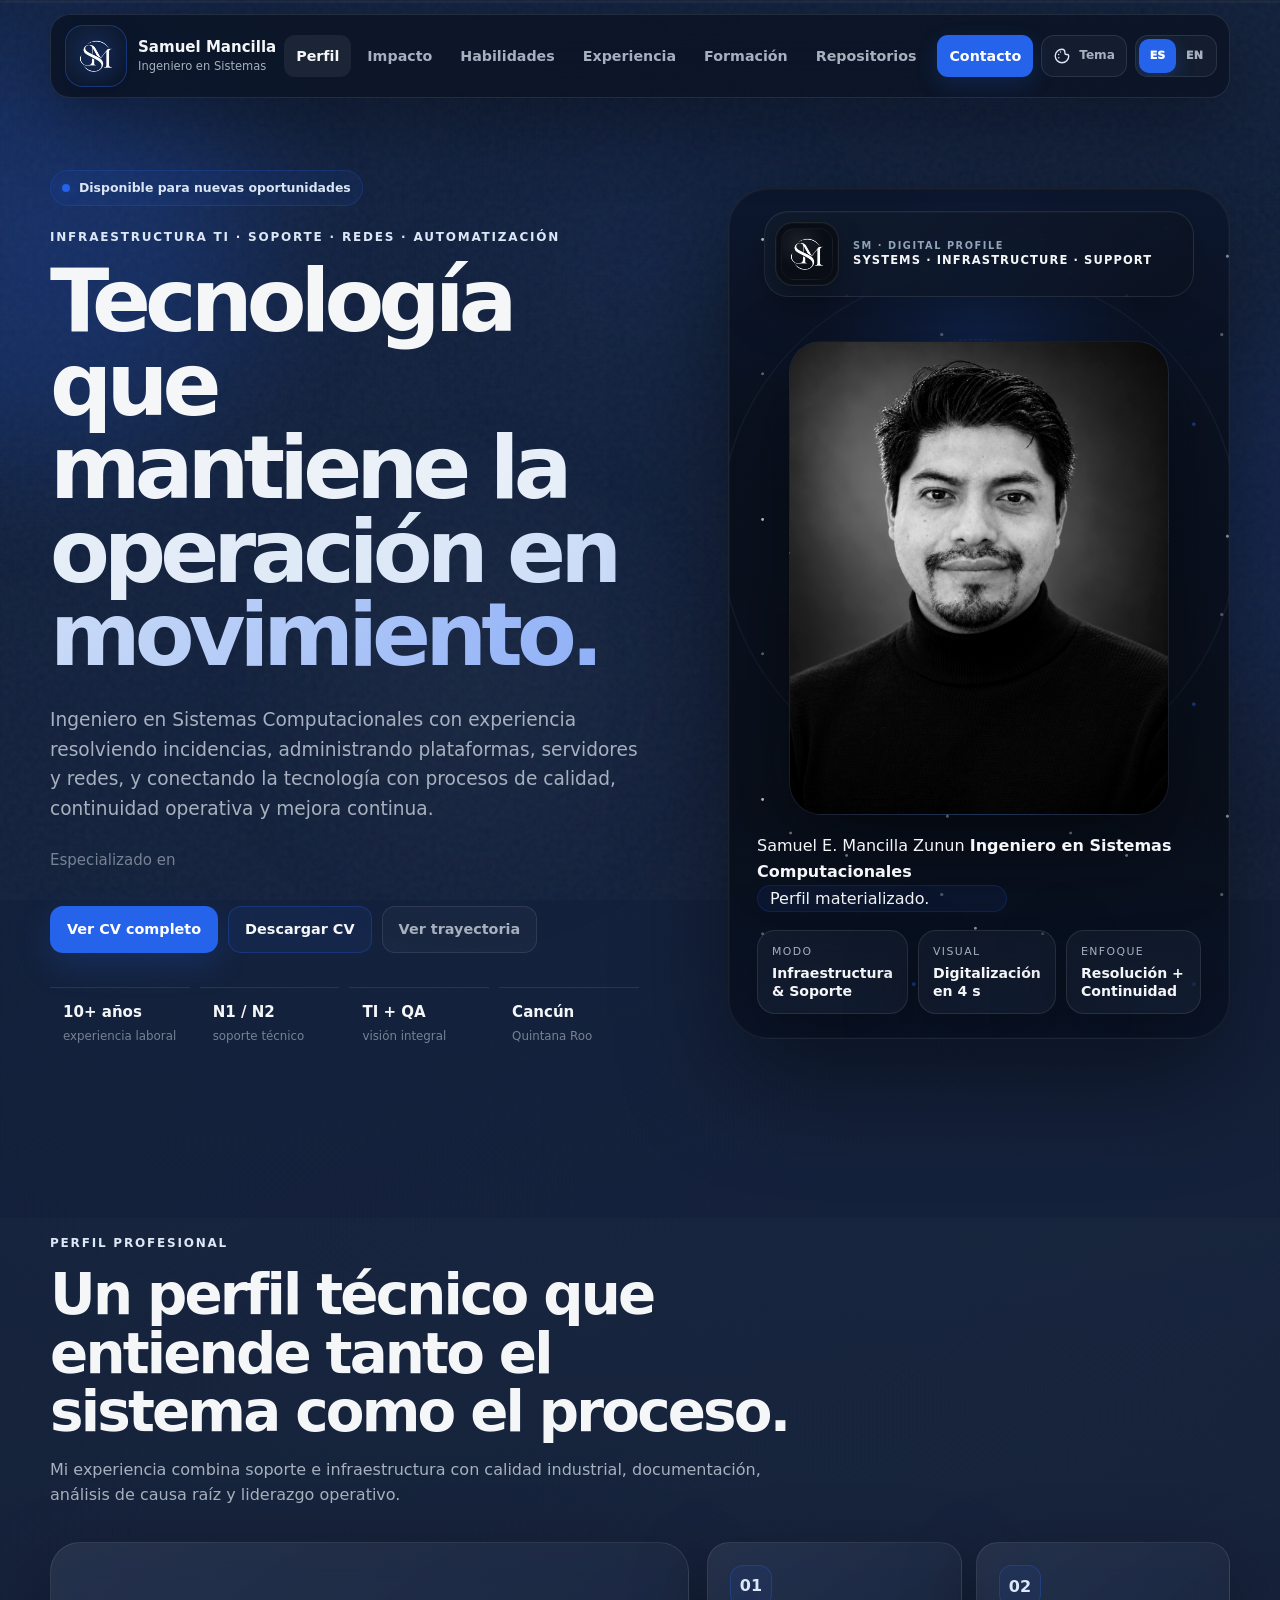
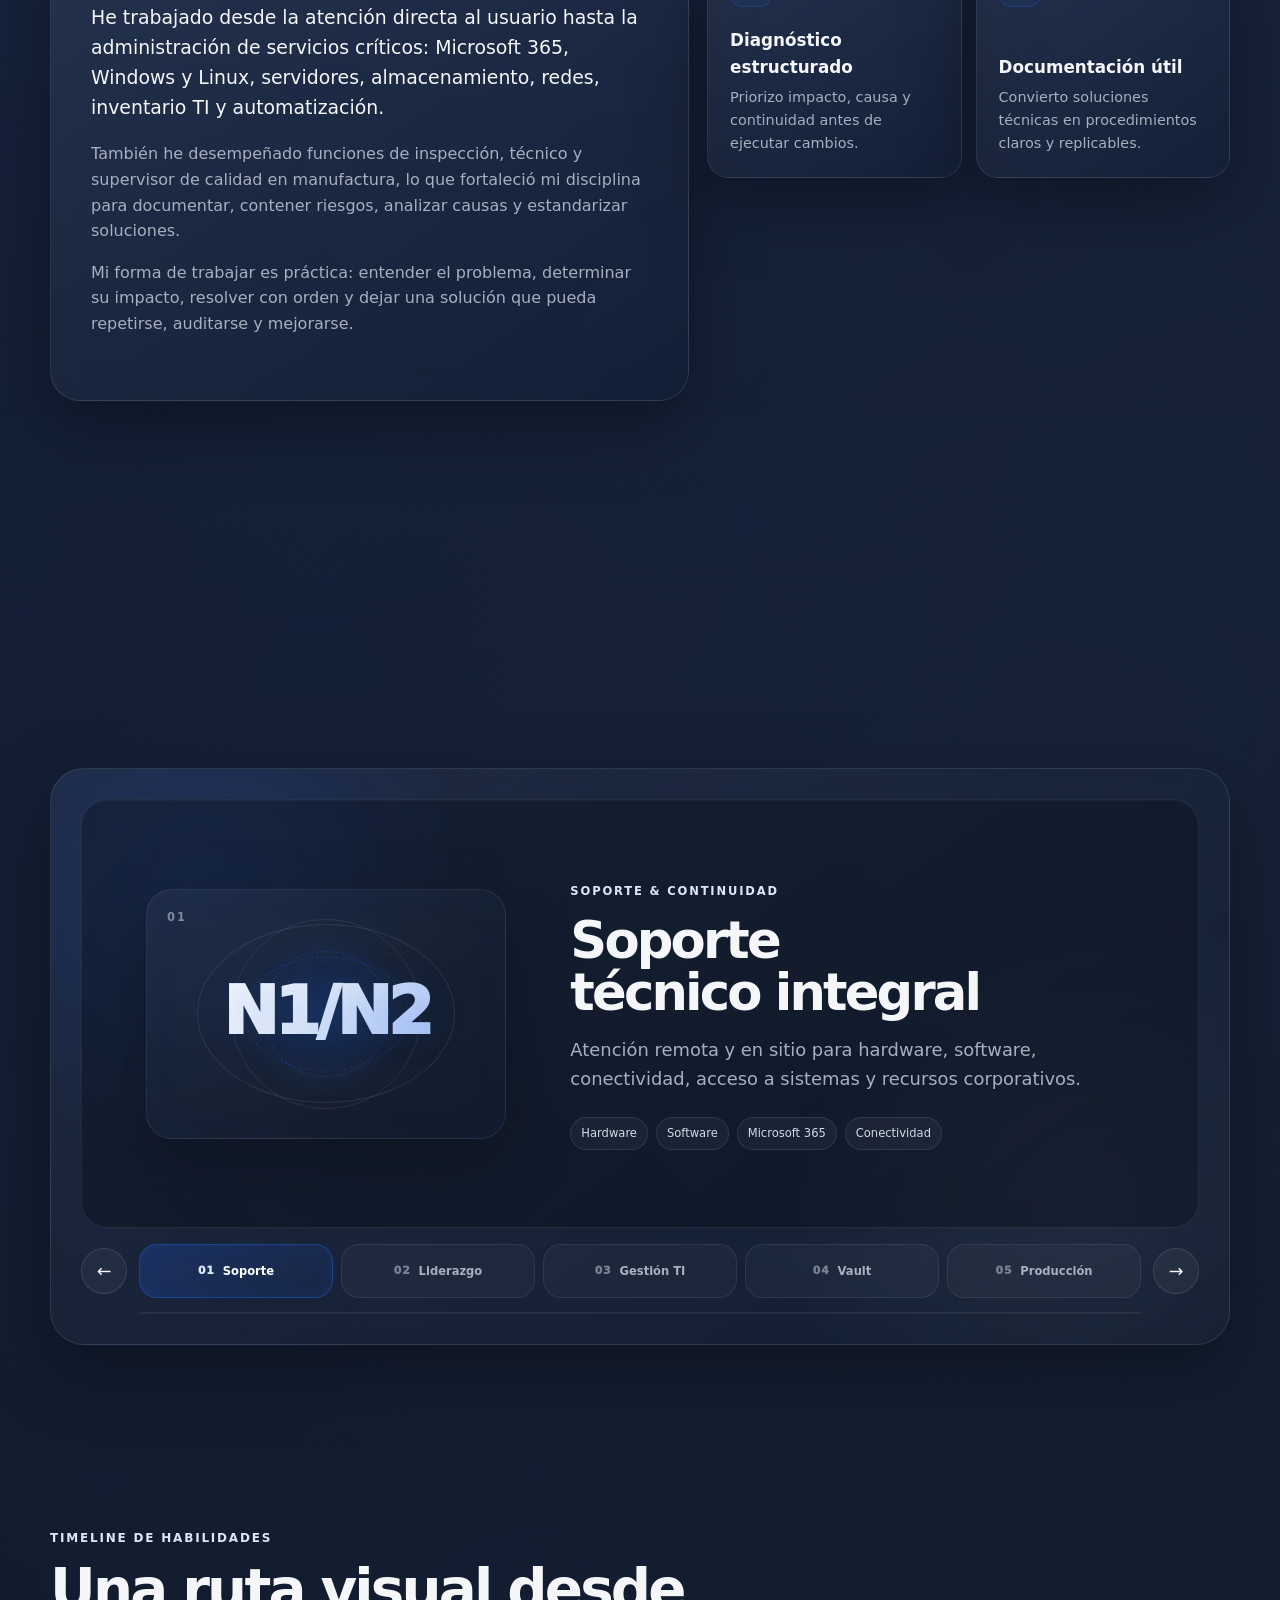
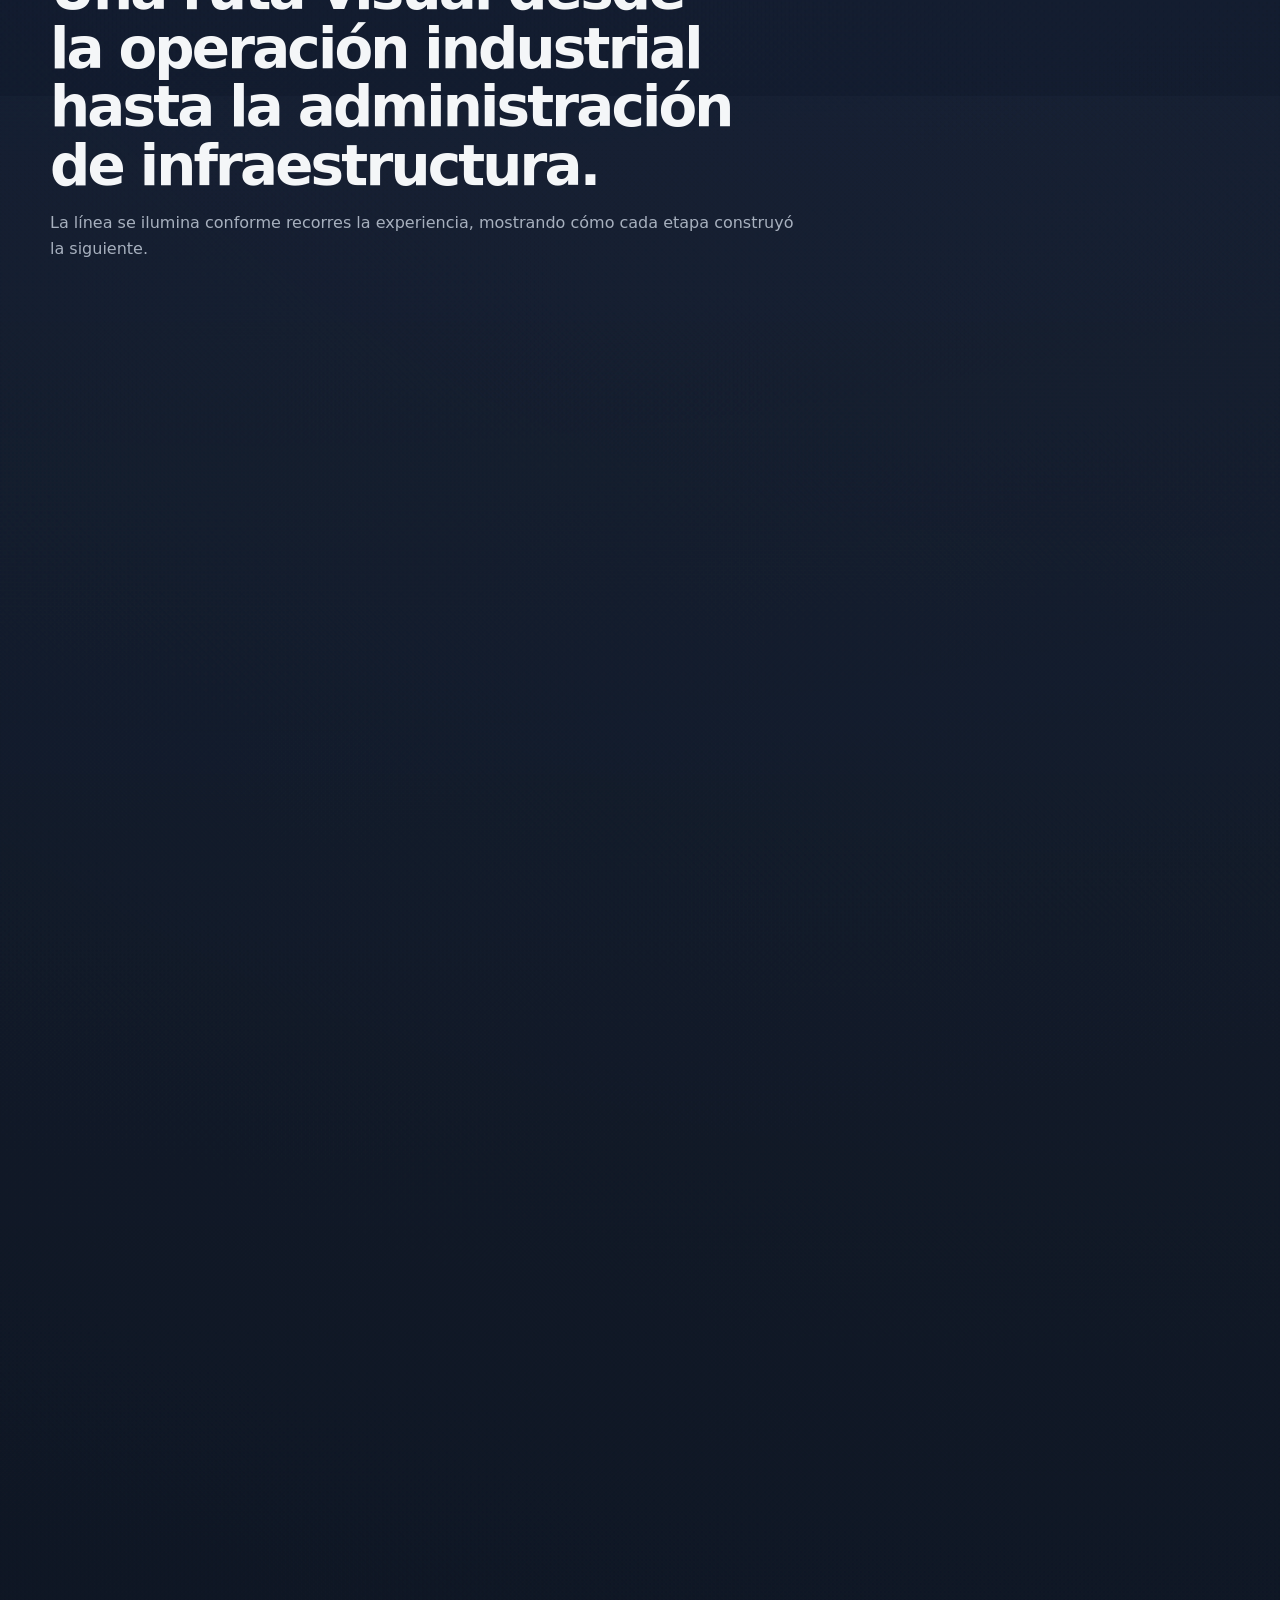
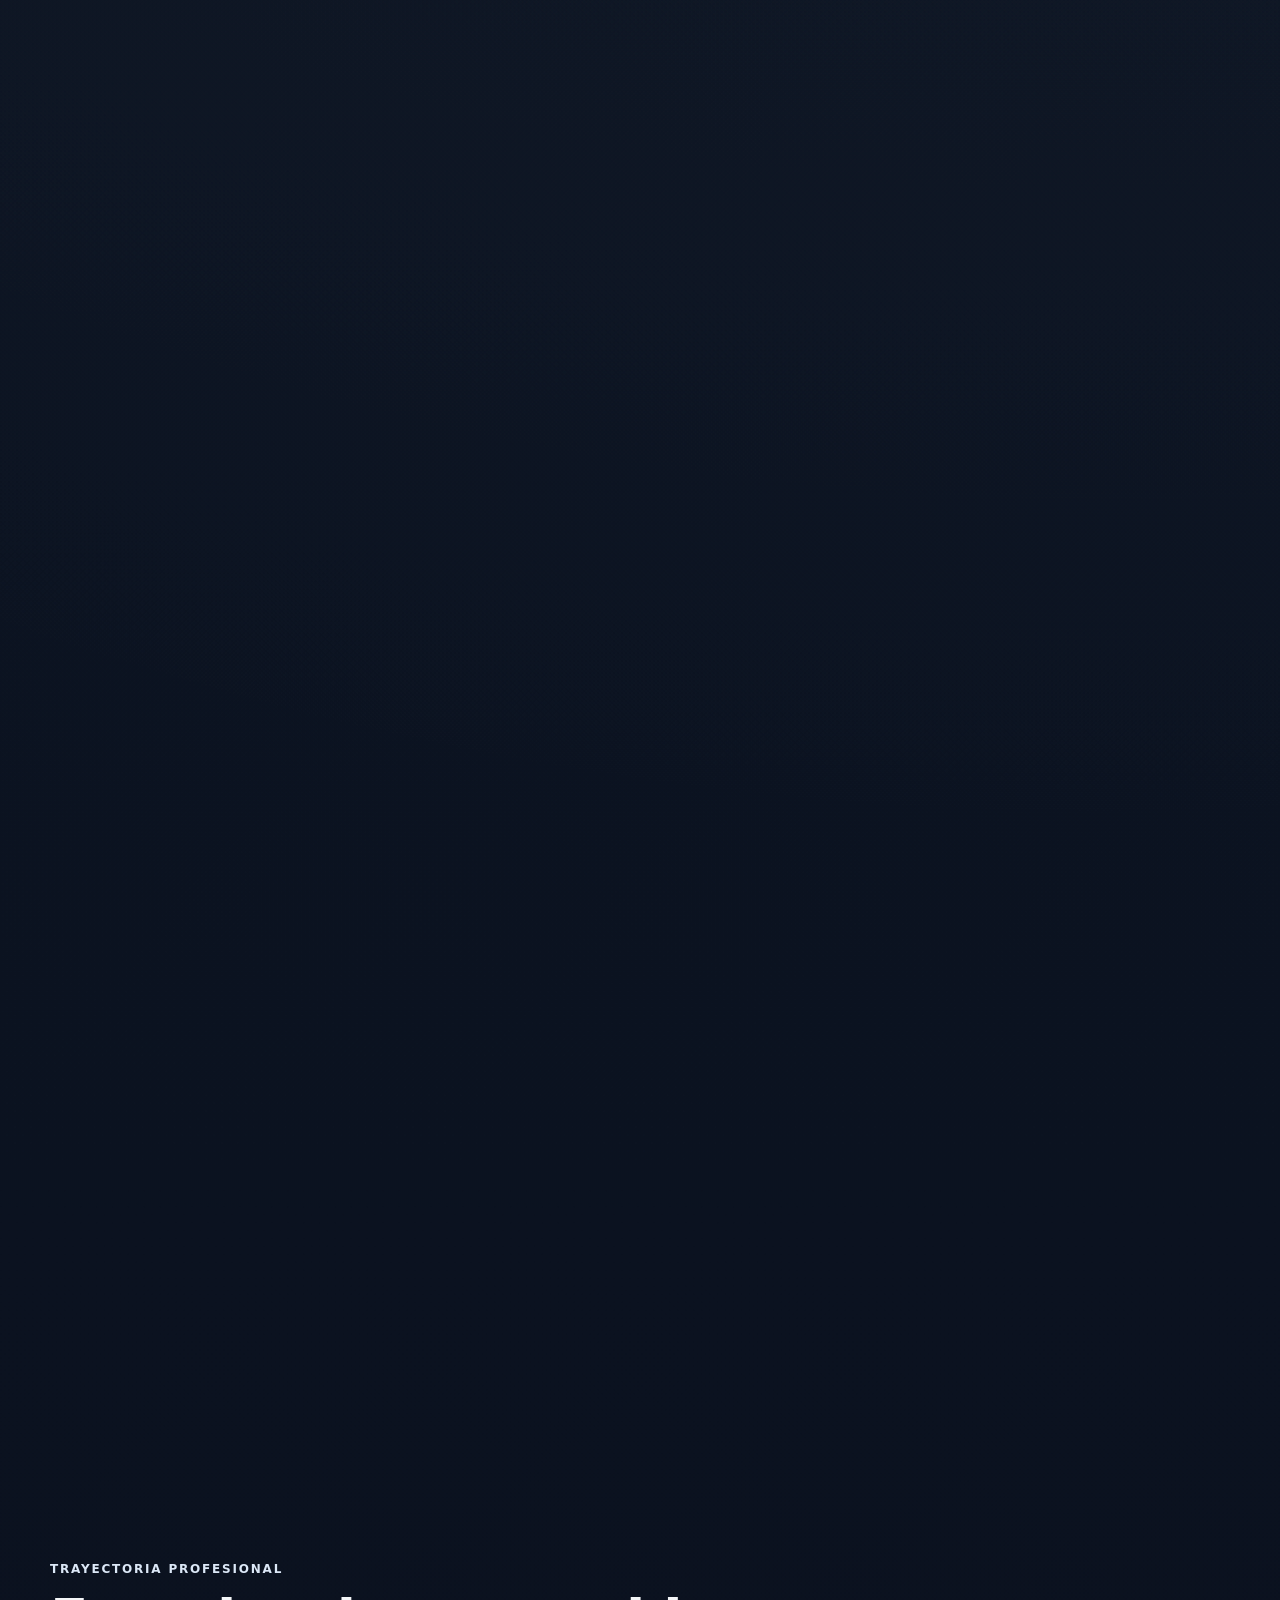
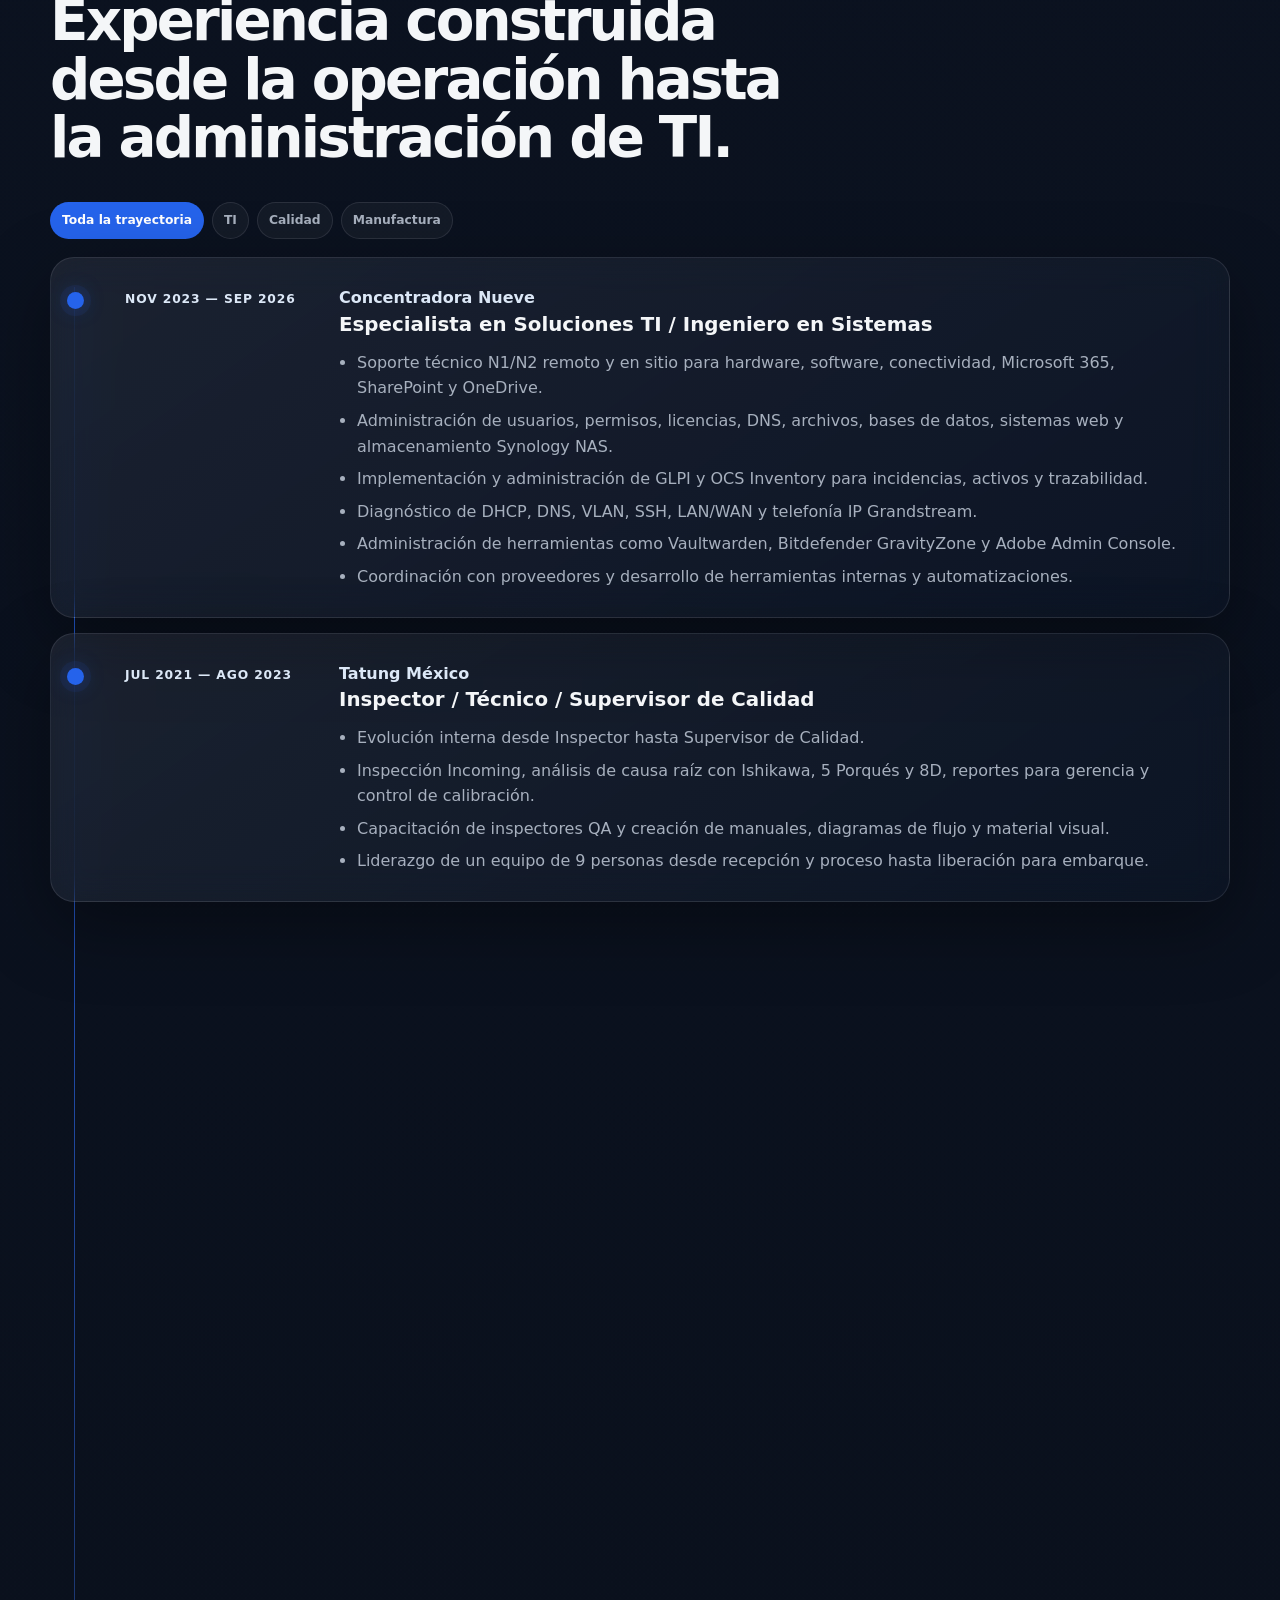
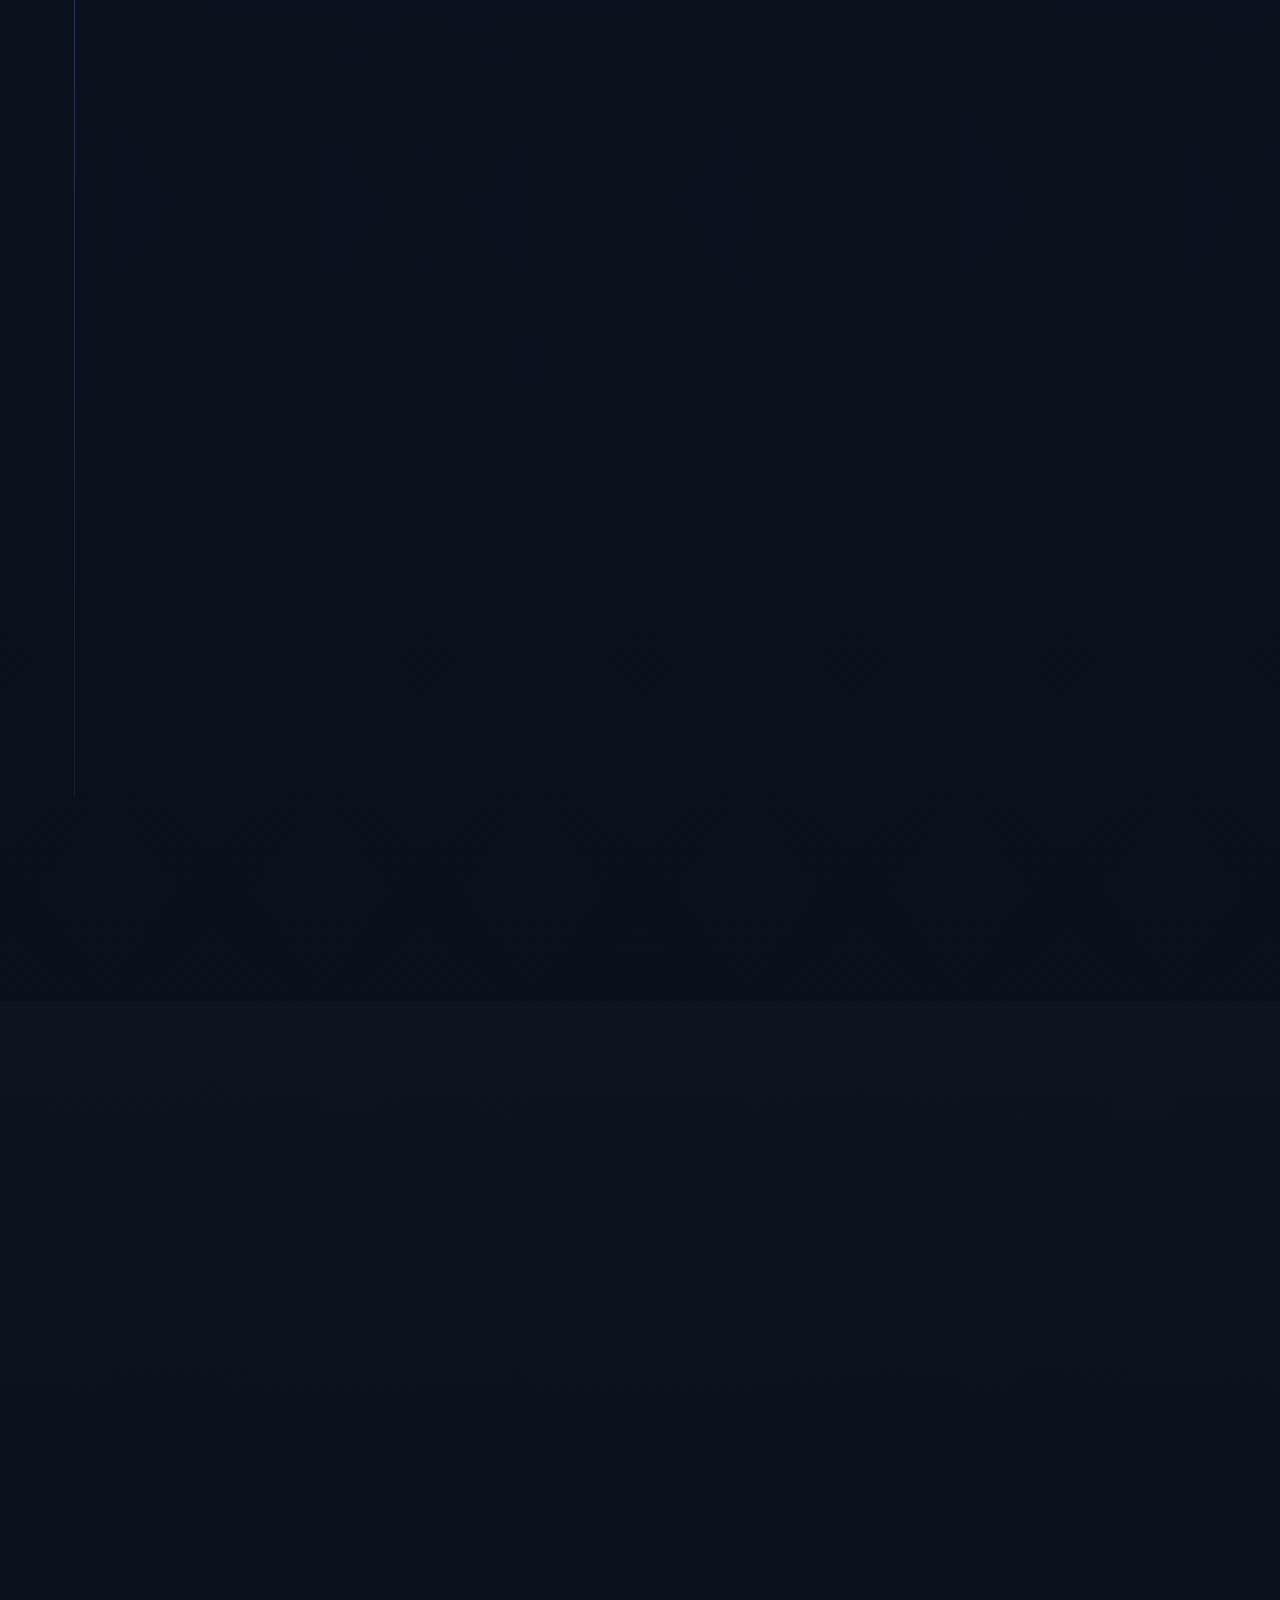
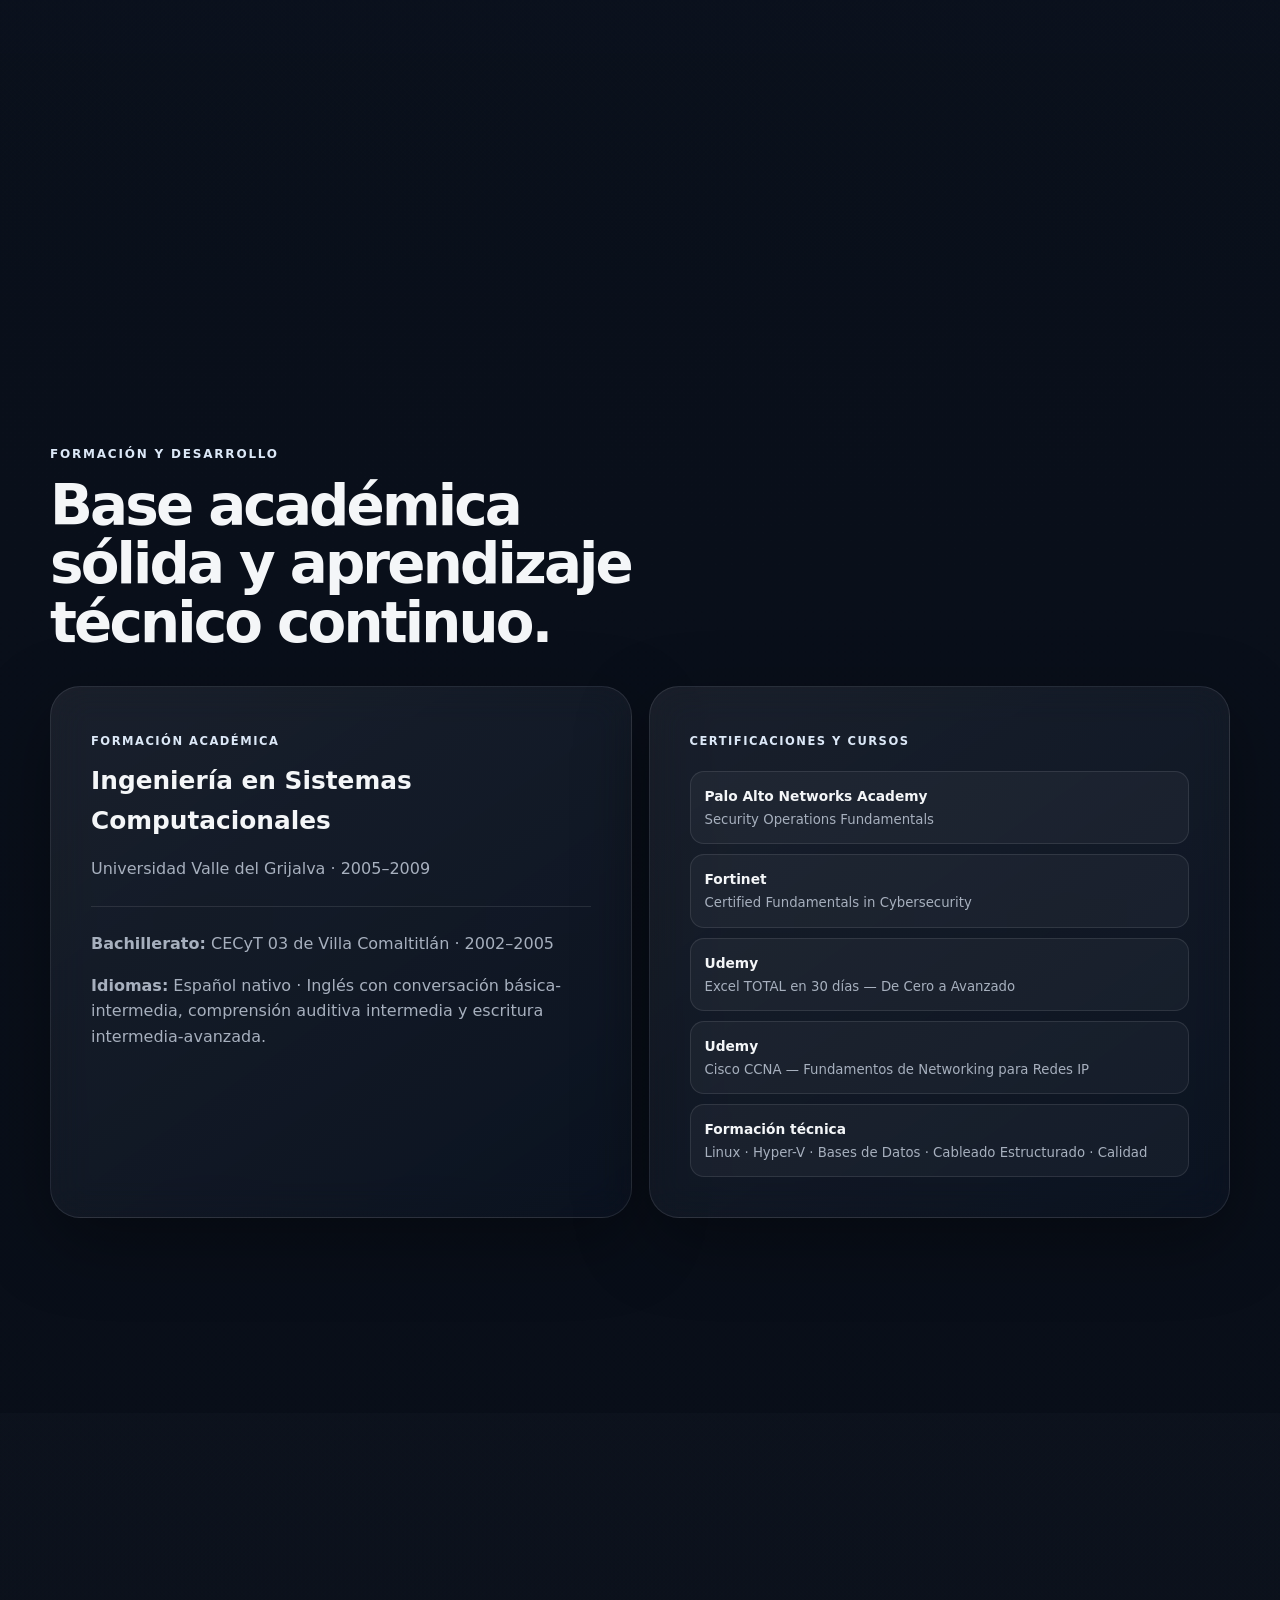
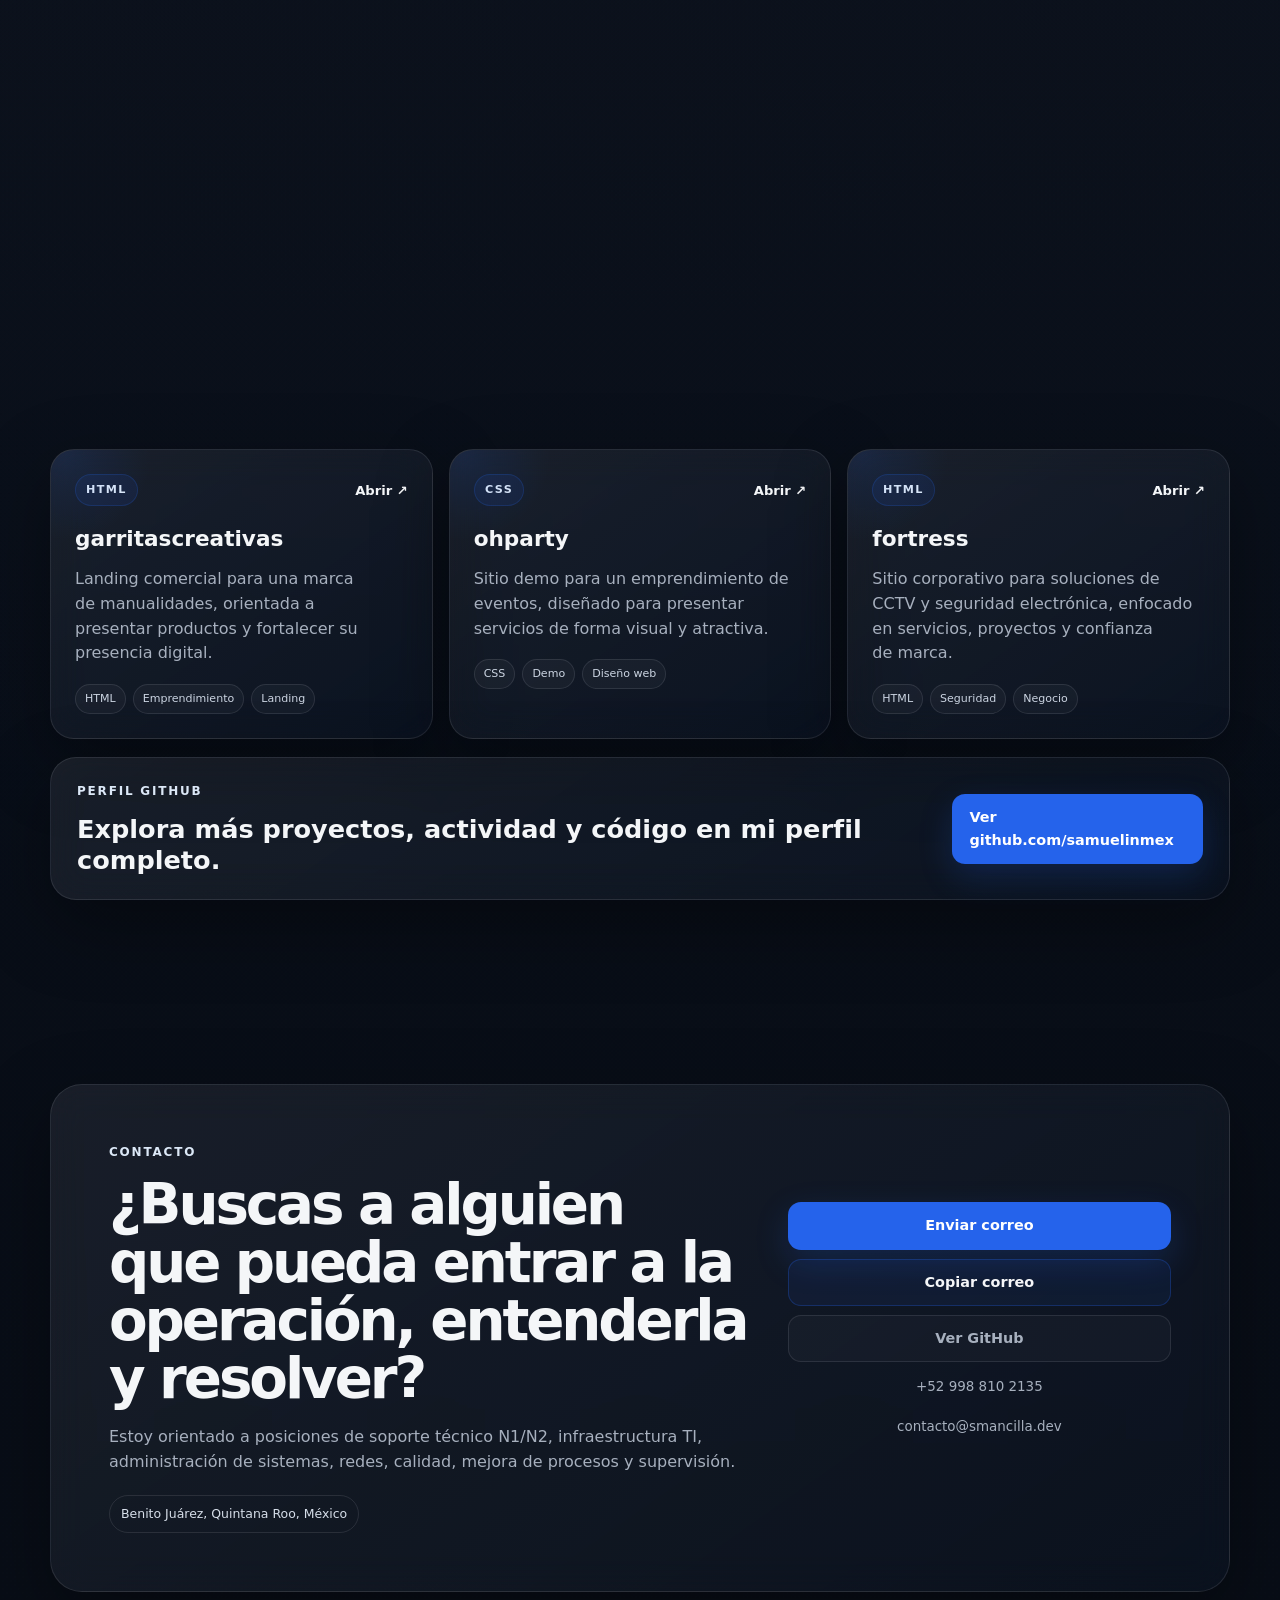
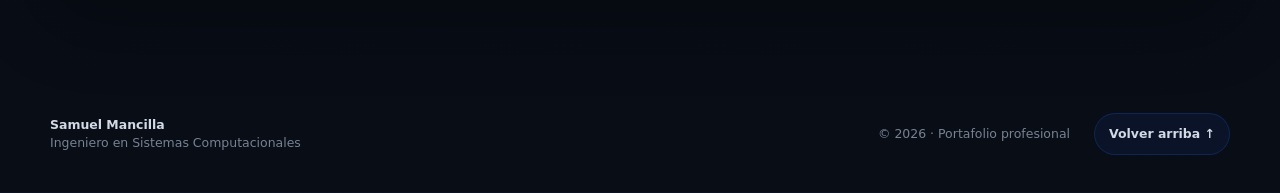
==== index.html @ 4b88c9e1 "Initial professional portfolio" ====
<!doctype html>
<html lang="es">
<head>
  <meta charset="utf-8">
  <meta name="viewport" content="width=device-width, initial-scale=1">
  <meta name="description" content="Portafolio profesional de Samuel Eustorgio Mancilla Zunun, Ingeniero en Sistemas Computacionales con experiencia en infraestructura TI, soporte N1/N2, Microsoft 365, Linux, redes, automatización, calidad y operaciones.">
  <meta name="theme-color" content="#0B1220">
  <meta name="color-scheme" content="dark">
  <meta property="og:title" content="Samuel Mancilla | Ingeniero en Sistemas Computacionales">
  <meta property="og:description" content="Infraestructura TI, soporte N1/N2, Microsoft 365, Linux, redes, automatización y mejora continua.">
  <meta property="og:type" content="website">
  <meta name="twitter:card" content="summary">
  <title>Samuel Mancilla | Ingeniero en Sistemas Computacionales</title>
  <link rel="icon" href="assets/favicon-64.png" type="image/png" sizes="64x64">
  <link rel="apple-touch-icon" href="assets/apple-touch-icon.png" sizes="180x180">
  <link rel="manifest" href="site.webmanifest">
  <link rel="preload" as="image" href="assets/samuel-mancilla-portrait.webp" type="image/webp">
  <link rel="stylesheet" href="styles.css">
  <script type="application/ld+json">
  {
    "@context": "https://schema.org",
    "@type": "Person",
    "name": "Samuel Eustorgio Mancilla Zunun",
    "jobTitle": "Ingeniero en Sistemas Computacionales",
    "email": "mailto:contacto@smancilla.dev",
    "telephone": "+52 998 810 2135",
    "address": {
      "@type": "PostalAddress",
      "addressLocality": "Benito Juárez",
      "addressRegion": "Quintana Roo",
      "addressCountry": "MX"
    },
    "sameAs": ["https://github.com/samuelinmex"]
  }
  </script>
</head>
<body>
  <a class="skip-link" href="#contenido">Saltar al contenido</a>
  <div class="scroll-progress" aria-hidden="true"><span id="scrollProgress"></span></div>
  <div class="ambient ambient-a" aria-hidden="true"></div>
  <div class="ambient ambient-b" aria-hidden="true"></div>
  <div class="ambient ambient-c" aria-hidden="true"></div>
  <div class="pointer-glow" aria-hidden="true"></div>
  <div class="noise" aria-hidden="true"></div>
  <div class="theme-transition-overlay" id="themeTransitionOverlay" aria-hidden="true"></div>

  <header class="site-header" id="inicio">
    <nav class="nav shell glass" aria-label="Navegación principal">
      <a class="brand" href="#inicio" aria-label="Ir al inicio">
        <span class="brand-mark brand-mark-logo">
          <img src="assets/samuel-mancilla-logo-white.png" alt="Logotipo SM Samuel Mancilla" width="84" height="84">
        </span>
        <span class="brand-copy">
          <strong>Samuel Mancilla</strong>
          <small>Ingeniero en Sistemas</small>
        </span>
      </a>

      <div class="nav-utilities" aria-label="Preferencias del sitio">
        <div class="theme-switcher" id="themeSwitcher">
          <button class="utility-button theme-trigger" type="button" id="themeTrigger" aria-expanded="false" aria-controls="themeMenu" aria-label="Elegir tema">
            <span class="theme-icon" aria-hidden="true">
              <svg viewBox="0 0 24 24" fill="none" stroke="currentColor" stroke-width="1.8"><path d="M12 3a9 9 0 1 0 9 9c0-1.1-.9-2-2-2h-1.2a2 2 0 0 1-2-2V6.8c0-2.1-1.7-3.8-3.8-3.8Z"/><circle cx="7.5" cy="10" r="1" fill="currentColor" stroke="none"/><circle cx="10" cy="6.8" r="1" fill="currentColor" stroke="none"/><circle cx="7.7" cy="14.3" r="1" fill="currentColor" stroke="none"/></svg>
            </span>
            <span class="utility-label" id="themeTriggerLabel">Tema</span>
          </button>
          <div class="theme-menu glass" id="themeMenu" role="menu" aria-hidden="true">
            <div class="theme-menu-head">
              <span>APARIENCIA</span>
              <strong>Selecciona un tema</strong>
            </div>
            <button class="theme-option is-active" type="button" role="menuitemradio" aria-checked="true" data-theme-option="cobalt">
              <span class="theme-preview theme-preview-cobalt"><i></i><i></i><i></i></span>
              <span><strong>Cobalto</strong><small>Oscuro corporativo</small></span>
              <b aria-hidden="true">✓</b>
            </button>
            <button class="theme-option" type="button" role="menuitemradio" aria-checked="false" data-theme-option="graphite">
              <span class="theme-preview theme-preview-graphite"><i></i><i></i><i></i></span>
              <span><strong>Grafito</strong><small>Neutral tecnológico</small></span>
              <b aria-hidden="true">✓</b>
            </button>
            <button class="theme-option" type="button" role="menuitemradio" aria-checked="false" data-theme-option="paper">
              <span class="theme-preview theme-preview-paper"><i></i><i></i><i></i></span>
              <span><strong>Papel</strong><small>Claro profesional</small></span>
              <b aria-hidden="true">✓</b>
            </button>
          </div>
        </div>

        <div class="language-switcher" id="languageSwitcher" role="group" aria-label="Idioma">
          <span class="language-slider" aria-hidden="true"></span>
          <button class="language-option is-active" type="button" data-lang="es" aria-pressed="true">ES</button>
          <button class="language-option" type="button" data-lang="en" aria-pressed="false">EN</button>
        </div>
      </div>

      <button class="nav-toggle" type="button" aria-expanded="false" aria-controls="navMenu" aria-label="Abrir menú">
        <span></span><span></span><span></span>
      </button>

      <div class="nav-menu" id="navMenu">
        <a href="#perfil">Perfil</a>
        <a href="#impacto">Impacto</a>
        <a href="#habilidades">Habilidades</a>
        <a href="#experiencia">Experiencia</a>
        <a href="#formacion">Formación</a>
        <a href="#repositorios">Repositorios</a>
        <a class="nav-cta" href="#contacto">Contacto</a>
      </div>
    </nav>
  </header>

  <main id="contenido">
    <section class="hero shell" aria-labelledby="heroTitle">
      <div class="hero-copy reveal">
        <div class="availability-pill"><span></span> Disponible para nuevas oportunidades</div>
        <p class="eyebrow">INFRAESTRUCTURA TI · SOPORTE · REDES · AUTOMATIZACIÓN</p>
        <h1 id="heroTitle">Tecnología que <span class="gradient-text">mantiene la operación en movimiento.</span></h1>
        <p class="hero-lead">Ingeniero en Sistemas Computacionales con experiencia resolviendo incidencias, administrando plataformas, servidores y redes, y conectando la tecnología con procesos de calidad, continuidad operativa y mejora continua.</p>

        <div class="role-line" aria-label="Áreas de experiencia">
          <span class="role-prefix">Especializado en</span>
          <span class="role-rotator" id="roleRotator">Infraestructura TI</span>
        </div>

        <div class="hero-actions">
          <a class="button primary" href="assets/Samuel_Mancilla_CV.pdf" target="_blank" rel="noopener">Ver CV completo</a>
          <a class="button secondary" href="assets/Samuel_Mancilla_CV.pdf" download>Descargar CV</a>
          <a class="button ghost" href="#experiencia">Ver trayectoria</a>
        </div>

        <div class="quick-facts" aria-label="Resumen profesional">
          <div><strong>10+ años</strong><span>experiencia laboral</span></div>
          <div><strong>N1 / N2</strong><span>soporte técnico</span></div>
          <div><strong>TI + QA</strong><span>visión integral</span></div>
          <div><strong>Cancún</strong><span>Quintana Roo</span></div>
        </div>
      </div>

      <div class="hero-visual reveal">
        <div class="universe-stage glass">
          <div class="cosmos-layer stars-a" aria-hidden="true"></div>
          <div class="cosmos-layer stars-b" aria-hidden="true"></div>
          <div class="orbit orbit-a" aria-hidden="true"></div>
          <div class="orbit orbit-b" aria-hidden="true"></div>
          <div class="hero-stage-brand glass" aria-hidden="true">
            <div class="hero-logo-badge">
              <img src="assets/samuel-mancilla-logo-white.png" alt="" width="320" height="277">
            </div>
            <div class="hero-stage-brand-copy">
              <span>SM · DIGITAL PROFILE</span>
              <strong>SYSTEMS · INFRASTRUCTURE · SUPPORT</strong>
            </div>
          </div>
          <div class="hero-chip hero-chip-a glass" aria-hidden="true"><span>Service Desk</span><strong>N1 / N2</strong></div>
          <div class="hero-chip hero-chip-b glass" aria-hidden="true"><span>Gestión TI</span><strong>M365 · Linux · AD</strong></div>
          <div class="hero-chip hero-chip-c glass" aria-hidden="true"><span>Operación</span><strong>Continuidad + Calidad</strong></div>

          <div class="portrait-lab" id="portraitLab">
            <div class="portrait-core-glow" aria-hidden="true"></div>
            <img
              class="portrait-final-image"
              id="portraitFinalImage"
              src="assets/samuel-mancilla-portrait.png"
              alt="Retrato profesional en blanco y negro de Samuel Mancilla"
              width="1229"
              height="1536"
              fetchpriority="high"
              decoding="async"
            >
            <canvas id="portraitCanvas" class="portrait-canvas" aria-hidden="true"></canvas>
            <div class="portrait-scanlines" aria-hidden="true"></div>
          </div>

          <div class="portrait-caption epic-caption">
            <div>
              <span>Samuel E. Mancilla Zunun</span>
              <strong>Ingeniero en Sistemas Computacionales</strong>
            </div>
            <div class="status-chip hero-status-chip"><i></i><span id="heroDecodeStatus">Inicializando render estelar...</span></div>
          </div>

          <div class="hero-meta-grid" aria-hidden="true">
            <div class="hero-meta-card glass"><span>Modo</span><strong>Infraestructura & Soporte</strong></div>
            <div class="hero-meta-card glass"><span>Visual</span><strong>Digitalización en 4 s</strong></div>
            <div class="hero-meta-card glass"><span>Enfoque</span><strong>Resolución + Continuidad</strong></div>
          </div>
        </div>
      </div>
    </section>

    <section class="section shell" id="perfil">
      <div class="section-heading reveal">
        <p class="eyebrow">PERFIL PROFESIONAL</p>
        <h2>Un perfil técnico que entiende tanto el sistema como el proceso.</h2>
        <p>Mi experiencia combina soporte e infraestructura con calidad industrial, documentación, análisis de causa raíz y liderazgo operativo.</p>
      </div>

      <div class="about-grid">
        <article class="glass panel narrative reveal">
          <p class="lead">He trabajado desde la atención directa al usuario hasta la administración de servicios críticos: Microsoft 365, Windows y Linux, servidores, almacenamiento, redes, inventario TI y automatización.</p>
          <p>También he desempeñado funciones de inspección, técnico y supervisor de calidad en manufactura, lo que fortaleció mi disciplina para documentar, contener riesgos, analizar causas y estandarizar soluciones.</p>
          <p>Mi forma de trabajar es práctica: entender el problema, determinar su impacto, resolver con orden y dejar una solución que pueda repetirse, auditarse y mejorarse.</p>
        </article>

        <div class="value-grid">
          <article class="glass value-card reveal">
            <span class="value-number">01</span>
            <div><h3>Diagnóstico estructurado</h3><p>Priorizo impacto, causa y continuidad antes de ejecutar cambios.</p></div>
          </article>
          <article class="glass value-card reveal">
            <span class="value-number">02</span>
            <div><h3>Documentación útil</h3><p>Convierto soluciones técnicas en procedimientos claros y replicables.</p></div>
          </article>
          <article class="glass value-card reveal">
            <span class="value-number">03</span>
            <div><h3>Enfoque operativo</h3><p>La tecnología debe ayudar a que usuarios y procesos sigan funcionando.</p></div>
          </article>
          <article class="glass value-card reveal">
            <span class="value-number">04</span>
            <div><h3>Mejora continua</h3><p>Busco simplificar tareas, reducir fricción y prevenir recurrencias.</p></div>
          </article>
        </div>
      </div>
    </section>

    <section class="section shell" id="impacto">
      <div class="section-heading reveal">
        <p class="eyebrow">IMPACTO PROFESIONAL</p>
        <h2>Hechos concretos que resumen cómo aporto valor.</h2>
      </div>

      <div class="impact-carousel glass reveal" id="impactCarousel" aria-roledescription="carrusel" aria-label="Impacto profesional">
        <div class="impact-stage" aria-live="polite">
          <article class="impact-slide is-active" data-impact-slide="0" aria-hidden="false">
            <div class="impact-visual" aria-hidden="true">
              <span class="impact-index">01</span>
              <strong class="impact-metric impact-metric-support">N1/N2</strong>
              <div class="impact-orbit impact-orbit-a"></div>
              <div class="impact-orbit impact-orbit-b"></div>
            </div>
            <div class="impact-copy">
              <span class="impact-kicker">SOPORTE & CONTINUIDAD</span>
              <h3>Soporte técnico integral</h3>
              <p>Atención remota y en sitio para hardware, software, conectividad, acceso a sistemas y recursos corporativos.</p>
              <div class="impact-tags"><span>Hardware</span><span>Software</span><span>Microsoft 365</span><span>Conectividad</span></div>
            </div>
          </article>

          <article class="impact-slide" data-impact-slide="1" aria-hidden="true">
            <div class="impact-visual" aria-hidden="true">
              <span class="impact-index">02</span>
              <strong class="impact-metric">9</strong>
              <div class="impact-orbit impact-orbit-a"></div>
              <div class="impact-orbit impact-orbit-b"></div>
            </div>
            <div class="impact-copy">
              <span class="impact-kicker">LIDERAZGO QA</span>
              <h3>Personas lideradas</h3>
              <p>Supervisión de un equipo de calidad controlando Incoming, proceso y liberación para embarque.</p>
              <div class="impact-tags"><span>Supervisión</span><span>Incoming</span><span>QA</span><span>Embarques</span></div>
            </div>
          </article>

          <article class="impact-slide" data-impact-slide="2" aria-hidden="true">
            <div class="impact-visual" aria-hidden="true">
              <span class="impact-index">03</span>
              <strong class="impact-metric impact-metric-wide">GLPI<br>+ OCS</strong>
              <div class="impact-orbit impact-orbit-a"></div>
              <div class="impact-orbit impact-orbit-b"></div>
            </div>
            <div class="impact-copy">
              <span class="impact-kicker">GESTIÓN CENTRALIZADA</span>
              <h3>Incidencias, activos e inventario</h3>
              <p>Implementación para centralizar incidencias, activos TI, inventario y trazabilidad de equipos.</p>
              <div class="impact-tags"><span>GLPI</span><span>OCS Inventory</span><span>Activos TI</span><span>Trazabilidad</span></div>
            </div>
          </article>

          <article class="impact-slide" data-impact-slide="3" aria-hidden="true">
            <div class="impact-visual" aria-hidden="true">
              <span class="impact-index">04</span>
              <strong class="impact-metric impact-metric-vault">Vault</strong>
              <div class="impact-orbit impact-orbit-a"></div>
              <div class="impact-orbit impact-orbit-b"></div>
            </div>
            <div class="impact-copy">
              <span class="impact-kicker">SEGURIDAD OPERATIVA</span>
              <h3>Baúl de contraseñas empresarial</h3>
              <p>Implementación de Vaultwarden para centralizar credenciales corporativas, mejorar el acceso seguro y fortalecer la administración de contraseñas del equipo.</p>
              <div class="impact-tags"><span>Vaultwarden</span><span>Credenciales</span><span>Acceso seguro</span><span>Administración</span></div>
            </div>
          </article>

          <article class="impact-slide" data-impact-slide="4" aria-hidden="true">
            <div class="impact-visual" aria-hidden="true">
              <span class="impact-index">05</span>
              <strong class="impact-metric impact-metric-duration"><span class="impact-duration-number">6</span><span class="impact-duration-label">MESES</span></strong>
              <div class="impact-orbit impact-orbit-a"></div>
              <div class="impact-orbit impact-orbit-b"></div>
            </div>
            <div class="impact-copy">
              <span class="impact-kicker">MEJORA OPERATIVA</span>
              <h3>Primer lugar de producción</h3>
              <p>Participación en una estación cuello de botella cuyo turno mantuvo el primer lugar en objetivos diarios durante seis meses.</p>
              <div class="impact-tags"><span>Producción</span><span>Continuidad</span><span>Objetivos</span><span>Eficiencia</span></div>
            </div>
          </article>
        </div>

        <div class="impact-controls">
          <button class="impact-arrow" type="button" data-impact-prev aria-label="Impacto anterior">←</button>
          <div class="impact-pagination" role="tablist" aria-label="Seleccionar impacto">
            <button class="impact-dot is-active" type="button" data-impact-go="0" role="tab" aria-selected="true"><span>01</span><small>Soporte</small></button>
            <button class="impact-dot" type="button" data-impact-go="1" role="tab" aria-selected="false"><span>02</span><small>Liderazgo</small></button>
            <button class="impact-dot" type="button" data-impact-go="2" role="tab" aria-selected="false"><span>03</span><small>Gestión TI</small></button>
            <button class="impact-dot" type="button" data-impact-go="3" role="tab" aria-selected="false"><span>04</span><small>Vault</small></button>
            <button class="impact-dot" type="button" data-impact-go="4" role="tab" aria-selected="false"><span>05</span><small>Producción</small></button>
          </div>
          <button class="impact-arrow" type="button" data-impact-next aria-label="Siguiente impacto">→</button>
        </div>

        <div class="impact-progress" aria-hidden="true"><span id="impactProgress"></span></div>
      </div>
    </section>

    <section class="section shell" id="habilidades">
      <div class="section-heading reveal">
        <p class="eyebrow">TIMELINE DE HABILIDADES</p>
        <h2>Una ruta visual desde la operación industrial hasta la administración de infraestructura.</h2>
        <p>La línea se ilumina conforme recorres la experiencia, mostrando cómo cada etapa construyó la siguiente.</p>
      </div>

      <div class="skills-roadmap glass reveal" id="skillsRoadmap">
        <div class="timeline-console glass" id="timelineConsole">
          <div class="timeline-console-copy" aria-live="polite">
            <span class="timeline-console-kicker" id="timelineStageLabel">ETAPA ACTIVA</span>
            <strong id="timelineActiveTitle">Manufactura &amp; Producción</strong>
            <small id="timelineActiveMeta">01 · Base operativa</small>
          </div>
          <div class="timeline-console-controls">
            <button class="timeline-arrow" type="button" data-timeline-prev aria-label="Etapa anterior">←</button>
            <div class="timeline-index" role="tablist" aria-label="Navegar por etapas">
              <button class="timeline-index-btn is-active" type="button" role="tab" aria-selected="true" data-timeline-go="0">01</button>
              <button class="timeline-index-btn" type="button" role="tab" aria-selected="false" data-timeline-go="1">02</button>
              <button class="timeline-index-btn" type="button" role="tab" aria-selected="false" data-timeline-go="2">03</button>
              <button class="timeline-index-btn" type="button" role="tab" aria-selected="false" data-timeline-go="3">04</button>
              <button class="timeline-index-btn" type="button" role="tab" aria-selected="false" data-timeline-go="4">05</button>
              <button class="timeline-index-btn" type="button" role="tab" aria-selected="false" data-timeline-go="5">06</button>
              <button class="timeline-index-btn" type="button" role="tab" aria-selected="false" data-timeline-go="6">07</button>
              <button class="timeline-index-btn" type="button" role="tab" aria-selected="false" data-timeline-go="7">08</button>
            </div>
            <button class="timeline-arrow" type="button" data-timeline-next aria-label="Etapa siguiente">→</button>
          </div>
          <div class="timeline-console-progress" aria-hidden="true"><span id="timelineConsoleProgress"></span></div>
        </div>

        <div class="road-track" aria-hidden="true"><span id="roadProgress"></span></div>

        <article class="skill-node left" data-timeline-index="0" tabindex="0">
          <div class="node-dot">01</div>
          <div class="node-card">
            <span class="node-kicker">Base operativa</span>
            <h3>Manufactura & Producción</h3>
            <p>SMT, ensamble, soldadura, fibra óptica, arneses automotrices, control de materiales, embarques y continuidad de línea.</p>
            <div class="chips"><span>SMT</span><span>Fibra óptica</span><span>Producción</span><span>Materiales</span></div>
          </div>
        </article>

        <article class="skill-node right" data-timeline-index="1" tabindex="0">
          <div class="node-dot">02</div>
          <div class="node-card">
            <span class="node-kicker">Control & precisión</span>
            <h3>Calidad & Metrología</h3>
            <p>Incoming, inspección de proceso/final, Ishikawa, 5 Porqués, 8D, segregación de material y verificación de calibración.</p>
            <div class="chips"><span>8D</span><span>Ishikawa</span><span>5 Porqués</span><span>QA</span></div>
          </div>
        </article>

        <article class="skill-node left" data-timeline-index="2" tabindex="0">
          <div class="node-dot">03</div>
          <div class="node-card">
            <span class="node-kicker">Atención & resolución</span>
            <h3>Soporte & Service Desk</h3>
            <p>Soporte N1/N2, helpdesk, diagnóstico de hardware/software, mantenimiento preventivo/correctivo y atención remota/en sitio.</p>
            <div class="chips"><span>N1/N2</span><span>GLPI</span><span>Helpdesk</span><span>Usuarios</span></div>
          </div>
        </article>

        <article class="skill-node right" data-timeline-index="3" tabindex="0">
          <div class="node-dot">04</div>
          <div class="node-card">
            <span class="node-kicker">Conectividad</span>
            <h3>Redes & Comunicaciones</h3>
            <p>DHCP, DNS, VLAN, SSH, firewall, switching, LAN/WAN, cableado estructurado y telefonía IP.</p>
            <div class="chips"><span>VLAN</span><span>DNS</span><span>LAN/WAN</span><span>VoIP</span></div>
          </div>
        </article>

        <article class="skill-node left" data-timeline-index="4" tabindex="0">
          <div class="node-dot">05</div>
          <div class="node-card">
            <span class="node-kicker">Administración</span>
            <h3>Sistemas & Plataformas</h3>
            <p>Windows, Linux, Microsoft 365, Active Directory, Exchange Online, SharePoint, OneDrive, Hyper-V y Adobe Admin Console.</p>
            <div class="chips"><span>Microsoft 365</span><span>Linux</span><span>AD</span><span>Hyper-V</span></div>
          </div>
        </article>

        <article class="skill-node right" data-timeline-index="5" tabindex="0">
          <div class="node-dot">06</div>
          <div class="node-card">
            <span class="node-kicker">Infraestructura</span>
            <h3>Servidores & Almacenamiento</h3>
            <p>Windows Server, servidores Linux, Synology NAS, archivos, bases de datos, servicios web, Docker y recursos on-premise.</p>
            <div class="chips"><span>Synology</span><span>Docker</span><span>SQL</span><span>On-Premise</span></div>
          </div>
        </article>

        <article class="skill-node left" data-timeline-index="6" tabindex="0">
          <div class="node-dot">07</div>
          <div class="node-card">
            <span class="node-kicker">Datos & eficiencia</span>
            <h3>Automatización & Datos</h3>
            <p>Power BI, Excel avanzado, SQL, MySQL/MariaDB, Visual Basic .NET, Java, macros y automatización de tareas operativas.</p>
            <div class="chips"><span>Power BI</span><span>Excel</span><span>SQL</span><span>VB.NET</span></div>
          </div>
        </article>

        <article class="skill-node right" data-timeline-index="7" tabindex="0">
          <div class="node-dot">08</div>
          <div class="node-card">
            <span class="node-kicker">Gestión & seguridad</span>
            <h3>Operación TI & Seguridad</h3>
            <p>OCS Inventory, proveedores, documentación técnica, Bitdefender GravityZone, Vaultwarden, gestión de incidentes y capacitación.</p>
            <div class="chips"><span>OCS</span><span>Bitdefender</span><span>Vaultwarden</span><span>Proveedores</span></div>
          </div>
        </article>
      </div>

      <div class="stack-card glass reveal">
        <div class="stack-header">
          <div>
            <p class="eyebrow">STACK TÉCNICO</p>
            <h3>Tecnologías y metodologías con las que he trabajado o me he formado.</h3>
          </div>
          <div class="filter-buttons" role="group" aria-label="Filtrar tecnologías">
            <button class="filter-btn active" type="button" data-stack-filter="all">Todo</button>
            <button class="filter-btn" type="button" data-stack-filter="systems">Sistemas</button>
            <button class="filter-btn" type="button" data-stack-filter="network">Redes</button>
            <button class="filter-btn" type="button" data-stack-filter="data">Datos</button>
            <button class="filter-btn" type="button" data-stack-filter="quality">Calidad</button>
          </div>
        </div>

        <div class="stack-grid" id="stackGrid">
          <span data-stack="systems">Microsoft 365</span>
          <span data-stack="systems">Windows Server</span>
          <span data-stack="systems">Linux</span>
          <span data-stack="systems">Active Directory</span>
          <span data-stack="systems">Exchange Online</span>
          <span data-stack="systems">SharePoint</span>
          <span data-stack="systems">OneDrive</span>
          <span data-stack="systems">Hyper-V</span>
          <span data-stack="systems">Docker</span>
          <span data-stack="systems">Synology NAS</span>
          <span data-stack="systems">GLPI</span>
          <span data-stack="systems">OCS Inventory</span>
          <span data-stack="systems">Vaultwarden</span>
          <span data-stack="systems">Bitdefender</span>
          <span data-stack="network">DHCP</span>
          <span data-stack="network">DNS</span>
          <span data-stack="network">VLAN</span>
          <span data-stack="network">SSH</span>
          <span data-stack="network">LAN/WAN</span>
          <span data-stack="network">Switching</span>
          <span data-stack="network">Firewall</span>
          <span data-stack="network">Telefonía IP</span>
          <span data-stack="data">SQL</span>
          <span data-stack="data">MySQL / MariaDB</span>
          <span data-stack="data">Power BI</span>
          <span data-stack="data">Excel avanzado</span>
          <span data-stack="data">VB.NET</span>
          <span data-stack="data">Java</span>
          <span data-stack="quality">8D</span>
          <span data-stack="quality">Ishikawa</span>
          <span data-stack="quality">5 Porqués</span>
          <span data-stack="quality">Metrología</span>
          <span data-stack="quality">Incoming</span>
          <span data-stack="quality">Capacitación QA</span>
        </div>
      </div>
    </section>

    <section class="section shell" id="experiencia">
      <div class="section-heading reveal">
        <p class="eyebrow">TRAYECTORIA PROFESIONAL</p>
        <h2>Experiencia construida desde la operación hasta la administración de TI.</h2>
      </div>

      <div class="career-toolbar reveal" role="group" aria-label="Filtrar experiencia">
        <button type="button" class="career-filter active" data-career-filter="all">Toda la trayectoria</button>
        <button type="button" class="career-filter" data-career-filter="it">TI</button>
        <button type="button" class="career-filter" data-career-filter="quality">Calidad</button>
        <button type="button" class="career-filter" data-career-filter="manufacturing">Manufactura</button>
      </div>

      <div class="career-timeline" id="careerTimeline">
        <article class="career-item glass reveal" data-career="it">
          <div class="career-marker"></div>
          <div class="career-date">NOV 2023 — SEP 2026</div>
          <div class="career-content">
            <p class="company">Concentradora Nueve</p>
            <h3>Especialista en Soluciones TI / Ingeniero en Sistemas</h3>
            <ul>
              <li>Soporte técnico N1/N2 remoto y en sitio para hardware, software, conectividad, Microsoft 365, SharePoint y OneDrive.</li>
              <li>Administración de usuarios, permisos, licencias, DNS, archivos, bases de datos, sistemas web y almacenamiento Synology NAS.</li>
              <li>Implementación y administración de GLPI y OCS Inventory para incidencias, activos y trazabilidad.</li>
              <li>Diagnóstico de DHCP, DNS, VLAN, SSH, LAN/WAN y telefonía IP Grandstream.</li>
              <li>Administración de herramientas como Vaultwarden, Bitdefender GravityZone y Adobe Admin Console.</li>
              <li>Coordinación con proveedores y desarrollo de herramientas internas y automatizaciones.</li>
            </ul>
          </div>
        </article>

        <article class="career-item glass reveal" data-career="quality">
          <div class="career-marker"></div>
          <div class="career-date">JUL 2021 — AGO 2023</div>
          <div class="career-content">
            <p class="company">Tatung México</p>
            <h3>Inspector / Técnico / Supervisor de Calidad</h3>
            <ul>
              <li>Evolución interna desde Inspector hasta Supervisor de Calidad.</li>
              <li>Inspección Incoming, análisis de causa raíz con Ishikawa, 5 Porqués y 8D, reportes para gerencia y control de calibración.</li>
              <li>Capacitación de inspectores QA y creación de manuales, diagramas de flujo y material visual.</li>
              <li>Liderazgo de un equipo de 9 personas desde recepción y proceso hasta liberación para embarque.</li>
            </ul>
          </div>
        </article>

        <article class="career-item glass reveal" data-career="manufacturing">
          <div class="career-marker"></div>
          <div class="career-date">JUL — SEP 2022</div>
          <div class="career-content">
            <p class="company">Scientific Atlanta de México (Foxconn)</p>
            <h3>Operador de Ensamble / Operador SMT</h3>
            <ul>
              <li>Operación de maquinaria automática de colocación y soldadura de componentes electrónicos.</li>
              <li>Inspección visual, control de materiales, limpieza y mantenimiento básico de equipos SMT.</li>
              <li>Seguimiento a consumo y disponibilidad de material para prevenir paros de línea.</li>
            </ul>
          </div>
        </article>

        <article class="career-item glass reveal" data-career="manufacturing quality">
          <div class="career-marker"></div>
          <div class="career-date">JUN — JUL 2022</div>
          <div class="career-content">
            <p class="company">ADC de Juárez (CommScope)</p>
            <h3>Operador de Inspección / Ensamble / Empaque · Auxiliar de Supervisor</h3>
            <ul>
              <li>Inspección y certificación de productos de fibra óptica monomodo y multimodo.</li>
              <li>Apoyo a supervisión mediante solicitudes de material, tickets de empaque, abastecimiento y devolución de producto defectuoso.</li>
              <li>Seguimiento operativo para evitar paros por falta de suministro.</li>
            </ul>
          </div>
        </article>

        <article class="career-item glass reveal" data-career="quality manufacturing">
          <div class="career-marker"></div>
          <div class="career-date">AGO 2020 — JUL 2021</div>
          <div class="career-content">
            <p class="company">International Manufacturing Solutions Operaciones (Firstronic)</p>
            <h3>Inspector / Técnico de Control de Calidad</h3>
            <ul>
              <li>Promoción de Inspector a Técnico de Control de Calidad en industria automotriz.</li>
              <li>Liberación de líneas, seguimiento a defectos, segregación y alertas de calidad.</li>
              <li>Análisis de causa raíz, reportes para gerencia, documentación de inspección y capacitación de personal QA.</li>
              <li>Capacitación a operadores en autoensamble, soldadura, reparación y manejo correcto de materiales.</li>
            </ul>
          </div>
        </article>

        <article class="career-item glass reveal" data-career="manufacturing">
          <div class="career-marker"></div>
          <div class="career-date">JUN 2019 — AGO 2020</div>
          <div class="career-content">
            <p class="company">TED de México</p>
            <h3>Operador de Ensamble y Soldadura</h3>
            <ul>
              <li>Ensamble, soldadura y reparación de componentes automotrices.</li>
              <li>Participación en una estación cuello de botella cuyo turno mantuvo durante seis meses el primer lugar en cumplimiento diario.</li>
              <li>Aporte de ideas de automatización y mejoras prácticas junto con personal de ingeniería.</li>
              <li>Capacitación de nuevo ingreso y apoyo al control de material para reducir acumulación y desperdicio.</li>
            </ul>
          </div>
        </article>

        <article class="career-item glass reveal" data-career="manufacturing quality">
          <div class="career-marker"></div>
          <div class="career-date">FEB — MAY 2019</div>
          <div class="career-content">
            <p class="company">Electro Componentes de México (ECI)</p>
            <h3>Operador de Ensamble / Auxiliar de Supervisor</h3>
            <ul>
              <li>Ensamble de arneses automotrices con apego a instrucciones y control de materiales.</li>
              <li>Apoyo como auxiliar de supervisor gracias a facilidad con sistemas y captura de información.</li>
              <li>Responsabilidad sobre inspección de calidad para producto destinado a embarque.</li>
            </ul>
          </div>
        </article>

        <article class="career-item glass reveal" data-career="it">
          <div class="career-marker"></div>
          <div class="career-date">MAR 2015 — ENE 2019</div>
          <div class="career-content">
            <p class="company">Instituto Nacional Electoral (INE)</p>
            <h3>Capturista de Datos / Atención Ciudadana / Soporte TI</h3>
            <ul>
              <li>Captura, clasificación y control de documentación para trámites ciudadanos.</li>
              <li>Automatización parcial de registros mediante una macro para organizar información.</li>
              <li>Soporte a equipos del módulo: aplicaciones, mantenimiento preventivo, impresoras, escáneres y pads de firma.</li>
            </ul>
          </div>
        </article>
      </div>
    </section>

    <section class="section shell" id="casos">
      <div class="section-heading reveal">
        <p class="eyebrow">CASOS DE APORTE</p>
        <h2>No sólo herramientas: problemas reales, acciones concretas.</h2>
      </div>

      <div class="cases-grid">
        <article class="case-card glass reveal">
          <span class="case-index">01</span>
          <p class="case-kicker">GESTIÓN TI</p>
          <h3>Centralización de incidencias y activos</h3>
          <p>Implementé y administré GLPI y OCS Inventory para concentrar el registro de incidencias, activos TI y trazabilidad de equipos.</p>
          <div class="case-tags"><span>GLPI</span><span>OCS Inventory</span><span>Activos</span></div>
        </article>

        <article class="case-card glass reveal">
          <span class="case-index">02</span>
          <p class="case-kicker">AUTOMATIZACIÓN</p>
          <h3>Menos captura manual, más consistencia</h3>
          <p>En el INE automaticé parcialmente el registro de movimientos extraordinarios y documentos testimoniales mediante una macro de organización de información.</p>
          <div class="case-tags"><span>Macros</span><span>Datos</span><span>Productividad</span></div>
        </article>

        <article class="case-card glass reveal">
          <span class="case-index">03</span>
          <p class="case-kicker">LIDERAZGO QA</p>
          <h3>Control de calidad de extremo a extremo</h3>
          <p>Como Supervisor de Calidad lideré un equipo de 9 personas, dando seguimiento desde Incoming y proceso hasta la liberación para embarque.</p>
          <div class="case-tags"><span>9 personas</span><span>Incoming</span><span>QA</span></div>
        </article>

        <article class="case-card glass reveal">
          <span class="case-index">04</span>
          <p class="case-kicker">MEJORA OPERATIVA</p>
          <h3>Rendimiento sostenido en un cuello de botella</h3>
          <p>Trabajé en una estación crítica de producción cuyo turno se mantuvo durante seis meses en primer lugar de cumplimiento de objetivos diarios.</p>
          <div class="case-tags"><span>Producción</span><span>Continuidad</span><span>Mejora</span></div>
        </article>
      </div>
    </section>

    <section class="section shell" id="formacion">
      <div class="section-heading reveal">
        <p class="eyebrow">FORMACIÓN Y DESARROLLO</p>
        <h2>Base académica sólida y aprendizaje técnico continuo.</h2>
      </div>

      <div class="education-grid">
        <article class="glass panel reveal">
          <span class="card-kicker">FORMACIÓN ACADÉMICA</span>
          <h3>Ingeniería en Sistemas Computacionales</h3>
          <p>Universidad Valle del Grijalva · 2005–2009</p>
          <hr>
          <p class="muted"><strong>Bachillerato:</strong> CECyT 03 de Villa Comaltitlán · 2002–2005</p>
          <p class="muted"><strong>Idiomas:</strong> Español nativo · Inglés con conversación básica-intermedia, comprensión auditiva intermedia y escritura intermedia-avanzada.</p>
        </article>

        <article class="glass panel reveal">
          <span class="card-kicker">CERTIFICACIONES Y CURSOS</span>
          <div class="cert-list">
            <div><strong>Palo Alto Networks Academy</strong><span>Security Operations Fundamentals</span></div>
            <div><strong>Fortinet</strong><span>Certified Fundamentals in Cybersecurity</span></div>
            <div><strong>Udemy</strong><span>Excel TOTAL en 30 días — De Cero a Avanzado</span></div>
            <div><strong>Udemy</strong><span>Cisco CCNA — Fundamentos de Networking para Redes IP</span></div>
            <div><strong>Formación técnica</strong><span>Linux · Hyper-V · Bases de Datos · Cableado Estructurado · Calidad</span></div>
          </div>
        </article>
      </div>
    </section>

    <section class="section shell" id="repositorios">
      <div class="section-heading reveal">
        <p class="eyebrow">GITHUB & PROYECTOS</p>
        <h2>Repositorios que demuestran trabajo real, práctica constante y presencia técnica en línea.</h2>
        <p>Una selección de repositorios públicos de mi perfil de GitHub, orientados a sitios web, presencia digital y proyectos propios.</p>
      </div>

      <div class="repo-showcase">
        <article class="repo-card glass reveal">
          <div class="repo-top">
            <span class="repo-type">TypeScript</span>
            <a class="repo-link" href="https://github.com/samuelinmex/fast-track-english" target="_blank" rel="noopener">Abrir ↗</a>
          </div>
          <h3>fast-track-english</h3>
          <p>Proyecto web educativo para reforzar el aprendizaje de inglés mediante una experiencia digital clara y accesible.</p>
          <div class="repo-tags"><span>TypeScript</span><span>Web</span><span>Frontend</span></div>
        </article>

        <article class="repo-card glass reveal">
          <div class="repo-top">
            <span class="repo-type">Astro</span>
            <a class="repo-link" href="https://github.com/samuelinmex/caribemid-web" target="_blank" rel="noopener">Abrir ↗</a>
          </div>
          <h3>caribemid-web</h3>
          <p>Sitio web construido con Astro, enfocado en rendimiento y una arquitectura web ligera.</p>
          <div class="repo-tags"><span>Astro</span><span>Web</span><span>Static Site</span></div>
        </article>

        <article class="repo-card glass reveal">
          <div class="repo-top">
            <span class="repo-type">Astro</span>
            <a class="repo-link" href="https://github.com/samuelinmex/conexionmetropoli" target="_blank" rel="noopener">Abrir ↗</a>
          </div>
          <h3>conexionmetropoli</h3>
          <p>Sitio corporativo para servicios de presencia digital, desarrollo web y marketing para negocios.</p>
          <div class="repo-tags"><span>Astro</span><span>Branding</span><span>Marketing</span></div>
        </article>

        <article class="repo-card glass reveal">
          <div class="repo-top">
            <span class="repo-type">HTML</span>
            <a class="repo-link" href="https://github.com/samuelinmex/garritascreativas" target="_blank" rel="noopener">Abrir ↗</a>
          </div>
          <h3>garritascreativas</h3>
          <p>Landing comercial para una marca de manualidades, orientada a presentar productos y fortalecer su presencia digital.</p>
          <div class="repo-tags"><span>HTML</span><span>Emprendimiento</span><span>Landing</span></div>
        </article>

        <article class="repo-card glass reveal">
          <div class="repo-top">
            <span class="repo-type">CSS</span>
            <a class="repo-link" href="https://github.com/samuelinmex/ohparty" target="_blank" rel="noopener">Abrir ↗</a>
          </div>
          <h3>ohparty</h3>
          <p>Sitio demo para un emprendimiento de eventos, diseñado para presentar servicios de forma visual y atractiva.</p>
          <div class="repo-tags"><span>CSS</span><span>Demo</span><span>Diseño web</span></div>
        </article>

        <article class="repo-card glass reveal">
          <div class="repo-top">
            <span class="repo-type">HTML</span>
            <a class="repo-link" href="https://github.com/samuelinmex/fortress" target="_blank" rel="noopener">Abrir ↗</a>
          </div>
          <h3>fortress</h3>
          <p>Sitio corporativo para soluciones de CCTV y seguridad electrónica, enfocado en servicios, proyectos y confianza de marca.</p>
          <div class="repo-tags"><span>HTML</span><span>Seguridad</span><span>Negocio</span></div>
        </article>
      </div>

      <div class="repo-cta glass reveal">
        <div>
          <p class="eyebrow">PERFIL GITHUB</p>
          <h3>Explora más proyectos, actividad y código en mi perfil completo.</h3>
        </div>
        <a class="button primary" href="https://github.com/samuelinmex" target="_blank" rel="noopener">Ver github.com/samuelinmex</a>
      </div>
    </section>

    <section class="section shell" id="contacto">
      <div class="contact-card glass reveal">
        <div class="contact-copy">
          <p class="eyebrow">CONTACTO</p>
          <h2>¿Buscas a alguien que pueda entrar a la operación, entenderla y resolver?</h2>
          <p>Estoy orientado a posiciones de soporte técnico N1/N2, infraestructura TI, administración de sistemas, redes, calidad, mejora de procesos y supervisión.</p>
          <div class="contact-location">Benito Juárez, Quintana Roo, México</div>
        </div>

        <div class="contact-actions">
          <a class="button primary wide" href="mailto:contacto@smancilla.dev">Enviar correo</a>
          <button class="button secondary wide" type="button" id="copyEmail" data-email="contacto@smancilla.dev">Copiar correo</button>
          <a class="button ghost wide" href="https://github.com/samuelinmex" target="_blank" rel="noopener">Ver GitHub</a>
          <a class="contact-link" href="tel:+529988102135">+52 998 810 2135</a>
          <a class="contact-link" href="mailto:contacto@smancilla.dev">contacto@smancilla.dev</a>
          <p class="copy-status" id="copyStatus" role="status" aria-live="polite"></p>
        </div>
      </div>
    </section>
  </main>

  <footer class="footer shell">
    <div>
      <strong>Samuel Mancilla</strong>
      <span>Ingeniero en Sistemas Computacionales</span>
    </div>
    <p>© <span id="year"></span> · Portafolio profesional</p>
    <button class="footer-top" type="button" id="scrollToTop">Volver arriba ↑</button>
  </footer>

  <script src="script.js"></script>
</body>
</html>
---- styles.css ----
:root {
  /* Corporate palette: one chromatic accent, restrained neutrals */
  --bg: #0B1220;
  --bg-deep: #080D16;
  --navy: #111C2E;
  --slate: #1E293B;
  --surface: rgba(17, 28, 46, 0.62);
  --surface-strong: rgba(17, 28, 46, 0.86);
  --surface-soft: rgba(244, 246, 248, 0.045);
  --border: rgba(244, 246, 248, 0.10);
  --border-strong: rgba(37, 99, 235, 0.34);
  --text: #F4F6F8;
  --muted: #A7B0BE;
  --muted-2: #778293;
  --accent: #2563EB;
  --accent-strong: #1D4ED8;
  --accent-soft: #DCE8F7;
  --shadow: 0 24px 72px rgba(0, 0, 0, 0.34);
  --radius-xl: 30px;
  --radius-lg: 22px;
  --radius-md: 16px;
  --shell: 1180px;
  --header-h: 86px;
}

* { box-sizing: border-box; }
html { scroll-behavior: smooth; }
body {
  margin: 0;
  min-width: 320px;
  color: var(--text);
  background:
    radial-gradient(circle at 20% 0%, rgba(37, 99, 235, .12), transparent 34%),
    radial-gradient(circle at 86% 18%, rgba(220, 232, 247, .045), transparent 32%),
    linear-gradient(180deg, #0D1626 0%, var(--bg) 46%, var(--bg-deep) 100%);
  font-family: Inter, ui-sans-serif, system-ui, -apple-system, BlinkMacSystemFont, "Segoe UI", sans-serif;
  line-height: 1.6;
  overflow-x: hidden;
}

body.menu-open { overflow: hidden; }
img { max-width: 100%; display: block; }
a { color: inherit; text-decoration: none; }
button, input, textarea, select { font: inherit; }
button { color: inherit; }
::selection { background: rgba(37, 99, 235, .30); color: #fff; }

.skip-link {
  position: fixed;
  left: 14px;
  top: 14px;
  z-index: 9999;
  transform: translateY(-160%);
  padding: 10px 14px;
  border-radius: 10px;
  background: #fff;
  color: var(--bg);
  font-weight: 800;
}
.skip-link:focus { transform: none; }

.shell { width: min(var(--shell), calc(100% - 40px)); margin-inline: auto; }
.glass {
  background: linear-gradient(145deg, rgba(244,246,248,.075), rgba(17,28,46,.30));
  border: 1px solid var(--border);
  box-shadow: var(--shadow);
  backdrop-filter: blur(18px) saturate(115%);
  -webkit-backdrop-filter: blur(18px) saturate(115%);
}

.noise {
  position: fixed;
  inset: 0;
  pointer-events: none;
  z-index: -1;
  opacity: .05;
  background-image: url("data:image/svg+xml,%3Csvg viewBox='0 0 160 160' xmlns='http://www.w3.org/2000/svg'%3E%3Cfilter id='n'%3E%3CfeTurbulence type='fractalNoise' baseFrequency='.95' numOctaves='2' stitchTiles='stitch'/%3E%3C/filter%3E%3Crect width='100%25' height='100%25' filter='url(%23n)' opacity='.9'/%3E%3C/svg%3E");
}

.ambient {
  position: fixed;
  border-radius: 50%;
  filter: blur(70px);
  pointer-events: none;
  z-index: -2;
  opacity: .22;
}
.ambient-a { width: 420px; height: 420px; background: #2563EB; top: 4vh; left: -170px; animation: driftA 16s ease-in-out infinite alternate; }
.ambient-b { width: 400px; height: 400px; background: #1E3A8A; top: 35vh; right: -190px; animation: driftB 18s ease-in-out infinite alternate; }
.ambient-c { width: 300px; height: 300px; background: #334155; bottom: 8vh; left: 25vw; opacity: .18; animation: driftC 20s ease-in-out infinite alternate; }
@keyframes driftA { to { transform: translate(80px, 70px) scale(1.08); } }
@keyframes driftB { to { transform: translate(-90px, 80px) scale(.92); } }
@keyframes driftC { to { transform: translate(120px, -70px) scale(1.15); } }

.pointer-glow {
  position: fixed;
  width: 520px;
  height: 520px;
  border-radius: 50%;
  pointer-events: none;
  z-index: -1;
  opacity: .11;
  transform: translate(-50%, -50%);
  left: var(--pointer-x, 50vw);
  top: var(--pointer-y, 30vh);
  background: radial-gradient(circle, rgba(37, 99, 235, .42) 0, rgba(37, 99, 235, .10) 32%, transparent 70%);
  transition: opacity .25s ease;
}

.scroll-progress {
  position: fixed;
  z-index: 1000;
  left: 0;
  right: 0;
  top: 0;
  height: 3px;
  background: rgba(244,246,248,.04);
}
.scroll-progress span { display: block; width: 0; height: 100%; background: linear-gradient(90deg, var(--accent), #7AA2F7); box-shadow: 0 0 18px rgba(37,99,235,.42); }

.site-header { position: sticky; top: 0; z-index: 100; padding-top: 14px; }
.nav {
  min-height: 66px;
  border-radius: 20px;
  display: flex;
  align-items: center;
  justify-content: space-between;
  padding: 10px 12px 10px 14px;
  background: rgba(11, 18, 32, .78);
}
.brand { display: flex; gap: 11px; align-items: center; min-width: max-content; }
.brand-mark {
  width: 62px;
  height: 62px;
  border-radius: 18px;
  display: grid;
  place-items: center;
  font-weight: 950;
  letter-spacing: -.05em;
  color: var(--text);
  background: var(--navy);
  border: 1px solid rgba(37,99,235,.42);
  box-shadow: 0 8px 24px rgba(0,0,0,.22);
  overflow: hidden;
}
.brand-mark-logo {
  position: relative;
  padding: 0;
  background: linear-gradient(145deg, rgba(17,28,46,.92), rgba(11,18,32,.88));
}
.brand-mark-logo::after {
  content: "";
  position: absolute;
  inset: -35%;
  background: radial-gradient(circle, rgba(37,99,235,.26), transparent 55%);
  animation: pulseGlow 4.6s ease-in-out infinite;
}
.brand-mark-logo img {
  position: relative;
  z-index: 1;
  width: 100%;
  height: 100%;
  object-fit: contain;
  padding: 8px;
  filter: brightness(1.18) contrast(1.02);
}
.brand-copy { display: grid; line-height: 1.15; }
.brand-copy strong { font-size: .94rem; }
.brand-copy small { color: var(--muted); margin-top: 4px; font-size: .72rem; }
.nav-menu { display: flex; align-items: center; gap: 4px; }
.nav-menu a {
  color: var(--muted);
  font-size: .89rem;
  font-weight: 700;
  padding: 10px 12px;
  border-radius: 11px;
  transition: color .2s ease, background .2s ease, transform .2s ease;
}
.nav-menu a:hover, .nav-menu a.active { color: var(--text); background: rgba(244,246,248,.065); }
.nav-menu .nav-cta { color: #FFFFFF; background: var(--accent); margin-left: 5px; box-shadow: 0 8px 22px rgba(37,99,235,.18); }
.nav-menu .nav-cta:hover { color: #FFFFFF; transform: translateY(-1px); background: var(--accent-strong); }
.nav-toggle { display: none; width: 44px; height: 44px; border: 0; border-radius: 13px; background: rgba(244,246,248,.06); cursor: pointer; }
.nav-toggle span { display: block; width: 20px; height: 2px; margin: 4px auto; background: #fff; border-radius: 10px; transition: transform .25s ease, opacity .25s ease; }
.nav-toggle[aria-expanded="true"] span:nth-child(1) { transform: translateY(6px) rotate(45deg); }
.nav-toggle[aria-expanded="true"] span:nth-child(2) { opacity: 0; }
.nav-toggle[aria-expanded="true"] span:nth-child(3) { transform: translateY(-6px) rotate(-45deg); }

.hero {
  min-height: calc(100vh - var(--header-h));
  display: grid;
  grid-template-columns: 1.08fr .92fr;
  align-items: center;
  gap: clamp(42px, 7vw, 90px);
  padding-block: 72px 84px;
}
.availability-pill {
  display: inline-flex;
  align-items: center;
  gap: 9px;
  width: fit-content;
  margin-bottom: 22px;
  padding: 7px 11px;
  border: 1px solid rgba(37,99,235,.24);
  border-radius: 999px;
  background: rgba(37,99,235,.08);
  color: var(--accent-soft);
  font-size: .78rem;
  font-weight: 750;
}
.availability-pill span { width: 8px; height: 8px; border-radius: 50%; background: var(--accent); box-shadow: 0 0 14px rgba(37,99,235,.48); }
.eyebrow { margin: 0 0 13px; color: var(--accent-soft); font-size: .75rem; font-weight: 900; letter-spacing: .15em; text-transform: uppercase; }
.hero h1 {
  max-width: 850px;
  margin: 0;
  font-size: clamp(3.25rem, 6.8vw, 6.5rem);
  line-height: .96;
  letter-spacing: -.068em;
  text-wrap: balance;
}
.gradient-text {
  display: inline;
  color: transparent;
  background: linear-gradient(115deg, #F4F6F8 0%, #DCE8F7 55%, #8FB0F7 100%);
  -webkit-background-clip: text;
  background-clip: text;
}
.hero-lead { max-width: 760px; margin: 27px 0 0; color: var(--muted); font-size: clamp(1.02rem, 1.6vw, 1.16rem); }
.role-line { display: flex; gap: 9px; align-items: center; margin-top: 20px; min-height: 32px; font-size: .94rem; }
.role-prefix { color: var(--muted-2); }
.role-rotator { color: var(--text); font-weight: 850; transition: opacity .22s ease, transform .22s ease; }
.role-rotator.is-changing { opacity: 0; transform: translateY(7px); }
.hero-actions { display: flex; flex-wrap: wrap; gap: 10px; margin-top: 30px; }
.button {
  display: inline-flex;
  align-items: center;
  justify-content: center;
  min-height: 46px;
  padding: 11px 16px;
  border: 1px solid transparent;
  border-radius: 13px;
  font-size: .9rem;
  font-weight: 800;
  cursor: pointer;
  transition: transform .2s ease, border-color .2s ease, background .2s ease, box-shadow .2s ease;
}
.button:hover { transform: translateY(-2px); }
.button.primary { color: #FFFFFF; background: var(--accent); box-shadow: 0 12px 34px rgba(37,99,235,.20); }
.button.secondary { color: var(--text); border-color: rgba(37,99,235,.28); background: rgba(37,99,235,.08); }
.button.ghost { color: var(--muted); border-color: var(--border); background: rgba(244,246,248,.028); }
.button.ghost:hover, .button.secondary:hover { color: #fff; border-color: rgba(37,99,235,.50); }
.button.wide { width: 100%; }
.quick-facts { display: grid; grid-template-columns: repeat(4, minmax(0, 1fr)); gap: 10px; margin-top: 34px; }
.quick-facts div { padding: 12px 13px; border-top: 1px solid var(--border); }
.quick-facts strong { display: block; font-size: .94rem; }
.quick-facts span { display: block; margin-top: 3px; color: var(--muted-2); font-size: .74rem; }

.hero-visual {
  position: relative;
  min-height: 760px;
  display: grid;
  place-items: center;
}

.universe-stage {
  position: relative;
  width: min(620px, 100%);
  min-height: 760px;
  border-radius: 40px;
  padding: 28px 28px 24px;
  overflow: hidden;
  background:
    radial-gradient(circle at 50% 18%, rgba(37,99,235,.18), transparent 22%),
    linear-gradient(180deg, rgba(11,18,32,.92), rgba(8,13,22,.95));
  border: 1px solid rgba(255,255,255,.08);
  box-shadow: 0 42px 110px rgba(0,0,0,.44), 0 0 0 1px rgba(255,255,255,.025) inset;
  isolation: isolate;
}
.universe-stage::before {
  content: "";
  position: absolute;
  inset: 0;
  background:
    linear-gradient(rgba(255,255,255,.03) 1px, transparent 1px),
    linear-gradient(90deg, rgba(255,255,255,.03) 1px, transparent 1px);
  background-size: 42px 42px;
  mask-image: radial-gradient(circle at 50% 35%, rgba(0,0,0,.95), transparent 88%);
  opacity: .28;
  pointer-events: none;
}
.universe-stage::after {
  content: "";
  position: absolute;
  inset: 0;
  background: linear-gradient(180deg, rgba(37,99,235,.06), transparent 28%, transparent 72%, rgba(37,99,235,.08));
  pointer-events: none;
}
.cosmos-layer {
  position: absolute;
  inset: 0;
  pointer-events: none;
  opacity: .8;
}
.stars-a,
.stars-b {
  background-repeat: repeat;
  background-size: 280px 280px;
}
.stars-a {
  background-image:
    radial-gradient(circle at 12% 18%, rgba(255,255,255,.95) 0 1px, transparent 1.8px),
    radial-gradient(circle at 78% 24%, rgba(220,232,247,.7) 0 1px, transparent 2px),
    radial-gradient(circle at 28% 72%, rgba(255,255,255,.6) 0 1.2px, transparent 2px),
    radial-gradient(circle at 66% 84%, rgba(37,99,235,.65) 0 1.2px, transparent 2.4px),
    radial-gradient(circle at 42% 38%, rgba(255,255,255,.6) 0 1px, transparent 1.8px),
    radial-gradient(circle at 88% 64%, rgba(255,255,255,.72) 0 1px, transparent 1.8px);
  animation: starDriftA 26s linear infinite;
}
.stars-b {
  background-image:
    radial-gradient(circle at 22% 30%, rgba(255,255,255,.8) 0 1px, transparent 1.8px),
    radial-gradient(circle at 56% 14%, rgba(220,232,247,.65) 0 1px, transparent 2px),
    radial-gradient(circle at 76% 52%, rgba(255,255,255,.55) 0 1.2px, transparent 2px),
    radial-gradient(circle at 32% 88%, rgba(255,255,255,.65) 0 1px, transparent 1.8px),
    radial-gradient(circle at 92% 34%, rgba(37,99,235,.5) 0 1.2px, transparent 2.4px),
    radial-gradient(circle at 12% 66%, rgba(255,255,255,.65) 0 1px, transparent 1.8px);
  opacity: .55;
  animation: starDriftB 34s linear infinite reverse;
}
.orbit {
  position: absolute;
  border-radius: 50%;
  border: 1px solid rgba(255,255,255,.06);
  pointer-events: none;
}
.orbit-a {
  width: 520px;
  height: 520px;
  top: 80px;
  left: 50%;
  transform: translateX(-50%);
  box-shadow: 0 0 0 1px rgba(37,99,235,.05) inset;
  animation: orbitSpin 26s linear infinite;
}
.orbit-b {
  width: 380px;
  height: 380px;
  top: 150px;
  left: 50%;
  transform: translateX(-50%);
  border-style: dashed;
  border-color: rgba(220,232,247,.08);
  animation: orbitSpin 18s linear infinite reverse;
}
.hero-logo-watermark {
  pointer-events: none;
  position: absolute;
  z-index: 1;
  inset: 96px 64px 110px 64px;
  display: grid;
  place-items: center;
  opacity: .085;
  filter: drop-shadow(0 0 34px rgba(37,99,235,.16));
}
.hero-logo-watermark img {
  width: min(100%, 420px);
  height: auto;
  object-fit: contain;
}
.hero-logo-badge {
  pointer-events: none;
  position: absolute;
  z-index: 3;
  top: 24px;
  right: 24px;
  width: 162px;
  height: 162px;
  border-radius: 34px;
  padding: 16px;
  background: linear-gradient(145deg, rgba(17,28,46,.86), rgba(11,18,32,.84));
  border: 1px solid rgba(255,255,255,.08);
  box-shadow: 0 22px 55px rgba(0,0,0,.30), 0 0 46px rgba(37,99,235,.10);
  animation: heroBadgeFloat 6s ease-in-out infinite;
}
.hero-logo-badge::before {
  content: "";
  position: absolute;
  inset: 10px;
  border-radius: 26px;
  background: radial-gradient(circle at 35% 30%, rgba(220,232,247,.07), transparent 52%);
  border: 1px solid rgba(255,255,255,.04);
}
.hero-logo-badge img {
  position: relative;
  z-index: 1;
  width: 100%;
  height: 100%;
  object-fit: contain;
  padding: 6px;
  filter: brightness(1.22) contrast(1.02);
}

.portrait-lab {
  position: relative;
  width: min(430px, calc(100% - 64px));
  aspect-ratio: 4 / 5;
  margin: 82px auto 0;
  border-radius: 32px;
  overflow: hidden;
  background:
    radial-gradient(circle at 50% 0%, rgba(37,99,235,.22), rgba(17,28,46,.22) 30%, rgba(3,8,18,.92) 100%);
  border: 1px solid rgba(255,255,255,.08);
  box-shadow: 0 32px 85px rgba(0,0,0,.46), inset 0 0 0 1px rgba(255,255,255,.04);
  isolation: isolate;
}
.portrait-lab::before {
  content: "";
  position: absolute;
  inset: 0;
  background: linear-gradient(180deg, rgba(255,255,255,.03), transparent 18%, transparent 82%, rgba(255,255,255,.03));
  pointer-events: none;
}
.portrait-lab::after {
  content: "";
  position: absolute;
  inset: -25%;
  background: radial-gradient(circle at var(--flare-x, 50%) var(--flare-y, 38%), rgba(255,255,255,.26), rgba(137,180,255,.16) 12%, rgba(37,99,235,.06) 26%, transparent 46%);
  mix-blend-mode: screen;
  opacity: .7;
  pointer-events: none;
  animation: cinematicFlare 6.8s ease-in-out infinite;
}
.portrait-core-glow {
  position: absolute;
  width: 200px;
  height: 200px;
  left: 50%;
  top: 50%;
  transform: translate(-50%, -50%);
  border-radius: 50%;
  background: radial-gradient(circle, rgba(37,99,235,.38) 0, rgba(37,99,235,.12) 42%, transparent 72%);
  filter: blur(18px);
  z-index: 0;
  animation: pulseGlow 4.4s ease-in-out infinite;
}
.portrait-final-image,
.portrait-canvas {
  position: absolute;
  inset: 0;
  width: 100%;
  height: 100%;
  display: block;
}
.portrait-final-image {
  object-fit: cover;
  object-position: center 38%;
  filter: grayscale(1) contrast(1.04) brightness(.88);
  opacity: 0;
  transform: scale(1.055);
  clip-path: inset(0 100% 0 0);
  animation: portraitAutoReveal 4s cubic-bezier(.2,.78,.2,1) .08s forwards;
  transition: opacity .55s ease, transform 1s ease, filter .8s ease, clip-path 1s ease;
  pointer-events: none;
}
.portrait-lab.is-materialized .portrait-final-image {
  opacity: 1;
  transform: scale(1);
  clip-path: inset(0 0 0 0);
  filter: grayscale(1) contrast(1.045) brightness(.98);
}
.portrait-canvas {
  z-index: 2;
  pointer-events: none;
  transition: opacity .65s ease;
}
.portrait-lab.is-materialized .portrait-canvas {
  opacity: 0;
}
.portrait-scanlines {
  position: absolute;
  inset: 0;
  z-index: 3;
  opacity: .34;
  mix-blend-mode: screen;
  background:
    repeating-linear-gradient(180deg, rgba(255,255,255,.04) 0 2px, transparent 2px 5px),
    linear-gradient(180deg, transparent, rgba(37,99,235,.18), transparent),
    linear-gradient(90deg, transparent, rgba(255,255,255,.08), transparent);
  background-size: 100% 100%, 100% 180%, 180% 100%;
  animation: scanSweep 4.6s linear infinite, sweepAcross 3.6s ease-in-out infinite;
  pointer-events: none;
}
.portrait-signature {
  position: absolute;
  z-index: 4;
  left: 18px;
  right: 18px;
  bottom: 16px;
  display: flex;
  align-items: end;
  justify-content: space-between;
  gap: 16px;
  color: rgba(255,255,255,.82);
  text-shadow: 0 2px 14px rgba(0,0,0,.55);
}
.portrait-signature span { font-size: .86rem; font-weight: 950; letter-spacing: .18em; }
.portrait-signature small { max-width: 220px; text-align: right; font-size: .53rem; font-weight: 800; letter-spacing: .13em; line-height: 1.45; color: rgba(255,255,255,.58); }
.epic-caption {
  margin-top: 18px;
  align-items: flex-end;
  position: relative;
  z-index: 3;
}
.epic-caption strong { font-size: 1rem; }
.hero-status-chip {
  max-width: 250px;
  padding-inline: 12px;
  background: rgba(37,99,235,.08);
  border: 1px solid rgba(37,99,235,.18);
  border-radius: 999px;
}
.hero-status-chip span:last-child {
  white-space: nowrap;
  overflow: hidden;
  text-overflow: ellipsis;
}
.hero-meta-grid {
  position: relative;
  z-index: 3;
  margin-top: 18px;
  display: grid;
  grid-template-columns: repeat(3, 1fr);
  gap: 10px;
}
.hero-meta-card {
  min-height: 78px;
  padding: 12px 14px;
  border-radius: 18px;
  background: rgba(255,255,255,.035);
}
.hero-meta-card span {
  display: block;
  margin-bottom: 5px;
  color: var(--muted);
  font-size: .68rem;
  letter-spacing: .13em;
  text-transform: uppercase;
}
.hero-meta-card strong {
  display: block;
  font-size: .88rem;
  line-height: 1.25;
}
.hero-chip {
  pointer-events: none;
  position: absolute;
  z-index: 3;
  padding: 12px 14px;
  border-radius: 18px;
  min-width: 146px;
  display: grid;
  gap: 2px;
  background: rgba(17,28,46,.55);
  animation: float 6s ease-in-out infinite;
}
.hero-chip span { color: var(--muted); font-size: .69rem; }
.hero-chip strong { font-size: .85rem; }
.hero-chip-a { top: 48px; left: 18px; }
.hero-chip-b { top: 205px; right: 8px; animation-delay: -1.8s; }
.hero-chip-c { bottom: 238px; left: 12px; animation-delay: -3.1s; }

@keyframes float { 50% { transform: translateY(-10px); } }
@keyframes starDriftA { to { transform: translate3d(-24px, 28px, 0); } }
@keyframes starDriftB { to { transform: translate3d(30px, -18px, 0); } }
@keyframes orbitSpin { to { transform: translateX(-50%) rotate(360deg); } }
@keyframes scanSweep {
  0% { background-position: 0 0, 0 -170%; }
  100% { background-position: 0 0, 0 170%; }
}
@keyframes pulseGlow {
  50% { transform: translate(-50%, -50%) scale(1.14); opacity: .82; }
}
@keyframes heroBadgeFloat {
  50% { transform: translateY(-10px) rotate(2deg); box-shadow: 0 24px 54px rgba(0,0,0,.28), 0 0 44px rgba(37,99,235,.18); }
}
@keyframes portraitAutoReveal {
  0%, 13% {
    opacity: 0;
    clip-path: inset(0 100% 0 0);
    transform: scale(1.055);
    filter: grayscale(1) contrast(1.08) brightness(.72);
  }
  36% {
    opacity: .28;
    clip-path: inset(0 72% 0 0);
    filter: grayscale(1) contrast(1.1) brightness(1.06);
  }
  68% {
    opacity: .76;
    clip-path: inset(0 24% 0 0);
    transform: scale(1.025);
    filter: grayscale(1) contrast(1.08) brightness(1.18);
  }
  86% {
    opacity: .96;
    clip-path: inset(0 5% 0 0);
    filter: grayscale(1) contrast(1.06) brightness(1.04);
  }
  100% {
    opacity: 1;
    clip-path: inset(0 0 0 0);
    transform: scale(1);
    filter: grayscale(1) contrast(1.045) brightness(.98);
  }
}
@keyframes cinematicFlare {
  0%, 100% { opacity: .32; transform: translate3d(-2%, -1%, 0) scale(.98); }
  45% { opacity: .78; transform: translate3d(3%, 2%, 0) scale(1.06); }
  60% { opacity: .58; transform: translate3d(1%, 1%, 0) scale(1.02); }
}
@keyframes sweepAcross {
  0% { background-position: 0 0, 0 -170%, -140% 0; }
  100% { background-position: 0 0, 0 170%, 140% 0; }
}
.section { padding-block: 92px; scroll-margin-top: 96px; }
.section-heading { max-width: 850px; margin-bottom: 34px; }
.section-heading h2 { margin: 0; font-size: clamp(2.25rem, 4.4vw, 4.15rem); line-height: 1.04; letter-spacing: -.05em; text-wrap: balance; }
.section-heading > p:last-child { max-width: 760px; margin: 15px 0 0; color: var(--muted); }

.about-grid { display: grid; grid-template-columns: 1.1fr .9fr; gap: 18px; }
.panel { border-radius: var(--radius-xl); padding: clamp(24px, 4vw, 40px); }
.narrative p { color: var(--muted); }
.narrative .lead { color: var(--text); font-size: 1.18rem; }
.value-grid { display: grid; grid-template-columns: 1fr 1fr; gap: 14px; }
.value-card { border-radius: var(--radius-lg); padding: 22px; min-height: 195px; display: flex; flex-direction: column; justify-content: space-between; transition: transform .2s ease, border-color .2s ease; }
.value-card:hover { transform: translateY(-4px); border-color: var(--border-strong); }
.value-number { width: 42px; height: 42px; display: grid; place-items: center; border-radius: 13px; color: var(--accent-soft); border: 1px solid rgba(37,99,235,.28); background: rgba(37,99,235,.08); font-weight: 900; }
.value-card h3 { margin: 20px 0 5px; font-size: 1.05rem; }
.value-card p { margin: 0; color: var(--muted); font-size: .9rem; }

.impact-carousel {
  position: relative;
  border-radius: 34px;
  padding: clamp(18px, 2.6vw, 30px);
  overflow: hidden;
  isolation: isolate;
  background:
    radial-gradient(circle at 12% 20%, rgba(37,99,235,.16), transparent 24%),
    radial-gradient(circle at 88% 76%, rgba(220,232,247,.055), transparent 28%),
    linear-gradient(145deg, rgba(244,246,248,.055), rgba(17,28,46,.48));
}
.impact-carousel::before {
  content: "";
  position: absolute;
  inset: 0;
  pointer-events: none;
  opacity: .34;
  background-image:
    linear-gradient(rgba(255,255,255,.025) 1px, transparent 1px),
    linear-gradient(90deg, rgba(255,255,255,.025) 1px, transparent 1px);
  background-size: 46px 46px;
  mask-image: linear-gradient(90deg, #000, transparent 92%);
}
.impact-stage {
  position: relative;
  min-height: 390px;
  border: 1px solid rgba(244,246,248,.075);
  border-radius: 26px;
  overflow: hidden;
  background: rgba(7,12,22,.34);
  box-shadow: inset 0 1px 0 rgba(255,255,255,.03);
  transition: height .58s cubic-bezier(.16,1,.3,1), background .32s ease, border-color .32s ease, box-shadow .32s ease;
}
.impact-stage::after {
  content: "";
  position: absolute;
  inset: 0;
  pointer-events: none;
  background: linear-gradient(115deg, transparent 0 42%, rgba(255,255,255,.028) 50%, transparent 58%);
  transform: translateX(-120%);
  animation: impactSheen 8.5s ease-in-out infinite;
}
.impact-slide {
  position: absolute;
  top: 0;
  left: 0;
  width: 100%;
  min-height: 100%;
  display: grid;
  grid-template-columns: minmax(280px, .78fr) minmax(0, 1.22fr);
  gap: clamp(30px, 5vw, 76px);
  align-items: center;
  padding: clamp(28px, 5vw, 64px);
  opacity: 0;
  visibility: hidden;
  pointer-events: none;
  transform: scale(.94) translateY(16px);
  filter: blur(8px);
  transition:
    opacity .7s cubic-bezier(.2,.8,.2,1),
    transform .82s cubic-bezier(.16,1,.3,1),
    filter .72s ease,
    visibility .72s step-end;
}
.impact-slide.is-active {
  opacity: 1;
  visibility: visible;
  pointer-events: auto;
  transform: scale(1) translateY(0);
  filter: blur(0);
  transition:
    opacity .72s cubic-bezier(.2,.8,.2,1),
    transform .88s cubic-bezier(.16,1,.3,1),
    filter .72s ease,
    visibility 0s step-start;
}
.impact-visual {
  position: relative;
  min-height: 250px;
  display: grid;
  place-items: center;
  border-radius: 26px;
  overflow: hidden;
  background:
    radial-gradient(circle at 50% 50%, rgba(37,99,235,.19), transparent 38%),
    linear-gradient(145deg, rgba(255,255,255,.045), rgba(17,28,46,.24));
  border: 1px solid rgba(255,255,255,.08);
  box-shadow: 0 24px 70px rgba(0,0,0,.26), inset 0 0 45px rgba(37,99,235,.035);
}
.impact-visual::before,
.impact-visual::after {
  content: "";
  position: absolute;
  inset: 14%;
  border-radius: 50%;
  border: 1px solid rgba(220,232,247,.10);
}
.impact-visual::after {
  inset: 27%;
  border-style: dashed;
  border-color: rgba(37,99,235,.24);
  animation: impactSpin 14s linear infinite reverse;
}
.impact-index {
  position: absolute;
  top: 18px;
  left: 20px;
  color: rgba(220,232,247,.5);
  font-size: .72rem;
  font-weight: 900;
  letter-spacing: .18em;
}
.impact-metric {
  position: relative;
  z-index: 2;
  font-size: clamp(4rem, 8vw, 7.4rem);
  line-height: .88;
  font-weight: 950;
  letter-spacing: -.075em;
  color: transparent;
  background: linear-gradient(135deg, #FFFFFF 0%, #DCE8F7 48%, #8FB0F7 100%);
  -webkit-background-clip: text;
  background-clip: text;
  text-shadow: 0 0 42px rgba(37,99,235,.12);
  transform: scale(.9);
  opacity: 0;
  transition: transform .75s .12s cubic-bezier(.16,1,.3,1), opacity .62s .10s ease;
}
.impact-slide.is-active .impact-metric {
  transform: scale(1);
  opacity: 1;
}
.impact-metric-wide {
  font-size: clamp(3.1rem, 6vw, 5.4rem);
  text-align: center;
}
.impact-metric small {
  font-size: .32em;
  letter-spacing: .02em;
}
.impact-orbit {
  position: absolute;
  border-radius: 50%;
  border: 1px solid rgba(255,255,255,.08);
}
.impact-orbit-a {
  width: 190px;
  height: 190px;
  animation: impactSpin 11s linear infinite;
}
.impact-orbit-b {
  width: 126px;
  height: 126px;
  border-style: dashed;
  border-color: rgba(37,99,235,.28);
  animation: impactSpin 8s linear infinite reverse;
}
.impact-copy {
  position: relative;
  z-index: 2;
  max-width: 650px;
}
.impact-kicker {
  display: inline-flex;
  margin-bottom: 13px;
  color: var(--accent-soft);
  font-size: .72rem;
  font-weight: 900;
  letter-spacing: .16em;
  text-transform: uppercase;
}
.impact-copy h3 {
  margin: 0;
  max-width: 620px;
  font-size: clamp(2.1rem, 4vw, 4.25rem);
  line-height: 1.02;
  letter-spacing: -.055em;
  text-wrap: balance;
}
.impact-copy p {
  max-width: 610px;
  margin: 18px 0 0;
  color: var(--muted);
  font-size: clamp(.98rem, 1.5vw, 1.12rem);
}
.impact-tags {
  display: flex;
  flex-wrap: wrap;
  gap: 8px;
  margin-top: 24px;
}
.impact-tags span {
  padding: 6px 10px;
  border-radius: 999px;
  border: 1px solid rgba(244,246,248,.10);
  background: rgba(244,246,248,.04);
  color: #D2DBE8;
  font-size: .72rem;
}
.impact-controls {
  position: relative;
  z-index: 3;
  display: grid;
  grid-template-columns: auto 1fr auto;
  align-items: center;
  gap: 12px;
  margin-top: 16px;
}
.impact-arrow {
  width: 46px;
  height: 46px;
  border-radius: 50%;
  border: 1px solid rgba(244,246,248,.11);
  background: rgba(244,246,248,.045);
  color: var(--text);
  cursor: pointer;
  font-size: 1.1rem;
  transition: transform .2s ease, background .2s ease, border-color .2s ease, box-shadow .2s ease;
}
.impact-arrow:hover {
  transform: scale(1.07);
  background: rgba(37,99,235,.14);
  border-color: rgba(37,99,235,.42);
  box-shadow: 0 0 24px rgba(37,99,235,.12);
}
.impact-pagination {
  display: grid;
  grid-template-columns: repeat(5, minmax(0, 1fr));
  gap: 8px;
}
.impact-dot {
  min-height: 54px;
  display: flex;
  align-items: center;
  justify-content: center;
  gap: 8px;
  border: 1px solid rgba(244,246,248,.08);
  border-radius: 18px;
  background: rgba(244,246,248,.03);
  color: var(--muted);
  cursor: pointer;
  transition: transform .2s ease, background .25s ease, color .25s ease, border-color .25s ease;
}
.impact-dot span {
  font-size: .68rem;
  font-weight: 950;
  letter-spacing: .08em;
  color: var(--muted-2);
}
.impact-dot small {
  font-size: .72rem;
  font-weight: 800;
}
.impact-dot:hover {
  color: var(--text);
  transform: translateY(-2px);
  border-color: rgba(37,99,235,.24);
}
.impact-dot.is-active {
  color: #fff;
  border-color: rgba(37,99,235,.42);
  background: linear-gradient(135deg, rgba(37,99,235,.22), rgba(37,99,235,.08));
  box-shadow: inset 0 0 22px rgba(37,99,235,.06);
}
.impact-dot.is-active span { color: var(--accent-soft); }
.impact-progress {
  position: relative;
  z-index: 3;
  height: 2px;
  margin: 14px 58px 0;
  overflow: hidden;
  border-radius: 999px;
  background: rgba(244,246,248,.06);
}
.impact-progress span {
  display: block;
  height: 100%;
  width: 0%;
  border-radius: inherit;
  background: linear-gradient(90deg, var(--accent), #8FB0F7);
  box-shadow: 0 0 16px rgba(37,99,235,.36);
}
.impact-carousel.is-running .impact-progress span {
  animation: impactProgress 7s linear forwards;
}
@keyframes impactSpin { to { transform: rotate(360deg); } }
@keyframes impactSheen {
  0%, 62% { transform: translateX(-125%); }
  82%, 100% { transform: translateX(125%); }
}
@keyframes impactProgress { from { width: 0%; } to { width: 100%; } }

.skills-roadmap { position: relative; border-radius: 32px; padding: 54px 28px; overflow: hidden; }
.road-track { position: absolute; top: 66px; bottom: 66px; left: 50%; width: 2px; transform: translateX(-50%); background: rgba(244,246,248,.065); border-radius: 999px; }
.road-track span { display: block; width: 100%; height: var(--road-progress, 0%); background: linear-gradient(180deg, var(--accent), #5F86E8); box-shadow: 0 0 22px rgba(37,99,235,.34); border-radius: inherit; transition: height .08s linear; }
.skill-node { position: relative; display: grid; grid-template-columns: 1fr 82px 1fr; align-items: center; margin-bottom: 30px; }
.skill-node:last-child { margin-bottom: 0; }
.skill-node.left .node-card { grid-column: 1; }
.skill-node.left .node-dot, .skill-node.right .node-dot { grid-column: 2; grid-row: 1; }
.skill-node.right .node-card { grid-column: 3; }
.node-dot { z-index: 3; width: 58px; height: 58px; margin: auto; border-radius: 50%; display: grid; place-items: center; color: var(--muted); font-weight: 950; background: #162235; border: 1px solid rgba(244,246,248,.12); box-shadow: 0 0 0 8px rgba(244,246,248,.025); transition: color .25s ease, background .25s ease, border-color .25s ease, box-shadow .25s ease, transform .25s ease; }
.skill-node.is-active .node-dot { color: #FFFFFF; background: var(--accent); border-color: var(--accent); box-shadow: 0 0 0 8px rgba(37,99,235,.10), 0 0 28px rgba(37,99,235,.34); transform: scale(1.04); }
.skill-node.is-active .node-card { border-color: rgba(37,99,235,.34); }
.node-card { padding: 23px; border: 1px solid var(--border); border-radius: 20px; background: rgba(17, 28, 46, .44); transition: transform .2s ease, border-color .2s ease, background .2s ease; }
.node-card:hover { transform: translateY(-4px); border-color: rgba(37,99,235,.34); background: rgba(17, 28, 46, .72); }
.node-kicker { color: var(--accent-soft); font-size: .7rem; font-weight: 900; text-transform: uppercase; letter-spacing: .13em; }
.node-card h3 { margin: 7px 0 8px; }
.node-card p { margin: 0; color: var(--muted); }
.chips { display: flex; flex-wrap: wrap; gap: 7px; margin-top: 15px; }
.chips span, .case-tags span { padding: 5px 8px; border-radius: 999px; border: 1px solid var(--border); background: rgba(244,246,248,.035); color: #CCD5E2; font-size: .69rem; }

.stack-card { margin-top: 18px; border-radius: 28px; padding: 26px; }
.stack-header { display: flex; justify-content: space-between; align-items: flex-end; gap: 24px; margin-bottom: 24px; }
.stack-header h3 { max-width: 640px; margin: 2px 0 0; font-size: clamp(1.35rem, 2.4vw, 2rem); line-height: 1.2; }
.filter-buttons, .career-toolbar { display: flex; flex-wrap: wrap; gap: 8px; }
.filter-btn, .career-filter { border: 1px solid var(--border); background: rgba(244,246,248,.04); color: var(--muted); border-radius: 999px; padding: 8px 11px; cursor: pointer; font-size: .77rem; font-weight: 800; transition: .2s ease; }
.filter-btn:hover, .filter-btn.active, .career-filter:hover, .career-filter.active { color: #FFFFFF; border-color: transparent; background: var(--accent); }
.stack-grid { display: flex; flex-wrap: wrap; gap: 8px; }
.stack-grid span { padding: 9px 11px; border: 1px solid var(--border); border-radius: 11px; background: rgba(244,246,248,.04); color: #D5DCE6; font-size: .8rem; transition: opacity .22s ease, transform .22s ease, border-color .22s ease; }
.stack-grid span:hover { transform: translateY(-2px); border-color: rgba(37,99,235,.38); }
.stack-grid span.is-hidden { display: none; }

.career-toolbar { margin-bottom: 18px; }
.career-timeline { position: relative; display: grid; gap: 15px; }
.career-timeline::before { content: ""; position: absolute; left: 24px; top: 30px; bottom: 30px; width: 1px; background: linear-gradient(var(--accent), rgba(244,246,248,.06)); }
.career-item { position: relative; display: grid; grid-template-columns: 190px 1fr; gap: 24px; padding: 27px 30px 27px 74px; border-radius: 24px; transition: opacity .25s ease, transform .25s ease, border-color .25s ease; }
.career-item:hover { border-color: rgba(37,99,235,.30); }
.career-item.is-hidden { display: none; }
.career-marker { position: absolute; left: 16px; top: 34px; width: 17px; height: 17px; border-radius: 50%; background: var(--accent); box-shadow: 0 0 0 7px rgba(37,99,235,.08), 0 0 22px rgba(37,99,235,.30); }
.career-date { padding-top: 5px; color: var(--accent-soft); font-size: .77rem; font-weight: 900; letter-spacing: .07em; }
.company { margin: 0; color: #DCE8F7; font-weight: 850; }
.career-content h3 { margin: 2px 0 12px; font-size: 1.24rem; line-height: 1.25; }
.career-content ul { margin: 0; padding-left: 18px; color: var(--muted); }
.career-content li + li { margin-top: 7px; }

.cases-grid { display: grid; grid-template-columns: 1fr 1fr; gap: 16px; }
.case-card { position: relative; min-height: 285px; padding: 28px; border-radius: 24px; overflow: hidden; transition: transform .2s ease, border-color .2s ease; }
.case-card:hover { transform: translateY(-4px); border-color: rgba(37,99,235,.31); }
.case-index { position: absolute; right: 22px; top: 13px; font-size: 4.7rem; line-height: 1; font-weight: 950; letter-spacing: -.08em; color: rgba(255,255,255,.035); }
.case-kicker { margin: 0 0 22px; color: var(--accent-soft); font-size: .72rem; font-weight: 900; letter-spacing: .14em; }
.case-card h3 { max-width: 500px; margin: 0 0 10px; font-size: 1.5rem; line-height: 1.15; }
.case-card > p:not(.case-kicker) { max-width: 600px; color: var(--muted); }
.case-tags { display: flex; flex-wrap: wrap; gap: 7px; margin-top: 20px; }

.education-grid { display: grid; grid-template-columns: 1fr 1fr; gap: 17px; }
.card-kicker { color: var(--accent-soft); font-size: .72rem; font-weight: 900; letter-spacing: .13em; }
.panel h3 { margin: 8px 0 4px; font-size: 1.55rem; }
.panel > p { color: var(--muted); }
.panel hr { border: 0; border-top: 1px solid var(--border); margin: 24px 0; }
.muted { color: var(--muted) !important; }
.cert-list { display: grid; gap: 10px; margin-top: 18px; }
.cert-list div { padding: 13px 14px; border-radius: 14px; border: 1px solid var(--border); background: rgba(244,246,248,.04); display: grid; gap: 2px; }
.cert-list strong { font-size: .86rem; }
.cert-list span { color: var(--muted); font-size: .83rem; }

.repo-showcase {
  display: grid;
  grid-template-columns: repeat(3, 1fr);
  gap: 16px;
}
.repo-card {
  position: relative;
  padding: 24px;
  border-radius: 24px;
  overflow: hidden;
  transition: transform .26s ease, border-color .26s ease, box-shadow .26s ease;
}
.repo-card::before {
  content: "";
  position: absolute;
  inset: -30% auto auto -20%;
  width: 180px;
  height: 180px;
  border-radius: 50%;
  background: radial-gradient(circle, rgba(37,99,235,.16), transparent 68%);
  opacity: .75;
  pointer-events: none;
}
.repo-card:hover {
  transform: translateY(-7px) scale(1.01);
  border-color: rgba(37,99,235,.38);
  box-shadow: 0 30px 80px rgba(0,0,0,.38), 0 0 40px rgba(37,99,235,.09);
}
.repo-top {
  display: flex;
  align-items: center;
  justify-content: space-between;
  gap: 12px;
  margin-bottom: 16px;
}
.repo-type {
  padding: 6px 10px;
  border-radius: 999px;
  background: rgba(37,99,235,.09);
  border: 1px solid rgba(37,99,235,.20);
  color: var(--accent-soft);
  font-size: .7rem;
  font-weight: 900;
  letter-spacing: .12em;
  text-transform: uppercase;
}
.repo-link {
  color: var(--text);
  font-size: .82rem;
  font-weight: 800;
}
.repo-card h3 { margin: 0 0 10px; font-size: 1.35rem; }
.repo-card p { margin: 0; color: var(--muted); min-height: 74px; }
.repo-tags { display: flex; flex-wrap: wrap; gap: 7px; margin-top: 18px; }
.repo-tags span { padding: 5px 9px; border-radius: 999px; border: 1px solid var(--border); background: rgba(244,246,248,.035); color: #CCD5E2; font-size: .69rem; }
.repo-cta {
  margin-top: 18px;
  padding: 24px 26px;
  border-radius: 26px;
  display: flex;
  justify-content: space-between;
  align-items: center;
  gap: 18px;
}
.repo-cta h3 { margin: 0; font-size: clamp(1.2rem, 2vw, 1.8rem); line-height: 1.2; }
.contact-card { display: grid; grid-template-columns: 1.25fr .75fr; gap: 40px; align-items: center; padding: clamp(30px, 5vw, 58px); border-radius: 32px; }
.contact-copy h2 { margin: 0; font-size: clamp(2.3rem, 4.4vw, 4.3rem); line-height: 1.03; letter-spacing: -.055em; text-wrap: balance; }
.contact-copy > p:not(.eyebrow) { max-width: 730px; color: var(--muted); }
.contact-location { width: fit-content; margin-top: 20px; padding: 8px 11px; border: 1px solid var(--border); border-radius: 999px; color: #D6DEE9; font-size: .78rem; }
.contact-actions { display: grid; gap: 9px; }
.contact-link { color: var(--muted); text-align: center; padding: 5px; font-size: .84rem; }
.contact-link:hover { color: #fff; }
.copy-status { min-height: 22px; margin: 0; color: var(--accent-soft); text-align: center; font-size: .78rem; }

.footer { display: grid; grid-template-columns: 1fr auto auto; gap: 24px; align-items: center; padding: 28px 0 36px; color: var(--muted-2); font-size: .78rem; }
.footer > div { display: grid; line-height: 1.2; }
.footer strong { color: #D2DAE6; }
.footer span { margin-top: 3px; }
.footer a { color: #D2DAE6; }
.footer-top {
  justify-self: end;
  border: 1px solid rgba(37,99,235,.24);
  background: rgba(37,99,235,.08);
  color: #D2DAE6;
  border-radius: 999px;
  padding: 10px 14px;
  cursor: pointer;
  font-weight: 800;
  transition: transform .2s ease, background .2s ease, border-color .2s ease;
}
.footer-top:hover {
  transform: translateY(-2px);
  background: rgba(37,99,235,.14);
  border-color: rgba(37,99,235,.42);
}

.reveal { opacity: 0; transform: translateY(24px) scale(.985); transition: opacity .78s ease, transform .82s cubic-bezier(.2,.8,.2,1); }
.reveal.visible { opacity: 1; transform: none; }

/* Corporate focus states and subtle section rhythm */
:focus-visible { outline: 2px solid var(--accent); outline-offset: 3px; }
.section:nth-of-type(even) { position: relative; }
.section:nth-of-type(even)::before {
  content: "";
  position: absolute;
  inset: 8% -8vw;
  z-index: -1;
  border-radius: 48px;
  background: linear-gradient(180deg, rgba(220,232,247,.018), rgba(17,28,46,.045));
  pointer-events: none;
}

@media (max-width: 1040px) {
  .hero { grid-template-columns: 1fr; min-height: auto; padding-top: 62px; }
  .hero-copy { max-width: 900px; }
  .hero-visual { min-height: 760px; }
  .universe-stage { width: min(680px, 100%); min-height: 760px; }
  .portrait-lab { width: min(430px, calc(100% - 96px)); }
  .hero-meta-grid { max-width: 560px; margin-inline: auto; }
  .about-grid, .contact-card { grid-template-columns: 1fr; }
  .stack-header { align-items: flex-start; flex-direction: column; }
  .impact-stage { min-height: 430px; }
  .impact-slide { grid-template-columns: .82fr 1.18fr; gap: 34px; padding: 34px; }
  .repo-showcase { grid-template-columns: repeat(2, 1fr); }
  .repo-cta { flex-direction: column; align-items: flex-start; }
}

@media (max-width: 820px) {
  :root { --header-h: 74px; }
  .site-header { padding-top: 9px; }
  .nav { min-height: 60px; }
  .brand-copy small { display: none; }
  .nav-toggle { display: block; }
  .nav-menu {
    position: fixed;
    top: 78px;
    left: 20px;
    right: 20px;
    display: grid;
    gap: 6px;
    padding: 12px;
    border-radius: 20px;
    background: rgba(11, 18, 32, .97);
    border: 1px solid var(--border);
    box-shadow: var(--shadow);
    backdrop-filter: blur(20px);
    opacity: 0;
    transform: translateY(-10px) scale(.98);
    pointer-events: none;
    transition: .22s ease;
  }
  .nav-menu.open { opacity: 1; transform: none; pointer-events: auto; }
  .nav-menu a { text-align: center; padding: 12px; }
  .nav-menu .nav-cta { margin-left: 0; }
  .quick-facts { grid-template-columns: repeat(2, 1fr); }
  .value-grid { grid-template-columns: 1fr; }
  .cases-grid, .education-grid { grid-template-columns: 1fr; }
  .repo-showcase { grid-template-columns: 1fr; }
  .career-item { grid-template-columns: 1fr; gap: 5px; }
  .impact-stage { min-height: 520px; }
  .impact-slide { grid-template-columns: 1fr; align-content: start; gap: 24px; padding: 26px; }
  .impact-visual { min-height: 210px; }
  .impact-copy { max-width: none; }
  .impact-copy h3 { max-width: none; }
  .impact-copy p { max-width: none; line-height: 1.68; }
  .impact-pagination {
    display: flex;
    overflow-x: auto;
    overscroll-behavior-inline: contain;
    scrollbar-width: none;
    scroll-snap-type: x proximity;
    padding: 2px 1px 5px;
  }
  .impact-pagination::-webkit-scrollbar { display: none; }
  .impact-dot { flex: 0 0 min(168px, 42vw); min-height: 48px; scroll-snap-align: center; }
  .impact-dot small { display: inline; white-space: nowrap; }
  .hero-meta-grid { grid-template-columns: repeat(3, 1fr); }
  .epic-caption { align-items: flex-start; }
}

@media (max-width: 680px) {
  .shell { width: min(var(--shell), calc(100% - 24px)); }
  .hero { padding-block: 46px 66px; gap: 18px; }
  .hero h1 { font-size: clamp(3rem, 16vw, 4.6rem); }
  .hero-lead { font-size: .98rem; }
  .hero-actions { display: grid; grid-template-columns: 1fr; }
  .button { width: 100%; }
  .quick-facts { margin-top: 26px; }
  .hero-visual { min-height: 680px; }
  .universe-stage { min-height: 680px; padding: 22px 18px 18px; }
  .portrait-lab { width: min(380px, calc(100% - 42px)); margin-top: 90px; }
  .hero-chip { min-width: 128px; padding: 10px 12px; }
  .hero-chip-a { left: 6px; top: 20px; }
  .hero-chip-b { right: 2px; top: 170px; }
  .hero-chip-c { left: 0; bottom: 210px; }
  .hero-meta-grid { grid-template-columns: 1fr; }
  .section { padding-block: 68px; }
  .section-heading h2 { font-size: clamp(2.15rem, 11vw, 3.2rem); }
  .skills-roadmap { padding: 34px 14px; }
  .road-track { left: 27px; top: 48px; bottom: 48px; }
  .skill-node { grid-template-columns: 54px 1fr; gap: 10px; margin-bottom: 18px; }
  .skill-node.left .node-dot, .skill-node.right .node-dot { grid-column: 1; grid-row: 1; }
  .skill-node.left .node-card, .skill-node.right .node-card { grid-column: 2; grid-row: 1; }
  .node-dot { width: 46px; height: 46px; font-size: .78rem; }
  .node-card { padding: 18px; }
  .stack-card { padding: 18px; }
  .career-item { padding: 24px 20px 24px 58px; }
  .career-timeline::before { left: 20px; }
  .career-marker { left: 12px; }
  .case-card { min-height: auto; }
  .contact-card { padding: 26px 20px; }
  .impact-carousel { padding: 12px; border-radius: 26px; }
  .impact-stage { min-height: 560px; }
  .impact-slide { padding: 20px; }
  .impact-visual { min-height: 190px; }
  .impact-copy h3 { font-size: clamp(2rem, 10vw, 3rem); }
  .impact-controls { gap: 7px; }
  .impact-arrow { width: 42px; height: 42px; }
  .impact-dot { min-height: 46px; border-radius: 12px; flex-basis: min(150px, 52vw); }
  .impact-dot small { font-size: .68rem; }
  .impact-progress { margin-inline: 50px; }
  .hero-logo-badge { width: 116px; height: 116px; top: 14px; right: 14px; padding: 12px; }
  .hero-logo-watermark { inset: 102px 20px 128px 20px; opacity: .07; }
  .repo-card p { min-height: auto; }
  .footer { grid-template-columns: 1fr; gap: 10px; }
  .footer-top { justify-self: start; }
}

@media (max-width: 450px) {
  .brand-copy { display: none; }
  .hero-visual { min-height: 620px; }
  .universe-stage { min-height: 620px; border-radius: 30px; }
  .epic-caption { flex-direction: column; align-items: flex-start; }
  .hero-status-chip { max-width: 100%; }
  .hero-chip-a { top: 16px; left: 8px; }
  .hero-chip-b { top: 150px; right: 2px; }
  .hero-chip-c { left: 6px; bottom: 210px; }
  .hero-meta-grid { margin-top: 14px; }
  .quick-facts { grid-template-columns: 1fr 1fr; }
  .quick-facts div { padding-inline: 6px; }
}

@media (max-width: 520px) {
  .portrait-signature small { max-width: 170px; font-size: .48rem; letter-spacing: .1em; }
  .portrait-lab { width: min(340px, calc(100% - 24px)); margin-top: 102px; }
  .hero-chip { display: none; }
  .hero-meta-card strong { font-size: .82rem; }
}

@media (hover: none) {
  .pointer-glow { display: none; }
}


@media (max-width: 980px) {
  .brand-mark { width: 56px; height: 56px; }
  .hero-logo-badge { width: 136px; height: 136px; top: 18px; right: 18px; }
  .hero-logo-watermark img { width: min(100%, 340px); }
}

@media (max-width: 640px) {
  .brand-copy strong { font-size: .9rem; }
  .brand-copy small { font-size: .68rem; }
  .hero-logo-badge { width: 104px; height: 104px; padding: 10px; }
  .hero-logo-watermark img { width: min(100%, 280px); }
}
@media (prefers-reduced-motion: reduce) {
  html { scroll-behavior: auto; }
  *, *::before, *::after { animation: none !important; transition-duration: .01ms !important; transition-delay: 0ms !important; }
  .reveal { opacity: 1; transform: none; }
  .portrait-final-image { opacity: 1; transform: none; clip-path: inset(0); filter: grayscale(1) contrast(1.045) brightness(.98); }
  .portrait-canvas, .portrait-scanlines { display: none; }
  .impact-slide { transition: none !important; filter: none; }
  .impact-carousel.is-running .impact-progress span { animation: none !important; width: 100%; }
  .impact-orbit, .impact-stage::after { animation: none !important; }
  html.theme-changing main, html.theme-changing footer, html.theme-changing .site-header { animation: none !important; }
  .theme-transition-overlay { display: none !important; }
}

/* =========================================================
   V11 · Theme picker, language controls & interactive timeline
   ========================================================= */

html,
body,
.glass,
.nav,
.node-card,
.stack-grid span,
.career-item,
.case-card,
.repo-card,
.button,
.theme-menu {
  transition:
    background-color .45s ease,
    background .45s ease,
    color .35s ease,
    border-color .35s ease,
    box-shadow .45s ease;
}

html[data-theme="graphite"] {
  color-scheme: dark;
  --bg: #101216;
  --bg-deep: #090A0D;
  --navy: #171A20;
  --slate: #252A33;
  --surface: rgba(27, 31, 38, .72);
  --surface-strong: rgba(20, 23, 29, .91);
  --surface-soft: rgba(255, 255, 255, .045);
  --border: rgba(229, 233, 240, .11);
  --border-strong: rgba(148, 163, 184, .40);
  --text: #F5F7FA;
  --muted: #B0B7C3;
  --muted-2: #7D8795;
  --accent: #94A3B8;
  --accent-strong: #CBD5E1;
  --accent-soft: #E2E8F0;
  --shadow: 0 24px 72px rgba(0,0,0,.46);
}
html[data-theme="graphite"] body {
  background:
    radial-gradient(circle at 16% 4%, rgba(148,163,184,.11), transparent 32%),
    radial-gradient(circle at 88% 24%, rgba(255,255,255,.035), transparent 29%),
    linear-gradient(180deg, #15181E 0%, #101216 48%, #090A0D 100%);
}
html[data-theme="graphite"] .ambient-a { background: #64748B; }
html[data-theme="graphite"] .ambient-b { background: #334155; }
html[data-theme="graphite"] .ambient-c { background: #475569; }
html[data-theme="graphite"] .pointer-glow {
  background: radial-gradient(circle, rgba(148,163,184,.30) 0, rgba(148,163,184,.08) 34%, transparent 70%);
}

html[data-theme="paper"] {
  color-scheme: light;
  --bg: #F2F4F7;
  --bg-deep: #E8ECF1;
  --navy: #FFFFFF;
  --slate: #E3E8EF;
  --surface: rgba(255,255,255,.74);
  --surface-strong: rgba(255,255,255,.94);
  --surface-soft: rgba(15,23,42,.045);
  --border: rgba(15,23,42,.11);
  --border-strong: rgba(37,99,235,.32);
  --text: #101828;
  --muted: #566173;
  --muted-2: #768196;
  --accent: #2459D3;
  --accent-strong: #1744B3;
  --accent-soft: #244E9D;
  --shadow: 0 24px 62px rgba(15,23,42,.12);
}
html[data-theme="paper"] body {
  background:
    radial-gradient(circle at 16% 0%, rgba(37,99,235,.10), transparent 31%),
    radial-gradient(circle at 88% 18%, rgba(71,85,105,.05), transparent 29%),
    linear-gradient(180deg, #F8F9FB 0%, #F2F4F7 50%, #E9EDF2 100%);
}
html[data-theme="paper"] .glass {
  background: linear-gradient(145deg, rgba(255,255,255,.86), rgba(247,249,252,.64));
  border-color: rgba(15,23,42,.10);
}
html[data-theme="paper"] .nav {
  background: rgba(247,249,252,.88);
  border-color: rgba(15,23,42,.10);
}
html[data-theme="paper"] .nav-menu a,
html[data-theme="paper"] .brand-copy small,
html[data-theme="paper"] .role-prefix,
html[data-theme="paper"] .quick-facts span,
html[data-theme="paper"] .node-card p,
html[data-theme="paper"] .career-content ul,
html[data-theme="paper"] .case-card > p:not(.case-kicker),
html[data-theme="paper"] .repo-card p,
html[data-theme="paper"] .contact-copy > p:not(.eyebrow),
html[data-theme="paper"] .contact-link,
html[data-theme="paper"] .footer {
  color: var(--muted);
}
html[data-theme="paper"] .nav-menu a:hover,
html[data-theme="paper"] .nav-menu a.active,
html[data-theme="paper"] .footer strong,
html[data-theme="paper"] .footer a,
html[data-theme="paper"] .company,
html[data-theme="paper"] .node-card h3,
html[data-theme="paper"] .repo-card h3,
html[data-theme="paper"] .career-content h3,
html[data-theme="paper"] .case-card h3 {
  color: var(--text);
}
html[data-theme="paper"] .node-card,
html[data-theme="paper"] .stack-grid span,
html[data-theme="paper"] .cert-list div,
html[data-theme="paper"] .impact-stage,
html[data-theme="paper"] .impact-visual,
html[data-theme="paper"] .hero-meta-card {
  background: rgba(255,255,255,.62);
  border-color: rgba(15,23,42,.09);
}
html[data-theme="paper"] .node-dot {
  color: #536174;
  background: #E8EDF4;
  border-color: rgba(15,23,42,.10);
}
html[data-theme="paper"] .skill-node.is-active .node-dot,
html[data-theme="paper"] .skill-node.is-selected .node-dot {
  color: #fff;
  background: var(--accent);
}
html[data-theme="paper"] .chips span,
html[data-theme="paper"] .case-tags span,
html[data-theme="paper"] .repo-tags span,
html[data-theme="paper"] .stack-grid span {
  color: #374151;
  background: rgba(255,255,255,.68);
}
html[data-theme="paper"] .button.secondary,
html[data-theme="paper"] .button.ghost,
html[data-theme="paper"] .footer-top {
  color: #1F2937;
  background: rgba(255,255,255,.55);
}
html[data-theme="paper"] .gradient-text {
  background: linear-gradient(115deg, #0F172A 0%, #244E9D 58%, #2459D3 100%);
  -webkit-background-clip: text;
  background-clip: text;
}
html[data-theme="paper"] .noise { opacity: .018; }
html[data-theme="paper"] .ambient { opacity: .10; }
html[data-theme="paper"] .pointer-glow {
  opacity: .07;
  background: radial-gradient(circle, rgba(37,99,235,.28) 0, rgba(37,99,235,.06) 34%, transparent 70%);
}
html[data-theme="paper"] .theme-menu,
html[data-theme="paper"] .nav-menu {
  background: rgba(249,250,252,.97);
}

/* Keep the primary Contact CTA readable in the light Paper theme. */
html[data-theme="paper"] .nav-menu .nav-cta,
html[data-theme="paper"] .nav-menu .nav-cta:hover,
html[data-theme="paper"] .nav-menu .nav-cta.active {
  color: #FFFFFF;
  background: var(--accent);
}

html[data-theme="paper"] .nav-menu .nav-cta:hover {
  background: var(--accent-strong);
}

/* Improve location chip contrast in the light Paper theme. */
html[data-theme="paper"] .contact-location {
  color: #334155;
  background: rgba(255,255,255,.76);
  border-color: rgba(15,23,42,.16);
  box-shadow: 0 8px 24px rgba(15,23,42,.06);
}

/* Nav utilities */
.brand { order: 1; }
.nav-menu { order: 2; margin-left: auto; }
.nav-utilities {
  order: 3;
  display: flex;
  align-items: center;
  gap: 8px;
  margin-left: 8px;
  position: relative;
  z-index: 106;
}
.nav-toggle { order: 4; }
.theme-switcher { position: relative; }
.utility-button {
  position: relative;
  min-height: 42px;
  display: inline-flex;
  align-items: center;
  gap: 8px;
  padding: 8px 11px;
  border-radius: 13px;
  border: 1px solid var(--border);
  background: rgba(255,255,255,.035);
  color: var(--muted);
  font-size: .76rem;
  font-weight: 850;
  cursor: pointer;
  overflow: hidden;
  isolation: isolate;
  transition: transform .28s cubic-bezier(.16,1,.3,1), color .25s ease, border-color .25s ease, box-shadow .35s ease;
}
.utility-button::before {
  content: "";
  position: absolute;
  z-index: -1;
  inset: -80% 45% -80% -35%;
  background: linear-gradient(115deg, transparent, rgba(255,255,255,.15), transparent);
  transform: translateX(-120%) rotate(12deg);
  transition: transform .55s cubic-bezier(.16,1,.3,1);
}
.utility-button:hover {
  color: var(--text);
  transform: translateY(-2px) scale(1.025);
  border-color: var(--border-strong);
  box-shadow: 0 12px 30px rgba(0,0,0,.14), 0 0 26px color-mix(in srgb, var(--accent) 12%, transparent);
}
.utility-button:hover::before { transform: translateX(250%) rotate(12deg); }
.utility-button:hover .theme-icon { transform: rotate(18deg) scale(1.12); }
.utility-button.is-clicked { animation: utilityClick .48s cubic-bezier(.16,1,.3,1); }
.theme-icon {
  width: 18px;
  height: 18px;
  display: grid;
  place-items: center;
  color: var(--accent-soft);
  transition: transform .35s cubic-bezier(.16,1,.3,1);
}
.theme-icon svg { width: 100%; height: 100%; }
.theme-trigger[aria-expanded="true"] {
  color: var(--text);
  border-color: var(--border-strong);
  background: color-mix(in srgb, var(--accent) 10%, transparent);
}

.theme-menu {
  position: absolute;
  top: calc(100% + 12px);
  right: 0;
  width: 292px;
  padding: 12px;
  border-radius: 20px;
  background: rgba(10,16,28,.96);
  opacity: 0;
  visibility: hidden;
  pointer-events: none;
  transform: translateY(-10px) scale(.965);
  transform-origin: top right;
  transition: opacity .24s ease, transform .28s cubic-bezier(.16,1,.3,1), visibility .24s step-end;
}
.theme-menu.is-open {
  opacity: 1;
  visibility: visible;
  pointer-events: auto;
  transform: translateY(0) scale(1);
  transition: opacity .24s ease, transform .32s cubic-bezier(.16,1,.3,1), visibility 0s step-start;
}
.theme-menu-head { padding: 5px 6px 10px; display: grid; gap: 2px; }
.theme-menu-head span {
  color: var(--accent-soft);
  font-size: .62rem;
  font-weight: 950;
  letter-spacing: .16em;
}
.theme-menu-head strong { font-size: .92rem; }
.theme-option {
  width: 100%;
  min-height: 62px;
  display: grid;
  grid-template-columns: 56px 1fr 24px;
  align-items: center;
  gap: 10px;
  padding: 8px;
  border: 1px solid transparent;
  border-radius: 15px;
  background: transparent;
  color: var(--text);
  text-align: left;
  cursor: pointer;
  transition: transform .22s ease, background .22s ease, border-color .22s ease;
}
.theme-option:hover {
  transform: translateX(3px);
  background: color-mix(in srgb, var(--accent) 7%, transparent);
  border-color: var(--border);
}
.theme-option > span:nth-child(2) { display: grid; gap: 1px; }
.theme-option strong { font-size: .82rem; }
.theme-option small { color: var(--muted); font-size: .69rem; }
.theme-option b { color: var(--accent); opacity: 0; transform: scale(.5); transition: opacity .2s ease, transform .3s cubic-bezier(.16,1,.3,1); }
.theme-option.is-active b { opacity: 1; transform: scale(1); }
.theme-option.is-active { background: color-mix(in srgb, var(--accent) 9%, transparent); border-color: var(--border-strong); }
.theme-preview {
  height: 44px;
  display: grid;
  grid-template-columns: 1fr 1fr 1fr;
  overflow: hidden;
  border-radius: 11px;
  border: 1px solid rgba(255,255,255,.10);
  box-shadow: inset 0 1px 0 rgba(255,255,255,.10);
}
.theme-preview i { display: block; }
.theme-preview-cobalt i:nth-child(1) { background: #0B1220; }
.theme-preview-cobalt i:nth-child(2) { background: #111C2E; }
.theme-preview-cobalt i:nth-child(3) { background: #2563EB; }
.theme-preview-graphite i:nth-child(1) { background: #101216; }
.theme-preview-graphite i:nth-child(2) { background: #252A33; }
.theme-preview-graphite i:nth-child(3) { background: #94A3B8; }
.theme-preview-paper { border-color: rgba(15,23,42,.12); }
.theme-preview-paper i:nth-child(1) { background: #F8F9FB; }
.theme-preview-paper i:nth-child(2) { background: #E8ECF1; }
.theme-preview-paper i:nth-child(3) { background: #2459D3; }

.language-switcher {
  position: relative;
  width: 82px;
  height: 42px;
  display: grid;
  grid-template-columns: 1fr 1fr;
  align-items: center;
  padding: 3px;
  border: 1px solid var(--border);
  border-radius: 13px;
  background: rgba(255,255,255,.035);
  isolation: isolate;
  overflow: hidden;
}
.language-slider {
  position: absolute;
  z-index: -1;
  top: 3px;
  bottom: 3px;
  left: 3px;
  width: calc(50% - 3px);
  border-radius: 10px;
  background: var(--accent);
  box-shadow: 0 6px 18px color-mix(in srgb, var(--accent) 30%, transparent);
  transition: transform .36s cubic-bezier(.16,1,.3,1), background .3s ease;
}
.language-switcher[data-active-lang="en"] .language-slider { transform: translateX(100%); }
.language-option {
  height: 34px;
  border: 0;
  background: transparent;
  color: var(--muted);
  border-radius: 10px;
  font-size: .69rem;
  font-weight: 950;
  cursor: pointer;
  transition: color .2s ease, transform .24s ease;
}
.language-option:hover { transform: translateY(-1px); color: var(--text); }
.language-option.is-active { color: #fff; }
html[data-theme="paper"] .language-option.is-active { color: #fff; }

/* Theme transition: isolated radial bloom.
   Avoid clip-path on a full-viewport fixed layer because Chromium/Brave can
   produce large compositor bands when backdrop-filter cards are present. */
.theme-transition-overlay {
  position: fixed;
  z-index: 9998;
  pointer-events: none;
  width: 26vmax;
  height: 26vmax;
  left: var(--theme-origin-x, 88vw);
  top: var(--theme-origin-y, 5vh);
  border-radius: 50%;
  opacity: 0;
  visibility: hidden;
  transform: translate(-50%, -50%) scale(.05);
  transform-origin: center;
  background:
    radial-gradient(circle at 50% 50%,
      color-mix(in srgb, var(--theme-transition-bg, #0B1220) 34%, white 18%) 0%,
      color-mix(in srgb, var(--theme-transition-bg, #0B1220) 22%, transparent) 42%,
      transparent 72%);
  filter: blur(2px);
  mix-blend-mode: normal;
  will-change: transform, opacity;
  contain: paint;
}
.theme-transition-overlay.is-animating {
  visibility: visible;
  animation: themeBloomSafe .52s cubic-bezier(.22,.76,.22,1) both;
}

.language-switching main,
.language-switching footer {
  opacity: .72;
  transform: translateY(2px);
  filter: blur(1.5px);
}
main,
footer { transition: opacity .18s ease, transform .18s ease, filter .18s ease; }


/* Keep theme changes smooth without forcing the entire document into one giant GPU layer. */
html.theme-changing body,
html.theme-changing .glass,
html.theme-changing .nav,
html.theme-changing .node-card,
html.theme-changing .career-item,
html.theme-changing .repo-card {
  transition-duration: .22s !important;
}

/* Interactive timeline console */
.skills-roadmap {
  overflow: clip;
  padding-top: 32px;
}
.timeline-console {
  position: sticky;
  top: calc(var(--header-h) + 14px);
  z-index: 16;
  margin: 0 auto 44px;
  width: min(940px, calc(100% - 12px));
  padding: 14px 16px 11px;
  border-radius: 22px;
  display: grid;
  grid-template-columns: minmax(210px, .9fr) minmax(420px, 1.5fr);
  gap: 16px;
  align-items: center;
  background: color-mix(in srgb, var(--navy) 86%, transparent);
  box-shadow: 0 18px 50px rgba(0,0,0,.22), inset 0 1px 0 rgba(255,255,255,.04);
}
.timeline-console-copy { display: grid; gap: 1px; min-width: 0; }
.timeline-console-kicker {
  color: var(--accent-soft);
  font-size: .62rem;
  font-weight: 950;
  letter-spacing: .15em;
}
.timeline-console-copy strong {
  overflow: hidden;
  text-overflow: ellipsis;
  white-space: nowrap;
  font-size: .95rem;
}
.timeline-console-copy small { color: var(--muted); font-size: .68rem; }
.timeline-console-controls { display: flex; align-items: center; gap: 8px; min-width: 0; }
.timeline-arrow,
.timeline-index-btn {
  border: 1px solid var(--border);
  background: rgba(255,255,255,.035);
  color: var(--muted);
  cursor: pointer;
  transition: transform .22s ease, color .22s ease, background .22s ease, border-color .22s ease, box-shadow .22s ease;
}
.timeline-arrow {
  flex: 0 0 38px;
  width: 38px;
  height: 38px;
  border-radius: 12px;
  font-size: 1rem;
}
.timeline-arrow:hover { transform: scale(1.06); color: var(--text); border-color: var(--border-strong); }
.timeline-index { display: grid; grid-template-columns: repeat(8, minmax(34px, 1fr)); gap: 5px; min-width: 0; flex: 1; }
.timeline-index-btn {
  height: 36px;
  border-radius: 10px;
  font-size: .68rem;
  font-weight: 900;
}
.timeline-index-btn:hover { color: var(--text); transform: translateY(-2px); }
.timeline-index-btn.is-active {
  color: #fff;
  background: var(--accent);
  border-color: var(--accent);
  box-shadow: 0 7px 20px color-mix(in srgb, var(--accent) 28%, transparent);
  transform: translateY(-2px);
}
.timeline-console-progress {
  grid-column: 1 / -1;
  height: 2px;
  overflow: hidden;
  border-radius: 999px;
  background: color-mix(in srgb, var(--text) 7%, transparent);
}
.timeline-console-progress span {
  display: block;
  width: 12.5%;
  height: 100%;
  border-radius: inherit;
  background: linear-gradient(90deg, var(--accent), color-mix(in srgb, var(--accent) 54%, white));
  box-shadow: 0 0 16px color-mix(in srgb, var(--accent) 35%, transparent);
  transition: width .55s cubic-bezier(.16,1,.3,1);
}
.road-track { top: 182px; }
.skill-node {
  cursor: pointer;
  outline: none;
  perspective: 1000px;
}
.skill-node::before {
  content: "";
  position: absolute;
  z-index: 1;
  top: 50%;
  width: calc(50% - 42px);
  height: 1px;
  opacity: 0;
  background: linear-gradient(90deg, transparent, color-mix(in srgb, var(--accent) 45%, transparent));
  transition: opacity .3s ease;
}
.skill-node.left::before { right: calc(50% + 41px); }
.skill-node.right::before { left: calc(50% + 41px); transform: scaleX(-1); }
.skill-node:hover::before,
.skill-node.is-active::before,
.skill-node.is-selected::before { opacity: 1; }
.node-card {
  position: relative;
  overflow: hidden;
  transform-style: preserve-3d;
  transform: perspective(900px) rotateX(var(--tilt-x, 0deg)) rotateY(var(--tilt-y, 0deg));
  transition: transform .32s cubic-bezier(.16,1,.3,1), border-color .25s ease, background .25s ease, box-shadow .32s ease;
}
.node-card::after {
  content: "";
  position: absolute;
  inset: -45%;
  opacity: 0;
  pointer-events: none;
  background: radial-gradient(circle at var(--card-glow-x, 50%) var(--card-glow-y, 50%), color-mix(in srgb, var(--accent) 17%, transparent), transparent 34%);
  transition: opacity .25s ease;
}
.skill-node:hover .node-card::after,
.skill-node.is-active .node-card::after,
.skill-node.is-selected .node-card::after { opacity: 1; }
.skill-node:hover .node-card,
.skill-node.is-active .node-card,
.skill-node.is-selected .node-card {
  border-color: var(--border-strong);
  box-shadow: 0 22px 58px rgba(0,0,0,.22), 0 0 34px color-mix(in srgb, var(--accent) 8%, transparent);
}
.skill-node.is-selected .node-card { transform: perspective(900px) scale(1.018); }
.skill-node.is-selected .node-dot,
.skill-node:focus-visible .node-dot {
  color: #fff;
  background: var(--accent);
  border-color: var(--accent);
  box-shadow: 0 0 0 9px color-mix(in srgb, var(--accent) 10%, transparent), 0 0 30px color-mix(in srgb, var(--accent) 36%, transparent);
}
.skill-node:focus-visible .node-card { outline: 2px solid var(--accent); outline-offset: 4px; }

@keyframes utilityClick {
  0% { transform: scale(1); }
  38% { transform: scale(.93) rotate(-1deg); }
  72% { transform: scale(1.055) rotate(1deg); }
  100% { transform: scale(1); }
}
@keyframes themeBloomSafe {
  0% {
    opacity: 0;
    transform: translate(-50%, -50%) scale(.05);
  }
  24% { opacity: .58; }
  68% {
    opacity: .22;
    transform: translate(-50%, -50%) scale(3.6);
  }
  100% {
    opacity: 0;
    transform: translate(-50%, -50%) scale(4.4);
  }
}


html.theme-changing main,
html.theme-changing footer,
html.theme-changing .site-header {
  animation: themeContentPulse .48s cubic-bezier(.22,.76,.22,1) both;
}
@keyframes themeContentPulse {
  0% { filter: saturate(1) brightness(1); transform: translateY(0); }
  42% { filter: saturate(.88) brightness(1.035); transform: translateY(1px); }
  100% { filter: saturate(1) brightness(1); transform: translateY(0); }
}

@media (max-width: 1120px) {
  .brand-copy { display: none; }
  .nav-menu a { padding-inline: 8px; font-size: .82rem; }
  .utility-label { display: none; }
  .utility-button { width: 42px; justify-content: center; padding-inline: 8px; }
}

@media (max-width: 900px) {
  .nav-menu { order: 4; }
  .nav-utilities { margin-left: auto; }
  .nav-toggle { order: 3; }
  .timeline-console {
    grid-template-columns: 1fr;
    top: calc(var(--header-h) + 8px);
    gap: 10px;
  }
  .timeline-console-copy { text-align: center; }
  .timeline-index { overflow-x: auto; scrollbar-width: none; }
  .timeline-index::-webkit-scrollbar { display: none; }
  .timeline-index-btn { min-width: 34px; }
  .road-track { top: 214px; }
}

@media (max-width: 680px) {
  .nav-utilities { gap: 5px; }
  .language-switcher { width: 70px; height: 40px; }
  .language-option { height: 32px; }
  .utility-button { width: 40px; min-height: 40px; }
  .theme-menu { position: fixed; top: 76px; right: 12px; left: 12px; width: auto; transform-origin: top center; }
  .timeline-console { width: 100%; padding: 12px; border-radius: 18px; margin-bottom: 28px; }
  .timeline-console-controls { gap: 5px; }
  .timeline-arrow { width: 34px; flex-basis: 34px; height: 34px; }
  .timeline-index { gap: 4px; }
  .timeline-index-btn { min-width: 30px; height: 32px; font-size: .62rem; }
  .road-track { top: 205px; }
  .skill-node::before { display: none; }
}

@media (max-width: 450px) {
  .language-switcher { width: 64px; }
  .brand-mark { width: 48px; height: 48px; }
  .nav { padding-left: 8px; padding-right: 8px; gap: 4px; }
}

.language-option.is-clicked { animation: languageTap .42s cubic-bezier(.16,1,.3,1); }
@keyframes languageTap {
  0% { transform: scale(1); }
  42% { transform: scale(.82); }
  76% { transform: scale(1.12); }
  100% { transform: scale(1); }
}
html[data-theme="paper"] .nav-toggle { background: rgba(15,23,42,.055); }
html[data-theme="paper"] .nav-toggle span { background: #172033; }
html[data-theme="paper"] .theme-icon { color: var(--accent); }

/* =========================================================
   V14 · Paper theme accessibility + reading comfort
   ========================================================= */
html[data-theme="paper"] {
  --bg: #EEF2F6;
  --bg-deep: #E5EAF0;
  --navy: #FFFFFF;
  --slate: #D9E0E8;
  --surface: rgba(255,255,255,.92);
  --surface-strong: rgba(255,255,255,.98);
  --surface-soft: rgba(15,23,42,.045);
  --border: rgba(15,23,42,.14);
  --border-strong: rgba(29,78,216,.36);
  --text: #172033;
  --muted: #4B5565;
  --muted-2: #667085;
  --accent: #1D4ED8;
  --accent-strong: #173EA6;
  --accent-soft: #244E9D;
  --shadow: 0 18px 48px rgba(15,23,42,.10);
}

html[data-theme="paper"] body {
  color: var(--text);
  background:
    radial-gradient(circle at 14% 2%, rgba(29,78,216,.075), transparent 30%),
    radial-gradient(circle at 88% 20%, rgba(71,85,105,.045), transparent 28%),
    linear-gradient(180deg, #F7F8FA 0%, #F1F4F7 48%, #E9EDF2 100%);
  -webkit-font-smoothing: antialiased;
  text-rendering: optimizeLegibility;
}

html[data-theme="paper"] .glass,
html[data-theme="paper"] .career-item,
html[data-theme="paper"] .panel,
html[data-theme="paper"] .value-card,
html[data-theme="paper"] .case-card,
html[data-theme="paper"] .repo-card,
html[data-theme="paper"] .stack-card,
html[data-theme="paper"] .skills-roadmap,
html[data-theme="paper"] .contact-card {
  background: linear-gradient(145deg, rgba(255,255,255,.96), rgba(248,250,252,.90));
  border-color: rgba(15,23,42,.13);
  box-shadow: 0 18px 44px rgba(15,23,42,.08);
}

html[data-theme="paper"] .nav {
  background: rgba(250,251,253,.94);
  border-color: rgba(15,23,42,.13);
  box-shadow: 0 12px 32px rgba(15,23,42,.08);
}

html[data-theme="paper"] .section-heading h2,
html[data-theme="paper"] .contact-copy h2,
html[data-theme="paper"] .impact-copy h3,
html[data-theme="paper"] .panel h3,
html[data-theme="paper"] .value-card h3,
html[data-theme="paper"] .career-content h3,
html[data-theme="paper"] .case-card h3,
html[data-theme="paper"] .repo-card h3,
html[data-theme="paper"] .stack-header h3,
html[data-theme="paper"] .company,
html[data-theme="paper"] .brand-copy strong,
html[data-theme="paper"] .role-rotator,
html[data-theme="paper"] .quick-facts strong {
  color: #172033;
}

html[data-theme="paper"] .hero-lead,
html[data-theme="paper"] .section-heading > p:last-child,
html[data-theme="paper"] .narrative p,
html[data-theme="paper"] .value-card p,
html[data-theme="paper"] .node-card p,
html[data-theme="paper"] .career-content ul,
html[data-theme="paper"] .case-card > p:not(.case-kicker),
html[data-theme="paper"] .repo-card p,
html[data-theme="paper"] .panel > p,
html[data-theme="paper"] .cert-list span,
html[data-theme="paper"] .contact-copy > p:not(.eyebrow),
html[data-theme="paper"] .contact-link,
html[data-theme="paper"] .quick-facts span,
html[data-theme="paper"] .role-prefix,
html[data-theme="paper"] .brand-copy small,
html[data-theme="paper"] .footer {
  color: #4B5565;
}

html[data-theme="paper"] .muted { color: #4B5565 !important; }

html[data-theme="paper"] .eyebrow,
html[data-theme="paper"] .node-kicker,
html[data-theme="paper"] .career-date,
html[data-theme="paper"] .case-kicker,
html[data-theme="paper"] .card-kicker,
html[data-theme="paper"] .impact-kicker,
html[data-theme="paper"] .repo-type,
html[data-theme="paper"] .copy-status,
html[data-theme="paper"] .timeline-console-copy strong,
html[data-theme="paper"] .impact-dot.is-active span {
  color: #244E9D;
}

html[data-theme="paper"] .gradient-text {
  background: linear-gradient(115deg, #172033 0%, #244E9D 55%, #1D4ED8 100%);
  -webkit-background-clip: text;
  background-clip: text;
}

html[data-theme="paper"] .button.secondary,
html[data-theme="paper"] .button.ghost,
html[data-theme="paper"] .footer-top {
  color: #172033;
  background: rgba(255,255,255,.86);
  border-color: rgba(15,23,42,.17);
}
html[data-theme="paper"] .button.secondary:hover,
html[data-theme="paper"] .button.ghost:hover,
html[data-theme="paper"] .footer-top:hover {
  color: #102A66;
  background: #FFFFFF;
  border-color: rgba(29,78,216,.40);
}

html[data-theme="paper"] .nav-menu a {
  color: #4B5565;
}
html[data-theme="paper"] .nav-menu a:hover,
html[data-theme="paper"] .nav-menu a.active {
  color: #172033;
  background: rgba(15,23,42,.055);
}
html[data-theme="paper"] .nav-menu .nav-cta,
html[data-theme="paper"] .nav-menu .nav-cta:hover,
html[data-theme="paper"] .nav-menu .nav-cta.active {
  color: #FFFFFF;
  background: #1D4ED8;
}
html[data-theme="paper"] .nav-menu .nav-cta:hover { background: #173EA6; }

html[data-theme="paper"] .node-card,
html[data-theme="paper"] .hero-meta-card,
html[data-theme="paper"] .cert-list div,
html[data-theme="paper"] .stack-grid span {
  background: rgba(255,255,255,.88);
  border-color: rgba(15,23,42,.13);
}
html[data-theme="paper"] .node-card:hover {
  background: #FFFFFF;
  border-color: rgba(29,78,216,.32);
}

html[data-theme="paper"] .chips span,
html[data-theme="paper"] .case-tags span,
html[data-theme="paper"] .repo-tags span,
html[data-theme="paper"] .stack-grid span,
html[data-theme="paper"] .impact-tags span {
  color: #344054;
  background: #F8FAFC;
  border-color: rgba(15,23,42,.14);
}

html[data-theme="paper"] .filter-btn,
html[data-theme="paper"] .career-filter,
html[data-theme="paper"] .timeline-arrow,
html[data-theme="paper"] .timeline-index-btn,
html[data-theme="paper"] .impact-arrow,
html[data-theme="paper"] .impact-dot {
  color: #4B5565;
  background: rgba(255,255,255,.86);
  border-color: rgba(15,23,42,.15);
}
html[data-theme="paper"] .filter-btn:hover,
html[data-theme="paper"] .filter-btn.active,
html[data-theme="paper"] .career-filter:hover,
html[data-theme="paper"] .career-filter.active,
html[data-theme="paper"] .timeline-index-btn.is-active,
html[data-theme="paper"] .impact-dot.is-active {
  color: #FFFFFF;
  background: #1D4ED8;
  border-color: #1D4ED8;
}
html[data-theme="paper"] .impact-dot.is-active span { color: #FFFFFF; }

html[data-theme="paper"] .impact-stage,
html[data-theme="paper"] .impact-visual {
  background: linear-gradient(145deg, #FFFFFF, #F3F6FA);
  border-color: rgba(15,23,42,.13);
  box-shadow: 0 20px 48px rgba(15,23,42,.09);
}
html[data-theme="paper"] .impact-visual::before,
html[data-theme="paper"] .impact-orbit {
  border-color: rgba(36,78,157,.16);
}
html[data-theme="paper"] .impact-visual::after,
html[data-theme="paper"] .impact-orbit-b {
  border-color: rgba(29,78,216,.30);
}
html[data-theme="paper"] .impact-index { color: #667085; }
html[data-theme="paper"] .impact-metric {
  background: linear-gradient(135deg, #172033 0%, #244E9D 56%, #1D4ED8 100%);
  -webkit-background-clip: text;
  background-clip: text;
  text-shadow: none;
}
html[data-theme="paper"] .impact-copy p { color: #4B5565; }
html[data-theme="paper"] .impact-progress { background: rgba(15,23,42,.10); }

html[data-theme="paper"] .career-item {
  overflow: visible;
  min-height: unset;
  align-items: start;
}
html[data-theme="paper"] .career-content {
  min-width: 0;
  overflow: visible;
}
html[data-theme="paper"] .career-content ul {
  line-height: 1.72;
}
html[data-theme="paper"] .career-content li {
  color: #4B5565;
  overflow-wrap: anywhere;
}
html[data-theme="paper"] .career-content h3,
html[data-theme="paper"] .company,
html[data-theme="paper"] .section-heading h2,
html[data-theme="paper"] .impact-copy h3 {
  overflow-wrap: anywhere;
  text-wrap: pretty;
}

html[data-theme="paper"] .contact-location {
  color: #344054;
  background: #FFFFFF;
  border-color: rgba(15,23,42,.18);
  box-shadow: 0 8px 22px rgba(15,23,42,.06);
}
html[data-theme="paper"] .contact-link:hover { color: #173EA6; }
html[data-theme="paper"] .footer strong,
html[data-theme="paper"] .footer a { color: #344054; }

html[data-theme="paper"] .theme-menu {
  background: rgba(255,255,255,.985);
  border-color: rgba(15,23,42,.13);
  box-shadow: 0 18px 48px rgba(15,23,42,.13);
}
html[data-theme="paper"] .utility-button,
html[data-theme="paper"] .language-switcher {
  background: rgba(255,255,255,.84);
  border-color: rgba(15,23,42,.14);
  color: #4B5565;
}
html[data-theme="paper"] .utility-button:hover,
html[data-theme="paper"] .language-option:hover { color: #172033; }
html[data-theme="paper"] .theme-option small { color: #667085; }
html[data-theme="paper"] .theme-option strong { color: #172033; }
html[data-theme="paper"] .language-option { color: #667085; }
html[data-theme="paper"] .language-option.is-active { color: #FFFFFF; }

/* Theme changes should never cover or visually clip page content. */
.theme-transition-overlay {
  display: none !important;
}

/* Give long-form sections enough vertical breathing room in the light theme. */
html[data-theme="paper"] .career-item,
html[data-theme="paper"] .node-card,
html[data-theme="paper"] .case-card,
html[data-theme="paper"] .repo-card {
  line-height: 1.65;
}

/* Keep the deliberately dark hero visual readable while the rest of Paper stays light. */
html[data-theme="paper"] .universe-stage {
  color: #F4F6F8;
  border-color: rgba(255,255,255,.10);
  box-shadow: 0 34px 80px rgba(15,23,42,.20), 0 0 0 1px rgba(255,255,255,.025) inset;
}
html[data-theme="paper"] .universe-stage .hero-chip {
  background: rgba(17,28,46,.78);
  border-color: rgba(255,255,255,.12);
}
html[data-theme="paper"] .universe-stage .hero-chip strong,
html[data-theme="paper"] .universe-stage .epic-caption strong,
html[data-theme="paper"] .universe-stage .hero-status-chip {
  color: #F4F6F8;
}
html[data-theme="paper"] .universe-stage .hero-chip span,
html[data-theme="paper"] .universe-stage .epic-caption > div:first-child > span,
html[data-theme="paper"] .universe-stage .hero-status-chip span {
  color: #C7D0DC;
}
html[data-theme="paper"] .universe-stage .hero-status-chip {
  background: rgba(37,99,235,.16);
  border-color: rgba(143,176,247,.28);
}

/* =========================================================
   V16 · Impact metric readability + cinematic theme portal
   ========================================================= */

/* Prevent large carousel metrics from clipping their glyphs. */
.impact-visual {
  overflow: visible;
  padding: clamp(18px, 2.6vw, 30px);
}

.impact-metric {
  display: inline-flex;
  align-items: center;
  justify-content: center;
  max-width: 92%;
  box-sizing: border-box;
  padding: .16em .14em .20em;
  font-size: clamp(3.6rem, 7vw, 6.8rem);
  line-height: 1;
  letter-spacing: -.055em;
  overflow: visible;
  white-space: nowrap;
}

.impact-metric-wide {
  max-width: 88%;
  padding: .15em .12em .20em;
  font-size: clamp(2.55rem, 5.2vw, 4.7rem);
  line-height: .98;
  white-space: normal;
}

.impact-metric small {
  display: inline-block;
  line-height: 1.12;
  padding-bottom: .06em;
}

/* Keep orbits visually contained even though the metric itself may breathe. */
.impact-visual::before,
.impact-visual::after,
.impact-orbit {
  pointer-events: none;
}

@media (max-width: 820px) {
  .impact-visual {
    min-height: 230px;
    padding: 22px;
  }
  .impact-metric {
    font-size: clamp(3.4rem, 16vw, 5.6rem);
    max-width: 96%;
  }
  .impact-metric-wide {
    font-size: clamp(2.45rem, 12vw, 4.1rem);
    max-width: 94%;
  }
}

/* Restore and enhance the theme animation with an isolated portal bloom.
   It stays independent from layout, so it does not crop or resize content. */
.theme-transition-overlay {
  display: block !important;
  width: 30vmax;
  height: 30vmax;
  border-radius: 50%;
  opacity: 0;
  visibility: hidden;
  overflow: visible;
  background:
    radial-gradient(circle at 50% 50%,
      rgba(255,255,255,.88) 0 1.5%,
      color-mix(in srgb, var(--theme-transition-accent, #2563EB) 62%, white 20%) 3%,
      color-mix(in srgb, var(--theme-transition-accent, #2563EB) 24%, transparent) 17%,
      color-mix(in srgb, var(--theme-transition-bg, #0B1220) 18%, transparent) 42%,
      transparent 69%),
    conic-gradient(from 0deg,
      transparent 0 10%,
      color-mix(in srgb, var(--theme-transition-accent, #2563EB) 34%, transparent) 12%,
      transparent 17% 31%,
      color-mix(in srgb, var(--theme-transition-accent, #2563EB) 18%, transparent) 34%,
      transparent 39% 63%,
      color-mix(in srgb, var(--theme-transition-accent, #2563EB) 26%, transparent) 67%,
      transparent 72% 100%);
  border: 1px solid color-mix(in srgb, var(--theme-transition-accent, #2563EB) 25%, transparent);
  box-shadow:
    0 0 0 1px rgba(255,255,255,.05) inset,
    0 0 38px color-mix(in srgb, var(--theme-transition-accent, #2563EB) 26%, transparent),
    0 0 110px color-mix(in srgb, var(--theme-transition-accent, #2563EB) 16%, transparent);
  filter: none;
  transform: translate(-50%, -50%) scale(.03) rotate(-12deg);
  transform-origin: center;
  will-change: transform, opacity;
  contain: paint;
}

.theme-transition-overlay::before,
.theme-transition-overlay::after {
  content: "";
  position: absolute;
  inset: 16%;
  border-radius: 50%;
  pointer-events: none;
  border: 1px solid color-mix(in srgb, var(--theme-transition-accent, #2563EB) 34%, white 10%);
  opacity: 0;
}

.theme-transition-overlay::after {
  inset: 30%;
  border-style: dashed;
  border-width: 2px;
}

.theme-transition-overlay.is-animating {
  visibility: visible;
  animation: themePortalBloom .92s cubic-bezier(.16,.84,.22,1) both;
}
.theme-transition-overlay.is-animating::before {
  animation: themePortalRing .88s cubic-bezier(.18,.8,.22,1) both;
}
.theme-transition-overlay.is-animating::after {
  animation: themePortalRingReverse .88s cubic-bezier(.18,.8,.22,1) both;
}

@keyframes themePortalBloom {
  0% {
    opacity: 0;
    transform: translate(-50%, -50%) scale(.03) rotate(-18deg);
  }
  15% { opacity: .92; }
  38% {
    opacity: .76;
    transform: translate(-50%, -50%) scale(.86) rotate(8deg);
  }
  62% {
    opacity: .42;
    transform: translate(-50%, -50%) scale(2.35) rotate(24deg);
  }
  100% {
    opacity: 0;
    transform: translate(-50%, -50%) scale(5.2) rotate(44deg);
  }
}

@keyframes themePortalRing {
  0% { opacity: 0; transform: scale(.25) rotate(0deg); }
  26% { opacity: .85; }
  100% { opacity: 0; transform: scale(2.4) rotate(150deg); }
}

@keyframes themePortalRingReverse {
  0% { opacity: 0; transform: scale(.20) rotate(0deg); }
  28% { opacity: .72; }
  100% { opacity: 0; transform: scale(2.9) rotate(-180deg); }
}

html.theme-changing main,
html.theme-changing footer,
html.theme-changing .site-header {
  animation: themeCinematicPulse .72s cubic-bezier(.16,.84,.22,1) both;
}

@keyframes themeCinematicPulse {
  0% {
    filter: saturate(1) brightness(1) blur(0);
    transform: translateY(0) scale(1);
  }
  28% {
    filter: saturate(.82) brightness(1.08) blur(.7px);
    transform: translateY(2px) scale(.997);
  }
  62% {
    filter: saturate(1.06) brightness(1.02) blur(0);
    transform: translateY(0) scale(1.001);
  }
  100% {
    filter: saturate(1) brightness(1) blur(0);
    transform: translateY(0) scale(1);
  }
}

html[data-theme="paper"] .impact-metric {
  background: linear-gradient(135deg, #111827 0%, #244E9D 52%, #1D4ED8 100%);
  -webkit-background-clip: text;
  background-clip: text;
}

@media (prefers-reduced-motion: reduce) {
  .theme-transition-overlay { display: none !important; }
  html.theme-changing main,
  html.theme-changing footer,
  html.theme-changing .site-header { animation: none !important; }
}

/* =========================================================
   V17 · Impact metric composition + repository copy polish
   ========================================================= */

/* Give the longer support metric its own optical sizing so it never escapes
   the visual frame at desktop widths or when browser UI reduces the viewport. */
.impact-metric-support {
  width: 100%;
  max-width: 100%;
  padding-inline: .06em;
  font-size: clamp(3.15rem, 5.15vw, 5.75rem);
  line-height: 1;
  letter-spacing: -.06em;
  text-align: center;
  white-space: nowrap;
}

/* Production duration uses a deliberate editorial lockup instead of the
   previous inline "6 meses" treatment. */
.impact-metric-duration {
  display: inline-flex;
  flex-direction: column;
  align-items: center;
  justify-content: center;
  gap: .10em;
  width: auto;
  max-width: 90%;
  padding: .10em .28em .16em;
  font-size: clamp(4rem, 7vw, 6.6rem);
  line-height: 1;
  letter-spacing: 0;
  background: none;
  -webkit-background-clip: border-box;
  background-clip: border-box;
  text-shadow: none;
  white-space: nowrap;
}

.impact-duration-number {
  display: block;
  line-height: .82;
  font-weight: 950;
  letter-spacing: -.055em;
  color: transparent;
  background: linear-gradient(135deg, #FFFFFF 0%, #DCE8F7 48%, #8FB0F7 100%);
  -webkit-background-clip: text;
  background-clip: text;
  text-shadow: 0 0 42px rgba(37,99,235,.12);
}

.impact-duration-label {
  display: block;
  padding-left: .28em;
  color: #B8C4D4;
  font-size: .18em;
  font-weight: 900;
  line-height: 1.1;
  letter-spacing: .28em;
  text-transform: uppercase;
}

/* Keep repository summaries compact, professional and visually balanced. */
.repo-card p {
  min-height: 66px;
  max-width: 38ch;
  line-height: 1.55;
  text-wrap: pretty;
}

html[data-theme="paper"] .impact-duration-number {
  background: linear-gradient(135deg, #172033 0%, #1D4ED8 62%, #2563EB 100%);
  -webkit-background-clip: text;
  background-clip: text;
}

html[data-theme="paper"] .impact-duration-label {
  color: #475569;
}

@media (max-width: 1100px) {
  .impact-metric-support {
    font-size: clamp(3rem, 7.2vw, 5.15rem);
  }
}

@media (max-width: 820px) {
  .impact-metric-support {
    font-size: clamp(3rem, 13.5vw, 5rem);
  }

  .impact-metric-duration {
    font-size: clamp(3.8rem, 17vw, 5.8rem);
  }
}

@media (max-width: 520px) {
  .impact-metric-support {
    font-size: clamp(2.8rem, 16vw, 4.3rem);
    letter-spacing: -.05em;
  }

  .impact-metric-duration {
    font-size: clamp(3.6rem, 20vw, 5rem);
  }

  .repo-card p {
    min-height: auto;
    max-width: none;
  }
}


/* =========================================================
   V18 · Paper logo visibility + uniform Impact carousel
   ========================================================= */

/* The hero uses a white transparent SM mark. In Paper, keep its badge dark
   so the mark never disappears against the light page. */
html[data-theme="paper"] .hero-logo-badge.glass,
html[data-theme="paper"] .hero-logo-badge {
  background: linear-gradient(145deg, #0A0D12 0%, #111827 58%, #172033 100%) !important;
  border-color: rgba(255,255,255,.12) !important;
  box-shadow:
    0 22px 54px rgba(15,23,42,.24),
    0 0 0 1px rgba(255,255,255,.035) inset,
    0 0 40px rgba(29,78,216,.10) !important;
}
html[data-theme="paper"] .hero-logo-badge::before {
  background: radial-gradient(circle at 35% 28%, rgba(255,255,255,.10), transparent 55%) !important;
  border-color: rgba(255,255,255,.07) !important;
}
html[data-theme="paper"] .hero-logo-badge img {
  filter: brightness(1.22) contrast(1.06) drop-shadow(0 0 12px rgba(255,255,255,.08));
}

/* Optical sizing for Vault so its visual weight matches the other metrics. */
.impact-metric-vault {
  width: 100%;
  max-width: 92%;
  padding-inline: .12em;
  font-size: clamp(3.25rem, 5.45vw, 5.45rem);
  line-height: 1;
  letter-spacing: -.055em;
  text-align: center;
  white-space: nowrap;
}

/* The stage is intentionally stable between slides; JS sets its height from
   the tallest slide instead of resizing on each selection. */
.impact-stage {
  transition: background .32s ease, border-color .32s ease, box-shadow .32s ease;
}

@media (max-width: 1100px) {
  .impact-metric-vault {
    font-size: clamp(3.05rem, 7vw, 4.95rem);
  }
}

@media (max-width: 820px) {
  .impact-metric-vault {
    font-size: clamp(3rem, 13vw, 4.7rem);
    max-width: 96%;
  }
}

@media (max-width: 520px) {
  .impact-metric-vault {
    font-size: clamp(2.8rem, 15vw, 4.1rem);
    letter-spacing: -.045em;
  }
}


/* V19 — clean portrait final state: no watermark over the photo */
.hero-logo-watermark { display: none !important; }
.portrait-lab { z-index: 2; }
.portrait-lab.is-materialized .portrait-final-image {
  opacity: 1 !important;
  filter: grayscale(1) contrast(1.035) brightness(1) !important;
  mix-blend-mode: normal !important;
}
.portrait-lab.is-materialized::after {
  opacity: 0 !important;
  transition: opacity .7s ease;
}
.portrait-lab.is-materialized .portrait-scanlines {
  opacity: 0 !important;
  transition: opacity .7s ease;
}
.portrait-signature { display: none !important; }

/* =========================================================
   V20 · Hero refinement, favicon identity, Paper contrast,
   static brand lockup and impact metric optical fixes
   ========================================================= */

/* The brand mark now behaves as an integrated identity lockup instead of a
   floating object. It enters once, then stays perfectly static. */
.hero-stage-brand {
  position: absolute;
  z-index: 6;
  top: 22px;
  left: 50%;
  width: min(430px, calc(100% - 56px));
  min-height: 82px;
  transform: translateX(-50%);
  display: flex;
  align-items: center;
  gap: 14px;
  padding: 10px 14px 10px 10px;
  border-radius: 24px;
  background: linear-gradient(145deg, rgba(17,28,46,.84), rgba(11,18,32,.78));
  border: 1px solid rgba(255,255,255,.09);
  box-shadow: 0 18px 48px rgba(0,0,0,.22), inset 0 1px 0 rgba(255,255,255,.03);
  backdrop-filter: blur(16px) saturate(112%);
  -webkit-backdrop-filter: blur(16px) saturate(112%);
}
.hero-logo-badge,
.hero-logo-badge.glass {
  position: relative !important;
  inset: auto !important;
  flex: 0 0 64px;
  width: 64px !important;
  height: 64px !important;
  min-width: 64px;
  padding: 7px !important;
  border-radius: 18px !important;
  background: #090D15 !important;
  border: 1px solid rgba(255,255,255,.10) !important;
  box-shadow: 0 10px 26px rgba(0,0,0,.28), inset 0 0 0 1px rgba(255,255,255,.025) !important;
  animation: none !important;
  transform: none !important;
}
.hero-logo-badge::before {
  inset: 5px !important;
  border-radius: 14px !important;
  background: radial-gradient(circle at 34% 28%, rgba(255,255,255,.08), transparent 56%) !important;
}
.hero-logo-badge img {
  padding: 2px !important;
  filter: brightness(1.14) contrast(1.03) !important;
}
.hero-stage-brand-copy {
  min-width: 0;
  display: grid;
  gap: 3px;
  line-height: 1.15;
}
.hero-stage-brand-copy span {
  color: #91A3BB;
  font-size: .61rem;
  font-weight: 900;
  letter-spacing: .16em;
  white-space: nowrap;
}
.hero-stage-brand-copy strong {
  color: #F4F6F8;
  font-size: .72rem;
  font-weight: 850;
  letter-spacing: .095em;
  white-space: nowrap;
}

/* Reserve visual space for the lockup instead of allowing it to overlap the
   portrait. Supporting chips are also static after their one-time entrance. */
.portrait-lab { margin-top: 124px; }
.hero-chip { animation: none !important; }
.hero-chip-a { top: 126px; left: 10px; }
.hero-chip-b { top: 274px; right: 4px; }
.hero-chip-c { bottom: 222px; left: 8px; }

/* Paper uses a deliberately dark visual island for the portrait. This keeps
   every caption and status readable while the rest of the page remains light. */
html[data-theme="paper"] .universe-stage,
html[data-theme="paper"] .universe-stage.glass {
  color: #F4F6F8;
  background:
    radial-gradient(circle at 50% 18%, rgba(37,99,235,.18), transparent 24%),
    linear-gradient(180deg, #121A28 0%, #0B111C 58%, #080D16 100%) !important;
  border-color: rgba(255,255,255,.10) !important;
  box-shadow: 0 36px 84px rgba(15,23,42,.22), inset 0 0 0 1px rgba(255,255,255,.025) !important;
}
html[data-theme="paper"] .universe-stage .hero-stage-brand,
html[data-theme="paper"] .universe-stage .hero-meta-card,
html[data-theme="paper"] .universe-stage .hero-chip {
  background: linear-gradient(145deg, rgba(25,35,53,.90), rgba(12,18,30,.84)) !important;
  border-color: rgba(255,255,255,.11) !important;
}
html[data-theme="paper"] .universe-stage .epic-caption strong,
html[data-theme="paper"] .universe-stage .hero-meta-card strong,
html[data-theme="paper"] .universe-stage .hero-stage-brand-copy strong,
html[data-theme="paper"] .universe-stage .hero-chip strong,
html[data-theme="paper"] .universe-stage .hero-status-chip {
  color: #F4F6F8 !important;
}
html[data-theme="paper"] .universe-stage .epic-caption > div:first-child > span,
html[data-theme="paper"] .universe-stage .hero-meta-card span,
html[data-theme="paper"] .universe-stage .hero-stage-brand-copy span,
html[data-theme="paper"] .universe-stage .hero-chip span,
html[data-theme="paper"] .universe-stage .hero-status-chip span {
  color: #B7C3D2 !important;
}
html[data-theme="paper"] .universe-stage .hero-status-chip {
  background: rgba(37,99,235,.18) !important;
  border-color: rgba(143,176,247,.28) !important;
}

/* The production metric gets more breathing room around the glyph so the 6
   cannot be clipped by font overhangs or background-clip rendering. */
.impact-metric-duration {
  max-width: 82%;
  padding: .18em .34em .22em !important;
  overflow: visible !important;
}
.impact-duration-number {
  display: inline-block;
  line-height: 1 !important;
  padding: .03em .14em .08em .08em;
  letter-spacing: -.025em !important;
  overflow: visible !important;
  transform: none !important;
}
.impact-duration-label {
  margin-top: .02em;
  padding-left: .22em;
  font-size: .165em;
  letter-spacing: .24em;
}

/* ---------------------------------------------------------
   Subtle, one-time hero introduction
   --------------------------------------------------------- */
.hero-copy.visible .availability-pill {
  animation: heroIntroSoft .58s .04s cubic-bezier(.2,.8,.2,1) both;
}
.hero-copy.visible .eyebrow {
  animation: heroLettersIn .66s .12s cubic-bezier(.2,.8,.2,1) both;
}
.hero-copy.visible h1 {
  animation: heroHeadlineIn .82s .18s cubic-bezier(.16,1,.3,1) both;
}
.hero-copy.visible .hero-lead {
  animation: heroIntroSoft .66s .32s cubic-bezier(.2,.8,.2,1) both;
}
.hero-copy.visible .role-line {
  animation: heroIntroSoft .62s .40s cubic-bezier(.2,.8,.2,1) both;
}
.hero-copy.visible .hero-actions {
  animation: heroIntroSoft .62s .48s cubic-bezier(.2,.8,.2,1) both;
}
.hero-copy.visible .quick-facts {
  animation: heroIntroSoft .68s .56s cubic-bezier(.2,.8,.2,1) both;
}
.hero-visual.visible .universe-stage {
  animation: heroStageIn .82s .12s cubic-bezier(.16,1,.3,1) both;
}
.hero-visual.visible .hero-stage-brand {
  animation: heroBrandIn .68s .28s cubic-bezier(.16,1,.3,1) both;
}
.hero-visual.visible .hero-chip-a {
  animation: heroComponentIn .58s .45s cubic-bezier(.2,.8,.2,1) both !important;
}
.hero-visual.visible .hero-chip-b {
  animation: heroComponentIn .58s .54s cubic-bezier(.2,.8,.2,1) both !important;
}
.hero-visual.visible .hero-chip-c {
  animation: heroComponentIn .58s .63s cubic-bezier(.2,.8,.2,1) both !important;
}
.hero-visual.visible .epic-caption {
  animation: heroIntroSoft .62s .70s cubic-bezier(.2,.8,.2,1) both;
}
.hero-visual.visible .hero-meta-card:nth-child(1) {
  animation: heroComponentIn .56s .76s cubic-bezier(.2,.8,.2,1) both;
}
.hero-visual.visible .hero-meta-card:nth-child(2) {
  animation: heroComponentIn .56s .84s cubic-bezier(.2,.8,.2,1) both;
}
.hero-visual.visible .hero-meta-card:nth-child(3) {
  animation: heroComponentIn .56s .92s cubic-bezier(.2,.8,.2,1) both;
}

@keyframes heroIntroSoft {
  from { opacity: 0; transform: translateY(12px); filter: blur(4px); }
  to { opacity: 1; transform: translateY(0); filter: blur(0); }
}
@keyframes heroLettersIn {
  from { opacity: 0; transform: translateY(8px); letter-spacing: .22em; filter: blur(3px); }
  to { opacity: 1; transform: translateY(0); letter-spacing: .15em; filter: blur(0); }
}
@keyframes heroHeadlineIn {
  from { opacity: 0; transform: translateY(18px); clip-path: inset(0 0 22% 0); filter: blur(5px); }
  to { opacity: 1; transform: translateY(0); clip-path: inset(0 0 0 0); filter: blur(0); }
}
@keyframes heroStageIn {
  from { opacity: 0; transform: translateY(14px) scale(.988); filter: blur(5px); }
  to { opacity: 1; transform: translateY(0) scale(1); filter: blur(0); }
}
@keyframes heroBrandIn {
  from { opacity: 0; transform: translateX(-50%) translateY(-8px) scale(.985); filter: blur(3px); }
  to { opacity: 1; transform: translateX(-50%) translateY(0) scale(1); filter: blur(0); }
}
@keyframes heroComponentIn {
  from { opacity: 0; transform: translateY(10px) scale(.985); filter: blur(3px); }
  to { opacity: 1; transform: translateY(0) scale(1); filter: blur(0); }
}

@media (max-width: 820px) {
  .hero-stage-brand { width: min(390px, calc(100% - 36px)); }
  .portrait-lab { margin-top: 126px; }
  .hero-chip-a { top: 126px; }
  .hero-chip-b { top: 258px; }
  .hero-chip-c { bottom: 206px; }
  .impact-metric-duration { max-width: 88%; }
}

@media (max-width: 520px) {
  .hero-stage-brand {
    min-height: 70px;
    padding: 8px 10px 8px 8px;
    border-radius: 20px;
  }
  .hero-logo-badge,
  .hero-logo-badge.glass {
    flex-basis: 54px;
    width: 54px !important;
    height: 54px !important;
    min-width: 54px;
  }
  .hero-stage-brand-copy span { font-size: .54rem; }
  .hero-stage-brand-copy strong { font-size: .61rem; letter-spacing: .07em; }
  .portrait-lab { margin-top: 112px; }
  .impact-duration-number { padding-right: .16em; }
}

@media (prefers-reduced-motion: reduce) {
  .hero-copy.visible > *,
  .hero-visual.visible .universe-stage,
  .hero-visual.visible .hero-stage-brand,
  .hero-visual.visible .hero-chip,
  .hero-visual.visible .epic-caption,
  .hero-visual.visible .hero-meta-card {
    animation: none !important;
    opacity: 1 !important;
    transform: none !important;
    filter: none !important;
  }
  .hero-stage-brand { transform: translateX(-50%) !important; }
}
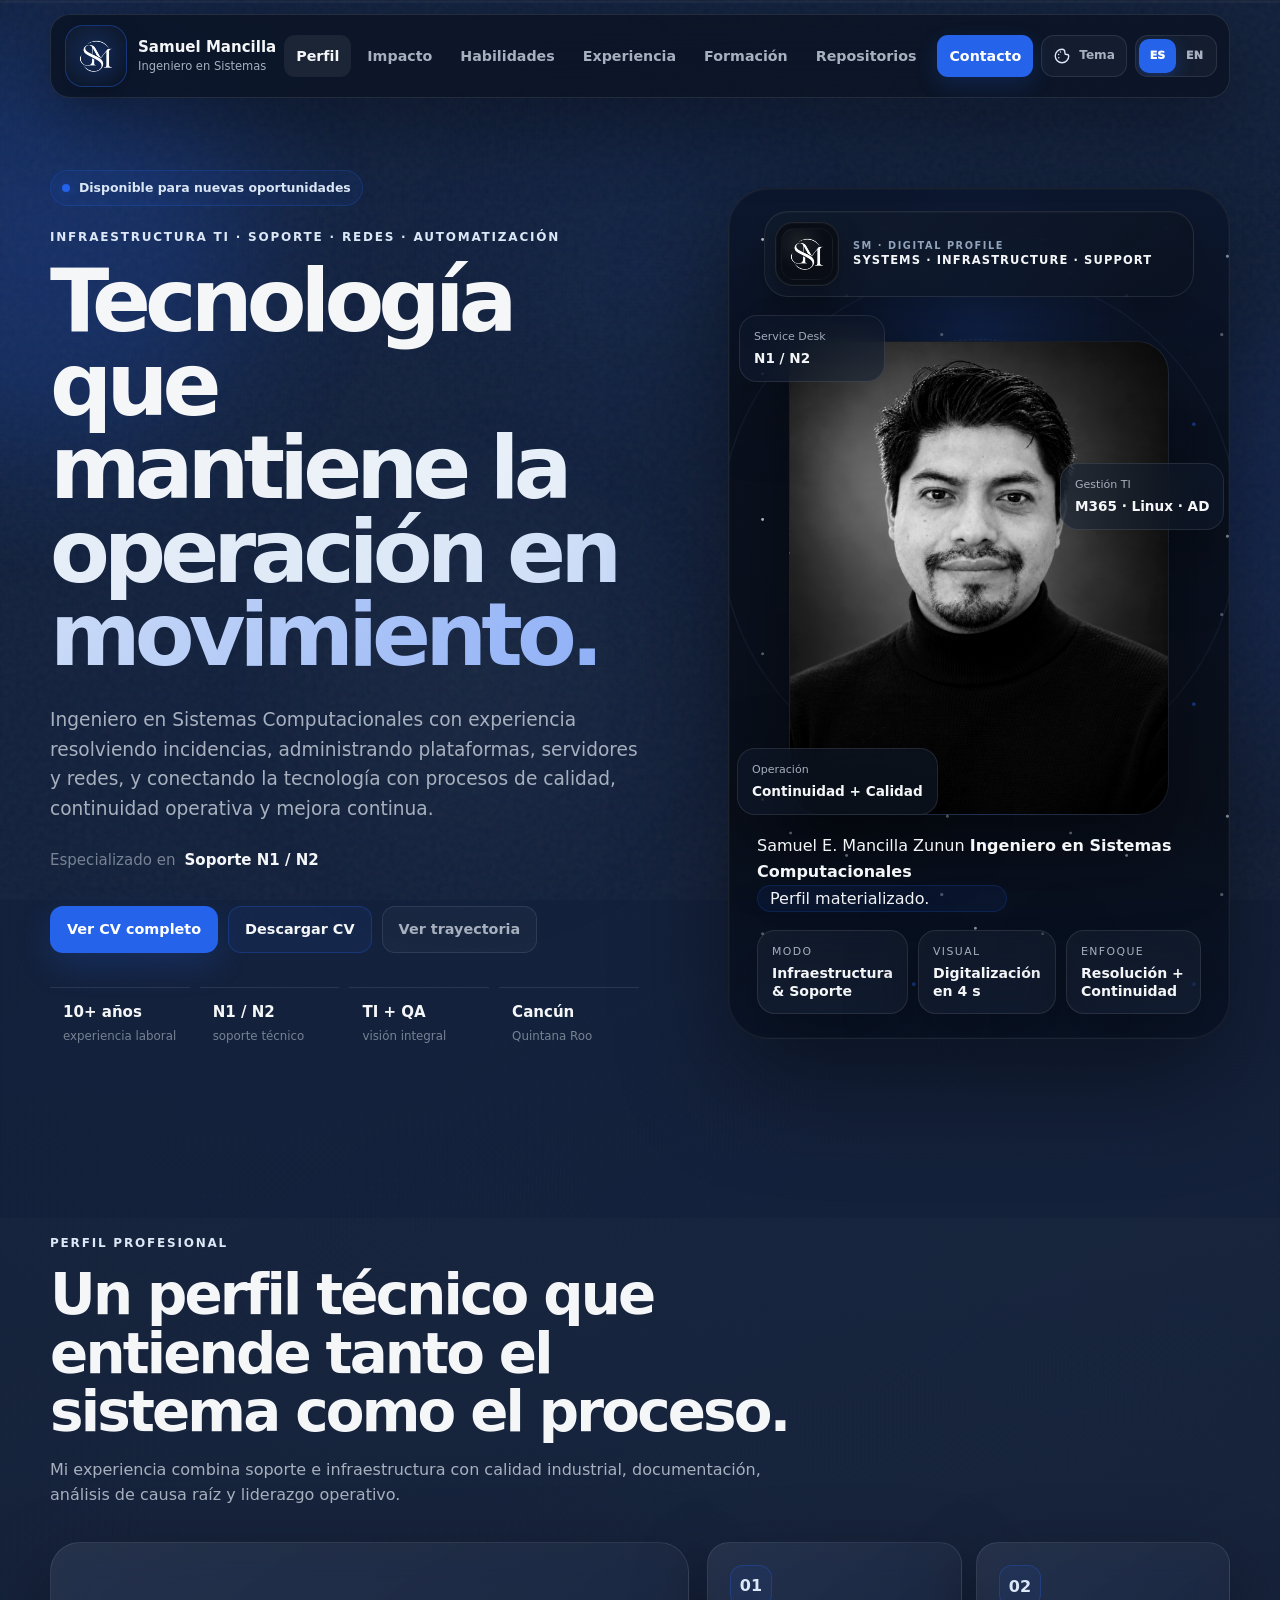
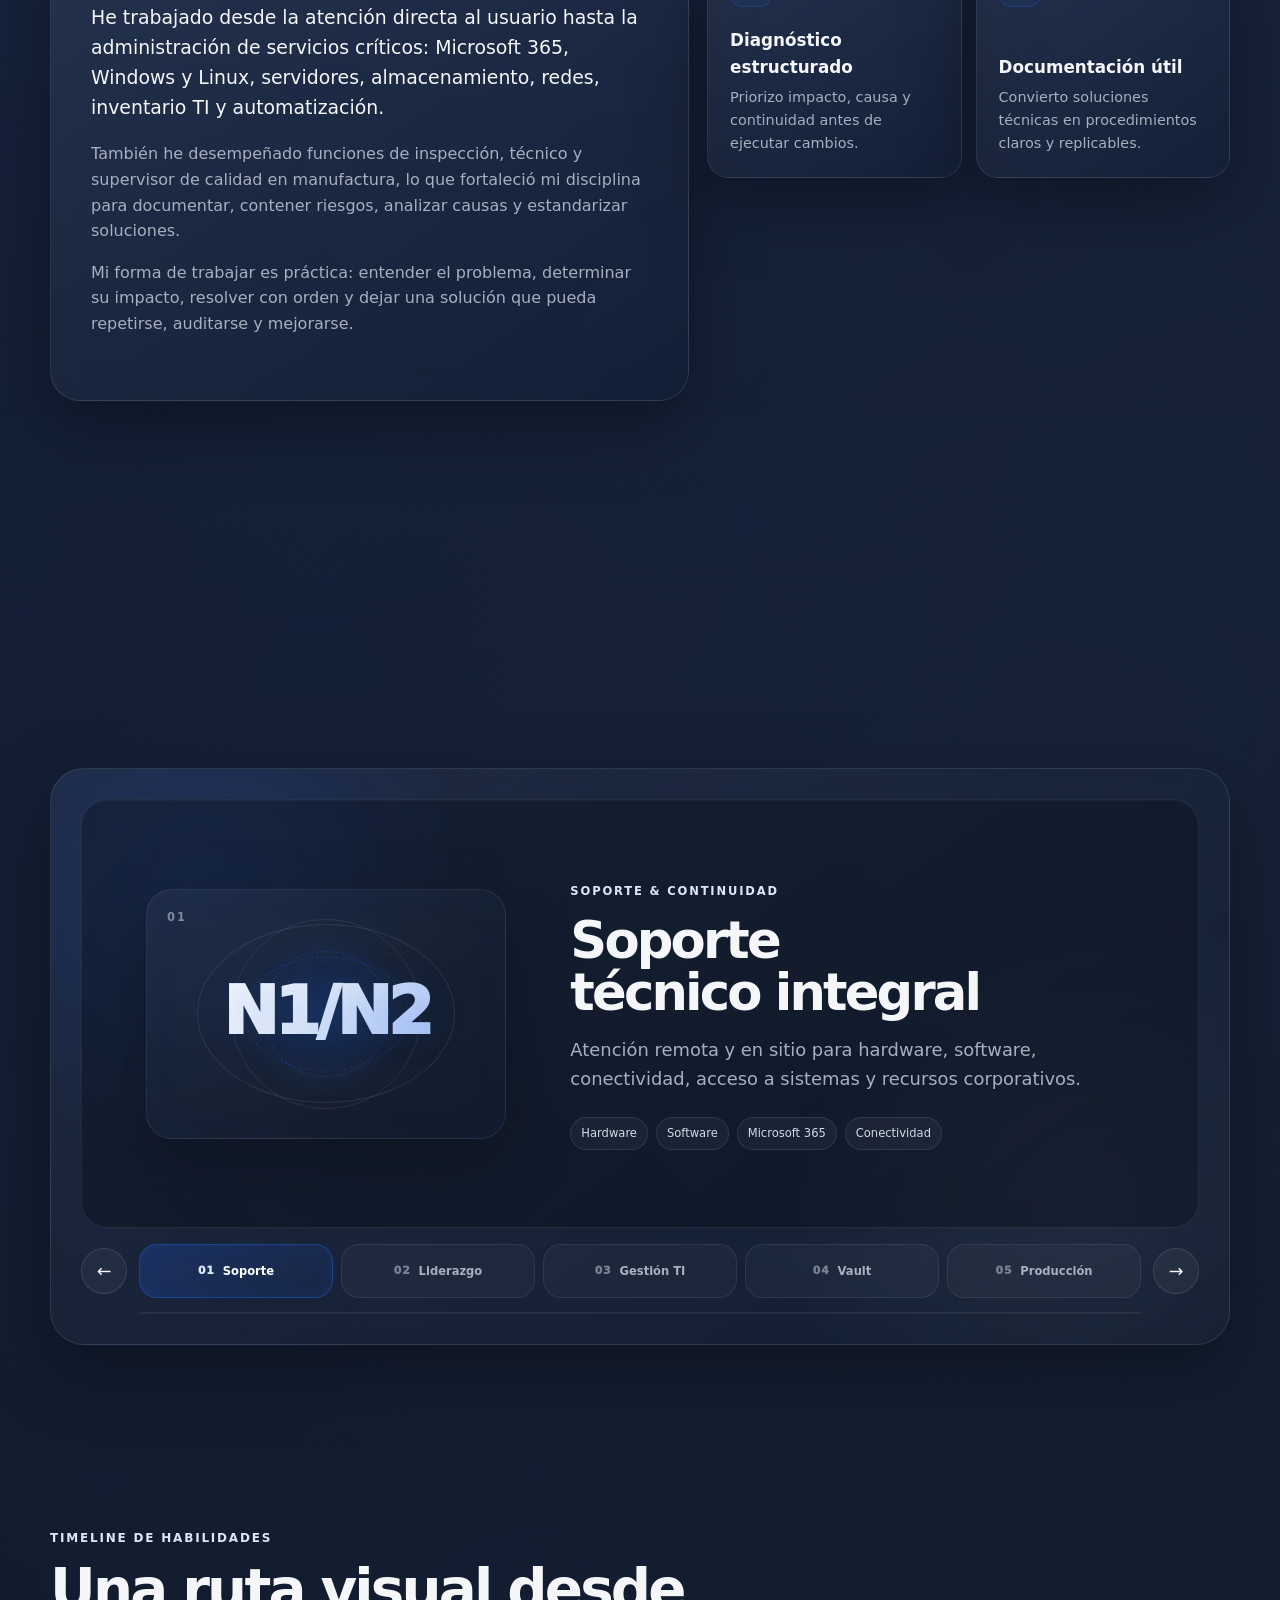
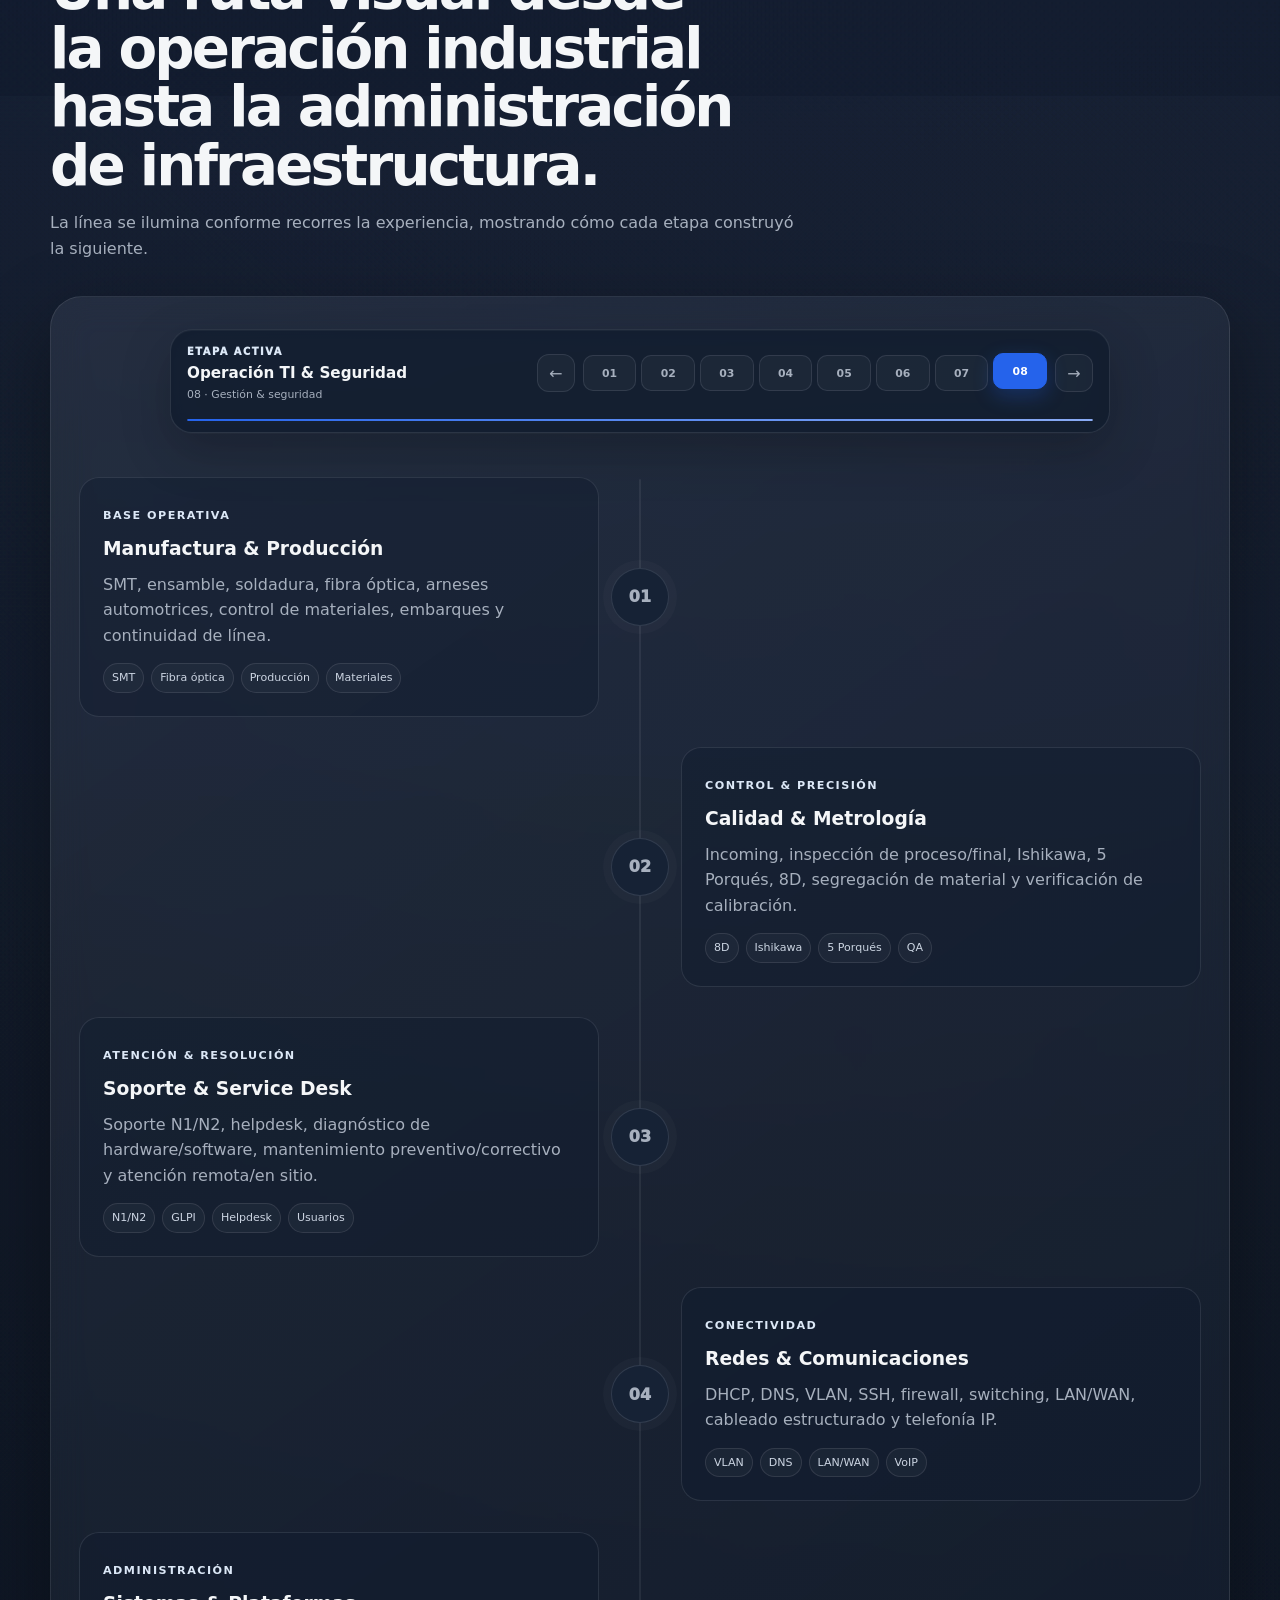
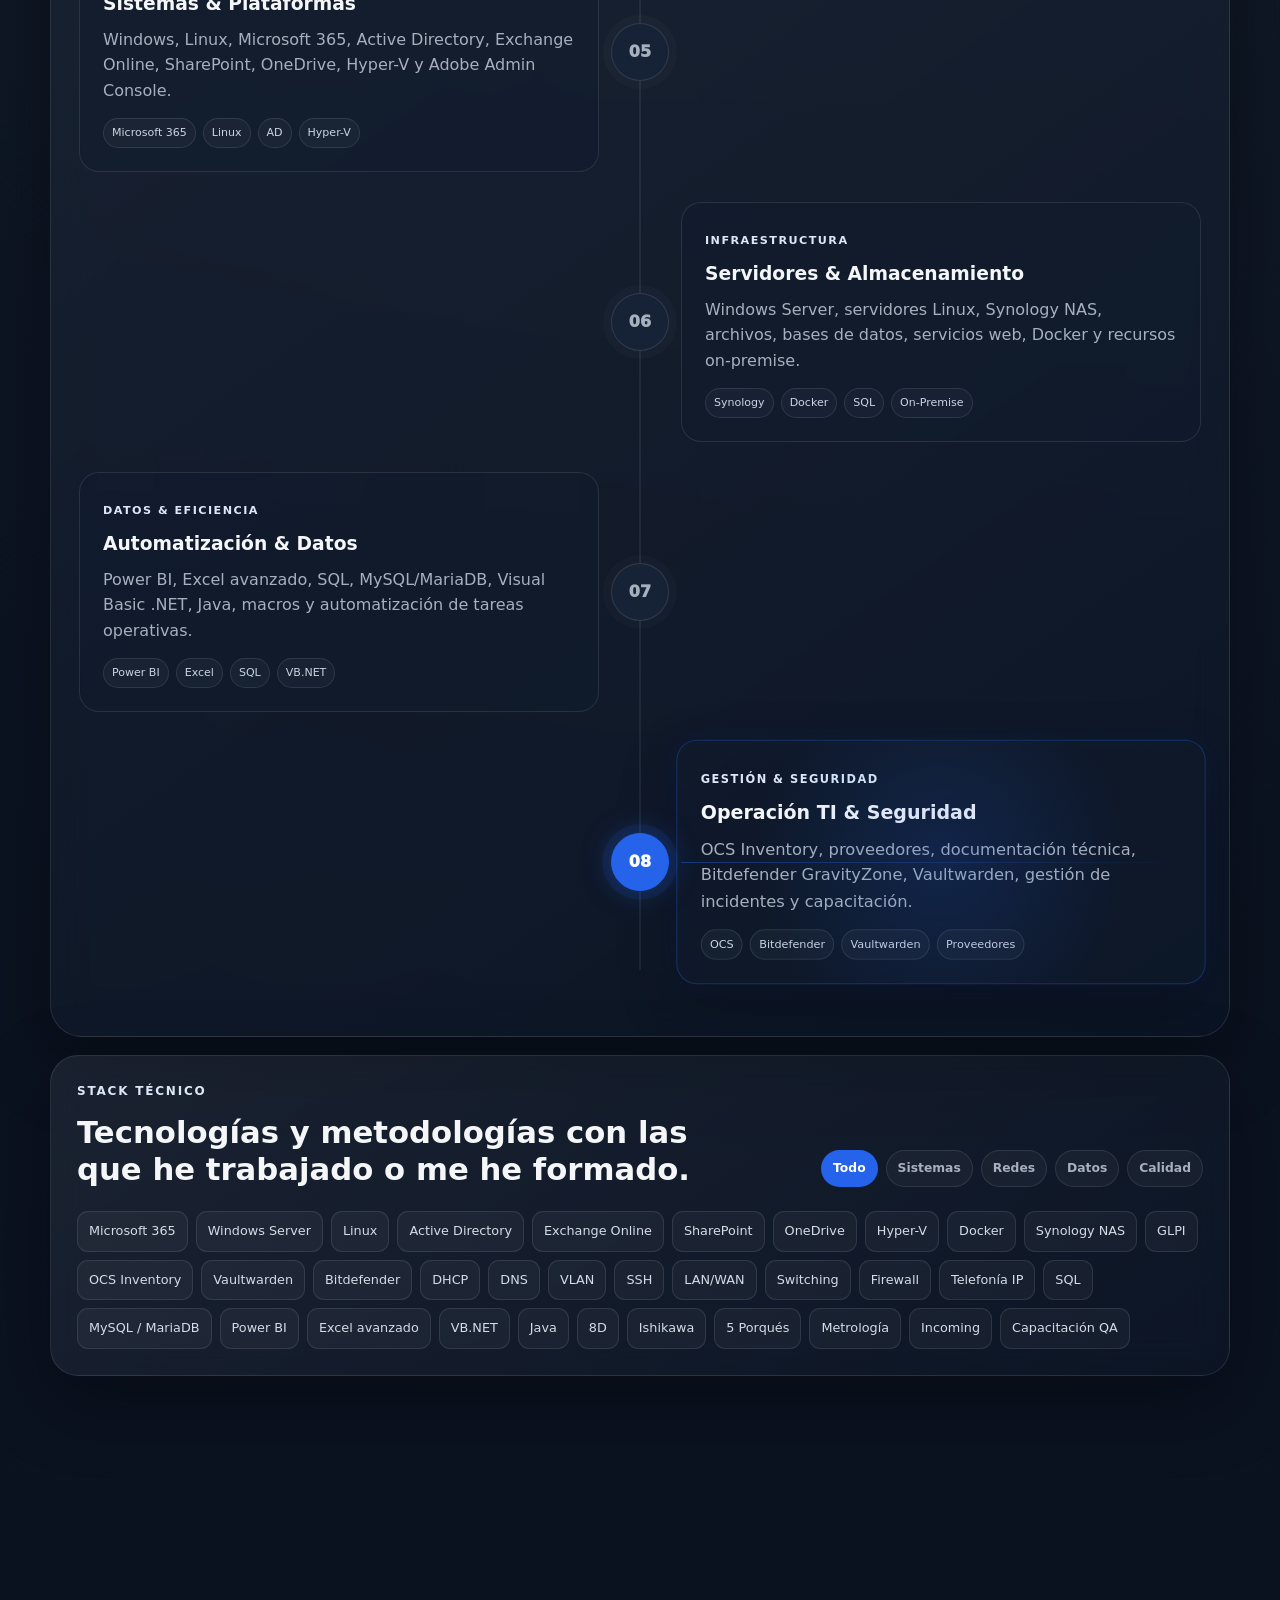
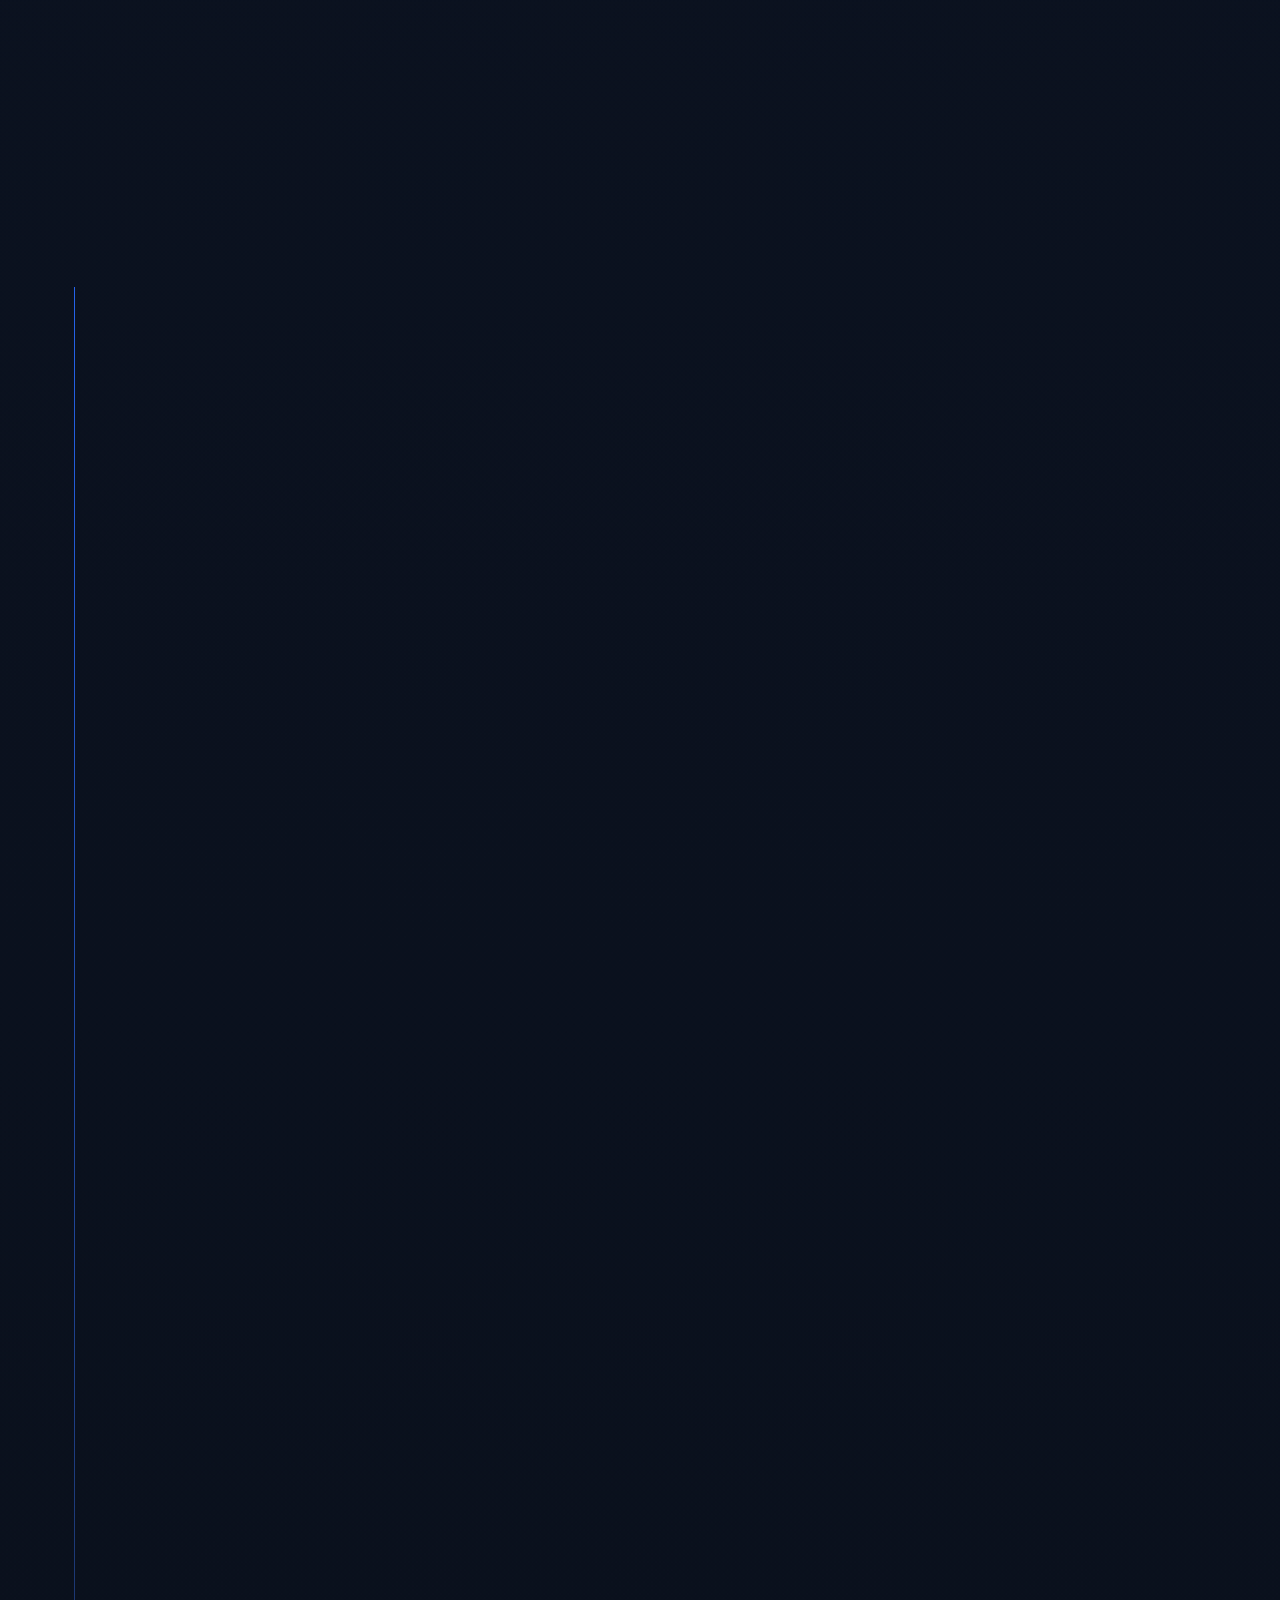
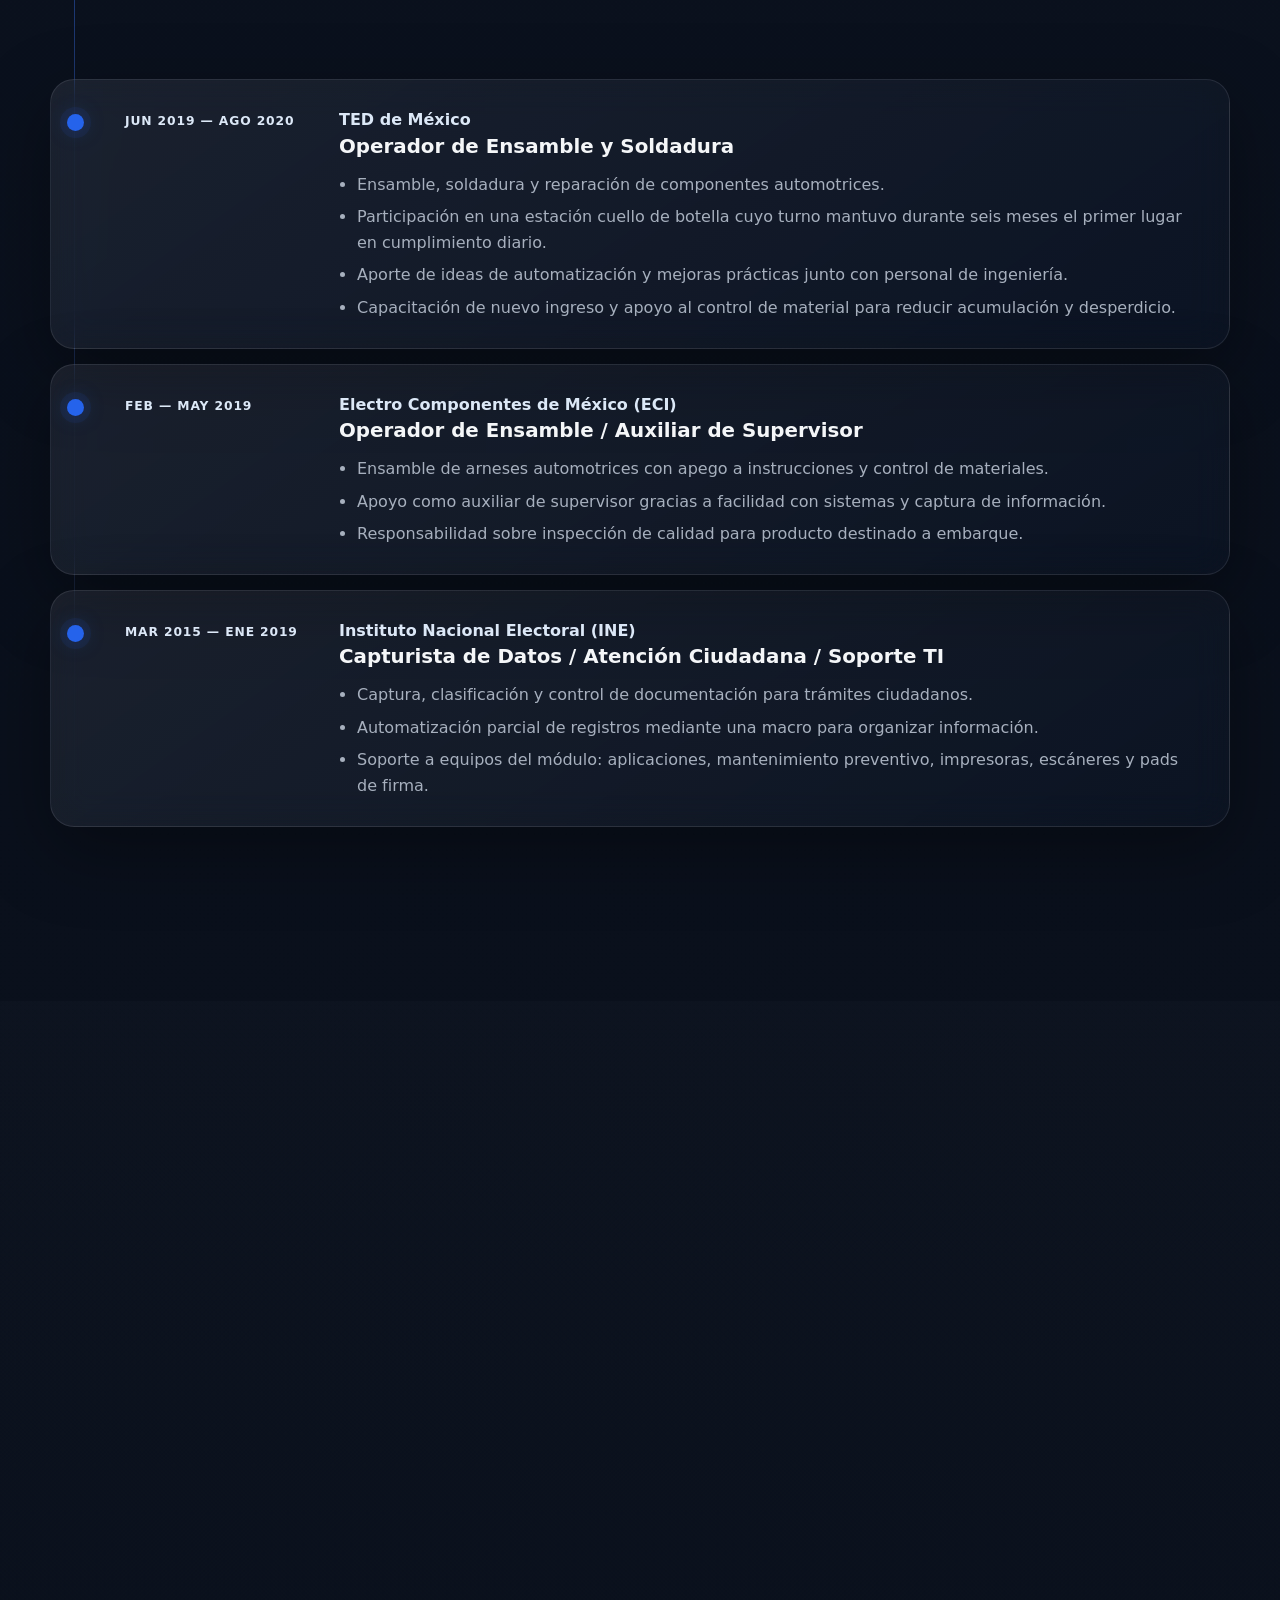
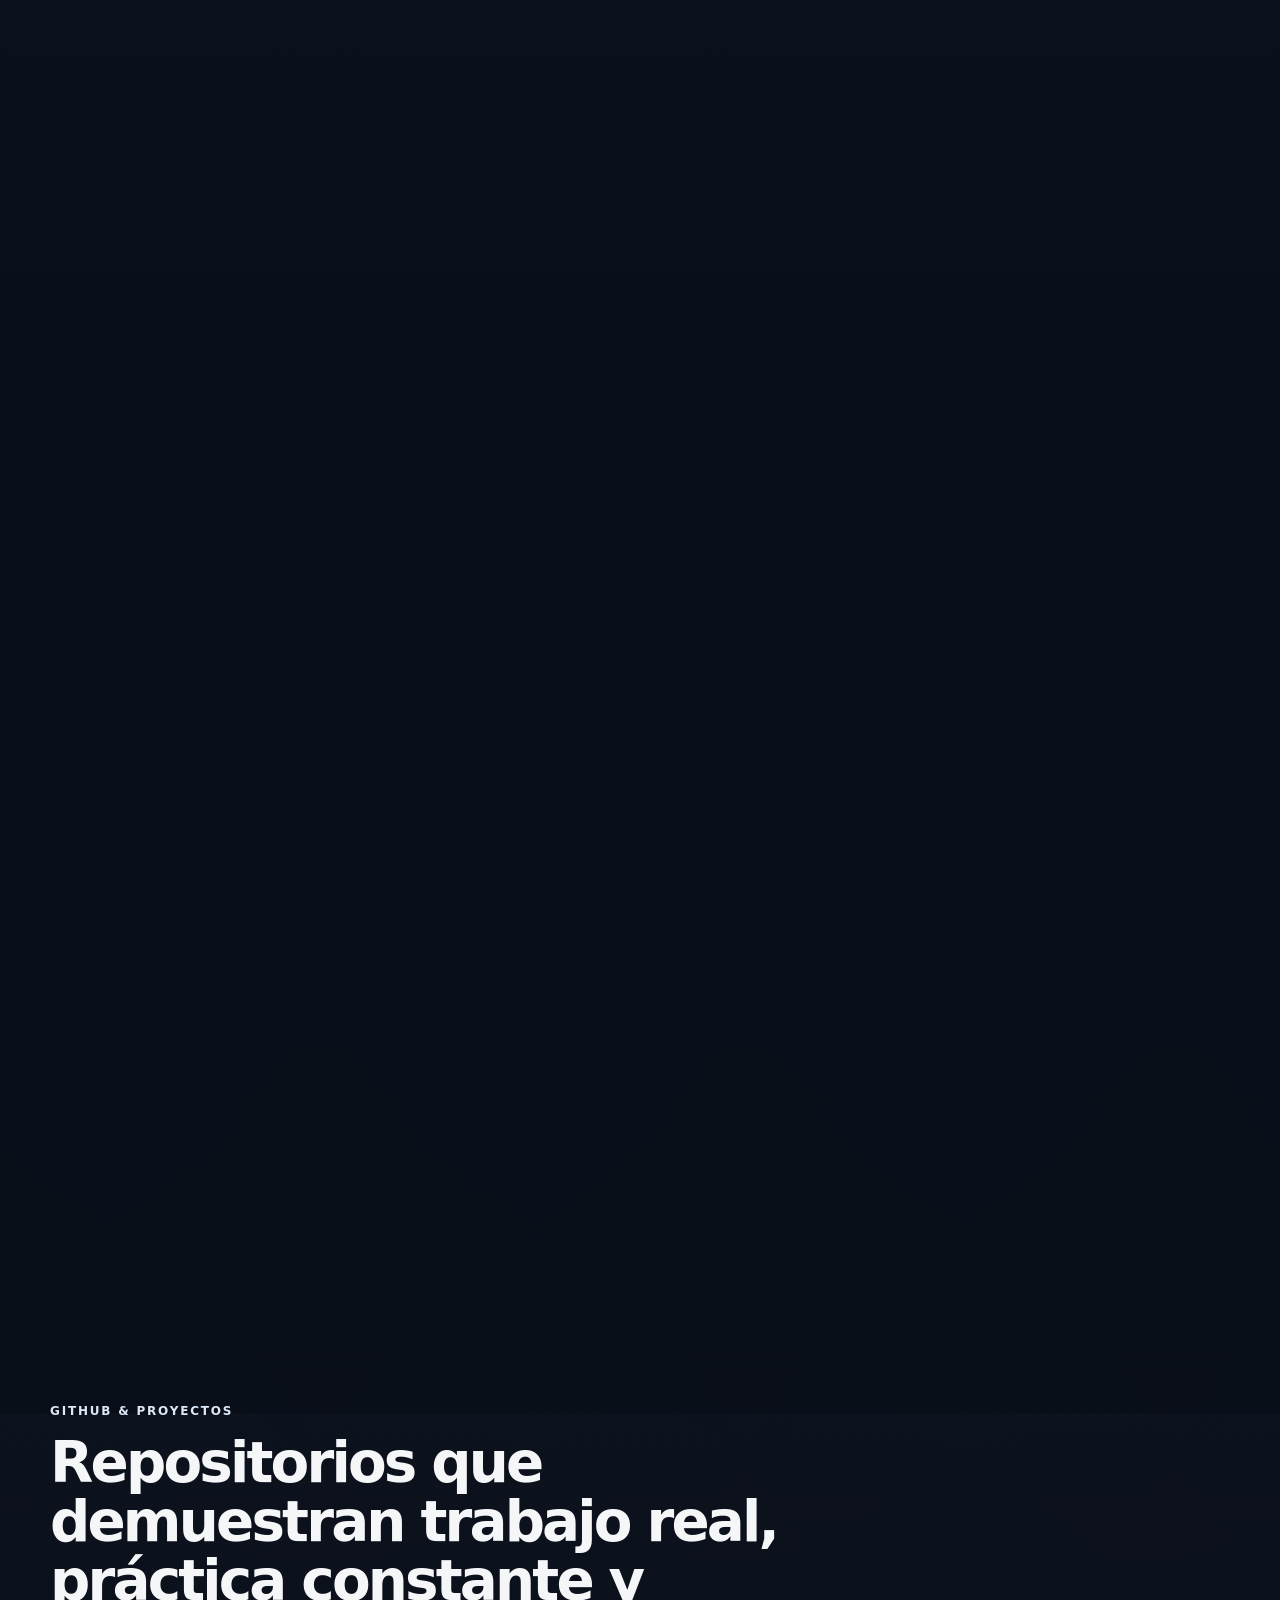
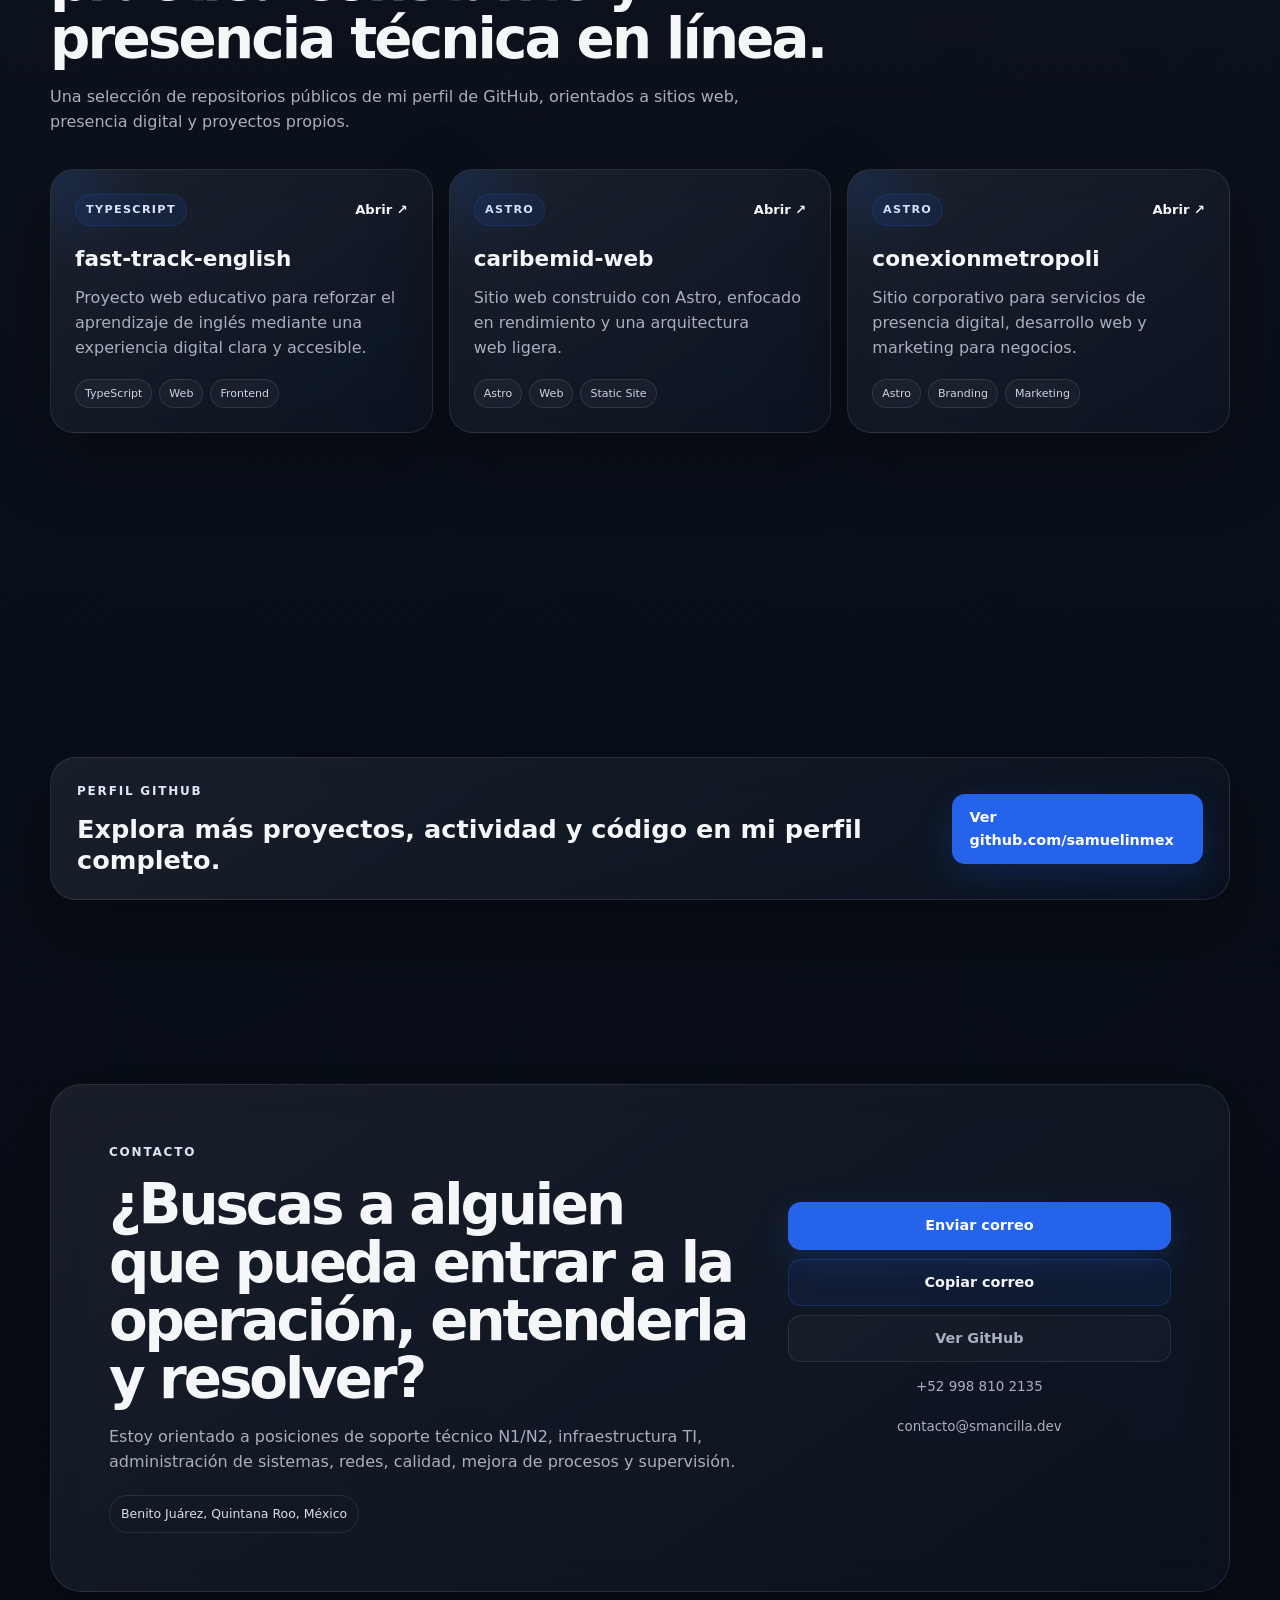
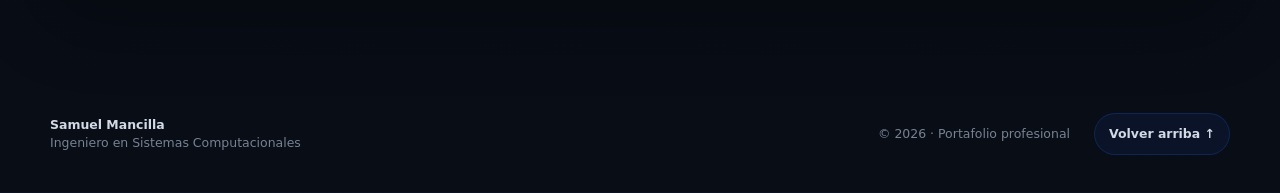
==== commit 89834ecb: "Improve mobile impact carousel" ====
--- a/index.html
+++ b/index.html
@@ -310,12 +310,18 @@
 
         <div class="impact-controls">
           <button class="impact-arrow" type="button" data-impact-prev aria-label="Impacto anterior">←</button>
-          <div class="impact-pagination" role="tablist" aria-label="Seleccionar impacto">
-            <button class="impact-dot is-active" type="button" data-impact-go="0" role="tab" aria-selected="true"><span>01</span><small>Soporte</small></button>
-            <button class="impact-dot" type="button" data-impact-go="1" role="tab" aria-selected="false"><span>02</span><small>Liderazgo</small></button>
-            <button class="impact-dot" type="button" data-impact-go="2" role="tab" aria-selected="false"><span>03</span><small>Gestión TI</small></button>
-            <button class="impact-dot" type="button" data-impact-go="3" role="tab" aria-selected="false"><span>04</span><small>Vault</small></button>
-            <button class="impact-dot" type="button" data-impact-go="4" role="tab" aria-selected="false"><span>05</span><small>Producción</small></button>
+          <div class="impact-control-center">
+            <div class="impact-mobile-status" aria-live="polite" aria-atomic="true">
+              <span id="impactMobileIndex">01</span>
+              <strong id="impactMobileLabel">Soporte</strong>
+            </div>
+            <div class="impact-pagination" role="tablist" aria-label="Seleccionar impacto">
+              <button class="impact-dot is-active" type="button" data-impact-go="0" role="tab" aria-selected="true"><span>01</span><small>Soporte</small></button>
+              <button class="impact-dot" type="button" data-impact-go="1" role="tab" aria-selected="false"><span>02</span><small>Liderazgo</small></button>
+              <button class="impact-dot" type="button" data-impact-go="2" role="tab" aria-selected="false"><span>03</span><small>Gestión TI</small></button>
+              <button class="impact-dot" type="button" data-impact-go="3" role="tab" aria-selected="false"><span>04</span><small>Vault</small></button>
+              <button class="impact-dot" type="button" data-impact-go="4" role="tab" aria-selected="false"><span>05</span><small>Producción</small></button>
+            </div>
           </div>
           <button class="impact-arrow" type="button" data-impact-next aria-label="Siguiente impacto">→</button>
         </div>
--- a/styles.css
+++ b/styles.css
@@ -2856,3 +2856,226 @@
   }
   .hero-stage-brand { transform: translateX(-50%) !important; }
 }
+
+
+/* =========================================================
+   V23 · Impact carousel — mobile-first compact presentation
+   ========================================================= */
+.impact-control-center { min-width: 0; }
+.impact-mobile-status { display: none; }
+
+/* At the one-column breakpoint the active card owns the natural height.
+   Hidden slides leave layout entirely, eliminating the oversized blank zone. */
+@media (max-width: 820px) {
+  .impact-stage {
+    height: auto !important;
+    min-height: 0 !important;
+    overflow: hidden;
+  }
+
+  .impact-slide,
+  .impact-slide.is-active {
+    min-height: 0;
+  }
+
+  .impact-slide {
+    display: none;
+    position: relative;
+    inset: auto;
+    width: 100%;
+    padding: 24px;
+    grid-template-columns: 1fr;
+    gap: 20px;
+    align-items: initial;
+    align-content: initial;
+    opacity: 1;
+    visibility: visible;
+    pointer-events: auto;
+    transform: none;
+    filter: none;
+    transition: none;
+  }
+
+  .impact-slide.is-active {
+    display: grid;
+    animation: impactMobileCardIn .42s cubic-bezier(.2,.8,.2,1) both;
+  }
+
+  .impact-visual {
+    min-height: 178px;
+    border-radius: 22px;
+    box-shadow: 0 16px 44px rgba(0,0,0,.16), inset 0 0 34px rgba(37,99,235,.035);
+  }
+
+  .impact-visual::before { inset: 10% 18%; }
+  .impact-visual::after { inset: 23% 31%; }
+  .impact-orbit-a { width: 154px; height: 154px; }
+  .impact-orbit-b { width: 102px; height: 102px; }
+  .impact-index { top: 14px; left: 16px; }
+
+  .impact-metric {
+    font-size: clamp(4.2rem, 15vw, 5.8rem);
+    line-height: .95;
+  }
+  .impact-metric-wide {
+    max-width: 90%;
+    font-size: clamp(2.85rem, 10.8vw, 4rem);
+    line-height: .92;
+    letter-spacing: -.055em;
+  }
+  .impact-metric-support {
+    font-size: clamp(3.25rem, 12.5vw, 4.5rem);
+  }
+  .impact-metric-vault {
+    font-size: clamp(3.25rem, 12vw, 4.4rem);
+  }
+  .impact-metric-duration {
+    max-width: 86%;
+    font-size: clamp(4rem, 15vw, 5.25rem);
+    padding: .12em .30em .16em !important;
+  }
+
+  .impact-copy { padding: 2px 2px 4px; }
+  .impact-kicker {
+    margin-bottom: 10px;
+    font-size: .68rem;
+    line-height: 1.25;
+  }
+  .impact-copy h3 {
+    max-width: 15ch;
+    font-size: clamp(2rem, 7.2vw, 2.8rem);
+    line-height: 1.02;
+    letter-spacing: -.045em;
+    text-wrap: pretty;
+  }
+  .impact-copy p {
+    margin-top: 14px;
+    max-width: 36rem;
+    font-size: .98rem;
+    line-height: 1.58;
+    text-wrap: pretty;
+  }
+  .impact-tags {
+    gap: 7px;
+    margin-top: 18px;
+  }
+  .impact-tags span {
+    padding: 6px 9px;
+    font-size: .69rem;
+  }
+
+  .impact-controls { margin-top: 12px; }
+  .impact-progress { margin-top: 11px; }
+}
+
+/* Phone controls: a readable current-item pill replaces the clipped horizontal
+   strip. Swipe, arrows and keyboard navigation continue to work. */
+@media (max-width: 680px) {
+  .impact-carousel {
+    padding: 10px;
+    border-radius: 24px;
+  }
+  .impact-stage { border-radius: 20px; }
+  .impact-slide { padding: 16px; gap: 16px; }
+  .impact-visual { min-height: 156px; border-radius: 18px; }
+  .impact-visual::before { inset: 8% 15%; }
+  .impact-visual::after { inset: 22% 29%; }
+  .impact-orbit-a { width: 138px; height: 138px; }
+  .impact-orbit-b { width: 92px; height: 92px; }
+
+  .impact-metric-wide {
+    max-width: 86%;
+    font-size: clamp(2.65rem, 13vw, 3.5rem);
+  }
+  .impact-metric-support {
+    max-width: 92%;
+    font-size: clamp(2.9rem, 14vw, 3.85rem);
+  }
+  .impact-metric-vault {
+    max-width: 92%;
+    font-size: clamp(2.85rem, 13.5vw, 3.75rem);
+  }
+  .impact-metric-duration {
+    max-width: 84%;
+    font-size: clamp(3.8rem, 18vw, 4.8rem);
+  }
+
+  .impact-copy h3 {
+    max-width: 13ch;
+    font-size: clamp(1.9rem, 8.6vw, 2.45rem);
+  }
+  .impact-copy p {
+    font-size: .94rem;
+    line-height: 1.54;
+  }
+  .impact-tags { margin-top: 16px; }
+
+  .impact-controls {
+    grid-template-columns: 44px minmax(0, 1fr) 44px;
+    gap: 9px;
+    align-items: stretch;
+    margin-top: 10px;
+  }
+  .impact-arrow {
+    width: 44px;
+    height: 44px;
+    align-self: center;
+  }
+  .impact-pagination { display: none; }
+  .impact-mobile-status {
+    min-height: 44px;
+    display: flex;
+    align-items: center;
+    justify-content: center;
+    gap: 9px;
+    padding: 8px 14px;
+    border-radius: 14px;
+    border: 1px solid rgba(244,246,248,.10);
+    background: rgba(244,246,248,.035);
+    color: var(--text);
+    overflow: hidden;
+  }
+  .impact-mobile-status span {
+    flex: 0 0 auto;
+    color: var(--accent-soft);
+    font-size: .68rem;
+    font-weight: 950;
+    letter-spacing: .09em;
+  }
+  .impact-mobile-status strong {
+    min-width: 0;
+    overflow: hidden;
+    text-overflow: ellipsis;
+    white-space: nowrap;
+    font-size: .78rem;
+    font-weight: 850;
+  }
+  .impact-progress { margin-inline: 53px; }
+
+  html[data-theme="paper"] .impact-mobile-status {
+    background: rgba(255,255,255,.76);
+    border-color: rgba(23,32,51,.12);
+    box-shadow: 0 10px 24px rgba(23,32,51,.05);
+  }
+  html[data-theme="paper"] .impact-mobile-status strong { color: #172033; }
+  html[data-theme="paper"] .impact-mobile-status span { color: #1D4ED8; }
+}
+
+@media (max-width: 390px) {
+  .impact-slide { padding: 14px; }
+  .impact-visual { min-height: 148px; }
+  .impact-copy h3 { font-size: clamp(1.75rem, 8.8vw, 2.15rem); }
+  .impact-copy p { font-size: .91rem; }
+  .impact-tags span { padding: 5px 8px; font-size: .66rem; }
+  .impact-mobile-status { padding-inline: 10px; }
+  .impact-mobile-status strong { font-size: .74rem; }
+}
+
+@keyframes impactMobileCardIn {
+  from { opacity: 0; transform: translateY(8px); }
+  to { opacity: 1; transform: translateY(0); }
+}
+
+@media (prefers-reduced-motion: reduce) {
+  .impact-slide.is-active { animation: none !important; }
+}
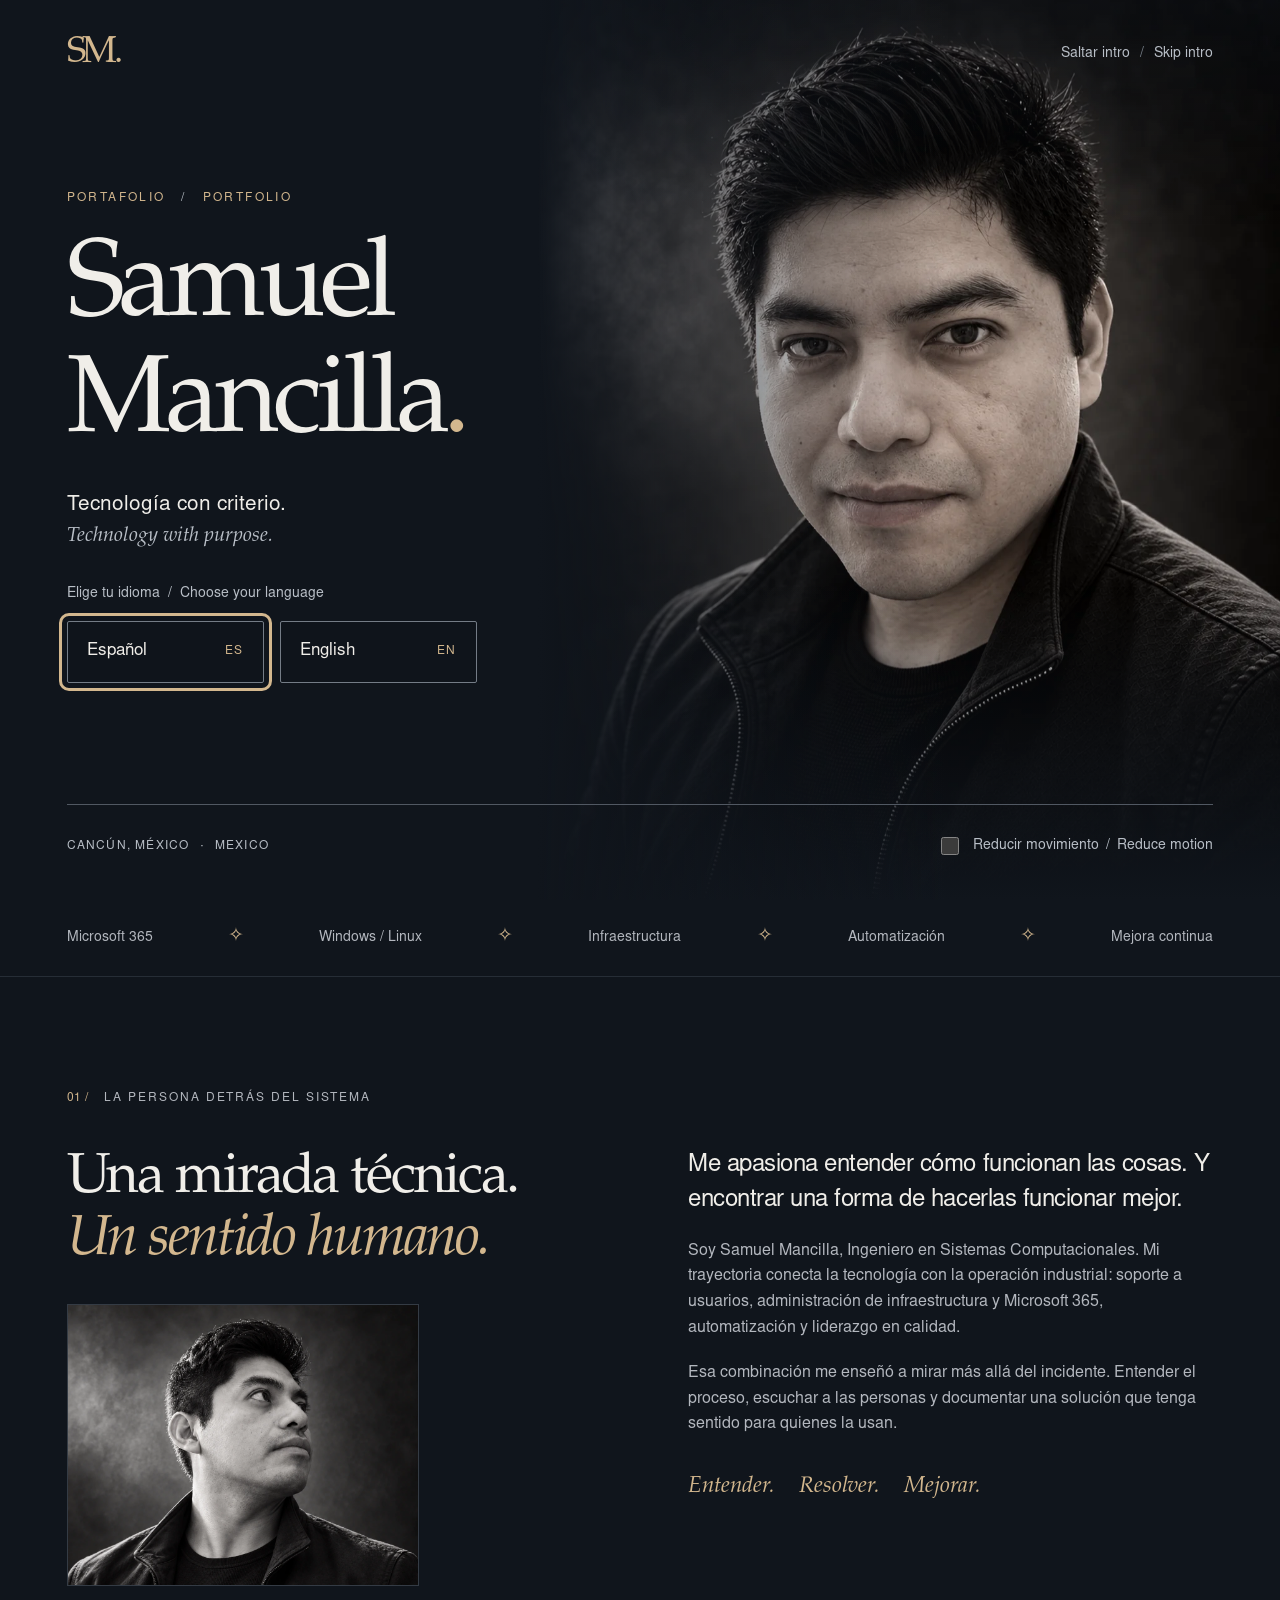
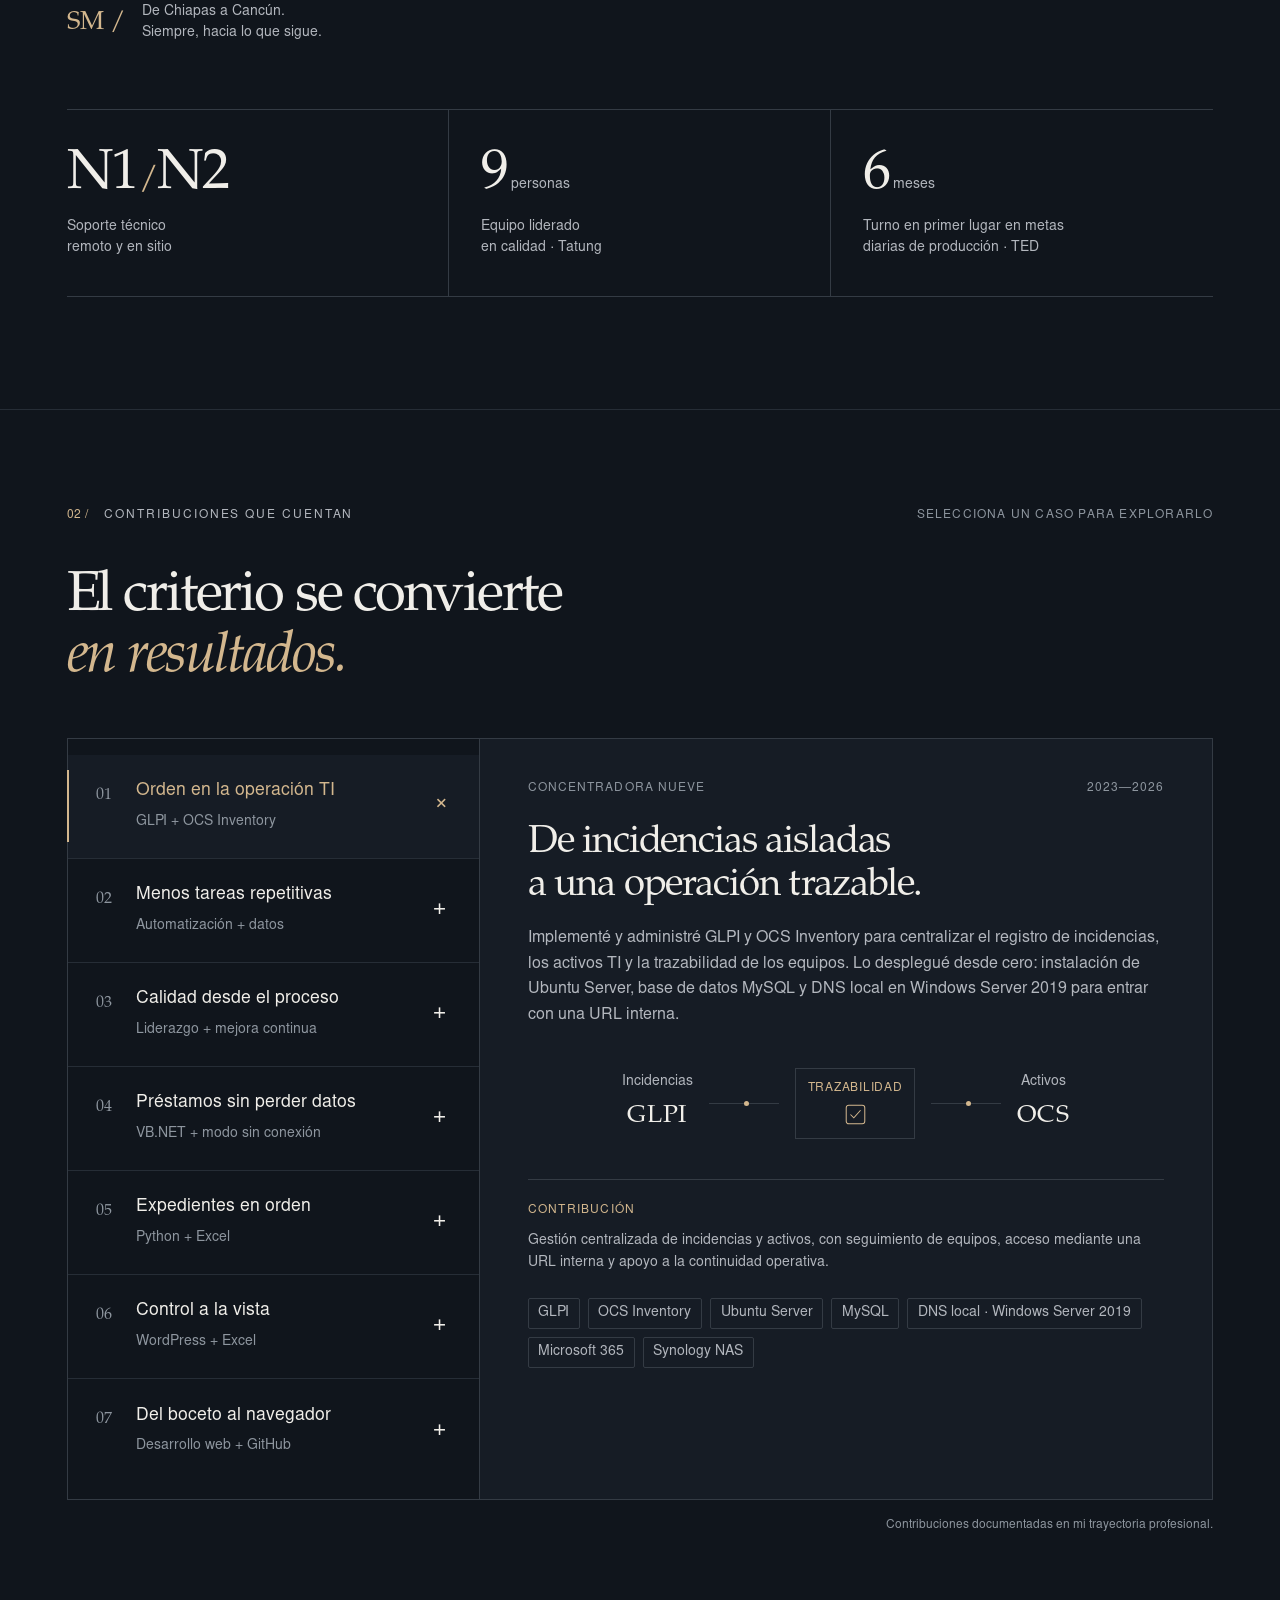
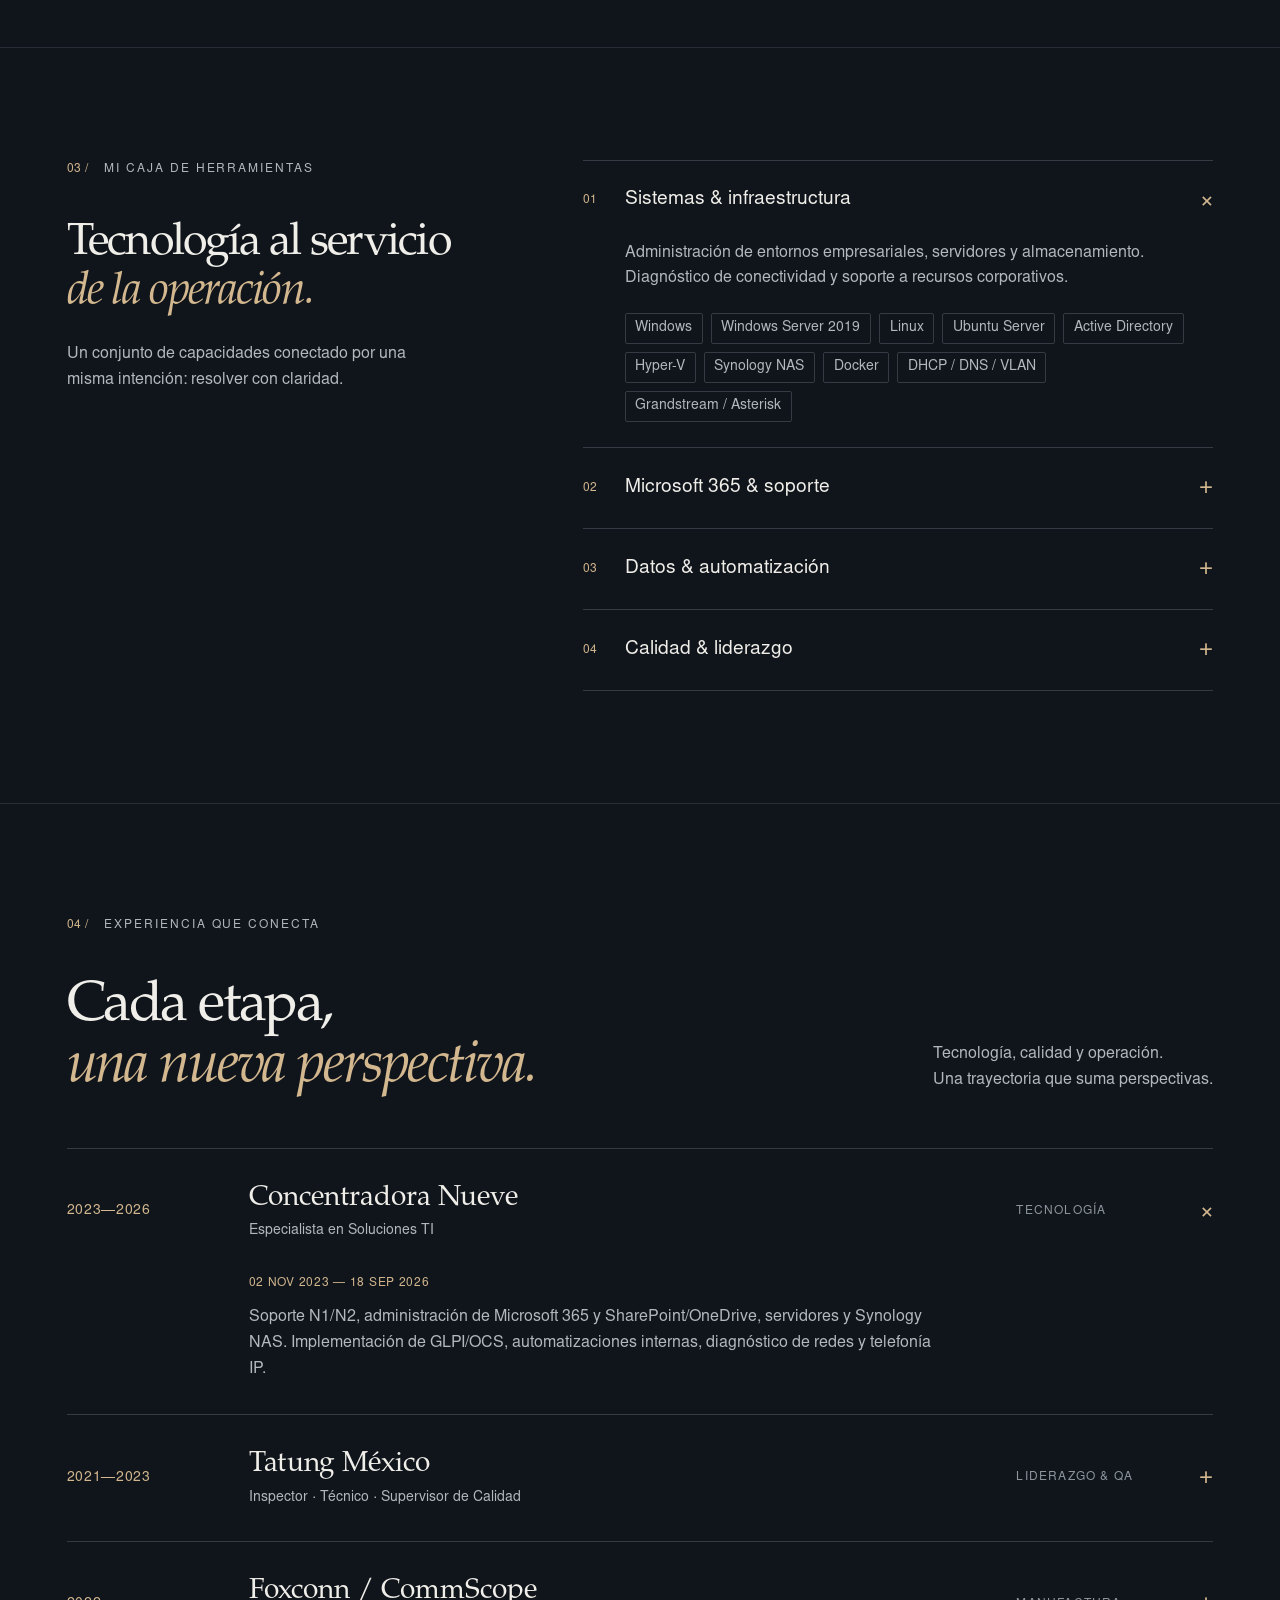
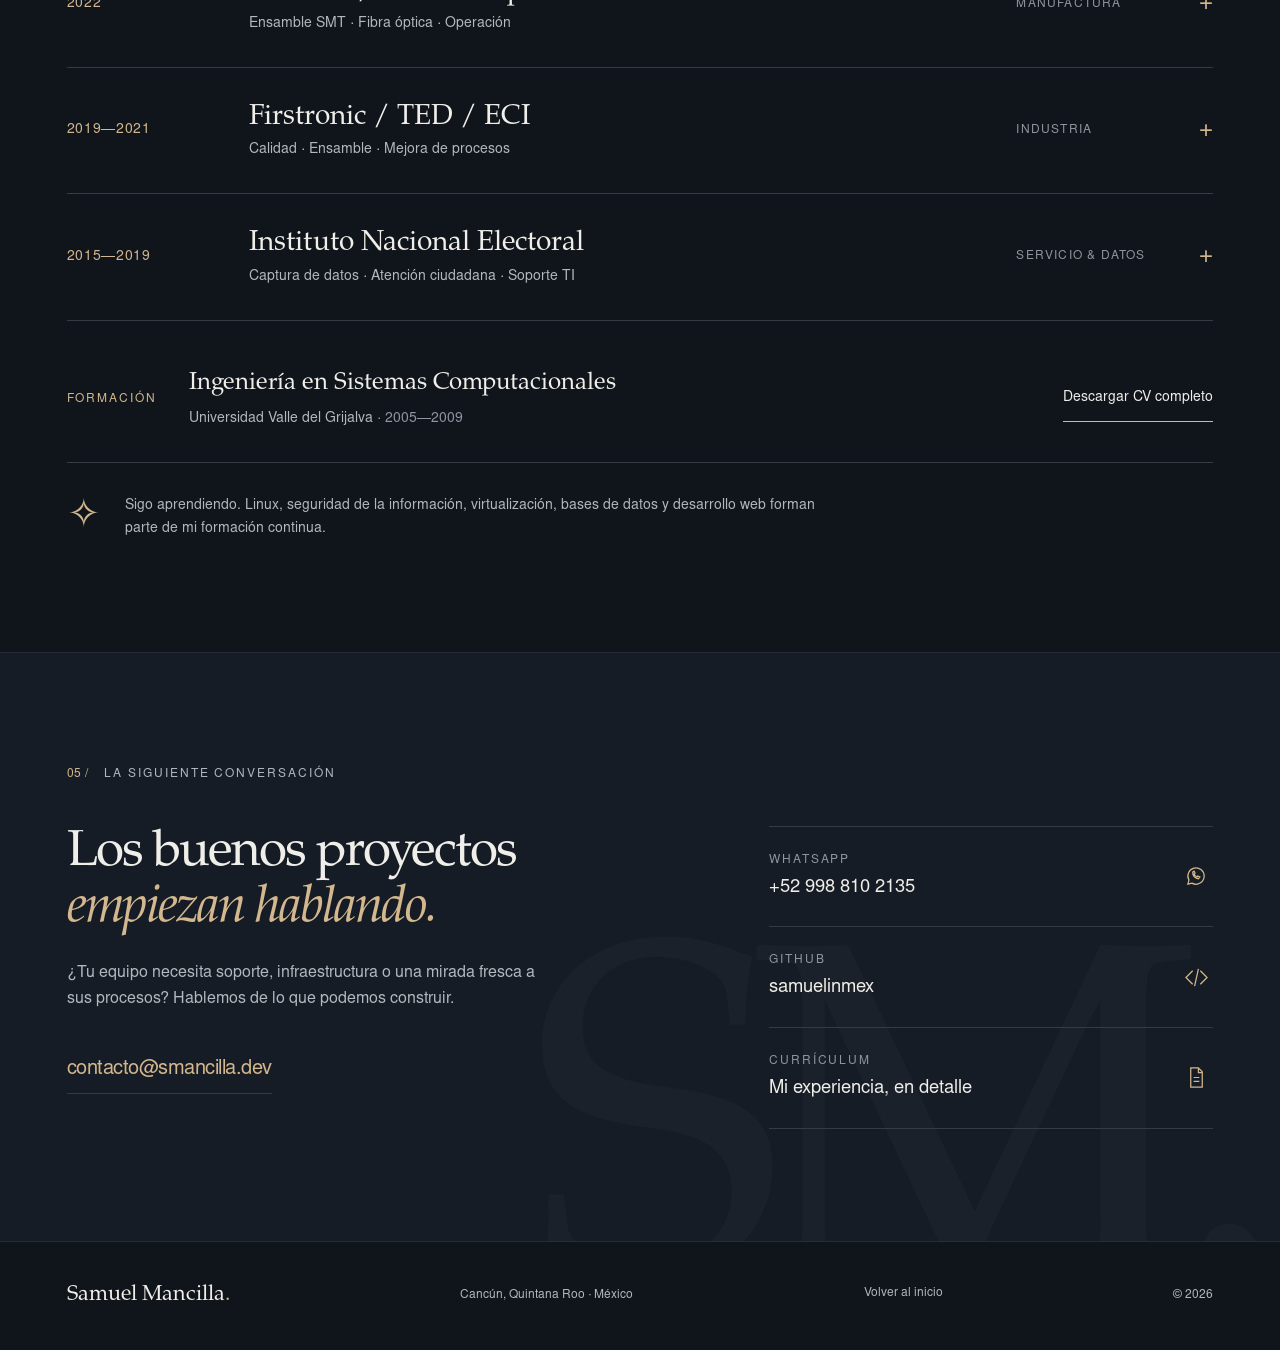
==== commit e3b221fb: "Add files via upload Reemplazar portafolio con diseño cinematográfico bilingüe" ====
--- a/index.html
+++ b/index.html
@@ -1,815 +1,247 @@
 <!doctype html>
-<html lang="es">
+<html lang="es" data-theme="graphite" data-motion="full" data-cursor="on">
 <head>
-  <meta charset="utf-8">
+  <meta charset="UTF-8">
   <meta name="viewport" content="width=device-width, initial-scale=1">
-  <meta name="description" content="Portafolio profesional de Samuel Eustorgio Mancilla Zunun, Ingeniero en Sistemas Computacionales con experiencia en infraestructura TI, soporte N1/N2, Microsoft 365, Linux, redes, automatización, calidad y operaciones.">
-  <meta name="theme-color" content="#0B1220">
-  <meta name="color-scheme" content="dark">
-  <meta property="og:title" content="Samuel Mancilla | Ingeniero en Sistemas Computacionales">
-  <meta property="og:description" content="Infraestructura TI, soporte N1/N2, Microsoft 365, Linux, redes, automatización y mejora continua.">
+  <meta name="theme-color" content="#10151c">
+  <meta name="description" content="Samuel Mancilla, Ingeniero en Sistemas Computacionales. Soporte N1/N2, Microsoft 365, infraestructura TI, automatización y mejora de procesos en Cancún, México.">
+  <meta property="og:title" content="Samuel Mancilla — Tecnología con criterio">
+  <meta property="og:description" content="Infraestructura TI, soporte y automatización con una mirada integral de la operación.">
   <meta property="og:type" content="website">
-  <meta name="twitter:card" content="summary">
-  <title>Samuel Mancilla | Ingeniero en Sistemas Computacionales</title>
-  <link rel="icon" href="assets/favicon-64.png" type="image/png" sizes="64x64">
-  <link rel="apple-touch-icon" href="assets/apple-touch-icon.png" sizes="180x180">
-  <link rel="manifest" href="site.webmanifest">
-  <link rel="preload" as="image" href="assets/samuel-mancilla-portrait.webp" type="image/webp">
+  <title>Samuel Mancilla — Tecnología con criterio</title>
+  <link rel="icon" type="image/svg+xml" href="data:image/svg+xml,%3Csvg xmlns='http://www.w3.org/2000/svg' viewBox='0 0 64 64'%3E%3Crect width='64' height='64' rx='12' fill='%2310151c'/%3E%3Ctext x='32' y='43' text-anchor='middle' font-family='Georgia,serif' font-size='32' fill='%23d3b78e'%3ESM%3C/text%3E%3C/svg%3E">
+  <link rel="preload" href="assets/fonts/serif-regular.woff" as="font" type="font/woff" crossorigin>
+  <link rel="preload" href="assets/fonts/sans-regular.woff" as="font" type="font/woff" crossorigin>
+  <link rel="preload" href="assets/samuel-mancilla.webp" as="image">
   <link rel="stylesheet" href="styles.css">
-  <script type="application/ld+json">
-  {
-    "@context": "https://schema.org",
-    "@type": "Person",
-    "name": "Samuel Eustorgio Mancilla Zunun",
-    "jobTitle": "Ingeniero en Sistemas Computacionales",
-    "email": "mailto:contacto@smancilla.dev",
-    "telephone": "+52 998 810 2135",
-    "address": {
-      "@type": "PostalAddress",
-      "addressLocality": "Benito Juárez",
-      "addressRegion": "Quintana Roo",
-      "addressCountry": "MX"
-    },
-    "sameAs": ["https://github.com/samuelinmex"]
-  }
+  <script>
+    try {
+      const p = JSON.parse(localStorage.getItem('sm-portfolio-preferences') || '{}');
+      const root = document.documentElement;
+      if (['graphite','light','contrast'].includes(p.theme)) root.dataset.theme = p.theme;
+      if (p.motion === false || (p.motion !== true && matchMedia('(prefers-reduced-motion: reduce)').matches)) root.dataset.motion = 'reduced';
+      if (p.cursor === false) root.dataset.cursor = 'off';
+      if ([100,112,125].includes(p.fontSize)) root.style.fontSize = `${p.fontSize}%`;
+    } catch (_) { if (matchMedia('(prefers-reduced-motion: reduce)').matches) document.documentElement.dataset.motion = 'reduced'; }
   </script>
+  <script src="script.js" defer></script>
 </head>
 <body>
-  <a class="skip-link" href="#contenido">Saltar al contenido</a>
-  <div class="scroll-progress" aria-hidden="true"><span id="scrollProgress"></span></div>
-  <div class="ambient ambient-a" aria-hidden="true"></div>
-  <div class="ambient ambient-b" aria-hidden="true"></div>
-  <div class="ambient ambient-c" aria-hidden="true"></div>
-  <div class="pointer-glow" aria-hidden="true"></div>
-  <div class="noise" aria-hidden="true"></div>
-  <div class="theme-transition-overlay" id="themeTransitionOverlay" aria-hidden="true"></div>
-
-  <header class="site-header" id="inicio">
-    <nav class="nav shell glass" aria-label="Navegación principal">
-      <a class="brand" href="#inicio" aria-label="Ir al inicio">
-        <span class="brand-mark brand-mark-logo">
-          <img src="assets/samuel-mancilla-logo-white.png" alt="Logotipo SM Samuel Mancilla" width="84" height="84">
-        </span>
-        <span class="brand-copy">
-          <strong>Samuel Mancilla</strong>
-          <small>Ingeniero en Sistemas</small>
-        </span>
-      </a>
-
-      <div class="nav-utilities" aria-label="Preferencias del sitio">
-        <div class="theme-switcher" id="themeSwitcher">
-          <button class="utility-button theme-trigger" type="button" id="themeTrigger" aria-expanded="false" aria-controls="themeMenu" aria-label="Elegir tema">
-            <span class="theme-icon" aria-hidden="true">
-              <svg viewBox="0 0 24 24" fill="none" stroke="currentColor" stroke-width="1.8"><path d="M12 3a9 9 0 1 0 9 9c0-1.1-.9-2-2-2h-1.2a2 2 0 0 1-2-2V6.8c0-2.1-1.7-3.8-3.8-3.8Z"/><circle cx="7.5" cy="10" r="1" fill="currentColor" stroke="none"/><circle cx="10" cy="6.8" r="1" fill="currentColor" stroke="none"/><circle cx="7.7" cy="14.3" r="1" fill="currentColor" stroke="none"/></svg>
-            </span>
-            <span class="utility-label" id="themeTriggerLabel">Tema</span>
-          </button>
-          <div class="theme-menu glass" id="themeMenu" role="menu" aria-hidden="true">
-            <div class="theme-menu-head">
-              <span>APARIENCIA</span>
-              <strong>Selecciona un tema</strong>
-            </div>
-            <button class="theme-option is-active" type="button" role="menuitemradio" aria-checked="true" data-theme-option="cobalt">
-              <span class="theme-preview theme-preview-cobalt"><i></i><i></i><i></i></span>
-              <span><strong>Cobalto</strong><small>Oscuro corporativo</small></span>
-              <b aria-hidden="true">✓</b>
-            </button>
-            <button class="theme-option" type="button" role="menuitemradio" aria-checked="false" data-theme-option="graphite">
-              <span class="theme-preview theme-preview-graphite"><i></i><i></i><i></i></span>
-              <span><strong>Grafito</strong><small>Neutral tecnológico</small></span>
-              <b aria-hidden="true">✓</b>
-            </button>
-            <button class="theme-option" type="button" role="menuitemradio" aria-checked="false" data-theme-option="paper">
-              <span class="theme-preview theme-preview-paper"><i></i><i></i><i></i></span>
-              <span><strong>Papel</strong><small>Claro profesional</small></span>
-              <b aria-hidden="true">✓</b>
-            </button>
-          </div>
-        </div>
-
-        <div class="language-switcher" id="languageSwitcher" role="group" aria-label="Idioma">
-          <span class="language-slider" aria-hidden="true"></span>
-          <button class="language-option is-active" type="button" data-lang="es" aria-pressed="true">ES</button>
-          <button class="language-option" type="button" data-lang="en" aria-pressed="false">EN</button>
-        </div>
-      </div>
-
-      <button class="nav-toggle" type="button" aria-expanded="false" aria-controls="navMenu" aria-label="Abrir menú">
-        <span></span><span></span><span></span>
+  <a class="skip-link" href="#main" data-i18n="skip">Saltar al contenido</a>
+  <div class="reading-progress" aria-hidden="true"></div>
+  <div id="cursor-halo" aria-hidden="true"></div>
+
+  <dialog id="cinematic-intro" class="intro-dialog" aria-labelledby="intro-title" aria-describedby="intro-language-label">
+    <div class="intro-photo" aria-hidden="true"><img src="assets/samuel-mancilla.webp" alt="" width="1122" height="1402" fetchpriority="high" decoding="async"></div>
+    <div class="intro-light" aria-hidden="true"></div>
+    <div class="intro-topbar"><span class="intro-monogram" aria-hidden="true">SM.</span><button id="intro-skip" type="button" class="intro-skip">Saltar intro <span aria-hidden="true">/</span> <span lang="en">Skip intro</span></button></div>
+    <div class="intro-content">
+      <p class="intro-eyebrow">PORTAFOLIO <span aria-hidden="true">/</span> <span lang="en">PORTFOLIO</span></p>
+      <h2 id="intro-title" class="intro-name"><span class="intro-name-line"><span>Samuel</span></span><span class="intro-name-line"><span>Mancilla<em>.</em></span></span></h2>
+      <p class="intro-statement">Tecnología con criterio.<br><span lang="en">Technology with purpose.</span></p>
+      <div class="intro-language-picker">
+        <p id="intro-language-label">Elige tu idioma <span aria-hidden="true">/</span> <span lang="en">Choose your language</span></p>
+        <div class="intro-language-options" role="group" aria-labelledby="intro-language-label"><button type="button" class="intro-enter" data-entry-lang="es" lang="es" aria-label="Entrar en español"><span>Español</span><small>ES</small></button><button type="button" class="intro-enter" data-entry-lang="en" lang="en" aria-label="Enter in English"><span>English</span><small>EN</small></button></div>
+      </div>
+    </div>
+    <div class="intro-footer"><span class="intro-footer-location">CANCÚN, MÉXICO <span aria-hidden="true">·</span> <span lang="en">MEXICO</span></span><label class="intro-motion-control"><input id="intro-motion-toggle" type="checkbox"><span>Reducir movimiento <span aria-hidden="true">/</span> <span lang="en">Reduce motion</span></span></label></div>
+  </dialog>
+
+  <header class="site-header">
+    <a class="brand" href="#inicio" aria-label="Samuel Mancilla, inicio" data-i18n-aria="home">
+      <span class="monogram" aria-hidden="true">SM<span>.</span></span>
+      <span class="brand-name">SAMUEL<br>MANCILLA</span>
+    </a>
+    <nav class="desktop-nav" aria-label="Navegación principal" data-i18n-aria="navLabel">
+      <a href="#perfil" data-i18n="navProfile">Perfil</a>
+      <a href="#impacto" data-i18n="navImpact">Impacto</a>
+      <a href="#trayectoria" data-i18n="navCareer">Trayectoria</a>
+      <a href="#contacto" data-i18n="navContact">Contacto</a>
+    </nav>
+    <div class="header-tools">
+      <div class="language-switch" role="group" aria-label="Idioma" data-i18n-aria="languageLabel">
+        <button class="language-button active" type="button" data-lang="es" lang="es" aria-pressed="true" aria-label="Ver en español">ES</button>
+        <span aria-hidden="true">/</span>
+        <button class="language-button" type="button" data-lang="en" lang="en" aria-pressed="false" aria-label="View in English">EN</button>
+      </div>
+      <button id="preferences-open" class="icon-button preferences-button" type="button" aria-haspopup="dialog" aria-label="Abrir opciones de accesibilidad y apariencia" data-i18n-aria="openPreferences" title="Accesibilidad y apariencia" data-i18n-title="preferencesTitle">
+        <svg viewBox="0 0 24 24" fill="none" stroke="currentColor" stroke-width="1.5" aria-hidden="true"><circle cx="12" cy="4" r="2"/><path d="M4 8c5 2 11 2 16 0M12 10v5m0 0-4 6m4-6 4 6"/></svg>
       </button>
-
-      <div class="nav-menu" id="navMenu">
-        <a href="#perfil">Perfil</a>
-        <a href="#impacto">Impacto</a>
-        <a href="#habilidades">Habilidades</a>
-        <a href="#experiencia">Experiencia</a>
-        <a href="#formacion">Formación</a>
-        <a href="#repositorios">Repositorios</a>
-        <a class="nav-cta" href="#contacto">Contacto</a>
-      </div>
+      <button id="menu-toggle" class="icon-button menu-toggle" type="button" aria-expanded="false" aria-controls="mobile-nav" aria-label="Abrir menú" data-i18n-aria="openMenu"><span></span><span></span></button>
+    </div>
+    <nav id="mobile-nav" class="mobile-nav" aria-label="Navegación móvil" data-i18n-aria="mobileNavLabel" hidden>
+      <a href="#perfil" data-i18n="navProfile">Perfil</a><a href="#impacto" data-i18n="navImpact">Impacto</a><a href="#trayectoria" data-i18n="navCareer">Trayectoria</a><a href="#contacto" data-i18n="navContact">Contacto</a>
+      <a href="assets/cv/Samuel-Mancilla-CV-ES.pdf" class="cv-download" download="Samuel-Mancilla-CV-ES.pdf" data-i18n="download">Descargar CV</a>
     </nav>
   </header>
 
-  <main id="contenido">
-    <section class="hero shell" aria-labelledby="heroTitle">
-      <div class="hero-copy reveal">
-        <div class="availability-pill"><span></span> Disponible para nuevas oportunidades</div>
-        <p class="eyebrow">INFRAESTRUCTURA TI · SOPORTE · REDES · AUTOMATIZACIÓN</p>
-        <h1 id="heroTitle">Tecnología que <span class="gradient-text">mantiene la operación en movimiento.</span></h1>
-        <p class="hero-lead">Ingeniero en Sistemas Computacionales con experiencia resolviendo incidencias, administrando plataformas, servidores y redes, y conectando la tecnología con procesos de calidad, continuidad operativa y mejora continua.</p>
-
-        <div class="role-line" aria-label="Áreas de experiencia">
-          <span class="role-prefix">Especializado en</span>
-          <span class="role-rotator" id="roleRotator">Infraestructura TI</span>
-        </div>
-
+  <main id="main" tabindex="-1">
+    <section id="inicio" class="hero" aria-labelledby="hero-title">
+      <div class="hero-grid" aria-hidden="true"></div>
+      <div class="hero-photo">
+        <img src="assets/samuel-mancilla.webp" alt="Retrato de Samuel Mancilla en blanco y negro" data-i18n-alt="portraitAlt" width="1122" height="1402" fetchpriority="high" decoding="async">
+      </div>
+      <div class="hero-content">
+        <p class="eyebrow hero-eyebrow"><span class="short-rule" aria-hidden="true"></span><span data-i18n="heroEyebrow">INGENIERO EN SISTEMAS COMPUTACIONALES</span></p>
+        <h1 id="hero-title"><span data-i18n="heroLineOne">Tecnología</span><br><em data-i18n="heroLineTwo">con criterio.</em></h1>
+        <p class="hero-intro" data-i18n="heroIntro">Detrás de cada sistema, hay personas.<br>Mi trabajo es hacer que ambos avancen.</p>
+        <p class="hero-specialties" data-i18n="heroSpecialties">Infraestructura TI · Soporte N1/N2 · Automatización</p>
         <div class="hero-actions">
-          <a class="button primary" href="assets/Samuel_Mancilla_CV.pdf" target="_blank" rel="noopener">Ver CV completo</a>
-          <a class="button secondary" href="assets/Samuel_Mancilla_CV.pdf" download>Descargar CV</a>
-          <a class="button ghost" href="#experiencia">Ver trayectoria</a>
-        </div>
-
-        <div class="quick-facts" aria-label="Resumen profesional">
-          <div><strong>10+ años</strong><span>experiencia laboral</span></div>
-          <div><strong>N1 / N2</strong><span>soporte técnico</span></div>
-          <div><strong>TI + QA</strong><span>visión integral</span></div>
-          <div><strong>Cancún</strong><span>Quintana Roo</span></div>
-        </div>
-      </div>
-
-      <div class="hero-visual reveal">
-        <div class="universe-stage glass">
-          <div class="cosmos-layer stars-a" aria-hidden="true"></div>
-          <div class="cosmos-layer stars-b" aria-hidden="true"></div>
-          <div class="orbit orbit-a" aria-hidden="true"></div>
-          <div class="orbit orbit-b" aria-hidden="true"></div>
-          <div class="hero-stage-brand glass" aria-hidden="true">
-            <div class="hero-logo-badge">
-              <img src="assets/samuel-mancilla-logo-white.png" alt="" width="320" height="277">
-            </div>
-            <div class="hero-stage-brand-copy">
-              <span>SM · DIGITAL PROFILE</span>
-              <strong>SYSTEMS · INFRASTRUCTURE · SUPPORT</strong>
-            </div>
-          </div>
-          <div class="hero-chip hero-chip-a glass" aria-hidden="true"><span>Service Desk</span><strong>N1 / N2</strong></div>
-          <div class="hero-chip hero-chip-b glass" aria-hidden="true"><span>Gestión TI</span><strong>M365 · Linux · AD</strong></div>
-          <div class="hero-chip hero-chip-c glass" aria-hidden="true"><span>Operación</span><strong>Continuidad + Calidad</strong></div>
-
-          <div class="portrait-lab" id="portraitLab">
-            <div class="portrait-core-glow" aria-hidden="true"></div>
-            <img
-              class="portrait-final-image"
-              id="portraitFinalImage"
-              src="assets/samuel-mancilla-portrait.png"
-              alt="Retrato profesional en blanco y negro de Samuel Mancilla"
-              width="1229"
-              height="1536"
-              fetchpriority="high"
-              decoding="async"
-            >
-            <canvas id="portraitCanvas" class="portrait-canvas" aria-hidden="true"></canvas>
-            <div class="portrait-scanlines" aria-hidden="true"></div>
-          </div>
-
-          <div class="portrait-caption epic-caption">
-            <div>
-              <span>Samuel E. Mancilla Zunun</span>
-              <strong>Ingeniero en Sistemas Computacionales</strong>
-            </div>
-            <div class="status-chip hero-status-chip"><i></i><span id="heroDecodeStatus">Inicializando render estelar...</span></div>
-          </div>
-
-          <div class="hero-meta-grid" aria-hidden="true">
-            <div class="hero-meta-card glass"><span>Modo</span><strong>Infraestructura & Soporte</strong></div>
-            <div class="hero-meta-card glass"><span>Visual</span><strong>Digitalización en 4 s</strong></div>
-            <div class="hero-meta-card glass"><span>Enfoque</span><strong>Resolución + Continuidad</strong></div>
-          </div>
-        </div>
-      </div>
-    </section>
-
-    <section class="section shell" id="perfil">
-      <div class="section-heading reveal">
-        <p class="eyebrow">PERFIL PROFESIONAL</p>
-        <h2>Un perfil técnico que entiende tanto el sistema como el proceso.</h2>
-        <p>Mi experiencia combina soporte e infraestructura con calidad industrial, documentación, análisis de causa raíz y liderazgo operativo.</p>
-      </div>
-
-      <div class="about-grid">
-        <article class="glass panel narrative reveal">
-          <p class="lead">He trabajado desde la atención directa al usuario hasta la administración de servicios críticos: Microsoft 365, Windows y Linux, servidores, almacenamiento, redes, inventario TI y automatización.</p>
-          <p>También he desempeñado funciones de inspección, técnico y supervisor de calidad en manufactura, lo que fortaleció mi disciplina para documentar, contener riesgos, analizar causas y estandarizar soluciones.</p>
-          <p>Mi forma de trabajar es práctica: entender el problema, determinar su impacto, resolver con orden y dejar una solución que pueda repetirse, auditarse y mejorarse.</p>
-        </article>
-
-        <div class="value-grid">
-          <article class="glass value-card reveal">
-            <span class="value-number">01</span>
-            <div><h3>Diagnóstico estructurado</h3><p>Priorizo impacto, causa y continuidad antes de ejecutar cambios.</p></div>
-          </article>
-          <article class="glass value-card reveal">
-            <span class="value-number">02</span>
-            <div><h3>Documentación útil</h3><p>Convierto soluciones técnicas en procedimientos claros y replicables.</p></div>
-          </article>
-          <article class="glass value-card reveal">
-            <span class="value-number">03</span>
-            <div><h3>Enfoque operativo</h3><p>La tecnología debe ayudar a que usuarios y procesos sigan funcionando.</p></div>
-          </article>
-          <article class="glass value-card reveal">
-            <span class="value-number">04</span>
-            <div><h3>Mejora continua</h3><p>Busco simplificar tareas, reducir fricción y prevenir recurrencias.</p></div>
-          </article>
-        </div>
-      </div>
-    </section>
-
-    <section class="section shell" id="impacto">
-      <div class="section-heading reveal">
-        <p class="eyebrow">IMPACTO PROFESIONAL</p>
-        <h2>Hechos concretos que resumen cómo aporto valor.</h2>
-      </div>
-
-      <div class="impact-carousel glass reveal" id="impactCarousel" aria-roledescription="carrusel" aria-label="Impacto profesional">
-        <div class="impact-stage" aria-live="polite">
-          <article class="impact-slide is-active" data-impact-slide="0" aria-hidden="false">
-            <div class="impact-visual" aria-hidden="true">
-              <span class="impact-index">01</span>
-              <strong class="impact-metric impact-metric-support">N1/N2</strong>
-              <div class="impact-orbit impact-orbit-a"></div>
-              <div class="impact-orbit impact-orbit-b"></div>
-            </div>
-            <div class="impact-copy">
-              <span class="impact-kicker">SOPORTE & CONTINUIDAD</span>
-              <h3>Soporte técnico integral</h3>
-              <p>Atención remota y en sitio para hardware, software, conectividad, acceso a sistemas y recursos corporativos.</p>
-              <div class="impact-tags"><span>Hardware</span><span>Software</span><span>Microsoft 365</span><span>Conectividad</span></div>
-            </div>
-          </article>
-
-          <article class="impact-slide" data-impact-slide="1" aria-hidden="true">
-            <div class="impact-visual" aria-hidden="true">
-              <span class="impact-index">02</span>
-              <strong class="impact-metric">9</strong>
-              <div class="impact-orbit impact-orbit-a"></div>
-              <div class="impact-orbit impact-orbit-b"></div>
-            </div>
-            <div class="impact-copy">
-              <span class="impact-kicker">LIDERAZGO QA</span>
-              <h3>Personas lideradas</h3>
-              <p>Supervisión de un equipo de calidad controlando Incoming, proceso y liberación para embarque.</p>
-              <div class="impact-tags"><span>Supervisión</span><span>Incoming</span><span>QA</span><span>Embarques</span></div>
-            </div>
-          </article>
-
-          <article class="impact-slide" data-impact-slide="2" aria-hidden="true">
-            <div class="impact-visual" aria-hidden="true">
-              <span class="impact-index">03</span>
-              <strong class="impact-metric impact-metric-wide">GLPI<br>+ OCS</strong>
-              <div class="impact-orbit impact-orbit-a"></div>
-              <div class="impact-orbit impact-orbit-b"></div>
-            </div>
-            <div class="impact-copy">
-              <span class="impact-kicker">GESTIÓN CENTRALIZADA</span>
-              <h3>Incidencias, activos e inventario</h3>
-              <p>Implementación para centralizar incidencias, activos TI, inventario y trazabilidad de equipos.</p>
-              <div class="impact-tags"><span>GLPI</span><span>OCS Inventory</span><span>Activos TI</span><span>Trazabilidad</span></div>
-            </div>
-          </article>
-
-          <article class="impact-slide" data-impact-slide="3" aria-hidden="true">
-            <div class="impact-visual" aria-hidden="true">
-              <span class="impact-index">04</span>
-              <strong class="impact-metric impact-metric-vault">Vault</strong>
-              <div class="impact-orbit impact-orbit-a"></div>
-              <div class="impact-orbit impact-orbit-b"></div>
-            </div>
-            <div class="impact-copy">
-              <span class="impact-kicker">SEGURIDAD OPERATIVA</span>
-              <h3>Baúl de contraseñas empresarial</h3>
-              <p>Implementación de Vaultwarden para centralizar credenciales corporativas, mejorar el acceso seguro y fortalecer la administración de contraseñas del equipo.</p>
-              <div class="impact-tags"><span>Vaultwarden</span><span>Credenciales</span><span>Acceso seguro</span><span>Administración</span></div>
-            </div>
-          </article>
-
-          <article class="impact-slide" data-impact-slide="4" aria-hidden="true">
-            <div class="impact-visual" aria-hidden="true">
-              <span class="impact-index">05</span>
-              <strong class="impact-metric impact-metric-duration"><span class="impact-duration-number">6</span><span class="impact-duration-label">MESES</span></strong>
-              <div class="impact-orbit impact-orbit-a"></div>
-              <div class="impact-orbit impact-orbit-b"></div>
-            </div>
-            <div class="impact-copy">
-              <span class="impact-kicker">MEJORA OPERATIVA</span>
-              <h3>Primer lugar de producción</h3>
-              <p>Participación en una estación cuello de botella cuyo turno mantuvo el primer lugar en objetivos diarios durante seis meses.</p>
-              <div class="impact-tags"><span>Producción</span><span>Continuidad</span><span>Objetivos</span><span>Eficiencia</span></div>
-            </div>
-          </article>
-        </div>
-
-        <div class="impact-controls">
-          <button class="impact-arrow" type="button" data-impact-prev aria-label="Impacto anterior">←</button>
-          <div class="impact-control-center">
-            <div class="impact-mobile-status" aria-live="polite" aria-atomic="true">
-              <span id="impactMobileIndex">01</span>
-              <strong id="impactMobileLabel">Soporte</strong>
-            </div>
-            <div class="impact-pagination" role="tablist" aria-label="Seleccionar impacto">
-              <button class="impact-dot is-active" type="button" data-impact-go="0" role="tab" aria-selected="true"><span>01</span><small>Soporte</small></button>
-              <button class="impact-dot" type="button" data-impact-go="1" role="tab" aria-selected="false"><span>02</span><small>Liderazgo</small></button>
-              <button class="impact-dot" type="button" data-impact-go="2" role="tab" aria-selected="false"><span>03</span><small>Gestión TI</small></button>
-              <button class="impact-dot" type="button" data-impact-go="3" role="tab" aria-selected="false"><span>04</span><small>Vault</small></button>
-              <button class="impact-dot" type="button" data-impact-go="4" role="tab" aria-selected="false"><span>05</span><small>Producción</small></button>
-            </div>
-          </div>
-          <button class="impact-arrow" type="button" data-impact-next aria-label="Siguiente impacto">→</button>
-        </div>
-
-        <div class="impact-progress" aria-hidden="true"><span id="impactProgress"></span></div>
-      </div>
-    </section>
-
-    <section class="section shell" id="habilidades">
-      <div class="section-heading reveal">
-        <p class="eyebrow">TIMELINE DE HABILIDADES</p>
-        <h2>Una ruta visual desde la operación industrial hasta la administración de infraestructura.</h2>
-        <p>La línea se ilumina conforme recorres la experiencia, mostrando cómo cada etapa construyó la siguiente.</p>
-      </div>
-
-      <div class="skills-roadmap glass reveal" id="skillsRoadmap">
-        <div class="timeline-console glass" id="timelineConsole">
-          <div class="timeline-console-copy" aria-live="polite">
-            <span class="timeline-console-kicker" id="timelineStageLabel">ETAPA ACTIVA</span>
-            <strong id="timelineActiveTitle">Manufactura &amp; Producción</strong>
-            <small id="timelineActiveMeta">01 · Base operativa</small>
-          </div>
-          <div class="timeline-console-controls">
-            <button class="timeline-arrow" type="button" data-timeline-prev aria-label="Etapa anterior">←</button>
-            <div class="timeline-index" role="tablist" aria-label="Navegar por etapas">
-              <button class="timeline-index-btn is-active" type="button" role="tab" aria-selected="true" data-timeline-go="0">01</button>
-              <button class="timeline-index-btn" type="button" role="tab" aria-selected="false" data-timeline-go="1">02</button>
-              <button class="timeline-index-btn" type="button" role="tab" aria-selected="false" data-timeline-go="2">03</button>
-              <button class="timeline-index-btn" type="button" role="tab" aria-selected="false" data-timeline-go="3">04</button>
-              <button class="timeline-index-btn" type="button" role="tab" aria-selected="false" data-timeline-go="4">05</button>
-              <button class="timeline-index-btn" type="button" role="tab" aria-selected="false" data-timeline-go="5">06</button>
-              <button class="timeline-index-btn" type="button" role="tab" aria-selected="false" data-timeline-go="6">07</button>
-              <button class="timeline-index-btn" type="button" role="tab" aria-selected="false" data-timeline-go="7">08</button>
-            </div>
-            <button class="timeline-arrow" type="button" data-timeline-next aria-label="Etapa siguiente">→</button>
-          </div>
-          <div class="timeline-console-progress" aria-hidden="true"><span id="timelineConsoleProgress"></span></div>
-        </div>
-
-        <div class="road-track" aria-hidden="true"><span id="roadProgress"></span></div>
-
-        <article class="skill-node left" data-timeline-index="0" tabindex="0">
-          <div class="node-dot">01</div>
-          <div class="node-card">
-            <span class="node-kicker">Base operativa</span>
-            <h3>Manufactura & Producción</h3>
-            <p>SMT, ensamble, soldadura, fibra óptica, arneses automotrices, control de materiales, embarques y continuidad de línea.</p>
-            <div class="chips"><span>SMT</span><span>Fibra óptica</span><span>Producción</span><span>Materiales</span></div>
-          </div>
-        </article>
-
-        <article class="skill-node right" data-timeline-index="1" tabindex="0">
-          <div class="node-dot">02</div>
-          <div class="node-card">
-            <span class="node-kicker">Control & precisión</span>
-            <h3>Calidad & Metrología</h3>
-            <p>Incoming, inspección de proceso/final, Ishikawa, 5 Porqués, 8D, segregación de material y verificación de calibración.</p>
-            <div class="chips"><span>8D</span><span>Ishikawa</span><span>5 Porqués</span><span>QA</span></div>
-          </div>
-        </article>
-
-        <article class="skill-node left" data-timeline-index="2" tabindex="0">
-          <div class="node-dot">03</div>
-          <div class="node-card">
-            <span class="node-kicker">Atención & resolución</span>
-            <h3>Soporte & Service Desk</h3>
-            <p>Soporte N1/N2, helpdesk, diagnóstico de hardware/software, mantenimiento preventivo/correctivo y atención remota/en sitio.</p>
-            <div class="chips"><span>N1/N2</span><span>GLPI</span><span>Helpdesk</span><span>Usuarios</span></div>
-          </div>
-        </article>
-
-        <article class="skill-node right" data-timeline-index="3" tabindex="0">
-          <div class="node-dot">04</div>
-          <div class="node-card">
-            <span class="node-kicker">Conectividad</span>
-            <h3>Redes & Comunicaciones</h3>
-            <p>DHCP, DNS, VLAN, SSH, firewall, switching, LAN/WAN, cableado estructurado y telefonía IP.</p>
-            <div class="chips"><span>VLAN</span><span>DNS</span><span>LAN/WAN</span><span>VoIP</span></div>
-          </div>
-        </article>
-
-        <article class="skill-node left" data-timeline-index="4" tabindex="0">
-          <div class="node-dot">05</div>
-          <div class="node-card">
-            <span class="node-kicker">Administración</span>
-            <h3>Sistemas & Plataformas</h3>
-            <p>Windows, Linux, Microsoft 365, Active Directory, Exchange Online, SharePoint, OneDrive, Hyper-V y Adobe Admin Console.</p>
-            <div class="chips"><span>Microsoft 365</span><span>Linux</span><span>AD</span><span>Hyper-V</span></div>
-          </div>
-        </article>
-
-        <article class="skill-node right" data-timeline-index="5" tabindex="0">
-          <div class="node-dot">06</div>
-          <div class="node-card">
-            <span class="node-kicker">Infraestructura</span>
-            <h3>Servidores & Almacenamiento</h3>
-            <p>Windows Server, servidores Linux, Synology NAS, archivos, bases de datos, servicios web, Docker y recursos on-premise.</p>
-            <div class="chips"><span>Synology</span><span>Docker</span><span>SQL</span><span>On-Premise</span></div>
-          </div>
-        </article>
-
-        <article class="skill-node left" data-timeline-index="6" tabindex="0">
-          <div class="node-dot">07</div>
-          <div class="node-card">
-            <span class="node-kicker">Datos & eficiencia</span>
-            <h3>Automatización & Datos</h3>
-            <p>Power BI, Excel avanzado, SQL, MySQL/MariaDB, Visual Basic .NET, Java, macros y automatización de tareas operativas.</p>
-            <div class="chips"><span>Power BI</span><span>Excel</span><span>SQL</span><span>VB.NET</span></div>
-          </div>
-        </article>
-
-        <article class="skill-node right" data-timeline-index="7" tabindex="0">
-          <div class="node-dot">08</div>
-          <div class="node-card">
-            <span class="node-kicker">Gestión & seguridad</span>
-            <h3>Operación TI & Seguridad</h3>
-            <p>OCS Inventory, proveedores, documentación técnica, Bitdefender GravityZone, Vaultwarden, gestión de incidentes y capacitación.</p>
-            <div class="chips"><span>OCS</span><span>Bitdefender</span><span>Vaultwarden</span><span>Proveedores</span></div>
-          </div>
-        </article>
-      </div>
-
-      <div class="stack-card glass reveal">
-        <div class="stack-header">
-          <div>
-            <p class="eyebrow">STACK TÉCNICO</p>
-            <h3>Tecnologías y metodologías con las que he trabajado o me he formado.</h3>
-          </div>
-          <div class="filter-buttons" role="group" aria-label="Filtrar tecnologías">
-            <button class="filter-btn active" type="button" data-stack-filter="all">Todo</button>
-            <button class="filter-btn" type="button" data-stack-filter="systems">Sistemas</button>
-            <button class="filter-btn" type="button" data-stack-filter="network">Redes</button>
-            <button class="filter-btn" type="button" data-stack-filter="data">Datos</button>
-            <button class="filter-btn" type="button" data-stack-filter="quality">Calidad</button>
-          </div>
-        </div>
-
-        <div class="stack-grid" id="stackGrid">
-          <span data-stack="systems">Microsoft 365</span>
-          <span data-stack="systems">Windows Server</span>
-          <span data-stack="systems">Linux</span>
-          <span data-stack="systems">Active Directory</span>
-          <span data-stack="systems">Exchange Online</span>
-          <span data-stack="systems">SharePoint</span>
-          <span data-stack="systems">OneDrive</span>
-          <span data-stack="systems">Hyper-V</span>
-          <span data-stack="systems">Docker</span>
-          <span data-stack="systems">Synology NAS</span>
-          <span data-stack="systems">GLPI</span>
-          <span data-stack="systems">OCS Inventory</span>
-          <span data-stack="systems">Vaultwarden</span>
-          <span data-stack="systems">Bitdefender</span>
-          <span data-stack="network">DHCP</span>
-          <span data-stack="network">DNS</span>
-          <span data-stack="network">VLAN</span>
-          <span data-stack="network">SSH</span>
-          <span data-stack="network">LAN/WAN</span>
-          <span data-stack="network">Switching</span>
-          <span data-stack="network">Firewall</span>
-          <span data-stack="network">Telefonía IP</span>
-          <span data-stack="data">SQL</span>
-          <span data-stack="data">MySQL / MariaDB</span>
-          <span data-stack="data">Power BI</span>
-          <span data-stack="data">Excel avanzado</span>
-          <span data-stack="data">VB.NET</span>
-          <span data-stack="data">Java</span>
-          <span data-stack="quality">8D</span>
-          <span data-stack="quality">Ishikawa</span>
-          <span data-stack="quality">5 Porqués</span>
-          <span data-stack="quality">Metrología</span>
-          <span data-stack="quality">Incoming</span>
-          <span data-stack="quality">Capacitación QA</span>
-        </div>
-      </div>
-    </section>
-
-    <section class="section shell" id="experiencia">
-      <div class="section-heading reveal">
-        <p class="eyebrow">TRAYECTORIA PROFESIONAL</p>
-        <h2>Experiencia construida desde la operación hasta la administración de TI.</h2>
-      </div>
-
-      <div class="career-toolbar reveal" role="group" aria-label="Filtrar experiencia">
-        <button type="button" class="career-filter active" data-career-filter="all">Toda la trayectoria</button>
-        <button type="button" class="career-filter" data-career-filter="it">TI</button>
-        <button type="button" class="career-filter" data-career-filter="quality">Calidad</button>
-        <button type="button" class="career-filter" data-career-filter="manufacturing">Manufactura</button>
-      </div>
-
-      <div class="career-timeline" id="careerTimeline">
-        <article class="career-item glass reveal" data-career="it">
-          <div class="career-marker"></div>
-          <div class="career-date">NOV 2023 — SEP 2026</div>
-          <div class="career-content">
-            <p class="company">Concentradora Nueve</p>
-            <h3>Especialista en Soluciones TI / Ingeniero en Sistemas</h3>
-            <ul>
-              <li>Soporte técnico N1/N2 remoto y en sitio para hardware, software, conectividad, Microsoft 365, SharePoint y OneDrive.</li>
-              <li>Administración de usuarios, permisos, licencias, DNS, archivos, bases de datos, sistemas web y almacenamiento Synology NAS.</li>
-              <li>Implementación y administración de GLPI y OCS Inventory para incidencias, activos y trazabilidad.</li>
-              <li>Diagnóstico de DHCP, DNS, VLAN, SSH, LAN/WAN y telefonía IP Grandstream.</li>
-              <li>Administración de herramientas como Vaultwarden, Bitdefender GravityZone y Adobe Admin Console.</li>
-              <li>Coordinación con proveedores y desarrollo de herramientas internas y automatizaciones.</li>
-            </ul>
-          </div>
-        </article>
-
-        <article class="career-item glass reveal" data-career="quality">
-          <div class="career-marker"></div>
-          <div class="career-date">JUL 2021 — AGO 2023</div>
-          <div class="career-content">
-            <p class="company">Tatung México</p>
-            <h3>Inspector / Técnico / Supervisor de Calidad</h3>
-            <ul>
-              <li>Evolución interna desde Inspector hasta Supervisor de Calidad.</li>
-              <li>Inspección Incoming, análisis de causa raíz con Ishikawa, 5 Porqués y 8D, reportes para gerencia y control de calibración.</li>
-              <li>Capacitación de inspectores QA y creación de manuales, diagramas de flujo y material visual.</li>
-              <li>Liderazgo de un equipo de 9 personas desde recepción y proceso hasta liberación para embarque.</li>
-            </ul>
-          </div>
-        </article>
-
-        <article class="career-item glass reveal" data-career="manufacturing">
-          <div class="career-marker"></div>
-          <div class="career-date">JUL — SEP 2022</div>
-          <div class="career-content">
-            <p class="company">Scientific Atlanta de México (Foxconn)</p>
-            <h3>Operador de Ensamble / Operador SMT</h3>
-            <ul>
-              <li>Operación de maquinaria automática de colocación y soldadura de componentes electrónicos.</li>
-              <li>Inspección visual, control de materiales, limpieza y mantenimiento básico de equipos SMT.</li>
-              <li>Seguimiento a consumo y disponibilidad de material para prevenir paros de línea.</li>
-            </ul>
-          </div>
-        </article>
-
-        <article class="career-item glass reveal" data-career="manufacturing quality">
-          <div class="career-marker"></div>
-          <div class="career-date">JUN — JUL 2022</div>
-          <div class="career-content">
-            <p class="company">ADC de Juárez (CommScope)</p>
-            <h3>Operador de Inspección / Ensamble / Empaque · Auxiliar de Supervisor</h3>
-            <ul>
-              <li>Inspección y certificación de productos de fibra óptica monomodo y multimodo.</li>
-              <li>Apoyo a supervisión mediante solicitudes de material, tickets de empaque, abastecimiento y devolución de producto defectuoso.</li>
-              <li>Seguimiento operativo para evitar paros por falta de suministro.</li>
-            </ul>
-          </div>
-        </article>
-
-        <article class="career-item glass reveal" data-career="quality manufacturing">
-          <div class="career-marker"></div>
-          <div class="career-date">AGO 2020 — JUL 2021</div>
-          <div class="career-content">
-            <p class="company">International Manufacturing Solutions Operaciones (Firstronic)</p>
-            <h3>Inspector / Técnico de Control de Calidad</h3>
-            <ul>
-              <li>Promoción de Inspector a Técnico de Control de Calidad en industria automotriz.</li>
-              <li>Liberación de líneas, seguimiento a defectos, segregación y alertas de calidad.</li>
-              <li>Análisis de causa raíz, reportes para gerencia, documentación de inspección y capacitación de personal QA.</li>
-              <li>Capacitación a operadores en autoensamble, soldadura, reparación y manejo correcto de materiales.</li>
-            </ul>
-          </div>
-        </article>
-
-        <article class="career-item glass reveal" data-career="manufacturing">
-          <div class="career-marker"></div>
-          <div class="career-date">JUN 2019 — AGO 2020</div>
-          <div class="career-content">
-            <p class="company">TED de México</p>
-            <h3>Operador de Ensamble y Soldadura</h3>
-            <ul>
-              <li>Ensamble, soldadura y reparación de componentes automotrices.</li>
-              <li>Participación en una estación cuello de botella cuyo turno mantuvo durante seis meses el primer lugar en cumplimiento diario.</li>
-              <li>Aporte de ideas de automatización y mejoras prácticas junto con personal de ingeniería.</li>
-              <li>Capacitación de nuevo ingreso y apoyo al control de material para reducir acumulación y desperdicio.</li>
-            </ul>
-          </div>
-        </article>
-
-        <article class="career-item glass reveal" data-career="manufacturing quality">
-          <div class="career-marker"></div>
-          <div class="career-date">FEB — MAY 2019</div>
-          <div class="career-content">
-            <p class="company">Electro Componentes de México (ECI)</p>
-            <h3>Operador de Ensamble / Auxiliar de Supervisor</h3>
-            <ul>
-              <li>Ensamble de arneses automotrices con apego a instrucciones y control de materiales.</li>
-              <li>Apoyo como auxiliar de supervisor gracias a facilidad con sistemas y captura de información.</li>
-              <li>Responsabilidad sobre inspección de calidad para producto destinado a embarque.</li>
-            </ul>
-          </div>
-        </article>
-
-        <article class="career-item glass reveal" data-career="it">
-          <div class="career-marker"></div>
-          <div class="career-date">MAR 2015 — ENE 2019</div>
-          <div class="career-content">
-            <p class="company">Instituto Nacional Electoral (INE)</p>
-            <h3>Capturista de Datos / Atención Ciudadana / Soporte TI</h3>
-            <ul>
-              <li>Captura, clasificación y control de documentación para trámites ciudadanos.</li>
-              <li>Automatización parcial de registros mediante una macro para organizar información.</li>
-              <li>Soporte a equipos del módulo: aplicaciones, mantenimiento preventivo, impresoras, escáneres y pads de firma.</li>
-            </ul>
-          </div>
-        </article>
-      </div>
-    </section>
-
-    <section class="section shell" id="casos">
-      <div class="section-heading reveal">
-        <p class="eyebrow">CASOS DE APORTE</p>
-        <h2>No sólo herramientas: problemas reales, acciones concretas.</h2>
-      </div>
-
-      <div class="cases-grid">
-        <article class="case-card glass reveal">
-          <span class="case-index">01</span>
-          <p class="case-kicker">GESTIÓN TI</p>
-          <h3>Centralización de incidencias y activos</h3>
-          <p>Implementé y administré GLPI y OCS Inventory para concentrar el registro de incidencias, activos TI y trazabilidad de equipos.</p>
-          <div class="case-tags"><span>GLPI</span><span>OCS Inventory</span><span>Activos</span></div>
-        </article>
-
-        <article class="case-card glass reveal">
-          <span class="case-index">02</span>
-          <p class="case-kicker">AUTOMATIZACIÓN</p>
-          <h3>Menos captura manual, más consistencia</h3>
-          <p>En el INE automaticé parcialmente el registro de movimientos extraordinarios y documentos testimoniales mediante una macro de organización de información.</p>
-          <div class="case-tags"><span>Macros</span><span>Datos</span><span>Productividad</span></div>
-        </article>
-
-        <article class="case-card glass reveal">
-          <span class="case-index">03</span>
-          <p class="case-kicker">LIDERAZGO QA</p>
-          <h3>Control de calidad de extremo a extremo</h3>
-          <p>Como Supervisor de Calidad lideré un equipo de 9 personas, dando seguimiento desde Incoming y proceso hasta la liberación para embarque.</p>
-          <div class="case-tags"><span>9 personas</span><span>Incoming</span><span>QA</span></div>
-        </article>
-
-        <article class="case-card glass reveal">
-          <span class="case-index">04</span>
-          <p class="case-kicker">MEJORA OPERATIVA</p>
-          <h3>Rendimiento sostenido en un cuello de botella</h3>
-          <p>Trabajé en una estación crítica de producción cuyo turno se mantuvo durante seis meses en primer lugar de cumplimiento de objetivos diarios.</p>
-          <div class="case-tags"><span>Producción</span><span>Continuidad</span><span>Mejora</span></div>
-        </article>
-      </div>
-    </section>
-
-    <section class="section shell" id="formacion">
-      <div class="section-heading reveal">
-        <p class="eyebrow">FORMACIÓN Y DESARROLLO</p>
-        <h2>Base académica sólida y aprendizaje técnico continuo.</h2>
-      </div>
-
-      <div class="education-grid">
-        <article class="glass panel reveal">
-          <span class="card-kicker">FORMACIÓN ACADÉMICA</span>
-          <h3>Ingeniería en Sistemas Computacionales</h3>
-          <p>Universidad Valle del Grijalva · 2005–2009</p>
-          <hr>
-          <p class="muted"><strong>Bachillerato:</strong> CECyT 03 de Villa Comaltitlán · 2002–2005</p>
-          <p class="muted"><strong>Idiomas:</strong> Español nativo · Inglés con conversación básica-intermedia, comprensión auditiva intermedia y escritura intermedia-avanzada.</p>
-        </article>
-
-        <article class="glass panel reveal">
-          <span class="card-kicker">CERTIFICACIONES Y CURSOS</span>
-          <div class="cert-list">
-            <div><strong>Palo Alto Networks Academy</strong><span>Security Operations Fundamentals</span></div>
-            <div><strong>Fortinet</strong><span>Certified Fundamentals in Cybersecurity</span></div>
-            <div><strong>Udemy</strong><span>Excel TOTAL en 30 días — De Cero a Avanzado</span></div>
-            <div><strong>Udemy</strong><span>Cisco CCNA — Fundamentos de Networking para Redes IP</span></div>
-            <div><strong>Formación técnica</strong><span>Linux · Hyper-V · Bases de Datos · Cableado Estructurado · Calidad</span></div>
-          </div>
-        </article>
-      </div>
-    </section>
-
-    <section class="section shell" id="repositorios">
-      <div class="section-heading reveal">
-        <p class="eyebrow">GITHUB & PROYECTOS</p>
-        <h2>Repositorios que demuestran trabajo real, práctica constante y presencia técnica en línea.</h2>
-        <p>Una selección de repositorios públicos de mi perfil de GitHub, orientados a sitios web, presencia digital y proyectos propios.</p>
-      </div>
-
-      <div class="repo-showcase">
-        <article class="repo-card glass reveal">
-          <div class="repo-top">
-            <span class="repo-type">TypeScript</span>
-            <a class="repo-link" href="https://github.com/samuelinmex/fast-track-english" target="_blank" rel="noopener">Abrir ↗</a>
-          </div>
-          <h3>fast-track-english</h3>
-          <p>Proyecto web educativo para reforzar el aprendizaje de inglés mediante una experiencia digital clara y accesible.</p>
-          <div class="repo-tags"><span>TypeScript</span><span>Web</span><span>Frontend</span></div>
-        </article>
-
-        <article class="repo-card glass reveal">
-          <div class="repo-top">
-            <span class="repo-type">Astro</span>
-            <a class="repo-link" href="https://github.com/samuelinmex/caribemid-web" target="_blank" rel="noopener">Abrir ↗</a>
-          </div>
-          <h3>caribemid-web</h3>
-          <p>Sitio web construido con Astro, enfocado en rendimiento y una arquitectura web ligera.</p>
-          <div class="repo-tags"><span>Astro</span><span>Web</span><span>Static Site</span></div>
-        </article>
-
-        <article class="repo-card glass reveal">
-          <div class="repo-top">
-            <span class="repo-type">Astro</span>
-            <a class="repo-link" href="https://github.com/samuelinmex/conexionmetropoli" target="_blank" rel="noopener">Abrir ↗</a>
-          </div>
-          <h3>conexionmetropoli</h3>
-          <p>Sitio corporativo para servicios de presencia digital, desarrollo web y marketing para negocios.</p>
-          <div class="repo-tags"><span>Astro</span><span>Branding</span><span>Marketing</span></div>
-        </article>
-
-        <article class="repo-card glass reveal">
-          <div class="repo-top">
-            <span class="repo-type">HTML</span>
-            <a class="repo-link" href="https://github.com/samuelinmex/garritascreativas" target="_blank" rel="noopener">Abrir ↗</a>
-          </div>
-          <h3>garritascreativas</h3>
-          <p>Landing comercial para una marca de manualidades, orientada a presentar productos y fortalecer su presencia digital.</p>
-          <div class="repo-tags"><span>HTML</span><span>Emprendimiento</span><span>Landing</span></div>
-        </article>
-
-        <article class="repo-card glass reveal">
-          <div class="repo-top">
-            <span class="repo-type">CSS</span>
-            <a class="repo-link" href="https://github.com/samuelinmex/ohparty" target="_blank" rel="noopener">Abrir ↗</a>
-          </div>
-          <h3>ohparty</h3>
-          <p>Sitio demo para un emprendimiento de eventos, diseñado para presentar servicios de forma visual y atractiva.</p>
-          <div class="repo-tags"><span>CSS</span><span>Demo</span><span>Diseño web</span></div>
-        </article>
-
-        <article class="repo-card glass reveal">
-          <div class="repo-top">
-            <span class="repo-type">HTML</span>
-            <a class="repo-link" href="https://github.com/samuelinmex/fortress" target="_blank" rel="noopener">Abrir ↗</a>
-          </div>
-          <h3>fortress</h3>
-          <p>Sitio corporativo para soluciones de CCTV y seguridad electrónica, enfocado en servicios, proyectos y confianza de marca.</p>
-          <div class="repo-tags"><span>HTML</span><span>Seguridad</span><span>Negocio</span></div>
-        </article>
-      </div>
-
-      <div class="repo-cta glass reveal">
-        <div>
-          <p class="eyebrow">PERFIL GITHUB</p>
-          <h3>Explora más proyectos, actividad y código en mi perfil completo.</h3>
-        </div>
-        <a class="button primary" href="https://github.com/samuelinmex" target="_blank" rel="noopener">Ver github.com/samuelinmex</a>
-      </div>
-    </section>
-
-    <section class="section shell" id="contacto">
-      <div class="contact-card glass reveal">
-        <div class="contact-copy">
-          <p class="eyebrow">CONTACTO</p>
-          <h2>¿Buscas a alguien que pueda entrar a la operación, entenderla y resolver?</h2>
-          <p>Estoy orientado a posiciones de soporte técnico N1/N2, infraestructura TI, administración de sistemas, redes, calidad, mejora de procesos y supervisión.</p>
-          <div class="contact-location">Benito Juárez, Quintana Roo, México</div>
-        </div>
-
-        <div class="contact-actions">
-          <a class="button primary wide" href="mailto:contacto@smancilla.dev">Enviar correo</a>
-          <button class="button secondary wide" type="button" id="copyEmail" data-email="contacto@smancilla.dev">Copiar correo</button>
-          <a class="button ghost wide" href="https://github.com/samuelinmex" target="_blank" rel="noopener">Ver GitHub</a>
-          <a class="contact-link" href="tel:+529988102135">+52 998 810 2135</a>
-          <a class="contact-link" href="mailto:contacto@smancilla.dev">contacto@smancilla.dev</a>
-          <p class="copy-status" id="copyStatus" role="status" aria-live="polite"></p>
-        </div>
-      </div>
+          <a class="button button-primary" href="#impacto" data-i18n="explore">Explorar mi trabajo</a>
+          <a class="button button-outline cv-download" href="assets/cv/Samuel-Mancilla-CV-ES.pdf" download="Samuel-Mancilla-CV-ES.pdf"><svg viewBox="0 0 20 20" aria-hidden="true" fill="none" stroke="currentColor" stroke-width="1.3"><path d="M10 2v10m-4-4 4 4 4-4M3 13v4h14v-4"/></svg><span data-i18n="download">Descargar CV</span></a>
+        </div>
+      </div>
+      <div class="hero-signature"><span class="signature-line" aria-hidden="true"></span><span>Samuel Mancilla</span><small data-i18n="signatureRole">Tecnología & mejora continua</small></div>
+      <div class="hero-bottom">
+        <span class="location"><svg viewBox="0 0 20 20" aria-hidden="true" fill="none" stroke="currentColor" stroke-width="1.2"><path d="M15.5 8c0 4-5.5 9-5.5 9S4.5 12 4.5 8a5.5 5.5 0 1 1 11 0Z"/><circle cx="10" cy="8" r="1.8"/></svg><span data-i18n="location">CANCÚN, MÉXICO</span></span>
+        <a class="scroll-cue" href="#perfil"><span class="scroll-line" aria-hidden="true"></span><span data-i18n="scroll">UNA MIRADA MÁS CERCANA</span></a>
+        <span class="hero-index" aria-hidden="true">01 — 05</span>
+      </div>
+    </section>
+
+    <div class="discipline-strip" aria-label="Áreas de experiencia" data-i18n-aria="disciplinesLabel"><span>Microsoft 365</span><span class="strip-star" aria-hidden="true">✧</span><span>Windows / Linux</span><span class="strip-star" aria-hidden="true">✧</span><span data-i18n="stripInfrastructure">Infraestructura</span><span class="strip-star" aria-hidden="true">✧</span><span data-i18n="stripAutomation">Automatización</span><span class="strip-star" aria-hidden="true">✧</span><span data-i18n="stripQuality">Mejora continua</span></div>
+
+    <section id="perfil" class="section profile-section" aria-labelledby="profile-title">
+      <div class="section-marker reveal"><span class="section-number">01 /</span><span class="eyebrow" data-i18n="profileMarker">LA PERSONA DETRÁS DEL SISTEMA</span></div>
+      <div class="profile-layout">
+        <div class="profile-heading reveal">
+          <h2 id="profile-title" data-i18n="profileTitle">Una mirada técnica.<br><em>Un sentido humano.</em></h2>
+          <figure class="profile-portrait">
+            <div class="profile-portrait-frame"><img src="assets/samuel-mancilla-perfil.webp" alt="Samuel Mancilla, mirando hacia arriba a la derecha" data-i18n-alt="profilePortraitAlt" width="1122" height="1402" loading="lazy" decoding="async"></div>
+            <figcaption class="profile-caption"><span aria-hidden="true">SM /</span><p data-i18n="profileCaption">De Chiapas a Cancún.<br>Siempre, hacia lo que sigue.</p></figcaption>
+          </figure>
+        </div>
+        <div class="profile-copy reveal">
+          <p class="lead" data-i18n="profileLead">Me apasiona entender cómo funcionan las cosas. Y encontrar una forma de hacerlas funcionar mejor.</p>
+          <p data-i18n="profileBody">Soy Samuel Mancilla, Ingeniero en Sistemas Computacionales. Mi trayectoria conecta la tecnología con la operación industrial: soporte a usuarios, administración de infraestructura y Microsoft 365, automatización y liderazgo en calidad.</p>
+          <p data-i18n="profileBodyTwo">Esa combinación me enseñó a mirar más allá del incidente. Entender el proceso, escuchar a las personas y documentar una solución que tenga sentido para quienes la usan.</p>
+          <div class="principles"><span data-i18n="principleOne">Entender.</span><span data-i18n="principleTwo">Resolver.</span><span data-i18n="principleThree">Mejorar.</span></div>
+        </div>
+      </div>
+      <div class="evidence-stats reveal">
+        <div><span class="stat-value">N1<span class="stat-divider">/</span>N2</span><p data-i18n="statSupport">Soporte técnico<br>remoto y en sitio</p></div>
+        <div><span class="stat-value">9<span class="stat-unit" data-i18n="people"> personas</span></span><p data-i18n="statTeam">Equipo liderado<br>en calidad · Tatung</p></div>
+        <div><span class="stat-value">6<span class="stat-unit" data-i18n="months"> meses</span></span><p data-i18n="statProduction">Turno en primer lugar en metas<br>diarias de producción · TED</p></div>
+      </div>
+    </section>
+
+    <section id="impacto" class="section impact-section" aria-labelledby="impact-title">
+      <div class="section-topline reveal"><div class="section-marker"><span class="section-number">02 /</span><span class="eyebrow" data-i18n="impactMarker">CONTRIBUCIONES QUE CUENTAN</span></div><span class="micro-label" data-i18n="impactHint">SELECCIONA UN CASO PARA EXPLORARLO</span></div>
+      <h2 id="impact-title" class="reveal" data-i18n="impactTitle">El criterio se convierte<br><em>en resultados.</em></h2>
+      <div class="case-explorer reveal">
+        <div class="case-selectors" role="tablist" aria-label="Logros profesionales" data-i18n-aria="caseTabsLabel" aria-orientation="vertical">
+          <button type="button" id="tab-it" role="tab" aria-selected="true" aria-controls="case-it" tabindex="0" class="case-tab selected"><span class="case-num">01</span><span><strong data-i18n="caseItTitle">Orden en la operación TI</strong><small data-i18n="caseItTag">GLPI + OCS Inventory</small></span><span class="tab-symbol" aria-hidden="true">+</span></button>
+          <button type="button" id="tab-automation" role="tab" aria-selected="false" aria-controls="case-automation" tabindex="-1" class="case-tab"><span class="case-num">02</span><span><strong data-i18n="caseAutoTitle">Menos tareas repetitivas</strong><small data-i18n="caseAutoTag">Automatización + datos</small></span><span class="tab-symbol" aria-hidden="true">+</span></button>
+          <button type="button" id="tab-quality" role="tab" aria-selected="false" aria-controls="case-quality" tabindex="-1" class="case-tab"><span class="case-num">03</span><span><strong data-i18n="caseQualityTitle">Calidad desde el proceso</strong><small data-i18n="caseQualityTag">Liderazgo + mejora continua</small></span><span class="tab-symbol" aria-hidden="true">+</span></button>
+          <button type="button" id="tab-offline" role="tab" aria-selected="false" aria-controls="case-offline" tabindex="-1" class="case-tab"><span class="case-num">04</span><span><strong data-i18n="caseOffTitle">Préstamos sin perder datos</strong><small data-i18n="caseOffTag">VB.NET + modo sin conexión</small></span><span class="tab-symbol" aria-hidden="true">+</span></button>
+          <button type="button" id="tab-hr" role="tab" aria-selected="false" aria-controls="case-hr" tabindex="-1" class="case-tab"><span class="case-num">05</span><span><strong data-i18n="caseHrTitle">Expedientes en orden</strong><small data-i18n="caseHrTag">Python + Excel</small></span><span class="tab-symbol" aria-hidden="true">+</span></button>
+          <button type="button" id="tab-control" role="tab" aria-selected="false" aria-controls="case-control" tabindex="-1" class="case-tab"><span class="case-num">06</span><span><strong data-i18n="caseCtlTitle">Control a la vista</strong><small data-i18n="caseCtlTag">WordPress + Excel</small></span><span class="tab-symbol" aria-hidden="true">+</span></button>
+          <button type="button" id="tab-web" role="tab" aria-selected="false" aria-controls="case-web" tabindex="-1" class="case-tab"><span class="case-num">07</span><span><strong data-i18n="caseWebTitle">Del boceto al navegador</strong><small data-i18n="caseWebTag">Desarrollo web + GitHub</small></span><span class="tab-symbol" aria-hidden="true">+</span></button>
+        </div>
+        <div class="case-panels">
+          <article id="case-it" role="tabpanel" aria-labelledby="tab-it" tabindex="0" class="case-panel">
+            <div class="case-meta"><span>CONCENTRADORA NUEVE</span><span>2023—2026</span></div>
+            <h3 data-i18n="caseItHeading">De incidencias aisladas<br>a una operación trazable.</h3>
+            <p data-i18n="caseItBody">Implementé y administré GLPI y OCS Inventory para centralizar el registro de incidencias, los activos TI y la trazabilidad de los equipos.</p>
+            <div class="system-map" aria-label="Áreas centralizadas con GLPI y OCS Inventory" data-i18n-aria="itMapLabel"><div><span class="map-node-label" data-i18n="incidents">Incidencias</span><strong>GLPI</strong></div><span class="map-connector" aria-hidden="true"></span><div class="map-center"><span data-i18n="traceability">Trazabilidad</span><svg viewBox="0 0 32 32" fill="none" stroke="currentColor" stroke-width="1.2" aria-hidden="true"><rect x="5" y="5" width="22" height="22" rx="3"/><path d="m10 16 4 4 8-9"/></svg></div><span class="map-connector" aria-hidden="true"></span><div><span class="map-node-label" data-i18n="assets">Activos</span><strong>OCS</strong></div></div>
+            <dl class="case-outcome"><dt data-i18n="contribution">CONTRIBUCIÓN</dt><dd data-i18n="caseItOutcome">Gestión centralizada de incidencias y activos, con seguimiento de equipos y apoyo a la continuidad operativa.</dd></dl>
+            <div class="tags"><span>GLPI</span><span>OCS Inventory</span><span>Ubuntu Server</span><span>MySQL</span><span data-i18n="tagLocalDns">DNS local · Windows Server 2019</span><span>Microsoft 365</span><span>Synology NAS</span></div>
+          </article>
+          <article id="case-automation" role="tabpanel" aria-labelledby="tab-automation" tabindex="0" class="case-panel" hidden>
+            <div class="case-meta"><span>INE / CONCENTRADORA NUEVE</span><span>2015—2026</span></div>
+            <h3 data-i18n="caseAutoHeading">La tecnología también está<br>en los pequeños cambios.</h3>
+            <p data-i18n="caseAutoBody">En el INE automaticé parcialmente la captura de movimientos extraordinarios y documentos testimoniales mediante una macro. Más adelante desarrollé herramientas internas para simplificar tareas operativas recurrentes.</p>
+            <div class="workflow-map"><span data-i18n="workflowInput">Información</span><i aria-hidden="true"></i><span class="workflow-core" data-i18n="workflowProcess">Organización<br>automática</span><i aria-hidden="true"></i><span data-i18n="workflowOutput">Registro</span></div>
+            <dl class="case-outcome"><dt data-i18n="contribution">CONTRIBUCIÓN</dt><dd data-i18n="caseAutoOutcome">Información organizada conforme al proceso del módulo y herramientas diseñadas para simplificar el trabajo diario.</dd></dl>
+            <div class="tags"><span>Excel</span><span>SQL</span><span>Visual Basic .NET</span><span data-i18n="tagDocumentation">Documentación</span></div>
+          </article>
+          <article id="case-quality" role="tabpanel" aria-labelledby="tab-quality" tabindex="0" class="case-panel" hidden>
+            <div class="case-meta"><span>TATUNG / TED DE MÉXICO</span><span>2019—2023</span></div>
+            <h3 data-i18n="caseQualityHeading">La mejora se sostiene<br>con personas y método.</h3>
+            <p data-i18n="caseQualityBody">En Tatung avancé de Inspector a Técnico y Supervisor de Calidad, liderando a 9 personas. En TED de México, nuestro turno se mantuvo en primer lugar en objetivos diarios de producción durante seis meses.</p>
+            <div class="quality-map"><div><strong>9</strong><span data-i18n="qualityTeam">personas en el equipo</span></div><span class="quality-divider" aria-hidden="true"></span><div><strong>6</strong><span data-i18n="qualityMonths">meses en primer lugar</span></div></div>
+            <dl class="case-outcome"><dt data-i18n="contribution">CONTRIBUCIÓN</dt><dd data-i18n="caseQualityOutcome">Capacitación QA, estandarización de inspección y análisis de causa raíz. Un enfoque preventivo para cuidar la calidad desde el proceso.</dd></dl>
+            <div class="tags"><span>8D</span><span>Ishikawa</span><span data-i18n="tagWhys">5 Porqués</span><span data-i18n="tagLeadership">Liderazgo QA</span></div>
+          </article>
+          <article id="case-offline" role="tabpanel" aria-labelledby="tab-offline" tabindex="0" class="case-panel" hidden>
+            <div class="case-meta"><span>VISUAL BASIC .NET</span><span data-i18n="caseOffMeta">APLICACIÓN DE ESCRITORIO</span></div>
+            <h3 data-i18n="caseOffHeading">Cada movimiento registrado,<br>incluso sin conexión.</h3>
+            <p data-i18n="caseOffBody">Programé una aplicación para llevar el control detallado de préstamos y asignaciones de equipo. Completa de forma semiautomática los formatos de la empresa y, si la conexión falla, guarda los movimientos en el equipo para actualizar la base de datos cuando se recupera.</p>
+            <div class="workflow-map"><span data-i18n="offInput">Préstamo o<br>asignación</span><i aria-hidden="true"></i><span class="workflow-core" data-i18n="offCore">Guardado local<br>si falla la red</span><i aria-hidden="true"></i><span data-i18n="offOutput">Base de datos<br>actualizada</span></div>
+            <dl class="case-outcome"><dt data-i18n="contribution">CONTRIBUCIÓN</dt><dd data-i18n="caseOffOutcome">Control granular de préstamos y asignaciones, formatos llenados de forma semiautomática y movimientos pendientes protegidos ante fallos de conexión.</dd></dl>
+            <div class="tags"><span>Visual Basic .NET</span><span data-i18n="tagOffline">Modo sin conexión</span><span data-i18n="tagSync">Sincronización</span><span data-i18n="tagForms">Formatos semiautomáticos</span></div>
+          </article>
+          <article id="case-hr" role="tabpanel" aria-labelledby="tab-hr" tabindex="0" class="case-panel" hidden>
+            <div class="case-meta"><span>PYTHON</span><span data-i18n="caseHrMeta">RECURSOS HUMANOS</span></div>
+            <h3 data-i18n="caseHrHeading">Cada documento,<br>en la carpeta de su persona.</h3>
+            <p data-i18n="caseHrBody">Diseñé una aplicación para Recursos Humanos que lee archivos identificados con un ID, los compara contra una lista de registros en Excel y los asigna a una carpeta con el nombre de cada persona. Así se organiza la información de forma estructurada, con menos tiempo y menos errores.</p>
+            <div class="workflow-map"><span data-i18n="hrInput">Archivos<br>con ID</span><i aria-hidden="true"></i><span class="workflow-core" data-i18n="hrCore">Comparación<br>con Excel</span><i aria-hidden="true"></i><span data-i18n="hrOutput">Carpeta por<br>persona</span></div>
+            <dl class="case-outcome"><dt data-i18n="contribution">CONTRIBUCIÓN</dt><dd data-i18n="caseHrOutcome">Documentación del personal clasificada de forma estructurada, con menos tiempo de proceso y menos errores de organización.</dd></dl>
+            <div class="tags"><span>Python</span><span>Excel</span><span data-i18n="tagFiles">Automatización de archivos</span></div>
+          </article>
+          <article id="case-control" role="tabpanel" aria-labelledby="tab-control" tabindex="0" class="case-panel" hidden>
+            <div class="case-meta"><span>WORDPRESS · EXCEL</span><span data-i18n="caseCtlMeta">CONTROL OPERATIVO</span></div>
+            <h3 data-i18n="caseCtlHeading">Disponibilidad y vencimientos,<br>siempre visibles.</h3>
+            <p data-i18n="caseCtlBody">Con WordPress y un plugin de reservas organicé el préstamo de un equipo compartido para proyectos de diseño 3D: quien lo necesita consulta si está libre o reservado, sin preguntar. En Excel armé un dashboard para controlar licenciamientos, con alerta de las tres próximas a vencer, y el vencimiento de dominios públicos.</p>
+            <div class="workflow-map"><span data-i18n="ctlInput">Equipo<br>compartido</span><i aria-hidden="true"></i><span class="workflow-core" data-i18n="ctlCore">Reserva<br>en línea</span><i aria-hidden="true"></i><span data-i18n="ctlOutput">Estado visible<br>para todos</span></div>
+            <dl class="case-outcome"><dt data-i18n="contribution">CONTRIBUCIÓN</dt><dd data-i18n="caseCtlOutcome">Seguimiento claro del uso de un equipo compartido y vencimientos de licencias y dominios bajo control en un dashboard.</dd></dl>
+            <div class="tags"><span>WordPress</span><span data-i18n="tagBooking">Plugin de reservas</span><span>Excel</span><span data-i18n="tagDashboard">Dashboard</span><span data-i18n="tagRenewals">Licencias y dominios</span></div>
+          </article>
+          <article id="case-web" role="tabpanel" aria-labelledby="tab-web" tabindex="0" class="case-panel" hidden>
+            <div class="case-meta"><span>GITHUB / SAMUELINMEX</span><span data-i18n="caseWebMeta">DESARROLLO WEB</span></div>
+            <h3 data-i18n="caseWebHeading">Del boceto<br>al navegador.</h3>
+            <p data-i18n="caseWebBody">He desarrollado sitios web y proyectos técnicos, y los mantengo en GitHub. Estos son algunos de mis repositorios.</p>
+            <ul class="repo-list" aria-label="Repositorios en GitHub" data-i18n-aria="reposLabel"><li><a href="https://github.com/samuelinmex/conexionmetropoli" target="_blank" rel="noopener noreferrer">conexionmetropoli</a></li><li><a href="https://github.com/samuelinmex/fast-track-english" target="_blank" rel="noopener noreferrer">fast-track-english</a></li><li><a href="https://github.com/samuelinmex/caribemid-web" target="_blank" rel="noopener noreferrer">caribemid-web</a></li><li><a href="https://github.com/samuelinmex/ohparty" target="_blank" rel="noopener noreferrer">ohparty</a></li><li><a href="https://github.com/samuelinmex/fortress" target="_blank" rel="noopener noreferrer">fortress</a></li><li><a href="https://github.com/samuelinmex/garritascreativas" target="_blank" rel="noopener noreferrer">garritascreativas</a></li><li><a href="https://github.com/samuelinmex/carmina-portfolio" target="_blank" rel="noopener noreferrer">carmina-portfolio</a></li><li><a href="https://github.com/samuelinmex/samuelinmex.github.io" target="_blank" rel="noopener noreferrer">samuelinmex.github.io</a></li><li><a href="https://github.com/samuelinmex/sqlite-debian-dbeaver-lab" target="_blank" rel="noopener noreferrer">sqlite-debian-dbeaver-lab</a></li><li><a href="https://github.com/samuelinmex/EnergyIT" target="_blank" rel="noopener noreferrer">EnergyIT</a></li></ul>
+            <dl class="case-outcome"><dt data-i18n="contribution">CONTRIBUCIÓN</dt><dd data-i18n="caseWebOutcome">Desarrollo web de principio a fin, desde la estructura hasta la puesta en producción.</dd></dl>
+            <div class="tags"><span>HTML</span><span>CSS</span><span>JavaScript</span><span>Git</span><span>GitHub Pages</span></div>
+          </article>
+        </div>
+      </div>
+      <p class="source-note" data-i18n="sourceNote">Contribuciones documentadas en mi trayectoria profesional.</p>
+    </section>
+
+    <section id="capacidades" class="section capabilities-section" aria-labelledby="capabilities-title">
+      <div class="capabilities-intro reveal"><div class="section-marker"><span class="section-number">03 /</span><span class="eyebrow" data-i18n="capMarker">MI CAJA DE HERRAMIENTAS</span></div><h2 id="capabilities-title" data-i18n="capTitle">Tecnología al servicio<br><em>de la operación.</em></h2><p data-i18n="capIntro">Un conjunto de capacidades conectado por una misma intención: resolver con claridad.</p></div>
+      <div class="capability-list">
+        <details class="capability reveal" open><summary><span class="capability-number">01</span><span data-i18n="capOne">Sistemas & infraestructura</span><span class="expand-symbol" aria-hidden="true">+</span></summary><div class="capability-content"><p data-i18n="capOneBody">Administración de entornos empresariales, servidores y almacenamiento. Diagnóstico de conectividad y soporte a recursos corporativos.</p><div class="tags"><span>Windows</span><span>Windows Server 2019</span><span>Linux</span><span>Ubuntu Server</span><span>Active Directory</span><span>Hyper-V</span><span>Synology NAS</span><span>Docker</span><span>DHCP / DNS / VLAN</span><span>Grandstream / Asterisk</span></div></div></details>
+        <details class="capability reveal"><summary><span class="capability-number">02</span><span data-i18n="capTwo">Microsoft 365 & soporte</span><span class="expand-symbol" aria-hidden="true">+</span></summary><div class="capability-content"><p data-i18n="capTwoBody">Atención N1/N2 remota y en sitio. Gestión de usuarios, permisos y licencias; acompañamiento a usuarios y coordinación con proveedores.</p><div class="tags"><span>Microsoft 365</span><span>Exchange Online</span><span>SharePoint</span><span>OneDrive</span><span>GLPI</span><span>OCS Inventory</span><span>Helpdesk</span></div></div></details>
+        <details class="capability reveal"><summary><span class="capability-number">03</span><span data-i18n="capThree">Datos & automatización</span><span class="expand-symbol" aria-hidden="true">+</span></summary><div class="capability-content"><p data-i18n="capThreeBody">Herramientas internas, organización de información y desarrollo web autodidacta: desde la estructura hasta la puesta en producción.</p><div class="tags"><span>SQL</span><span>MySQL / MariaDB</span><span>Power BI</span><span data-i18n="advancedExcel">Excel avanzado</span><span>Python</span><span>Visual Basic .NET</span><span>Java</span><span>WordPress</span><span data-i18n="webDevelopment">Desarrollo web</span></div></div></details>
+        <details class="capability reveal"><summary><span class="capability-number">04</span><span data-i18n="capFour">Calidad & liderazgo</span><span class="expand-symbol" aria-hidden="true">+</span></summary><div class="capability-content"><p data-i18n="capFourBody">Experiencia en inspección, metrología, manufactura y formación de equipos. Métodos de análisis para entender la causa y prevenir recurrencias.</p><div class="tags"><span>8D</span><span>Ishikawa</span><span data-i18n="tagWhys">5 Porqués</span><span data-i18n="tagLeadership">Liderazgo QA</span><span>SMT</span><span data-i18n="metrology">Metrología</span><span data-i18n="training">Capacitación</span></div></div></details>
+      </div>
+    </section>
+
+    <section id="trayectoria" class="section career-section" aria-labelledby="career-title">
+      <div class="career-header reveal"><div><div class="section-marker"><span class="section-number">04 /</span><span class="eyebrow" data-i18n="careerMarker">EXPERIENCIA QUE CONECTA</span></div><h2 id="career-title" data-i18n="careerTitle">Cada etapa,<br><em>una nueva perspectiva.</em></h2></div><p data-i18n="careerIntro">Tecnología, calidad y operación.<br>Una trayectoria que suma perspectivas.</p></div>
+      <div class="timeline">
+        <details class="career-entry reveal" open><summary><span class="career-date">2023—2026</span><span class="career-name"><strong>Concentradora Nueve</strong><span data-i18n="careerNueveRole">Especialista en Soluciones TI</span></span><span class="career-type" data-i18n="careerNueveType">TECNOLOGÍA</span><span class="expand-symbol" aria-hidden="true">+</span></summary><div class="career-detail"><p class="exact-dates" data-i18n="careerNueveDates">02 NOV 2023 — 18 SEP 2026</p><p data-i18n="careerNueveBody">Soporte N1/N2, administración de Microsoft 365 y SharePoint/OneDrive, servidores y Synology NAS. Implementación de GLPI/OCS, automatizaciones internas, diagnóstico de redes y telefonía IP.</p></div></details>
+        <details class="career-entry reveal"><summary><span class="career-date">2021—2023</span><span class="career-name"><strong>Tatung México</strong><span data-i18n="careerTatungRole">Inspector · Técnico · Supervisor de Calidad</span></span><span class="career-type" data-i18n="careerTatungType">LIDERAZGO & QA</span><span class="expand-symbol" aria-hidden="true">+</span></summary><div class="career-detail"><p class="exact-dates" data-i18n="careerTatungDates">21 JUL 2021 — 11 AGO 2023</p><p data-i18n="careerTatungBody">Promoción de Inspector a Técnico y Supervisor. Liderazgo de un equipo de 9 personas, capacitación QA, análisis 8D y estandarización de inspección, desde Incoming hasta liberación para embarque.</p></div></details>
+        <details class="career-entry reveal"><summary><span class="career-date">2022</span><span class="career-name"><strong>Foxconn / CommScope</strong><span data-i18n="career2022Role">Ensamble SMT · Fibra óptica · Operación</span></span><span class="career-type" data-i18n="career2022Type">MANUFACTURA</span><span class="expand-symbol" aria-hidden="true">+</span></summary><div class="career-detail"><div class="career-subrole"><p class="exact-dates" data-i18n="careerCommscopeDates">ADC DE JUÁREZ (COMMSCOPE) · 06 JUN — 18 JUL 2022</p><p data-i18n="careerCommscopeBody">Inspección, ensamble, empaque y certificación de calidad de productos de fibra óptica. Apoyo como auxiliar de supervisor y seguimiento de materiales.</p></div><div class="career-subrole"><p class="exact-dates" data-i18n="careerFoxconnDates">SCIENTIFIC ATLANTA DE MÉXICO (FOXCONN) · 19 JUL — 14 SEP 2022</p><p data-i18n="careerFoxconnBody">Ensamble y operación SMT, inspección de soldadura, mantenimiento básico de equipo y control de disponibilidad de materiales.</p></div></div></details>
+        <details class="career-entry reveal"><summary><span class="career-date">2019—2021</span><span class="career-name"><strong>Firstronic / TED / ECI</strong><span data-i18n="careerIndustryRole">Calidad · Ensamble · Mejora de procesos</span></span><span class="career-type" data-i18n="careerIndustryType">INDUSTRIA</span><span class="expand-symbol" aria-hidden="true">+</span></summary><div class="career-detail"><div class="career-subrole"><p class="exact-dates" data-i18n="careerFirstronicDates">IMS OPERACIONES (FIRSTRONIC) · 10 AGO 2020 — 08 JUL 2021</p><p data-i18n="careerFirstronicBody">Inspector y Técnico de Control de Calidad en electrónica automotriz. Liberación de líneas, alertas de calidad, análisis de causa raíz y capacitación.</p></div><div class="career-subrole"><p class="exact-dates" data-i18n="careerTedDates">TED DE MÉXICO · 27 JUN 2019 — 14 AGO 2020</p><p data-i18n="careerTedBody">Ensamble y soldadura de componentes automotrices. Turno reconocido por seis meses en primer lugar en objetivos diarios; colaboración con ingeniería en mejoras de operación.</p></div><div class="career-subrole"><p class="exact-dates" data-i18n="careerEciDates">ELECTRO COMPONENTES DE MÉXICO · 04 FEB — 23 MAY 2019</p><p data-i18n="careerEciBody">Ensamble de arneses, apoyo como auxiliar de supervisor e inspección de calidad de producto para embarque.</p></div></div></details>
+        <details class="career-entry reveal"><summary><span class="career-date">2015—2019</span><span class="career-name"><strong>Instituto Nacional Electoral</strong><span data-i18n="careerIneRole">Captura de datos · Atención ciudadana · Soporte TI</span></span><span class="career-type" data-i18n="careerIneType">SERVICIO & DATOS</span><span class="expand-symbol" aria-hidden="true">+</span></summary><div class="career-detail"><p class="exact-dates" data-i18n="careerIneDates">03 MAR 2015 — 02 ENE 2019</p><p data-i18n="careerIneBody">Captura y control documental, atención a usuarios y automatización parcial con macros. Instalación de aplicaciones, mantenimiento y configuración de impresoras, escáneres y pads de firma.</p></div></details>
+      </div>
+      <div class="education-row reveal"><span class="eyebrow" data-i18n="educationLabel">FORMACIÓN</span><div><h3 data-i18n="degree">Ingeniería en Sistemas Computacionales</h3><p>Universidad Valle del Grijalva <span>· 2005—2009</span></p></div><a class="text-link cv-download" href="assets/cv/Samuel-Mancilla-CV-ES.pdf" download="Samuel-Mancilla-CV-ES.pdf" data-i18n="completeCv">Descargar CV completo</a></div>
+      <div class="learning-note reveal"><span class="learning-glyph" aria-hidden="true">✧</span><p data-i18n="learningNote">Sigo aprendiendo. Linux, seguridad de la información, virtualización, bases de datos y desarrollo web forman parte de mi formación continua.</p></div>
+    </section>
+
+    <section id="contacto" class="section contact-section" aria-labelledby="contact-title">
+      <div class="contact-decor" aria-hidden="true">SM.</div>
+      <div class="section-marker reveal"><span class="section-number">05 /</span><span class="eyebrow" data-i18n="contactMarker">LA SIGUIENTE CONVERSACIÓN</span></div>
+      <div class="contact-layout"><div class="reveal"><h2 id="contact-title" data-i18n="contactTitle">Los buenos proyectos<br><em>empiezan hablando.</em></h2><p data-i18n="contactIntro">¿Tu equipo necesita soporte, infraestructura o una mirada fresca a sus procesos? Hablemos de lo que podemos construir.</p><a class="contact-email" href="mailto:contacto@smancilla.dev">contacto@smancilla.dev</a></div><div class="contact-options reveal"><a href="https://wa.me/529988102135" target="_blank" rel="noopener noreferrer"><span class="eyebrow">WHATSAPP</span><span>+52 998 810 2135</span><svg viewBox="0 0 24 24" fill="none" stroke="currentColor" stroke-width="1.3" aria-hidden="true"><path d="M20 11.5a8.5 8.5 0 0 1-12.7 7.4L3 20l1.1-4.3A8.5 8.5 0 1 1 20 11.5Z"/><path d="M8 7.5c0 4 2 6 6 7l1.5-2-2-1-1 1c-2-1-3-2-3-3l1-1-1-2Z"/></svg></a><a href="https://github.com/samuelinmex" target="_blank" rel="noopener noreferrer"><span class="eyebrow">GITHUB</span><span>samuelinmex</span><svg viewBox="0 0 24 24" fill="none" stroke="currentColor" stroke-width="1.3" aria-hidden="true"><path d="m8 5-7 7 7 7m8-14 7 7-7 7M14 3l-4 18"/></svg></a><a class="cv-download" href="assets/cv/Samuel-Mancilla-CV-ES.pdf" download="Samuel-Mancilla-CV-ES.pdf"><span class="eyebrow" data-i18n="contactCvLabel">CURRÍCULUM</span><span data-i18n="contactCvText">Mi experiencia, en detalle</span><svg viewBox="0 0 24 24" fill="none" stroke="currentColor" stroke-width="1.3" aria-hidden="true"><path d="M6 2h8l4 4v16H6Z"/><path d="M14 2v5h4M9 12h6m-6 4h6"/></svg></a></div></div>
     </section>
   </main>
 
-  <footer class="footer shell">
-    <div>
-      <strong>Samuel Mancilla</strong>
-      <span>Ingeniero en Sistemas Computacionales</span>
-    </div>
-    <p>© <span id="year"></span> · Portafolio profesional</p>
-    <button class="footer-top" type="button" id="scrollToTop">Volver arriba ↑</button>
-  </footer>
-
-  <script src="script.js"></script>
+  <footer class="site-footer"><a class="footer-brand" href="#inicio">Samuel Mancilla<span>.</span></a><p data-i18n="footerLocation">Cancún, Quintana Roo · México</p><a href="#inicio" data-i18n="backToTop">Volver al inicio</a><span>© <span id="year">2026</span></span></footer>
+
+  <dialog id="preferences" class="preferences-dialog" aria-labelledby="preferences-title">
+    <div class="dialog-header"><div><span class="eyebrow" data-i18n="preferencesEyebrow">A TU MANERA</span><h2 id="preferences-title" data-i18n="preferencesTitle">Accesibilidad y apariencia</h2></div><button class="icon-button close-dialog" type="button" aria-label="Cerrar opciones" data-i18n-aria="closePreferences"><svg viewBox="0 0 24 24" fill="none" stroke="currentColor" stroke-width="1.5" aria-hidden="true"><path d="m6 6 12 12M6 18 18 6"/></svg></button></div>
+    <fieldset class="theme-fieldset"><legend data-i18n="themeLegend">Elige un tema</legend><div class="theme-options"><label class="theme-option"><input type="radio" name="theme" value="graphite" checked><span class="theme-preview graphite-preview" aria-hidden="true">Aa</span><span data-i18n="themeGraphite">Grafito</span></label><label class="theme-option"><input type="radio" name="theme" value="light"><span class="theme-preview light-preview" aria-hidden="true">Aa</span><span data-i18n="themeLight">Claro</span></label><label class="theme-option"><input type="radio" name="theme" value="contrast"><span class="theme-preview contrast-preview" aria-hidden="true">Aa</span><span data-i18n="themeContrast">Alto contraste</span></label></div></fieldset>
+    <label class="preference-row" for="motion-toggle"><span><strong data-i18n="reduceMotion">Reducir movimiento</strong><small data-i18n="reduceMotionHelp">Desactiva animaciones y desplazamiento suave.</small></span><input id="motion-toggle" class="switch" type="checkbox" role="switch"></label>
+    <label class="preference-row" for="cursor-toggle"><span><strong data-i18n="cursorLabel">Halo del cursor</strong><small data-i18n="cursorHelp">Visible con ratón, también en alto contraste.</small></span><input id="cursor-toggle" class="switch" type="checkbox" role="switch" checked></label>
+    <label class="preference-row text-size-row" for="font-size"><span><strong data-i18n="textSize">Tamaño del texto</strong><small data-i18n="textSizeHelp">Ajusta la lectura a tu comodidad.</small></span><select id="font-size"><option value="100" data-i18n="textNormal">Normal</option><option value="112" data-i18n="textLarge">Grande</option><option value="125" data-i18n="textLarger">Más grande</option></select></label>
+    <p class="preference-note" data-i18n="savedLocally">Tus preferencias se recuerdan en este navegador.</p>
+    <button id="reset-preferences" type="button" class="button button-outline" data-i18n="resetPreferences">Restablecer preferencias</button>
+  </dialog>
+  <div id="status-message" class="visually-hidden" role="status" aria-live="polite"></div>
+  <noscript><div class="noscript-note">Para cambiar el idioma y las preferencias, activa JavaScript. <a href="assets/cv/Samuel-Mancilla-CV-EN.pdf" download>Download English résumé</a>. Los CV y el contenido en español están disponibles sin JavaScript.</div></noscript>
 </body>
 </html>
--- a/styles.css
+++ b/styles.css
@@ -1,3081 +1,144 @@
-:root {
-  /* Corporate palette: one chromatic accent, restrained neutrals */
-  --bg: #0B1220;
-  --bg-deep: #080D16;
-  --navy: #111C2E;
-  --slate: #1E293B;
-  --surface: rgba(17, 28, 46, 0.62);
-  --surface-strong: rgba(17, 28, 46, 0.86);
-  --surface-soft: rgba(244, 246, 248, 0.045);
-  --border: rgba(244, 246, 248, 0.10);
-  --border-strong: rgba(37, 99, 235, 0.34);
-  --text: #F4F6F8;
-  --muted: #A7B0BE;
-  --muted-2: #778293;
-  --accent: #2563EB;
-  --accent-strong: #1D4ED8;
-  --accent-soft: #DCE8F7;
-  --shadow: 0 24px 72px rgba(0, 0, 0, 0.34);
-  --radius-xl: 30px;
-  --radius-lg: 22px;
-  --radius-md: 16px;
-  --shell: 1180px;
-  --header-h: 86px;
-}
+@font-face{font-family:Portfolio Sans;src:url('assets/fonts/sans-regular.woff') format('woff');font-weight:400;font-style:normal;font-display:swap}
+@font-face{font-family:Portfolio Sans;src:url('assets/fonts/sans-bold.woff') format('woff');font-weight:600 800;font-style:normal;font-display:swap}
+@font-face{font-family:Portfolio Serif;src:url('assets/fonts/serif-regular.woff') format('woff');font-weight:400;font-style:normal;font-display:swap}
+@font-face{font-family:Portfolio Serif;src:url('assets/fonts/serif-italic.woff') format('woff');font-weight:400;font-style:italic;font-display:swap}
+:root{color-scheme:dark;--bg:#10151c;--surface:#161c25;--surface-two:#1c232c;--text:#f0eee9;--muted:#b3b7be;--faint:#8e969f;--accent:#d3b78e;--accent-dark:#1b1b1a;--line:#343b44;--line-soft:#262d36;--header:rgba(16,21,28,.94);--hero-bg:#10151c;--hero-text:#f0eee9;--hero-muted:#b9bfc7;--hero-accent:#d3b78e;--photo-opacity:1;--sans:'Portfolio Sans',Arial,sans-serif;--serif:'Portfolio Serif',Georgia,serif;--gutter:clamp(1.3rem,5.2vw,6rem);--max-width:1440px;scroll-behavior:smooth;scroll-padding-top:100px}
+:root[data-theme=light]{color-scheme:light;--bg:#f7f8fa;--surface:#fff;--surface-two:#edf0f4;--text:#192433;--muted:#526071;--faint:#606c7b;--accent:#775727;--accent-dark:#fff;--line:#c8ced6;--line-soft:#dce0e6;--header:rgba(247,248,250,.95)}
+:root[data-theme=contrast]{color-scheme:dark;--bg:#000;--surface:#000;--surface-two:#101010;--text:#fff;--muted:#fff;--faint:#fff;--accent:#ffdc70;--accent-dark:#000;--line:#fff;--line-soft:#a7a7a7;--header:#000;--hero-bg:#000;--hero-text:#fff;--hero-muted:#fff;--hero-accent:#ffdc70;--photo-opacity:1}
+*{box-sizing:border-box}body{margin:0;background:var(--bg);color:var(--text);font-family:var(--sans);font-size:1rem;line-height:1.6;-webkit-font-smoothing:antialiased}body.dialog-open{overflow:hidden}a{color:inherit;text-decoration:none}button,input,select{font:inherit}button,a,input,select,summary{-webkit-tap-highlight-color:transparent}button{color:inherit}button{cursor:pointer}a,button,summary,input,select{touch-action:manipulation}button:disabled{cursor:default}svg{display:block}img{display:block;max-width:100%}button{background:none;border:0}p,h1,h2,h3{margin:0}p+p{margin-top:1.25rem}em{font-weight:400;color:var(--accent)}::selection{background:var(--accent);color:var(--accent-dark)}:focus-visible{outline:3px solid var(--accent);outline-offset:6px}main:focus{outline:none}[hidden]{display:none!important}.visually-hidden{position:absolute;width:1px;height:1px;padding:0;margin:-1px;overflow:hidden;clip:rect(0,0,0,0);white-space:nowrap;border:0}.skip-link{position:fixed;top:1rem;left:1rem;z-index:200;background:var(--accent);color:var(--accent-dark);padding:.75rem 1.2rem;transform:translateY(-180%)}.skip-link:focus{transform:none}.reading-progress{position:fixed;top:0;left:0;height:2px;width:100%;background:var(--accent);transform:scaleX(0);transform-origin:left;z-index:110;pointer-events:none}
+#cursor-halo{position:fixed;top:0;left:0;width:38px;height:38px;border:1px solid var(--accent);border-radius:50%;z-index:150;pointer-events:none;opacity:0;margin:-19px 0 0 -19px;transition:width .25s,height .25s,margin .25s,opacity .25s;background:color-mix(in srgb,var(--accent) 4%,transparent);will-change:transform}#cursor-halo.active{opacity:.65}#cursor-halo.hovering{width:58px;height:58px;margin:-29px 0 0 -29px;opacity:.9}html[data-cursor=off] #cursor-halo{display:none}
+.site-header{height:100px;display:flex;align-items:center;justify-content:space-between;gap:2rem;padding:0 var(--gutter);max-width:100%;position:sticky;top:0;z-index:100;background:var(--header);border-bottom:1px solid var(--line-soft);backdrop-filter:blur(18px)}.brand{display:flex;align-items:center;gap:1rem;flex-shrink:0}.monogram{font-family:var(--serif);font-size:2.25rem;line-height:1;letter-spacing:-.15rem}.monogram>span{color:var(--accent)}.brand-name{font-size:.75rem;line-height:1.35;letter-spacing:.15em}.desktop-nav{display:flex;gap:2rem;align-items:center}.desktop-nav a{font-size:.875rem;color:var(--muted);position:relative;transition:color .2s}.desktop-nav a:after{content:'';position:absolute;left:0;bottom:-9px;right:0;height:1px;background:var(--accent);transform:scaleX(0);transform-origin:left;transition:transform .25s}.desktop-nav a:hover,.desktop-nav a.current{color:var(--text)}.desktop-nav a:hover:after,.desktop-nav a.current:after{transform:scaleX(1)}.header-tools{display:flex;gap:1rem;align-items:center}.language-switch{display:flex;align-items:center;font-size:.875rem;gap:.25rem;color:var(--faint)}.language-button{padding:.65rem .5rem;min-height:44px;min-width:38px;font-size:.875rem;color:var(--faint)}.language-button.active{color:var(--accent)}.language-button:hover{color:var(--text)}.icon-button{display:flex;align-items:center;justify-content:center;width:44px;height:44px;border:1px solid var(--line);border-radius:50%;transition:border-color .2s,background .2s;flex-shrink:0}.icon-button svg{width:22px;height:22px}.icon-button:hover{border-color:var(--accent);background:var(--surface-two)}.menu-toggle{display:none}.mobile-nav{display:none}
+.hero{position:relative;isolation:isolate;min-height:780px;height:min(900px,calc(100svh - 100px));max-height:none;overflow:hidden;background:var(--hero-bg);color:var(--hero-text);display:flex;align-items:center}.hero-grid{position:absolute;inset:0;z-index:-1;background-image:linear-gradient(rgba(255,255,255,.022) 1px,transparent 1px),linear-gradient(90deg,rgba(255,255,255,.025) 1px,transparent 1px);background-size:110px 110px;mask-image:linear-gradient(90deg,#000,transparent 75%)}.hero-photo{position:absolute;top:0;right:0;bottom:0;width:58%;z-index:-1;opacity:var(--photo-opacity)}.hero-photo img{width:100%;height:100%;object-fit:cover;object-position:50% 30%;filter:grayscale(1);animation:portrait-enter 1.5s ease-out both}.hero-photo:after{content:'';position:absolute;inset:-1px;background:linear-gradient(90deg,var(--hero-bg) 0%,rgba(16,21,28,.86) 4%,rgba(16,21,28,.35) 21%,transparent 43%),linear-gradient(0deg,var(--hero-bg) 0%,rgba(16,21,28,.6) 13%,transparent 45%),linear-gradient(180deg,rgba(16,21,28,.2),transparent 25%)}.hero-content{padding:3rem 0 8.5rem var(--gutter);position:relative;width:65%;max-width:950px}.eyebrow{font-size:.75rem;letter-spacing:.16em;line-height:1.6;text-transform:uppercase}.hero-eyebrow{display:flex;align-items:center;gap:1rem;color:var(--hero-accent);margin-bottom:2rem;animation:hero-enter .9s .08s ease both}.short-rule{width:32px;height:1px;background:currentColor;flex-shrink:0}.hero h1{font-family:var(--serif);font-size:clamp(5rem,7.9vw,8rem);font-weight:400;line-height:.98;letter-spacing:-.055em;position:relative;max-width:9em;animation:hero-enter 1s .15s ease both}.hero h1 em{color:var(--hero-accent);font-weight:400;letter-spacing:-.05em}.hero-intro{font-size:1.25rem;line-height:1.55;color:var(--hero-text);margin:2rem 0 0;animation:hero-enter 1s .25s ease both;max-width:29em}.hero-specialties{font-size:.875rem;color:var(--hero-muted);margin-top:1rem;animation:hero-enter 1s .3s ease both}.hero-actions{display:flex;gap:.85rem;flex-wrap:wrap;margin-top:2rem;animation:hero-enter 1s .4s ease both}.button{display:inline-flex;justify-content:center;align-items:center;gap:.7rem;font-size:.875rem;line-height:1.3;min-height:52px;padding:.95rem 1.45rem;border:1px solid transparent;border-radius:2px;transition:background .25s,border-color .25s,color .25s,transform .25s}.button:hover{transform:translateY(-2px)}.button svg{width:19px;height:19px;flex-shrink:0}.button-primary{background:var(--accent);color:var(--accent-dark)}.button-primary:hover{background:color-mix(in srgb,var(--accent) 88%,white)}.button-outline{border-color:var(--line);color:var(--text)}.button-outline:hover{border-color:var(--accent);background:var(--surface-two)}.hero .button-primary{background:var(--hero-accent);color:#10151c}.hero .button-outline{border-color:#697079;color:var(--hero-text);background:rgba(16,21,28,.28)}.hero .button-outline:hover{border-color:var(--hero-accent);background:#1c232c}.hero-signature{position:absolute;bottom:8rem;right:var(--gutter);display:grid;grid-template-columns:28px auto;column-gap:12px;text-align:left;font-family:var(--serif);font-size:1.75rem;line-height:1.1}.signature-line{grid-row:1/3;align-self:center;height:1px;width:28px;background:var(--hero-accent)}.hero-signature small{grid-column:2;font-family:var(--sans);font-size:.75rem;letter-spacing:.06em;color:var(--hero-muted);margin-top:.6rem}.hero-bottom{position:absolute;left:var(--gutter);right:var(--gutter);bottom:2rem;border-top:1px solid rgba(255,255,255,.2);padding-top:1.35rem;display:flex;justify-content:space-between;gap:1rem;align-items:center;font-size:.75rem;letter-spacing:.12em;color:var(--hero-muted)}.location{display:flex;gap:.6rem;align-items:center}.location svg{width:17px;height:17px}.scroll-cue{display:flex;gap:1rem;align-items:center}.scroll-line{height:28px;width:1px;background:#676a6e;position:relative;overflow:hidden}.scroll-line:before{content:'';height:12px;width:1px;background:var(--hero-accent);position:absolute;animation:scroll-line 2s ease infinite}.hero-index{letter-spacing:.1em}.discipline-strip{border-bottom:1px solid var(--line-soft);padding:1.4rem var(--gutter);display:flex;justify-content:space-between;align-items:center;gap:1rem;color:var(--muted);font-size:.875rem}.strip-star{color:var(--accent);font-size:1.2rem}
+.section{padding:7rem var(--gutter);max-width:var(--max-width);margin:0 auto;scroll-margin-top:1rem}.section-marker{display:flex;align-items:center;gap:1rem;margin-bottom:2.6rem}.section-number{color:var(--accent);font-size:.75rem;letter-spacing:.04em}.section-marker .eyebrow{color:var(--muted)}h2{font-family:var(--serif);font-size:clamp(2.7rem,4.4vw,4.5rem);font-weight:400;line-height:1.09;letter-spacing:-.038em}h3{font-family:var(--serif);font-weight:400}.profile-layout{display:grid;grid-template-columns:1fr 1fr;gap:6rem}.profile-heading h2{max-width:11em}.profile-caption{margin-top:3rem;display:flex;gap:1.2rem;align-items:center}.profile-caption>span{font-family:var(--serif);font-size:2rem;color:var(--accent)}.profile-caption p{font-size:.875rem;line-height:1.55;color:var(--muted)}.profile-copy{max-width:580px}.profile-copy .lead{font-size:1.5rem;color:var(--text);line-height:1.45;letter-spacing:-.02em}.profile-copy p{font-size:1rem;color:var(--muted)}.principles{display:flex;flex-wrap:wrap;gap:1.5rem;margin-top:2rem;color:var(--accent);font-family:var(--serif);font-style:italic;font-size:1.4rem}.evidence-stats{display:grid;grid-template-columns:repeat(3,1fr);border-top:1px solid var(--line);border-bottom:1px solid var(--line);margin-top:4rem}.evidence-stats>div{padding:2.3rem 2rem;border-right:1px solid var(--line)}.evidence-stats>div:first-child{padding-left:0}.evidence-stats>div:last-child{border-right:0}.stat-value{font-family:var(--serif);font-size:3.5rem;line-height:1;color:var(--text);white-space:nowrap;letter-spacing:-.04em}.stat-divider{font-size:2rem;color:var(--accent);padding:0 .1rem}.stat-unit{font-family:var(--sans);font-size:.875rem;letter-spacing:0;color:var(--muted)}.evidence-stats p{font-size:.875rem;color:var(--muted);line-height:1.5;margin-top:.9rem}.section-topline{display:flex;justify-content:space-between;gap:2rem;align-items:baseline}.micro-label{font-size:.75rem;letter-spacing:.1em;color:var(--faint)}.impact-section{border-top:1px solid var(--line-soft);padding-top:6rem}.impact-section h2{margin-bottom:3rem}.case-explorer{display:grid;grid-template-columns:36% 64%;border:1px solid var(--line);background:var(--surface)}.case-selectors{padding:1rem 0;border-right:1px solid var(--line);background:var(--bg)}.case-tab{width:100%;min-height:140px;display:grid;grid-template-columns:24px 1fr 18px;gap:1rem;align-items:center;text-align:left;padding:1.5rem 1.75rem;position:relative;border-bottom:1px solid var(--line-soft)}.case-tab:last-child{border-bottom:0}.case-tab:before{content:'';position:absolute;width:2px;left:-1px;top:15%;height:70%;background:var(--accent);transform:scaleY(0);transition:transform .25s}.case-tab.selected{background:var(--surface);color:var(--accent)}.case-tab.selected:before{transform:scaleY(1)}.case-tab:hover{background:var(--surface-two)}.case-tab:focus-visible{outline-offset:-5px}.case-num{font-family:var(--serif);font-size:1rem;color:var(--faint);align-self:start;padding-top:.3rem}.case-tab strong{font-weight:400;font-size:1.1rem;line-height:1.4;display:block}.case-tab small{display:block;font-size:.875rem;color:var(--faint);margin-top:.5rem;line-height:1.5}.tab-symbol{font-size:1.4rem;transition:transform .3s}.case-tab.selected .tab-symbol{transform:rotate(45deg)}.case-panel{padding:2.5rem 3rem;min-height:510px}.case-panel:focus-visible{outline-offset:-5px}.case-meta{display:flex;justify-content:space-between;gap:1rem;font-size:.75rem;color:var(--faint);letter-spacing:.09em;margin-bottom:1.5rem}.case-panel h3{font-size:2.4rem;line-height:1.13;letter-spacing:-.03em;max-width:20em}.case-panel>p{margin-top:1.1rem;color:var(--muted);max-width:40rem}.system-map{display:flex;align-items:center;justify-content:center;padding:1.7rem 0;gap:1rem;margin:.8rem 0}.system-map>div{display:flex;flex-direction:column;align-items:center;gap:.2rem}.map-node-label{color:var(--muted);font-size:.875rem}.system-map strong{font-family:var(--serif);font-size:1.55rem;font-weight:400;letter-spacing:.04em}.map-connector{height:1px;flex:1;background:var(--line);max-width:70px;position:relative}.map-connector:after{content:'';position:absolute;top:-2px;left:50%;width:5px;height:5px;background:var(--accent);border-radius:50%}.map-center{border:1px solid var(--line);padding:.6rem .75rem;font-size:.75rem;text-transform:uppercase;letter-spacing:.06em;color:var(--accent)}.map-center svg{width:27px;height:27px}.case-outcome{margin:0 0 1.5rem;padding-top:1.3rem;border-top:1px solid var(--line)}.case-outcome dt{color:var(--accent);font-size:.75rem;letter-spacing:.1em;margin-bottom:.6rem}.case-outcome dd{margin:0;color:var(--muted);font-size:.875rem;line-height:1.6}.tags{display:flex;flex-wrap:wrap;gap:.5rem}.tags span{display:inline-block;border:1px solid var(--line);border-radius:2px;font-size:.75rem;padding:.25rem .6rem;color:var(--muted);line-height:1.5}.source-note{font-size:.75rem;color:var(--faint);margin-top:1rem;text-align:right}.workflow-map{display:flex;align-items:center;justify-content:center;margin:2rem 0;font-size:.875rem;text-align:center;color:var(--muted);gap:.75rem}.workflow-map i{flex:1;max-width:55px;height:1px;background:var(--line)}.workflow-core{border:1px solid var(--line);color:var(--accent);padding:.8rem 1rem;line-height:1.4}.quality-map{display:flex;align-items:center;justify-content:center;gap:2rem;margin:1.5rem 0}.quality-map>div{display:flex;flex-direction:column;align-items:center}.quality-map strong{font-family:var(--serif);font-size:3rem;line-height:1.2;color:var(--accent);font-weight:400}.quality-map span{font-size:.875rem;color:var(--muted)}.quality-divider{width:1px;height:65px;background:var(--line)}
+.capabilities-section{display:grid;grid-template-columns:45% 55%;border-top:1px solid var(--line-soft)}.capabilities-intro{padding-right:3rem}.capabilities-intro h2{font-size:clamp(2.5rem,3.5vw,3.8rem)}.capabilities-intro>p{margin-top:1.5rem;color:var(--muted);max-width:24em}.capability{border-bottom:1px solid var(--line);}.capability:first-child{border-top:1px solid var(--line)}summary{cursor:pointer;list-style:none}summary::-webkit-details-marker{display:none}.capability summary{display:grid;grid-template-columns:26px 1fr 22px;gap:1rem;align-items:center;padding:1.6rem 0;font-size:1.2rem;line-height:1.4;min-height:80px}.capability-number{font-size:.75rem;color:var(--accent)}.expand-symbol{font-size:1.5rem;font-weight:400;line-height:1;color:var(--accent);transition:transform .25s;justify-self:end}details[open]>summary .expand-symbol{transform:rotate(45deg)}.capability-content{padding:0 0 1.6rem 42px}.capability-content p{color:var(--muted);font-size:1rem;margin-bottom:1.3rem}.career-section{border-top:1px solid var(--line-soft)}.career-header{display:flex;align-items:end;justify-content:space-between;gap:3rem;margin-bottom:3rem}.career-header>p{color:var(--muted);font-size:1rem;max-width:25em;margin-bottom:.4rem}.timeline{border-top:1px solid var(--line)}.career-entry{border-bottom:1px solid var(--line)}.career-entry>summary{display:grid;grid-template-columns:150px minmax(0,1fr) 145px 20px;gap:2rem;align-items:center;padding:2rem 0}.career-date{color:var(--accent);font-size:.875rem;letter-spacing:.05em}.career-name{display:flex;flex-direction:column;gap:.25rem}.career-name strong{font-family:var(--serif);font-weight:400;font-size:1.75rem;line-height:1.3}.career-name>span{color:var(--muted);font-size:.875rem;line-height:1.5}.career-type{font-size:.75rem;letter-spacing:.1em;color:var(--faint)}.career-detail{padding:0 5rem 2rem calc(150px + 2rem);max-width:950px;color:var(--muted)}.exact-dates{font-size:.75rem;letter-spacing:.06em;color:var(--accent);margin-bottom:.75rem;line-height:1.6}.career-detail .exact-dates+p{margin-top:0}.career-subrole+.career-subrole{margin-top:1.6rem}.education-row{display:flex;align-items:center;gap:2rem;justify-content:space-between;margin-top:3rem;border-bottom:1px solid var(--line);padding-bottom:2rem}.education-row>.eyebrow{color:var(--accent)}.education-row>div{flex:1}.education-row h3{font-size:1.5rem;line-height:1.3}.education-row p{color:var(--muted);font-size:.875rem;margin-top:.5rem}.education-row p span{color:var(--faint)}.text-link{font-size:.875rem;display:inline-block;border-bottom:1px solid var(--accent);padding:.6rem 0;min-height:44px}.text-link:hover{color:var(--accent)}.learning-note{display:flex;align-items:center;gap:1.5rem;margin-top:2rem;max-width:750px;color:var(--muted);font-size:.875rem}.learning-glyph{color:var(--accent);font-size:2.5rem;line-height:1}
+.contact-section{background:var(--surface);border-top:1px solid var(--line-soft);position:relative;overflow:hidden;isolation:isolate;max-width:none}.contact-section>.section-marker,.contact-layout{max-width:calc(var(--max-width) - var(--gutter)*2);margin-left:auto;margin-right:auto}.contact-decor{position:absolute;bottom:-.35em;right:.05em;font-family:var(--serif);font-size:30rem;line-height:1;color:var(--text);opacity:.024;z-index:-1;letter-spacing:-.07em;pointer-events:none}.contact-layout{display:grid;grid-template-columns:1.4fr 1fr;gap:5rem}.contact-layout h2{font-size:clamp(2.7rem,4vw,4.2rem)}.contact-layout p{margin-top:1.5rem;color:var(--muted);max-width:31em}.contact-email{display:inline-block;color:var(--accent);font-size:1.25rem;letter-spacing:-.025em;border-bottom:1px solid var(--line);margin-top:2rem;padding:.5rem 0;min-height:44px;overflow-wrap:anywhere}.contact-email:hover{border-color:var(--accent)}.contact-options{align-self:center}.contact-options a{display:grid;grid-template-columns:1fr 28px;border-bottom:1px solid var(--line);padding:1.5rem 0;column-gap:1rem;transition:padding .25s}.contact-options a:first-child{border-top:1px solid var(--line)}.contact-options a .eyebrow{font-size:.75rem;color:var(--faint);grid-row:1}.contact-options a>span:nth-child(2){font-size:1.15rem;grid-row:2;line-height:1.5;margin-top:.3rem}.contact-options a>svg{width:23px;height:23px;color:var(--accent);grid-row:1/3;align-self:center}.contact-options a:hover{padding-left:.5rem;color:var(--accent)}.site-footer{padding:2rem var(--gutter);display:flex;align-items:center;justify-content:space-between;gap:2rem;font-size:.75rem;color:var(--muted);border-top:1px solid var(--line-soft)}.site-footer p{font-size:.75rem}.footer-brand{font-family:var(--serif);font-size:1.35rem;color:var(--text)}.footer-brand>span{color:var(--accent)}.site-footer>a:not(.footer-brand){padding:.65rem 0;min-height:44px}.site-footer>a:hover{color:var(--accent)}
+.preferences-dialog{width:min(560px,calc(100vw - 2rem));max-height:calc(100dvh - 2rem);overflow:auto;padding:2rem;border:1px solid var(--line);background:var(--bg);color:var(--text);border-radius:6px;box-shadow:0 30px 120px rgba(0,0,0,.4)}.preferences-dialog::backdrop{background:rgba(0,0,0,.68);backdrop-filter:blur(6px)}.dialog-header{display:flex;gap:1rem;align-items:start;justify-content:space-between;margin-bottom:2rem}.dialog-header .eyebrow{color:var(--accent)}.dialog-header h2{font-family:var(--sans);font-size:1.5rem;line-height:1.3;letter-spacing:-.025em;margin-top:.4rem}.theme-fieldset{border:0;padding:0;margin:0 0 1.6rem;min-width:0}.theme-fieldset legend{font-size:1rem;margin-bottom:.9rem}.theme-options{display:grid;grid-template-columns:repeat(3,1fr);gap:.75rem}.theme-option{position:relative;cursor:pointer;display:flex;flex-direction:column;gap:.4rem;align-items:center;font-size:.875rem;line-height:1.4;text-align:center;min-width:0}.theme-option input{position:absolute;top:0;left:0;width:100%;height:100%;opacity:0;cursor:pointer;margin:0}.theme-preview{width:100%;display:flex;align-items:center;justify-content:center;height:66px;border:2px solid transparent;border-radius:3px;font-family:var(--serif);font-size:2rem;outline:1px solid var(--line)}.theme-option input:checked+.theme-preview{border-color:var(--accent);outline-color:var(--accent)}.theme-option input:focus-visible+.theme-preview{outline:3px solid var(--accent);outline-offset:4px}.graphite-preview{background:#10151c;color:#d3b78e}.light-preview{background:#f7f8fa;color:#192433}.contrast-preview{background:#000;color:#ffdc70}.preference-row{display:flex;align-items:center;justify-content:space-between;gap:1.5rem;padding:1.2rem 0;border-top:1px solid var(--line-soft)}.preference-row>span{flex:1}.preference-row strong{font-size:1rem;font-weight:400}.preference-row small{display:block;color:var(--muted);font-size:.875rem;line-height:1.5;margin-top:.3rem}.switch{appearance:none;width:44px;height:26px;border:1px solid var(--line);border-radius:20px;background:var(--surface-two);position:relative;cursor:pointer;flex-shrink:0}.switch:before{content:'';position:absolute;left:4px;top:4px;width:16px;height:16px;background:var(--muted);border-radius:50%;transition:transform .2s,background .2s}.switch:checked{background:var(--accent);border-color:var(--accent)}.switch:checked:before{transform:translateX(17px);background:var(--accent-dark)}.text-size-row select{color:var(--text);background:var(--surface);border:1px solid var(--line);padding:.55rem .4rem;min-height:44px;max-width:140px;font-size:.875rem;border-radius:2px}.preference-note{font-size:.75rem;color:var(--faint);margin:.5rem 0 1.3rem}.preferences-dialog>.button{width:100%}.noscript-note{padding:1rem var(--gutter);font-size:.875rem;background:var(--surface)}.noscript-note a{text-decoration:underline}
+.js-motion .reveal{opacity:0;transform:translateY(22px);transition:opacity .7s ease,transform .7s cubic-bezier(.2,.6,.2,1)}.js-motion .reveal.visible{opacity:1;transform:none}.case-panel.panel-enter{animation:panel-enter .4s ease both}
+@keyframes hero-enter{from{opacity:0;transform:translateY(24px)}to{opacity:1;transform:translateY(0)}}@keyframes portrait-enter{from{opacity:0;transform:scale(1.035)}to{opacity:1;transform:scale(1)}}@keyframes scroll-line{0%{transform:translateY(-15px)}100%{transform:translateY(35px)}}@keyframes panel-enter{from{opacity:0;transform:translateY(6px)}to{opacity:1;transform:translateY(0)}}
+@media(min-width:1600px){.hero-content{padding-left:max(var(--gutter),calc((100vw - 1440px)/2 + var(--gutter)));max-width:none}.hero h1{font-size:8.4rem}.hero-photo{width:54%}.hero-signature{right:max(var(--gutter),calc((100vw - 1440px)/2 + var(--gutter)))}}
+@media(max-width:1100px){.desktop-nav{gap:1.3rem}.brand-name{display:none}.hero{min-height:710px}.hero h1{font-size:clamp(4.8rem,8.5vw,6.4rem)}.hero-content{width:70%}.hero-photo{width:59%}.hero-intro{font-size:1.15rem}.profile-layout{gap:3rem}.section{padding-top:5rem;padding-bottom:5rem}.case-explorer{grid-template-columns:37% 63%}.case-tab{padding:1.5rem 1.2rem;gap:.7rem}.case-panel{padding:2rem}.case-panel h3{font-size:2.1rem}.capabilities-section{grid-template-columns:44% 56%}.career-entry>summary{grid-template-columns:110px minmax(0,1fr) 125px 20px;gap:1.5rem}.career-detail{padding-left:calc(110px + 1.5rem)}.contact-layout{gap:3rem}}
+@media(max-width:800px){:root{--gutter:1.5rem;scroll-padding-top:82px}.site-header{height:82px;gap:1rem}.desktop-nav{display:none}.brand-name{display:block}.header-tools{gap:.6rem}.menu-toggle{display:flex;flex-direction:column;gap:5px;border:none;width:36px;border-radius:0}.menu-toggle span{display:block;width:20px;height:1px;background:currentColor;transition:transform .25s}.menu-toggle[aria-expanded=true] span:first-child{transform:translateY(3px) rotate(45deg)}.menu-toggle[aria-expanded=true] span:last-child{transform:translateY(-3px) rotate(-45deg)}.mobile-nav:not([hidden]){display:flex;position:absolute;left:0;right:0;top:82px;flex-direction:column;background:var(--bg);padding:1rem var(--gutter) 1.5rem;border-bottom:1px solid var(--line)}.mobile-nav a{padding:.8rem 0;min-height:44px;border-bottom:1px solid var(--line-soft);font-size:1.1rem}.mobile-nav a:last-child{font-size:.875rem;color:var(--accent);border-bottom:0}.hero{min-height:740px;height:calc(100svh - 82px);max-height:950px;align-items:end}.hero-photo{width:100%;top:0;height:100%;bottom:auto}.hero-photo img{object-position:66% 16%}.hero-photo:after{background:linear-gradient(0deg,var(--hero-bg) 0%,rgba(16,21,28,.95) 17%,rgba(16,21,28,.75) 39%,rgba(16,21,28,.18) 69%,rgba(16,21,28,.1)),linear-gradient(90deg,rgba(16,21,28,.25),transparent)}.hero-content{width:100%;max-width:none;padding:5rem var(--gutter) 7.5rem}.hero-eyebrow{margin-bottom:1.25rem;max-width:28em;font-size:.75rem}.hero h1{font-size:clamp(4.4rem,11.3vw,6.3rem);line-height:.96;max-width:9em}.hero-intro{font-size:1.15rem;margin-top:1.5rem}.hero-specialties{margin-top:.75rem;max-width:34em}.hero-actions{margin-top:1.5rem}.hero-signature{top:2rem;right:var(--gutter);bottom:auto;font-size:1.25rem;text-align:right;grid-template-columns:auto}.signature-line{display:none}.hero-signature small{grid-column:1;font-size:.75rem}.hero-bottom{bottom:1.5rem}.hero-index{display:none}.hero-bottom .scroll-cue{font-size:.75rem}.discipline-strip{justify-content:center;flex-wrap:wrap;gap:.65rem 1.2rem;padding:1.2rem var(--gutter);font-size:.875rem}.discipline-strip .strip-star{display:none}.discipline-strip>span:not(.strip-star):after{content:''}.section{padding:4.5rem var(--gutter)}.profile-layout{grid-template-columns:1fr;gap:2.5rem}.profile-heading h2{max-width:none;font-size:3.5rem}.profile-caption{margin-top:1.5rem}.profile-copy{max-width:none}.profile-copy .lead{font-size:1.4rem}.section-marker{margin-bottom:2rem}.evidence-stats{margin-top:2.5rem}.evidence-stats>div{padding:1.7rem 1.2rem}.stat-value{font-size:3rem}.stat-unit{display:block;margin-top:.4rem;font-size:.875rem}.evidence-stats p{font-size:.875rem}.micro-label{display:none}.case-explorer{grid-template-columns:1fr}.case-selectors{display:flex;padding:0;border-right:0;border-bottom:1px solid var(--line);overflow-x:auto}.case-tab{min-height:122px;min-width:0;width:33.333%;padding:1.2rem;grid-template-columns:1fr;gap:.45rem;align-content:start;align-items:start;border-bottom:0;border-right:1px solid var(--line)}.case-tab:last-child{border-right:0}.case-tab:before{top:auto;bottom:-1px;height:2px;left:15%;width:70%;transform:scaleX(0)}.case-tab.selected:before{transform:scaleX(1)}.case-num{font-size:.875rem}.case-tab strong{font-size:1rem;line-height:1.35}.case-tab small{font-size:.75rem}.tab-symbol{display:none}.case-panel{padding:2rem;min-height:510px}.case-panel h3{font-size:2.4rem}.capabilities-section{grid-template-columns:1fr;gap:2.5rem}.capabilities-intro{padding-right:0}.capabilities-intro h2{font-size:3.4rem}.capabilities-intro>p{max-width:30em}.career-header{display:block;margin-bottom:2.5rem}.career-header>p{margin-top:1.5rem}.career-entry>summary{grid-template-columns:95px minmax(0,1fr) 20px;gap:1rem;padding:1.5rem 0}.career-name strong{font-size:1.5rem}.career-type{display:none}.career-date{font-size:.75rem}.career-detail{padding:0 0 1.8rem calc(95px + 1rem)}.education-row{align-items:start;flex-wrap:wrap;gap:1rem 2rem}.education-row>div{flex-basis:70%}.education-row>.text-link{margin-left:0}.learning-note{align-items:start;gap:1rem}.contact-layout{grid-template-columns:1fr;gap:3rem}.contact-layout h2{font-size:3.5rem}.contact-options a{padding:1.3rem 0}.contact-decor{font-size:24rem}.site-footer{flex-wrap:wrap;gap:1rem 2rem}.site-footer>.footer-brand{flex-basis:45%}.site-footer p{margin-left:auto}.site-footer>span{margin-left:auto}}
+@media(max-width:480px){:root{--gutter:1.25rem}.brand-name{font-size:.625rem;letter-spacing:.1em}.brand{gap:.65rem}.monogram{font-size:2rem}.header-tools{gap:.2rem}.language-switch{gap:0}.language-button{padding:.5rem .25rem;min-width:34px}.preferences-button{width:40px;height:40px}.hero{min-height:770px;max-height:none}.hero-photo img{object-position:61% 0%}.hero-content{padding-bottom:8rem;padding-top:14rem}.hero h1{font-size:clamp(3.45rem,13.2vw,4.6rem);line-height:1.01}.hero-eyebrow{font-size:.75rem;letter-spacing:.09em;gap:.6rem;max-width:23em}.hero-eyebrow .short-rule{width:20px}.hero-intro{font-size:1.0625rem;max-width:23em}.hero-specialties{font-size:.875rem;max-width:22em;line-height:1.6}.hero-actions{gap:.65rem}.button{padding:.85rem 1rem;font-size:.875rem;min-height:50px}.hero-signature{font-size:1.1rem;top:1.5rem}.hero-signature small{font-size:.75rem;margin-top:.4rem}.hero-bottom{gap:.6rem;align-items:start;padding-top:1rem}.hero-bottom .scroll-cue{gap:.6rem;letter-spacing:.08em;max-width:120px;line-height:1.45}.hero-bottom .location{font-size:.75rem;letter-spacing:.06em;white-space:nowrap}.scroll-line{flex-shrink:0}.section{padding:3.5rem var(--gutter)}h2,.profile-heading h2,.capabilities-intro h2,.contact-layout h2{font-size:clamp(2.5rem,9vw,3.4rem)}.section-marker{gap:.8rem}.section-marker .eyebrow{font-size:.75rem;letter-spacing:.09em}.evidence-stats{grid-template-columns:1fr}.evidence-stats>div,.evidence-stats>div:first-child{padding:1.4rem 0;display:flex;align-items:center;justify-content:space-between;gap:1.5rem;border-right:0;border-bottom:1px solid var(--line)}.evidence-stats>div:last-child{border-bottom:0}.stat-value{font-size:2.8rem}.stat-unit{display:inline;font-size:.75rem}.evidence-stats p{margin-top:0;font-size:.875rem;text-align:right;max-width:15em}.case-tab{padding:1rem .6rem;min-height:150px}.case-tab strong{font-size:.875rem;line-height:1.5}.case-tab small{font-size:.75rem}.case-panel{padding:1.5rem 1.2rem;min-height:0}.case-meta{flex-wrap:wrap;font-size:.75rem;letter-spacing:.05em;margin-bottom:1.25rem}.case-panel h3{font-size:1.95rem}.system-map{gap:.6rem}.map-center{padding:.65rem .5rem;font-size:.75rem}.map-node-label{font-size:.875rem}.system-map strong{font-size:1.4rem}.workflow-map{font-size:.875rem;gap:.5rem}.workflow-core{padding:.65rem .5rem}.quality-map{gap:1.25rem}.quality-map span{font-size:.75rem}.source-note{text-align:left;font-size:.75rem}.capability summary{font-size:1.05rem;gap:.75rem}.capability-content{padding-left:0}.career-entry>summary{grid-template-columns:1fr 20px;gap:.6rem 1rem}.career-date{grid-column:1;grid-row:1}.career-name{grid-row:2;grid-column:1}.career-entry>summary>.expand-symbol{grid-column:2;grid-row:1/3;align-self:center}.career-detail{padding-left:0}.education-row{display:block}.education-row>div{margin-top:1rem}.education-row>.text-link{margin-top:.8rem}.contact-email{font-size:1.2rem}.contact-decor{font-size:18rem}.site-footer{gap:.8rem}.site-footer>.footer-brand{flex-basis:100%}.site-footer p{flex-basis:100%;margin:0}.preferences-dialog{padding:1.35rem}.dialog-header h2{font-size:1.3rem}.theme-options{gap:.5rem}.theme-option{font-size:.875rem}.preference-row{gap:1rem}.preference-row small{font-size:.875rem}.text-size-row select{max-width:115px}.text-size-row{align-items:start}}
+@media(any-hover:none){#cursor-halo{display:none}}
+@media(prefers-reduced-motion:reduce){html:not([data-motion=full]){scroll-behavior:auto}html:not([data-motion=full]) *,html:not([data-motion=full]) *:before,html:not([data-motion=full]) *:after{animation:none!important;transition:none!important}html:not([data-motion=full]) .reveal{opacity:1;transform:none}}
+html[data-motion=reduced]{scroll-behavior:auto}html[data-motion=reduced] *,html[data-motion=reduced] *:before,html[data-motion=reduced] *:after{animation:none!important;transition:none!important}html[data-motion=reduced] .reveal{opacity:1;transform:none}
+html[data-theme=contrast] .hero-photo:after{background:linear-gradient(90deg,#000 0%,rgba(0,0,0,.35) 8%,transparent 28%),linear-gradient(0deg,#000 0%,rgba(0,0,0,.5) 8%,transparent 25%)}html[data-theme=contrast] .hero-intro,html[data-theme=contrast] .hero-specialties{background:#000;display:table;padding:.2rem .4rem}html[data-theme=contrast] .hero-eyebrow{background:#000;width:fit-content;padding:.3rem .4rem}html[data-theme=contrast] .hero h1{background:rgba(0,0,0,.85);width:fit-content;padding:.1em .1em .05em;margin-left:-.1em}html[data-theme=contrast] .hero-signature{background:#000;padding:.5rem}html[data-theme=contrast] .hero-bottom{background:#000;padding:.8rem .5rem}html[data-theme=contrast] .contact-decor{display:none}html[data-theme=contrast] #cursor-halo{border-color:#ffdc70;box-shadow:0 0 0 1px #000,0 0 14px rgba(255,220,112,.2)}
+@media(min-resolution:1dppx){html[data-large-text=true] .desktop-nav{gap:1rem}html[data-large-text=true] .hero{height:auto;min-height:900px}html[data-large-text=true] .hero-content{width:75%}html[data-large-text=true] .hero h1{font-size:clamp(3.5rem,7vw,6.7rem)}html[data-large-text=true] .case-explorer{grid-template-columns:1fr}html[data-large-text=true] .case-selectors{display:flex;padding:0;border-right:0}html[data-large-text=true] .case-tab{flex:1;min-width:0;padding:1.2rem;grid-template-columns:1fr}html[data-large-text=true] .tab-symbol{display:none}html[data-large-text=true] .capabilities-section{grid-template-columns:1fr;gap:3rem}html[data-large-text=true] .career-entry>summary{grid-template-columns:100px minmax(0,1fr) 20px}html[data-large-text=true] .career-type{display:none}html[data-large-text=true] .contact-layout{grid-template-columns:1fr;gap:3rem}}
+@media(max-width:800px){html[data-large-text=true] .hero-content{width:100%}html[data-large-text=true] .hero{min-height:1000px}html[data-large-text=true] .hero h1{font-size:clamp(3rem,10vw,5rem)}html[data-large-text=true] .case-tab{padding:1rem .6rem}html[data-large-text=true] .case-tab small{overflow-wrap:anywhere}}
+@media(max-width:480px){html[data-large-text=true] .career-entry>summary{grid-template-columns:1fr 20px}html[data-large-text=true] .case-tab strong{font-size:.8rem}html[data-large-text=true] .hero-actions{flex-direction:column;align-items:start}html[data-large-text=true] .hero-content{padding-bottom:9rem}html[data-large-text=true] .hero-bottom{flex-wrap:wrap}html[data-large-text=true] .evidence-stats>div{flex-wrap:wrap}html[data-large-text=true] .evidence-stats p{text-align:left}html[data-large-text=true] .brand-name{display:none}}
+/* On small screens the portrait has its own upper frame, preserving the face above the headline. */
+@media(max-width:800px){.hero{height:auto;min-height:900px;max-height:none}.hero-photo{height:690px}.hero-photo img{object-position:50% 0%}.hero-content{padding-top:24rem;padding-bottom:8rem}.hero-photo:after{background:linear-gradient(0deg,var(--hero-bg) 0%,rgba(16,21,28,.75) 18%,rgba(16,21,28,.1) 48%,transparent 78%),linear-gradient(90deg,rgba(16,21,28,.15),transparent)}.hero-signature{background:rgba(16,21,28,.25);padding:.5rem .6rem}.hero-intro{max-width:29em}}
+@media(max-width:480px){.hero{min-height:890px}.hero-photo{height:600px}.hero-photo img{object-position:50% 0%}.hero-content{padding-top:23rem;padding-bottom:7rem}.hero-bottom{bottom:1.3rem}.hero-signature{top:1rem}}
+.tags span{font-size:.875rem}
+html[data-large-text=true] .desktop-nav{display:none}
+html[data-large-text=true] .brand-name{display:none}
+html[data-large-text=true] .site-header{height:auto;min-height:100px;padding-top:.75rem;padding-bottom:.75rem;gap:1rem}
+html[data-large-text=true] .menu-toggle{display:flex;flex-direction:column;gap:5px;border:none;border-radius:0}
+html[data-large-text=true] .menu-toggle span{display:block;width:20px;height:1px;background:currentColor;transition:transform .25s}
+html[data-large-text=true] .menu-toggle[aria-expanded=true] span:first-child{transform:translateY(3px) rotate(45deg)}
+html[data-large-text=true] .menu-toggle[aria-expanded=true] span:last-child{transform:translateY(-3px) rotate(-45deg)}
+html[data-large-text=true] .mobile-nav:not([hidden]){display:flex;position:absolute;left:0;right:0;top:100%;flex-direction:column;background:var(--bg);padding:1rem var(--gutter);border-bottom:1px solid var(--line)}
+html[data-large-text=true] .mobile-nav a{padding:.65rem 0;border-bottom:1px solid var(--line-soft);min-height:44px;font-size:1rem}
+html[data-large-text=true] .case-selectors{flex-direction:column;border-bottom:1px solid var(--line)}
+html[data-large-text=true] .case-tab{width:100%;grid-template-columns:26px minmax(0,1fr);padding:1.2rem;min-height:0;border-right:0;border-bottom:1px solid var(--line-soft);gap:1rem}
+html[data-large-text=true] .case-tab strong{font-size:1rem}
+html[data-large-text=true] .case-tab small{font-size:.875rem}
+html[data-large-text=true] .case-tab:before{left:0;top:15%;height:70%;width:2px;bottom:auto;transform:scaleY(0)}
+html[data-large-text=true] .case-tab.selected:before{transform:scaleY(1)}
+@media(max-width:480px){html[data-large-text=true] .site-header{padding-left:.75rem;padding-right:.75rem;gap:.5rem}html[data-large-text=true] .header-tools{gap:.15rem}html[data-large-text=true] .hero-content{padding-top:23rem}html[data-large-text=true] .hero-signature{font-size:1rem}}
 
-* { box-sizing: border-box; }
-html { scroll-behavior: smooth; }
-body {
-  margin: 0;
-  min-width: 320px;
-  color: var(--text);
-  background:
-    radial-gradient(circle at 20% 0%, rgba(37, 99, 235, .12), transparent 34%),
-    radial-gradient(circle at 86% 18%, rgba(220, 232, 247, .045), transparent 32%),
-    linear-gradient(180deg, #0D1626 0%, var(--bg) 46%, var(--bg-deep) 100%);
-  font-family: Inter, ui-sans-serif, system-ui, -apple-system, BlinkMacSystemFont, "Segoe UI", sans-serif;
-  line-height: 1.6;
-  overflow-x: hidden;
-}
+/* High contrast is applied to text surfaces; the portrait retains its full visibility. */
+@media(max-width:800px){html[data-theme=contrast] .hero-photo:after{background:linear-gradient(0deg,#000 0%,rgba(0,0,0,.65) 20%,transparent 48%)}}
 
-body.menu-open { overflow: hidden; }
-img { max-width: 100%; display: block; }
-a { color: inherit; text-decoration: none; }
-button, input, textarea, select { font: inherit; }
-button { color: inherit; }
-::selection { background: rgba(37, 99, 235, .30); color: #fff; }
+/* A smaller editorial portrait carries the profile; its gaze leads toward the copy. */
+.profile-portrait{width:100%;max-width:22rem;margin:2rem 0 0}
+.profile-portrait-frame{aspect-ratio:5/4;overflow:hidden;border:1px solid var(--line);background:#10151c}
+.profile-portrait-frame img{width:100%;height:100%;object-fit:cover;object-position:50% 15%;opacity:1}
+.profile-portrait .profile-caption{margin-top:1rem;gap:1rem}
+.profile-portrait .profile-caption>span{font-size:1.6rem}
+html[data-theme=contrast] .profile-portrait-frame{border-color:#fff}
+@media(max-width:800px){.profile-portrait{margin-top:1.5rem}.profile-layout{gap:2rem}}
 
-.skip-link {
-  position: fixed;
-  left: 14px;
-  top: 14px;
-  z-index: 9999;
-  transform: translateY(-160%);
-  padding: 10px 14px;
-  border-radius: 10px;
-  background: #fff;
-  color: var(--bg);
-  font-weight: 800;
-}
-.skip-link:focus { transform: none; }
+/* The mouse halo remains visible in every theme. Reduced motion removes its easing and orbit. */
+#cursor-halo{width:46px;height:46px;margin:-23px 0 0 -23px;border-width:1.5px;background:transparent;z-index:999;box-shadow:0 0 16px color-mix(in srgb,var(--accent) 16%,transparent)}
+#cursor-halo.active{opacity:.95}
+#cursor-halo.hovering{width:66px;height:66px;margin:-33px 0 0 -33px;opacity:1;background:color-mix(in srgb,var(--accent) 7%,transparent)}
+#cursor-halo:before{content:'';position:absolute;inset:5px;border:1px solid transparent;border-top-color:var(--accent);border-right-color:var(--accent);border-radius:50%;opacity:.55;animation:cursor-orbit 5s linear infinite;animation-play-state:paused}
+#cursor-halo.hovering:before{animation-play-state:running}
+@keyframes cursor-orbit{to{transform:rotate(360deg)}}
 
-.shell { width: min(var(--shell), calc(100% - 40px)); margin-inline: auto; }
-.glass {
-  background: linear-gradient(145deg, rgba(244,246,248,.075), rgba(17,28,46,.30));
-  border: 1px solid var(--border);
-  box-shadow: var(--shadow);
-  backdrop-filter: blur(18px) saturate(115%);
-  -webkit-backdrop-filter: blur(18px) saturate(115%);
-}
+/* A cinematic opening, with immediately available language choices. */
+body.intro-open{overflow:hidden}
+.intro-dialog{position:fixed;inset:0;width:100%;height:100dvh;min-height:100svh;max-width:none;max-height:none;margin:0;padding:2rem var(--gutter);border:0;background:var(--hero-bg);color:var(--hero-text);overflow-x:hidden;overflow-y:auto;isolation:isolate}
+.intro-dialog[open]{display:flex;flex-direction:column}
+.intro-dialog::backdrop{background:transparent}
+.intro-photo{position:absolute;inset:0 0 0 auto;width:58%;height:100%;z-index:-1;overflow:hidden;pointer-events:none}
+.intro-photo img{width:100%;height:100%;object-fit:cover;object-position:50% 25%;animation:intro-portrait 3s cubic-bezier(.2,.65,.2,1) both}
+.intro-photo:after{content:'';position:absolute;inset:0;background:linear-gradient(90deg,var(--hero-bg) 0%,rgba(16,21,28,.7) 14%,transparent 55%),linear-gradient(0deg,var(--hero-bg) 0%,transparent 35%),linear-gradient(180deg,rgba(16,21,28,.5),transparent 25%)}
+.intro-light{position:absolute;left:-35%;top:-15%;width:28%;height:140%;background:linear-gradient(110deg,transparent 20%,rgba(211,183,142,.06) 46%,rgba(211,183,142,.14) 50%,transparent 60%);transform:skewX(-12deg);animation:intro-light 5s ease-out both;pointer-events:none;z-index:0}
+.intro-topbar{display:flex;justify-content:space-between;align-items:center;gap:1rem;position:relative;z-index:2;flex-shrink:0}
+.intro-monogram{font-family:var(--serif);font-size:2.3rem;letter-spacing:-.09em;color:var(--hero-accent);line-height:1}
+.intro-skip{font-size:.875rem;color:var(--hero-muted);min-height:44px;padding:.6rem 0 .6rem 1rem;line-height:1.5}
+.intro-skip:hover{color:var(--hero-accent)}
+.intro-skip>span[aria-hidden]{padding:0 .4rem;color:#777f89}
+.intro-content{position:relative;z-index:1;flex:1;display:flex;flex-direction:column;justify-content:center;width:62%;padding:2rem 0 2.5rem;max-width:850px}
+.intro-eyebrow{font-size:.75rem;letter-spacing:.2em;color:var(--hero-accent);margin-bottom:1.7rem;line-height:1.5}
+.intro-eyebrow>span[aria-hidden]{padding:0 .65rem;color:var(--hero-muted)}
+.intro-name{font-family:var(--serif);font-weight:400;line-height:.97;letter-spacing:-.05em;font-size:clamp(4.4rem,8.6vw,8.5rem);color:var(--hero-text)}
+.intro-name-line{display:block;overflow:hidden;padding:.02em .08em .07em 0}
+.intro-name-line>span{display:block;animation:intro-name 1.15s cubic-bezier(.16,.6,.2,1) both}
+.intro-name-line:nth-child(2)>span{animation-delay:.15s}
+.intro-name em{color:var(--hero-accent);font-style:normal}
+.intro-statement{font-size:1.3rem;line-height:1.5;margin-top:1.4rem;color:var(--hero-text)}
+.intro-statement>span{color:var(--hero-muted);font-family:var(--serif);font-style:italic;font-size:1.25rem}
+.intro-language-picker{margin-top:2rem;max-width:410px}
+.intro-language-picker>p{font-size:.875rem;color:var(--hero-muted);line-height:1.5;margin-bottom:1rem}
+.intro-language-picker>p>span[aria-hidden]{padding:0 .25rem}
+.intro-language-options{display:grid;grid-template-columns:1fr 1fr;gap:1rem}
+.intro-enter{display:flex;align-items:center;justify-content:space-between;gap:1.5rem;min-height:58px;border:1px solid #747c86;border-radius:2px;padding:1rem 1.2rem;background:rgba(16,21,28,.7);color:var(--hero-text);font-size:1.0625rem;transition:background .2s,border-color .2s,color .2s}
+.intro-enter small{font-size:.75rem;color:var(--hero-accent);letter-spacing:.08em}
+.intro-enter:hover,.intro-enter.chosen{background:var(--hero-accent);border-color:var(--hero-accent);color:#10151c}
+.intro-enter:hover small,.intro-enter.chosen small{color:#10151c}
+.intro-dialog :focus-visible{outline:3px solid var(--hero-accent);outline-offset:5px}
+.intro-footer{position:relative;z-index:2;display:flex;justify-content:space-between;align-items:center;gap:2rem;padding-top:1.2rem;border-top:1px solid #515862;flex-shrink:0}
+.intro-footer-location{font-size:.75rem;letter-spacing:.1em;color:var(--hero-muted);line-height:1.5}
+.intro-footer-location>span[aria-hidden]{padding:0 .4rem}
+.intro-motion-control{font-size:.875rem;color:var(--hero-muted);display:flex;align-items:center;gap:.7rem;min-height:44px;cursor:pointer;line-height:1.5}
+.intro-motion-control input{width:18px;height:18px;flex-shrink:0;accent-color:var(--hero-accent)}
+.intro-motion-control>span>span[aria-hidden]{padding:0 .2rem}
+.intro-leaving{animation:intro-exit .85s cubic-bezier(.4,0,.2,1) both}
+.intro-leaving .intro-content{animation:intro-content-exit .65s ease both}
+.intro-leaving .intro-photo img{animation:intro-photo-exit .85s ease both}
+.hero.cinematic-arrival .hero-photo img{animation:arrival-portrait 1.5s ease-out both}
+.hero.cinematic-arrival .hero-eyebrow{animation:arrival-content .8s .05s ease both}
+.hero.cinematic-arrival h1{animation:arrival-content 1s .12s ease both}
+.hero.cinematic-arrival .hero-intro{animation:arrival-content 1s .2s ease both}
+.hero.cinematic-arrival .hero-specialties{animation:arrival-content 1s .25s ease both}
+.hero.cinematic-arrival .hero-actions{animation:arrival-content 1s .3s ease both}
+@keyframes intro-name{from{transform:translateY(105%);opacity:.2}to{transform:translateY(0);opacity:1}}
+@keyframes intro-portrait{from{transform:scale(1.08);filter:brightness(.6)}to{transform:scale(1);filter:brightness(1)}}
+@keyframes intro-light{0%{transform:translateX(0) skewX(-12deg);opacity:0}15%{opacity:1}100%{transform:translateX(500%) skewX(-12deg);opacity:0}}
+@keyframes intro-exit{0%{opacity:1}100%{opacity:0}}
+@keyframes intro-content-exit{to{opacity:0;transform:translateY(-24px)}}
+@keyframes intro-photo-exit{to{transform:scale(1.045)}}
+@keyframes arrival-content{from{opacity:0;transform:translateY(22px)}to{opacity:1;transform:translateY(0)}}
+@keyframes arrival-portrait{from{opacity:.7;transform:scale(1.025)}to{opacity:1;transform:scale(1)}}
+html[data-theme=contrast] .intro-photo:after{background:linear-gradient(90deg,#000 0%,rgba(0,0,0,.55) 20%,transparent 55%),linear-gradient(0deg,#000 0%,transparent 30%)}
+html[data-theme=contrast] .intro-name,html[data-theme=contrast] .intro-statement,html[data-theme=contrast] .intro-eyebrow,html[data-theme=contrast] .intro-language-picker>p{background:#000;width:fit-content;padding:.1rem .4rem}
+html[data-theme=contrast] .intro-enter{border-color:#fff;background:#000}
+html[data-theme=contrast] .intro-enter:hover,html[data-theme=contrast] .intro-enter.chosen{background:#ffdc70;color:#000}
+@media(max-width:800px){.intro-dialog{padding:1.5rem var(--gutter)}.intro-photo{width:100%}.intro-photo img{object-position:60% 15%}.intro-photo:after{background:linear-gradient(0deg,var(--hero-bg) 5%,rgba(16,21,28,.95) 35%,rgba(16,21,28,.72) 60%,rgba(16,21,28,.18) 100%)}.intro-content{width:100%;padding-top:2.5rem;max-width:650px}.intro-name{font-size:clamp(4.3rem,12vw,6.8rem)}.intro-language-picker{max-width:430px}.intro-footer{gap:1rem;flex-wrap:wrap}.intro-footer-location{font-size:.75rem}.intro-motion-control{font-size:.875rem}.intro-statement{font-size:1.2rem}.intro-statement>span{font-size:1.15rem}html[data-theme=contrast] .intro-photo:after{background:linear-gradient(0deg,#000 10%,rgba(0,0,0,.9) 40%,rgba(0,0,0,.35) 100%)}}
+@media(max-width:480px){.intro-dialog{padding:1rem var(--gutter)}.intro-monogram{font-size:2rem}.intro-skip{font-size:.875rem}.intro-content{padding-top:2rem;padding-bottom:2rem}.intro-name{font-size:clamp(3.5rem,15vw,5rem)}.intro-eyebrow{margin-bottom:1rem;letter-spacing:.12em}.intro-statement{margin-top:1rem}.intro-language-picker{margin-top:1.5rem;width:100%}.intro-language-options{gap:.7rem}.intro-enter{padding:.9rem 1rem;gap:1rem;font-size:1rem}.intro-footer{padding-top:.8rem;gap:.4rem}.intro-footer-location{width:100%;font-size:.75rem}.intro-motion-control{font-size:.75rem;min-height:44px}.intro-photo img{object-position:55% 0%}}
+html[data-large-text=true] .intro-content{width:100%;max-width:850px}
+html[data-large-text=true] .intro-name{font-size:clamp(3.4rem,7vw,6rem)}
+html[data-large-text=true] .intro-language-picker{max-width:550px}
+@media(max-width:480px){html[data-large-text=true] .intro-name{font-size:clamp(1.8rem,10vw,3rem)}html[data-large-text=true] .intro-enter{gap:.5rem;padding:.8rem .6rem}html[data-large-text=true] .intro-skip{font-size:.75rem}}
 
-.noise {
-  position: fixed;
-  inset: 0;
-  pointer-events: none;
-  z-index: -1;
-  opacity: .05;
-  background-image: url("data:image/svg+xml,%3Csvg viewBox='0 0 160 160' xmlns='http://www.w3.org/2000/svg'%3E%3Cfilter id='n'%3E%3CfeTurbulence type='fractalNoise' baseFrequency='.95' numOctaves='2' stitchTiles='stitch'/%3E%3C/filter%3E%3Crect width='100%25' height='100%25' filter='url(%23n)' opacity='.9'/%3E%3C/svg%3E");
-}
-
-.ambient {
-  position: fixed;
-  border-radius: 50%;
-  filter: blur(70px);
-  pointer-events: none;
-  z-index: -2;
-  opacity: .22;
-}
-.ambient-a { width: 420px; height: 420px; background: #2563EB; top: 4vh; left: -170px; animation: driftA 16s ease-in-out infinite alternate; }
-.ambient-b { width: 400px; height: 400px; background: #1E3A8A; top: 35vh; right: -190px; animation: driftB 18s ease-in-out infinite alternate; }
-.ambient-c { width: 300px; height: 300px; background: #334155; bottom: 8vh; left: 25vw; opacity: .18; animation: driftC 20s ease-in-out infinite alternate; }
-@keyframes driftA { to { transform: translate(80px, 70px) scale(1.08); } }
-@keyframes driftB { to { transform: translate(-90px, 80px) scale(.92); } }
-@keyframes driftC { to { transform: translate(120px, -70px) scale(1.15); } }
-
-.pointer-glow {
-  position: fixed;
-  width: 520px;
-  height: 520px;
-  border-radius: 50%;
-  pointer-events: none;
-  z-index: -1;
-  opacity: .11;
-  transform: translate(-50%, -50%);
-  left: var(--pointer-x, 50vw);
-  top: var(--pointer-y, 30vh);
-  background: radial-gradient(circle, rgba(37, 99, 235, .42) 0, rgba(37, 99, 235, .10) 32%, transparent 70%);
-  transition: opacity .25s ease;
-}
-
-.scroll-progress {
-  position: fixed;
-  z-index: 1000;
-  left: 0;
-  right: 0;
-  top: 0;
-  height: 3px;
-  background: rgba(244,246,248,.04);
-}
-.scroll-progress span { display: block; width: 0; height: 100%; background: linear-gradient(90deg, var(--accent), #7AA2F7); box-shadow: 0 0 18px rgba(37,99,235,.42); }
-
-.site-header { position: sticky; top: 0; z-index: 100; padding-top: 14px; }
-.nav {
-  min-height: 66px;
-  border-radius: 20px;
-  display: flex;
-  align-items: center;
-  justify-content: space-between;
-  padding: 10px 12px 10px 14px;
-  background: rgba(11, 18, 32, .78);
-}
-.brand { display: flex; gap: 11px; align-items: center; min-width: max-content; }
-.brand-mark {
-  width: 62px;
-  height: 62px;
-  border-radius: 18px;
-  display: grid;
-  place-items: center;
-  font-weight: 950;
-  letter-spacing: -.05em;
-  color: var(--text);
-  background: var(--navy);
-  border: 1px solid rgba(37,99,235,.42);
-  box-shadow: 0 8px 24px rgba(0,0,0,.22);
-  overflow: hidden;
-}
-.brand-mark-logo {
-  position: relative;
-  padding: 0;
-  background: linear-gradient(145deg, rgba(17,28,46,.92), rgba(11,18,32,.88));
-}
-.brand-mark-logo::after {
-  content: "";
-  position: absolute;
-  inset: -35%;
-  background: radial-gradient(circle, rgba(37,99,235,.26), transparent 55%);
-  animation: pulseGlow 4.6s ease-in-out infinite;
-}
-.brand-mark-logo img {
-  position: relative;
-  z-index: 1;
-  width: 100%;
-  height: 100%;
-  object-fit: contain;
-  padding: 8px;
-  filter: brightness(1.18) contrast(1.02);
-}
-.brand-copy { display: grid; line-height: 1.15; }
-.brand-copy strong { font-size: .94rem; }
-.brand-copy small { color: var(--muted); margin-top: 4px; font-size: .72rem; }
-.nav-menu { display: flex; align-items: center; gap: 4px; }
-.nav-menu a {
-  color: var(--muted);
-  font-size: .89rem;
-  font-weight: 700;
-  padding: 10px 12px;
-  border-radius: 11px;
-  transition: color .2s ease, background .2s ease, transform .2s ease;
-}
-.nav-menu a:hover, .nav-menu a.active { color: var(--text); background: rgba(244,246,248,.065); }
-.nav-menu .nav-cta { color: #FFFFFF; background: var(--accent); margin-left: 5px; box-shadow: 0 8px 22px rgba(37,99,235,.18); }
-.nav-menu .nav-cta:hover { color: #FFFFFF; transform: translateY(-1px); background: var(--accent-strong); }
-.nav-toggle { display: none; width: 44px; height: 44px; border: 0; border-radius: 13px; background: rgba(244,246,248,.06); cursor: pointer; }
-.nav-toggle span { display: block; width: 20px; height: 2px; margin: 4px auto; background: #fff; border-radius: 10px; transition: transform .25s ease, opacity .25s ease; }
-.nav-toggle[aria-expanded="true"] span:nth-child(1) { transform: translateY(6px) rotate(45deg); }
-.nav-toggle[aria-expanded="true"] span:nth-child(2) { opacity: 0; }
-.nav-toggle[aria-expanded="true"] span:nth-child(3) { transform: translateY(-6px) rotate(-45deg); }
-
-.hero {
-  min-height: calc(100vh - var(--header-h));
-  display: grid;
-  grid-template-columns: 1.08fr .92fr;
-  align-items: center;
-  gap: clamp(42px, 7vw, 90px);
-  padding-block: 72px 84px;
-}
-.availability-pill {
-  display: inline-flex;
-  align-items: center;
-  gap: 9px;
-  width: fit-content;
-  margin-bottom: 22px;
-  padding: 7px 11px;
-  border: 1px solid rgba(37,99,235,.24);
-  border-radius: 999px;
-  background: rgba(37,99,235,.08);
-  color: var(--accent-soft);
-  font-size: .78rem;
-  font-weight: 750;
-}
-.availability-pill span { width: 8px; height: 8px; border-radius: 50%; background: var(--accent); box-shadow: 0 0 14px rgba(37,99,235,.48); }
-.eyebrow { margin: 0 0 13px; color: var(--accent-soft); font-size: .75rem; font-weight: 900; letter-spacing: .15em; text-transform: uppercase; }
-.hero h1 {
-  max-width: 850px;
-  margin: 0;
-  font-size: clamp(3.25rem, 6.8vw, 6.5rem);
-  line-height: .96;
-  letter-spacing: -.068em;
-  text-wrap: balance;
-}
-.gradient-text {
-  display: inline;
-  color: transparent;
-  background: linear-gradient(115deg, #F4F6F8 0%, #DCE8F7 55%, #8FB0F7 100%);
-  -webkit-background-clip: text;
-  background-clip: text;
-}
-.hero-lead { max-width: 760px; margin: 27px 0 0; color: var(--muted); font-size: clamp(1.02rem, 1.6vw, 1.16rem); }
-.role-line { display: flex; gap: 9px; align-items: center; margin-top: 20px; min-height: 32px; font-size: .94rem; }
-.role-prefix { color: var(--muted-2); }
-.role-rotator { color: var(--text); font-weight: 850; transition: opacity .22s ease, transform .22s ease; }
-.role-rotator.is-changing { opacity: 0; transform: translateY(7px); }
-.hero-actions { display: flex; flex-wrap: wrap; gap: 10px; margin-top: 30px; }
-.button {
-  display: inline-flex;
-  align-items: center;
-  justify-content: center;
-  min-height: 46px;
-  padding: 11px 16px;
-  border: 1px solid transparent;
-  border-radius: 13px;
-  font-size: .9rem;
-  font-weight: 800;
-  cursor: pointer;
-  transition: transform .2s ease, border-color .2s ease, background .2s ease, box-shadow .2s ease;
-}
-.button:hover { transform: translateY(-2px); }
-.button.primary { color: #FFFFFF; background: var(--accent); box-shadow: 0 12px 34px rgba(37,99,235,.20); }
-.button.secondary { color: var(--text); border-color: rgba(37,99,235,.28); background: rgba(37,99,235,.08); }
-.button.ghost { color: var(--muted); border-color: var(--border); background: rgba(244,246,248,.028); }
-.button.ghost:hover, .button.secondary:hover { color: #fff; border-color: rgba(37,99,235,.50); }
-.button.wide { width: 100%; }
-.quick-facts { display: grid; grid-template-columns: repeat(4, minmax(0, 1fr)); gap: 10px; margin-top: 34px; }
-.quick-facts div { padding: 12px 13px; border-top: 1px solid var(--border); }
-.quick-facts strong { display: block; font-size: .94rem; }
-.quick-facts span { display: block; margin-top: 3px; color: var(--muted-2); font-size: .74rem; }
-
-.hero-visual {
-  position: relative;
-  min-height: 760px;
-  display: grid;
-  place-items: center;
-}
-
-.universe-stage {
-  position: relative;
-  width: min(620px, 100%);
-  min-height: 760px;
-  border-radius: 40px;
-  padding: 28px 28px 24px;
-  overflow: hidden;
-  background:
-    radial-gradient(circle at 50% 18%, rgba(37,99,235,.18), transparent 22%),
-    linear-gradient(180deg, rgba(11,18,32,.92), rgba(8,13,22,.95));
-  border: 1px solid rgba(255,255,255,.08);
-  box-shadow: 0 42px 110px rgba(0,0,0,.44), 0 0 0 1px rgba(255,255,255,.025) inset;
-  isolation: isolate;
-}
-.universe-stage::before {
-  content: "";
-  position: absolute;
-  inset: 0;
-  background:
-    linear-gradient(rgba(255,255,255,.03) 1px, transparent 1px),
-    linear-gradient(90deg, rgba(255,255,255,.03) 1px, transparent 1px);
-  background-size: 42px 42px;
-  mask-image: radial-gradient(circle at 50% 35%, rgba(0,0,0,.95), transparent 88%);
-  opacity: .28;
-  pointer-events: none;
-}
-.universe-stage::after {
-  content: "";
-  position: absolute;
-  inset: 0;
-  background: linear-gradient(180deg, rgba(37,99,235,.06), transparent 28%, transparent 72%, rgba(37,99,235,.08));
-  pointer-events: none;
-}
-.cosmos-layer {
-  position: absolute;
-  inset: 0;
-  pointer-events: none;
-  opacity: .8;
-}
-.stars-a,
-.stars-b {
-  background-repeat: repeat;
-  background-size: 280px 280px;
-}
-.stars-a {
-  background-image:
-    radial-gradient(circle at 12% 18%, rgba(255,255,255,.95) 0 1px, transparent 1.8px),
-    radial-gradient(circle at 78% 24%, rgba(220,232,247,.7) 0 1px, transparent 2px),
-    radial-gradient(circle at 28% 72%, rgba(255,255,255,.6) 0 1.2px, transparent 2px),
-    radial-gradient(circle at 66% 84%, rgba(37,99,235,.65) 0 1.2px, transparent 2.4px),
-    radial-gradient(circle at 42% 38%, rgba(255,255,255,.6) 0 1px, transparent 1.8px),
-    radial-gradient(circle at 88% 64%, rgba(255,255,255,.72) 0 1px, transparent 1.8px);
-  animation: starDriftA 26s linear infinite;
-}
-.stars-b {
-  background-image:
-    radial-gradient(circle at 22% 30%, rgba(255,255,255,.8) 0 1px, transparent 1.8px),
-    radial-gradient(circle at 56% 14%, rgba(220,232,247,.65) 0 1px, transparent 2px),
-    radial-gradient(circle at 76% 52%, rgba(255,255,255,.55) 0 1.2px, transparent 2px),
-    radial-gradient(circle at 32% 88%, rgba(255,255,255,.65) 0 1px, transparent 1.8px),
-    radial-gradient(circle at 92% 34%, rgba(37,99,235,.5) 0 1.2px, transparent 2.4px),
-    radial-gradient(circle at 12% 66%, rgba(255,255,255,.65) 0 1px, transparent 1.8px);
-  opacity: .55;
-  animation: starDriftB 34s linear infinite reverse;
-}
-.orbit {
-  position: absolute;
-  border-radius: 50%;
-  border: 1px solid rgba(255,255,255,.06);
-  pointer-events: none;
-}
-.orbit-a {
-  width: 520px;
-  height: 520px;
-  top: 80px;
-  left: 50%;
-  transform: translateX(-50%);
-  box-shadow: 0 0 0 1px rgba(37,99,235,.05) inset;
-  animation: orbitSpin 26s linear infinite;
-}
-.orbit-b {
-  width: 380px;
-  height: 380px;
-  top: 150px;
-  left: 50%;
-  transform: translateX(-50%);
-  border-style: dashed;
-  border-color: rgba(220,232,247,.08);
-  animation: orbitSpin 18s linear infinite reverse;
-}
-.hero-logo-watermark {
-  pointer-events: none;
-  position: absolute;
-  z-index: 1;
-  inset: 96px 64px 110px 64px;
-  display: grid;
-  place-items: center;
-  opacity: .085;
-  filter: drop-shadow(0 0 34px rgba(37,99,235,.16));
-}
-.hero-logo-watermark img {
-  width: min(100%, 420px);
-  height: auto;
-  object-fit: contain;
-}
-.hero-logo-badge {
-  pointer-events: none;
-  position: absolute;
-  z-index: 3;
-  top: 24px;
-  right: 24px;
-  width: 162px;
-  height: 162px;
-  border-radius: 34px;
-  padding: 16px;
-  background: linear-gradient(145deg, rgba(17,28,46,.86), rgba(11,18,32,.84));
-  border: 1px solid rgba(255,255,255,.08);
-  box-shadow: 0 22px 55px rgba(0,0,0,.30), 0 0 46px rgba(37,99,235,.10);
-  animation: heroBadgeFloat 6s ease-in-out infinite;
-}
-.hero-logo-badge::before {
-  content: "";
-  position: absolute;
-  inset: 10px;
-  border-radius: 26px;
-  background: radial-gradient(circle at 35% 30%, rgba(220,232,247,.07), transparent 52%);
-  border: 1px solid rgba(255,255,255,.04);
-}
-.hero-logo-badge img {
-  position: relative;
-  z-index: 1;
-  width: 100%;
-  height: 100%;
-  object-fit: contain;
-  padding: 6px;
-  filter: brightness(1.22) contrast(1.02);
-}
-
-.portrait-lab {
-  position: relative;
-  width: min(430px, calc(100% - 64px));
-  aspect-ratio: 4 / 5;
-  margin: 82px auto 0;
-  border-radius: 32px;
-  overflow: hidden;
-  background:
-    radial-gradient(circle at 50% 0%, rgba(37,99,235,.22), rgba(17,28,46,.22) 30%, rgba(3,8,18,.92) 100%);
-  border: 1px solid rgba(255,255,255,.08);
-  box-shadow: 0 32px 85px rgba(0,0,0,.46), inset 0 0 0 1px rgba(255,255,255,.04);
-  isolation: isolate;
-}
-.portrait-lab::before {
-  content: "";
-  position: absolute;
-  inset: 0;
-  background: linear-gradient(180deg, rgba(255,255,255,.03), transparent 18%, transparent 82%, rgba(255,255,255,.03));
-  pointer-events: none;
-}
-.portrait-lab::after {
-  content: "";
-  position: absolute;
-  inset: -25%;
-  background: radial-gradient(circle at var(--flare-x, 50%) var(--flare-y, 38%), rgba(255,255,255,.26), rgba(137,180,255,.16) 12%, rgba(37,99,235,.06) 26%, transparent 46%);
-  mix-blend-mode: screen;
-  opacity: .7;
-  pointer-events: none;
-  animation: cinematicFlare 6.8s ease-in-out infinite;
-}
-.portrait-core-glow {
-  position: absolute;
-  width: 200px;
-  height: 200px;
-  left: 50%;
-  top: 50%;
-  transform: translate(-50%, -50%);
-  border-radius: 50%;
-  background: radial-gradient(circle, rgba(37,99,235,.38) 0, rgba(37,99,235,.12) 42%, transparent 72%);
-  filter: blur(18px);
-  z-index: 0;
-  animation: pulseGlow 4.4s ease-in-out infinite;
-}
-.portrait-final-image,
-.portrait-canvas {
-  position: absolute;
-  inset: 0;
-  width: 100%;
-  height: 100%;
-  display: block;
-}
-.portrait-final-image {
-  object-fit: cover;
-  object-position: center 38%;
-  filter: grayscale(1) contrast(1.04) brightness(.88);
-  opacity: 0;
-  transform: scale(1.055);
-  clip-path: inset(0 100% 0 0);
-  animation: portraitAutoReveal 4s cubic-bezier(.2,.78,.2,1) .08s forwards;
-  transition: opacity .55s ease, transform 1s ease, filter .8s ease, clip-path 1s ease;
-  pointer-events: none;
-}
-.portrait-lab.is-materialized .portrait-final-image {
-  opacity: 1;
-  transform: scale(1);
-  clip-path: inset(0 0 0 0);
-  filter: grayscale(1) contrast(1.045) brightness(.98);
-}
-.portrait-canvas {
-  z-index: 2;
-  pointer-events: none;
-  transition: opacity .65s ease;
-}
-.portrait-lab.is-materialized .portrait-canvas {
-  opacity: 0;
-}
-.portrait-scanlines {
-  position: absolute;
-  inset: 0;
-  z-index: 3;
-  opacity: .34;
-  mix-blend-mode: screen;
-  background:
-    repeating-linear-gradient(180deg, rgba(255,255,255,.04) 0 2px, transparent 2px 5px),
-    linear-gradient(180deg, transparent, rgba(37,99,235,.18), transparent),
-    linear-gradient(90deg, transparent, rgba(255,255,255,.08), transparent);
-  background-size: 100% 100%, 100% 180%, 180% 100%;
-  animation: scanSweep 4.6s linear infinite, sweepAcross 3.6s ease-in-out infinite;
-  pointer-events: none;
-}
-.portrait-signature {
-  position: absolute;
-  z-index: 4;
-  left: 18px;
-  right: 18px;
-  bottom: 16px;
-  display: flex;
-  align-items: end;
-  justify-content: space-between;
-  gap: 16px;
-  color: rgba(255,255,255,.82);
-  text-shadow: 0 2px 14px rgba(0,0,0,.55);
-}
-.portrait-signature span { font-size: .86rem; font-weight: 950; letter-spacing: .18em; }
-.portrait-signature small { max-width: 220px; text-align: right; font-size: .53rem; font-weight: 800; letter-spacing: .13em; line-height: 1.45; color: rgba(255,255,255,.58); }
-.epic-caption {
-  margin-top: 18px;
-  align-items: flex-end;
-  position: relative;
-  z-index: 3;
-}
-.epic-caption strong { font-size: 1rem; }
-.hero-status-chip {
-  max-width: 250px;
-  padding-inline: 12px;
-  background: rgba(37,99,235,.08);
-  border: 1px solid rgba(37,99,235,.18);
-  border-radius: 999px;
-}
-.hero-status-chip span:last-child {
-  white-space: nowrap;
-  overflow: hidden;
-  text-overflow: ellipsis;
-}
-.hero-meta-grid {
-  position: relative;
-  z-index: 3;
-  margin-top: 18px;
-  display: grid;
-  grid-template-columns: repeat(3, 1fr);
-  gap: 10px;
-}
-.hero-meta-card {
-  min-height: 78px;
-  padding: 12px 14px;
-  border-radius: 18px;
-  background: rgba(255,255,255,.035);
-}
-.hero-meta-card span {
-  display: block;
-  margin-bottom: 5px;
-  color: var(--muted);
-  font-size: .68rem;
-  letter-spacing: .13em;
-  text-transform: uppercase;
-}
-.hero-meta-card strong {
-  display: block;
-  font-size: .88rem;
-  line-height: 1.25;
-}
-.hero-chip {
-  pointer-events: none;
-  position: absolute;
-  z-index: 3;
-  padding: 12px 14px;
-  border-radius: 18px;
-  min-width: 146px;
-  display: grid;
-  gap: 2px;
-  background: rgba(17,28,46,.55);
-  animation: float 6s ease-in-out infinite;
-}
-.hero-chip span { color: var(--muted); font-size: .69rem; }
-.hero-chip strong { font-size: .85rem; }
-.hero-chip-a { top: 48px; left: 18px; }
-.hero-chip-b { top: 205px; right: 8px; animation-delay: -1.8s; }
-.hero-chip-c { bottom: 238px; left: 12px; animation-delay: -3.1s; }
-
-@keyframes float { 50% { transform: translateY(-10px); } }
-@keyframes starDriftA { to { transform: translate3d(-24px, 28px, 0); } }
-@keyframes starDriftB { to { transform: translate3d(30px, -18px, 0); } }
-@keyframes orbitSpin { to { transform: translateX(-50%) rotate(360deg); } }
-@keyframes scanSweep {
-  0% { background-position: 0 0, 0 -170%; }
-  100% { background-position: 0 0, 0 170%; }
-}
-@keyframes pulseGlow {
-  50% { transform: translate(-50%, -50%) scale(1.14); opacity: .82; }
-}
-@keyframes heroBadgeFloat {
-  50% { transform: translateY(-10px) rotate(2deg); box-shadow: 0 24px 54px rgba(0,0,0,.28), 0 0 44px rgba(37,99,235,.18); }
-}
-@keyframes portraitAutoReveal {
-  0%, 13% {
-    opacity: 0;
-    clip-path: inset(0 100% 0 0);
-    transform: scale(1.055);
-    filter: grayscale(1) contrast(1.08) brightness(.72);
-  }
-  36% {
-    opacity: .28;
-    clip-path: inset(0 72% 0 0);
-    filter: grayscale(1) contrast(1.1) brightness(1.06);
-  }
-  68% {
-    opacity: .76;
-    clip-path: inset(0 24% 0 0);
-    transform: scale(1.025);
-    filter: grayscale(1) contrast(1.08) brightness(1.18);
-  }
-  86% {
-    opacity: .96;
-    clip-path: inset(0 5% 0 0);
-    filter: grayscale(1) contrast(1.06) brightness(1.04);
-  }
-  100% {
-    opacity: 1;
-    clip-path: inset(0 0 0 0);
-    transform: scale(1);
-    filter: grayscale(1) contrast(1.045) brightness(.98);
-  }
-}
-@keyframes cinematicFlare {
-  0%, 100% { opacity: .32; transform: translate3d(-2%, -1%, 0) scale(.98); }
-  45% { opacity: .78; transform: translate3d(3%, 2%, 0) scale(1.06); }
-  60% { opacity: .58; transform: translate3d(1%, 1%, 0) scale(1.02); }
-}
-@keyframes sweepAcross {
-  0% { background-position: 0 0, 0 -170%, -140% 0; }
-  100% { background-position: 0 0, 0 170%, 140% 0; }
-}
-.section { padding-block: 92px; scroll-margin-top: 96px; }
-.section-heading { max-width: 850px; margin-bottom: 34px; }
-.section-heading h2 { margin: 0; font-size: clamp(2.25rem, 4.4vw, 4.15rem); line-height: 1.04; letter-spacing: -.05em; text-wrap: balance; }
-.section-heading > p:last-child { max-width: 760px; margin: 15px 0 0; color: var(--muted); }
-
-.about-grid { display: grid; grid-template-columns: 1.1fr .9fr; gap: 18px; }
-.panel { border-radius: var(--radius-xl); padding: clamp(24px, 4vw, 40px); }
-.narrative p { color: var(--muted); }
-.narrative .lead { color: var(--text); font-size: 1.18rem; }
-.value-grid { display: grid; grid-template-columns: 1fr 1fr; gap: 14px; }
-.value-card { border-radius: var(--radius-lg); padding: 22px; min-height: 195px; display: flex; flex-direction: column; justify-content: space-between; transition: transform .2s ease, border-color .2s ease; }
-.value-card:hover { transform: translateY(-4px); border-color: var(--border-strong); }
-.value-number { width: 42px; height: 42px; display: grid; place-items: center; border-radius: 13px; color: var(--accent-soft); border: 1px solid rgba(37,99,235,.28); background: rgba(37,99,235,.08); font-weight: 900; }
-.value-card h3 { margin: 20px 0 5px; font-size: 1.05rem; }
-.value-card p { margin: 0; color: var(--muted); font-size: .9rem; }
-
-.impact-carousel {
-  position: relative;
-  border-radius: 34px;
-  padding: clamp(18px, 2.6vw, 30px);
-  overflow: hidden;
-  isolation: isolate;
-  background:
-    radial-gradient(circle at 12% 20%, rgba(37,99,235,.16), transparent 24%),
-    radial-gradient(circle at 88% 76%, rgba(220,232,247,.055), transparent 28%),
-    linear-gradient(145deg, rgba(244,246,248,.055), rgba(17,28,46,.48));
-}
-.impact-carousel::before {
-  content: "";
-  position: absolute;
-  inset: 0;
-  pointer-events: none;
-  opacity: .34;
-  background-image:
-    linear-gradient(rgba(255,255,255,.025) 1px, transparent 1px),
-    linear-gradient(90deg, rgba(255,255,255,.025) 1px, transparent 1px);
-  background-size: 46px 46px;
-  mask-image: linear-gradient(90deg, #000, transparent 92%);
-}
-.impact-stage {
-  position: relative;
-  min-height: 390px;
-  border: 1px solid rgba(244,246,248,.075);
-  border-radius: 26px;
-  overflow: hidden;
-  background: rgba(7,12,22,.34);
-  box-shadow: inset 0 1px 0 rgba(255,255,255,.03);
-  transition: height .58s cubic-bezier(.16,1,.3,1), background .32s ease, border-color .32s ease, box-shadow .32s ease;
-}
-.impact-stage::after {
-  content: "";
-  position: absolute;
-  inset: 0;
-  pointer-events: none;
-  background: linear-gradient(115deg, transparent 0 42%, rgba(255,255,255,.028) 50%, transparent 58%);
-  transform: translateX(-120%);
-  animation: impactSheen 8.5s ease-in-out infinite;
-}
-.impact-slide {
-  position: absolute;
-  top: 0;
-  left: 0;
-  width: 100%;
-  min-height: 100%;
-  display: grid;
-  grid-template-columns: minmax(280px, .78fr) minmax(0, 1.22fr);
-  gap: clamp(30px, 5vw, 76px);
-  align-items: center;
-  padding: clamp(28px, 5vw, 64px);
-  opacity: 0;
-  visibility: hidden;
-  pointer-events: none;
-  transform: scale(.94) translateY(16px);
-  filter: blur(8px);
-  transition:
-    opacity .7s cubic-bezier(.2,.8,.2,1),
-    transform .82s cubic-bezier(.16,1,.3,1),
-    filter .72s ease,
-    visibility .72s step-end;
-}
-.impact-slide.is-active {
-  opacity: 1;
-  visibility: visible;
-  pointer-events: auto;
-  transform: scale(1) translateY(0);
-  filter: blur(0);
-  transition:
-    opacity .72s cubic-bezier(.2,.8,.2,1),
-    transform .88s cubic-bezier(.16,1,.3,1),
-    filter .72s ease,
-    visibility 0s step-start;
-}
-.impact-visual {
-  position: relative;
-  min-height: 250px;
-  display: grid;
-  place-items: center;
-  border-radius: 26px;
-  overflow: hidden;
-  background:
-    radial-gradient(circle at 50% 50%, rgba(37,99,235,.19), transparent 38%),
-    linear-gradient(145deg, rgba(255,255,255,.045), rgba(17,28,46,.24));
-  border: 1px solid rgba(255,255,255,.08);
-  box-shadow: 0 24px 70px rgba(0,0,0,.26), inset 0 0 45px rgba(37,99,235,.035);
-}
-.impact-visual::before,
-.impact-visual::after {
-  content: "";
-  position: absolute;
-  inset: 14%;
-  border-radius: 50%;
-  border: 1px solid rgba(220,232,247,.10);
-}
-.impact-visual::after {
-  inset: 27%;
-  border-style: dashed;
-  border-color: rgba(37,99,235,.24);
-  animation: impactSpin 14s linear infinite reverse;
-}
-.impact-index {
-  position: absolute;
-  top: 18px;
-  left: 20px;
-  color: rgba(220,232,247,.5);
-  font-size: .72rem;
-  font-weight: 900;
-  letter-spacing: .18em;
-}
-.impact-metric {
-  position: relative;
-  z-index: 2;
-  font-size: clamp(4rem, 8vw, 7.4rem);
-  line-height: .88;
-  font-weight: 950;
-  letter-spacing: -.075em;
-  color: transparent;
-  background: linear-gradient(135deg, #FFFFFF 0%, #DCE8F7 48%, #8FB0F7 100%);
-  -webkit-background-clip: text;
-  background-clip: text;
-  text-shadow: 0 0 42px rgba(37,99,235,.12);
-  transform: scale(.9);
-  opacity: 0;
-  transition: transform .75s .12s cubic-bezier(.16,1,.3,1), opacity .62s .10s ease;
-}
-.impact-slide.is-active .impact-metric {
-  transform: scale(1);
-  opacity: 1;
-}
-.impact-metric-wide {
-  font-size: clamp(3.1rem, 6vw, 5.4rem);
-  text-align: center;
-}
-.impact-metric small {
-  font-size: .32em;
-  letter-spacing: .02em;
-}
-.impact-orbit {
-  position: absolute;
-  border-radius: 50%;
-  border: 1px solid rgba(255,255,255,.08);
-}
-.impact-orbit-a {
-  width: 190px;
-  height: 190px;
-  animation: impactSpin 11s linear infinite;
-}
-.impact-orbit-b {
-  width: 126px;
-  height: 126px;
-  border-style: dashed;
-  border-color: rgba(37,99,235,.28);
-  animation: impactSpin 8s linear infinite reverse;
-}
-.impact-copy {
-  position: relative;
-  z-index: 2;
-  max-width: 650px;
-}
-.impact-kicker {
-  display: inline-flex;
-  margin-bottom: 13px;
-  color: var(--accent-soft);
-  font-size: .72rem;
-  font-weight: 900;
-  letter-spacing: .16em;
-  text-transform: uppercase;
-}
-.impact-copy h3 {
-  margin: 0;
-  max-width: 620px;
-  font-size: clamp(2.1rem, 4vw, 4.25rem);
-  line-height: 1.02;
-  letter-spacing: -.055em;
-  text-wrap: balance;
-}
-.impact-copy p {
-  max-width: 610px;
-  margin: 18px 0 0;
-  color: var(--muted);
-  font-size: clamp(.98rem, 1.5vw, 1.12rem);
-}
-.impact-tags {
-  display: flex;
-  flex-wrap: wrap;
-  gap: 8px;
-  margin-top: 24px;
-}
-.impact-tags span {
-  padding: 6px 10px;
-  border-radius: 999px;
-  border: 1px solid rgba(244,246,248,.10);
-  background: rgba(244,246,248,.04);
-  color: #D2DBE8;
-  font-size: .72rem;
-}
-.impact-controls {
-  position: relative;
-  z-index: 3;
-  display: grid;
-  grid-template-columns: auto 1fr auto;
-  align-items: center;
-  gap: 12px;
-  margin-top: 16px;
-}
-.impact-arrow {
-  width: 46px;
-  height: 46px;
-  border-radius: 50%;
-  border: 1px solid rgba(244,246,248,.11);
-  background: rgba(244,246,248,.045);
-  color: var(--text);
-  cursor: pointer;
-  font-size: 1.1rem;
-  transition: transform .2s ease, background .2s ease, border-color .2s ease, box-shadow .2s ease;
-}
-.impact-arrow:hover {
-  transform: scale(1.07);
-  background: rgba(37,99,235,.14);
-  border-color: rgba(37,99,235,.42);
-  box-shadow: 0 0 24px rgba(37,99,235,.12);
-}
-.impact-pagination {
-  display: grid;
-  grid-template-columns: repeat(5, minmax(0, 1fr));
-  gap: 8px;
-}
-.impact-dot {
-  min-height: 54px;
-  display: flex;
-  align-items: center;
-  justify-content: center;
-  gap: 8px;
-  border: 1px solid rgba(244,246,248,.08);
-  border-radius: 18px;
-  background: rgba(244,246,248,.03);
-  color: var(--muted);
-  cursor: pointer;
-  transition: transform .2s ease, background .25s ease, color .25s ease, border-color .25s ease;
-}
-.impact-dot span {
-  font-size: .68rem;
-  font-weight: 950;
-  letter-spacing: .08em;
-  color: var(--muted-2);
-}
-.impact-dot small {
-  font-size: .72rem;
-  font-weight: 800;
-}
-.impact-dot:hover {
-  color: var(--text);
-  transform: translateY(-2px);
-  border-color: rgba(37,99,235,.24);
-}
-.impact-dot.is-active {
-  color: #fff;
-  border-color: rgba(37,99,235,.42);
-  background: linear-gradient(135deg, rgba(37,99,235,.22), rgba(37,99,235,.08));
-  box-shadow: inset 0 0 22px rgba(37,99,235,.06);
-}
-.impact-dot.is-active span { color: var(--accent-soft); }
-.impact-progress {
-  position: relative;
-  z-index: 3;
-  height: 2px;
-  margin: 14px 58px 0;
-  overflow: hidden;
-  border-radius: 999px;
-  background: rgba(244,246,248,.06);
-}
-.impact-progress span {
-  display: block;
-  height: 100%;
-  width: 0%;
-  border-radius: inherit;
-  background: linear-gradient(90deg, var(--accent), #8FB0F7);
-  box-shadow: 0 0 16px rgba(37,99,235,.36);
-}
-.impact-carousel.is-running .impact-progress span {
-  animation: impactProgress 7s linear forwards;
-}
-@keyframes impactSpin { to { transform: rotate(360deg); } }
-@keyframes impactSheen {
-  0%, 62% { transform: translateX(-125%); }
-  82%, 100% { transform: translateX(125%); }
-}
-@keyframes impactProgress { from { width: 0%; } to { width: 100%; } }
-
-.skills-roadmap { position: relative; border-radius: 32px; padding: 54px 28px; overflow: hidden; }
-.road-track { position: absolute; top: 66px; bottom: 66px; left: 50%; width: 2px; transform: translateX(-50%); background: rgba(244,246,248,.065); border-radius: 999px; }
-.road-track span { display: block; width: 100%; height: var(--road-progress, 0%); background: linear-gradient(180deg, var(--accent), #5F86E8); box-shadow: 0 0 22px rgba(37,99,235,.34); border-radius: inherit; transition: height .08s linear; }
-.skill-node { position: relative; display: grid; grid-template-columns: 1fr 82px 1fr; align-items: center; margin-bottom: 30px; }
-.skill-node:last-child { margin-bottom: 0; }
-.skill-node.left .node-card { grid-column: 1; }
-.skill-node.left .node-dot, .skill-node.right .node-dot { grid-column: 2; grid-row: 1; }
-.skill-node.right .node-card { grid-column: 3; }
-.node-dot { z-index: 3; width: 58px; height: 58px; margin: auto; border-radius: 50%; display: grid; place-items: center; color: var(--muted); font-weight: 950; background: #162235; border: 1px solid rgba(244,246,248,.12); box-shadow: 0 0 0 8px rgba(244,246,248,.025); transition: color .25s ease, background .25s ease, border-color .25s ease, box-shadow .25s ease, transform .25s ease; }
-.skill-node.is-active .node-dot { color: #FFFFFF; background: var(--accent); border-color: var(--accent); box-shadow: 0 0 0 8px rgba(37,99,235,.10), 0 0 28px rgba(37,99,235,.34); transform: scale(1.04); }
-.skill-node.is-active .node-card { border-color: rgba(37,99,235,.34); }
-.node-card { padding: 23px; border: 1px solid var(--border); border-radius: 20px; background: rgba(17, 28, 46, .44); transition: transform .2s ease, border-color .2s ease, background .2s ease; }
-.node-card:hover { transform: translateY(-4px); border-color: rgba(37,99,235,.34); background: rgba(17, 28, 46, .72); }
-.node-kicker { color: var(--accent-soft); font-size: .7rem; font-weight: 900; text-transform: uppercase; letter-spacing: .13em; }
-.node-card h3 { margin: 7px 0 8px; }
-.node-card p { margin: 0; color: var(--muted); }
-.chips { display: flex; flex-wrap: wrap; gap: 7px; margin-top: 15px; }
-.chips span, .case-tags span { padding: 5px 8px; border-radius: 999px; border: 1px solid var(--border); background: rgba(244,246,248,.035); color: #CCD5E2; font-size: .69rem; }
-
-.stack-card { margin-top: 18px; border-radius: 28px; padding: 26px; }
-.stack-header { display: flex; justify-content: space-between; align-items: flex-end; gap: 24px; margin-bottom: 24px; }
-.stack-header h3 { max-width: 640px; margin: 2px 0 0; font-size: clamp(1.35rem, 2.4vw, 2rem); line-height: 1.2; }
-.filter-buttons, .career-toolbar { display: flex; flex-wrap: wrap; gap: 8px; }
-.filter-btn, .career-filter { border: 1px solid var(--border); background: rgba(244,246,248,.04); color: var(--muted); border-radius: 999px; padding: 8px 11px; cursor: pointer; font-size: .77rem; font-weight: 800; transition: .2s ease; }
-.filter-btn:hover, .filter-btn.active, .career-filter:hover, .career-filter.active { color: #FFFFFF; border-color: transparent; background: var(--accent); }
-.stack-grid { display: flex; flex-wrap: wrap; gap: 8px; }
-.stack-grid span { padding: 9px 11px; border: 1px solid var(--border); border-radius: 11px; background: rgba(244,246,248,.04); color: #D5DCE6; font-size: .8rem; transition: opacity .22s ease, transform .22s ease, border-color .22s ease; }
-.stack-grid span:hover { transform: translateY(-2px); border-color: rgba(37,99,235,.38); }
-.stack-grid span.is-hidden { display: none; }
-
-.career-toolbar { margin-bottom: 18px; }
-.career-timeline { position: relative; display: grid; gap: 15px; }
-.career-timeline::before { content: ""; position: absolute; left: 24px; top: 30px; bottom: 30px; width: 1px; background: linear-gradient(var(--accent), rgba(244,246,248,.06)); }
-.career-item { position: relative; display: grid; grid-template-columns: 190px 1fr; gap: 24px; padding: 27px 30px 27px 74px; border-radius: 24px; transition: opacity .25s ease, transform .25s ease, border-color .25s ease; }
-.career-item:hover { border-color: rgba(37,99,235,.30); }
-.career-item.is-hidden { display: none; }
-.career-marker { position: absolute; left: 16px; top: 34px; width: 17px; height: 17px; border-radius: 50%; background: var(--accent); box-shadow: 0 0 0 7px rgba(37,99,235,.08), 0 0 22px rgba(37,99,235,.30); }
-.career-date { padding-top: 5px; color: var(--accent-soft); font-size: .77rem; font-weight: 900; letter-spacing: .07em; }
-.company { margin: 0; color: #DCE8F7; font-weight: 850; }
-.career-content h3 { margin: 2px 0 12px; font-size: 1.24rem; line-height: 1.25; }
-.career-content ul { margin: 0; padding-left: 18px; color: var(--muted); }
-.career-content li + li { margin-top: 7px; }
-
-.cases-grid { display: grid; grid-template-columns: 1fr 1fr; gap: 16px; }
-.case-card { position: relative; min-height: 285px; padding: 28px; border-radius: 24px; overflow: hidden; transition: transform .2s ease, border-color .2s ease; }
-.case-card:hover { transform: translateY(-4px); border-color: rgba(37,99,235,.31); }
-.case-index { position: absolute; right: 22px; top: 13px; font-size: 4.7rem; line-height: 1; font-weight: 950; letter-spacing: -.08em; color: rgba(255,255,255,.035); }
-.case-kicker { margin: 0 0 22px; color: var(--accent-soft); font-size: .72rem; font-weight: 900; letter-spacing: .14em; }
-.case-card h3 { max-width: 500px; margin: 0 0 10px; font-size: 1.5rem; line-height: 1.15; }
-.case-card > p:not(.case-kicker) { max-width: 600px; color: var(--muted); }
-.case-tags { display: flex; flex-wrap: wrap; gap: 7px; margin-top: 20px; }
-
-.education-grid { display: grid; grid-template-columns: 1fr 1fr; gap: 17px; }
-.card-kicker { color: var(--accent-soft); font-size: .72rem; font-weight: 900; letter-spacing: .13em; }
-.panel h3 { margin: 8px 0 4px; font-size: 1.55rem; }
-.panel > p { color: var(--muted); }
-.panel hr { border: 0; border-top: 1px solid var(--border); margin: 24px 0; }
-.muted { color: var(--muted) !important; }
-.cert-list { display: grid; gap: 10px; margin-top: 18px; }
-.cert-list div { padding: 13px 14px; border-radius: 14px; border: 1px solid var(--border); background: rgba(244,246,248,.04); display: grid; gap: 2px; }
-.cert-list strong { font-size: .86rem; }
-.cert-list span { color: var(--muted); font-size: .83rem; }
-
-.repo-showcase {
-  display: grid;
-  grid-template-columns: repeat(3, 1fr);
-  gap: 16px;
-}
-.repo-card {
-  position: relative;
-  padding: 24px;
-  border-radius: 24px;
-  overflow: hidden;
-  transition: transform .26s ease, border-color .26s ease, box-shadow .26s ease;
-}
-.repo-card::before {
-  content: "";
-  position: absolute;
-  inset: -30% auto auto -20%;
-  width: 180px;
-  height: 180px;
-  border-radius: 50%;
-  background: radial-gradient(circle, rgba(37,99,235,.16), transparent 68%);
-  opacity: .75;
-  pointer-events: none;
-}
-.repo-card:hover {
-  transform: translateY(-7px) scale(1.01);
-  border-color: rgba(37,99,235,.38);
-  box-shadow: 0 30px 80px rgba(0,0,0,.38), 0 0 40px rgba(37,99,235,.09);
-}
-.repo-top {
-  display: flex;
-  align-items: center;
-  justify-content: space-between;
-  gap: 12px;
-  margin-bottom: 16px;
-}
-.repo-type {
-  padding: 6px 10px;
-  border-radius: 999px;
-  background: rgba(37,99,235,.09);
-  border: 1px solid rgba(37,99,235,.20);
-  color: var(--accent-soft);
-  font-size: .7rem;
-  font-weight: 900;
-  letter-spacing: .12em;
-  text-transform: uppercase;
-}
-.repo-link {
-  color: var(--text);
-  font-size: .82rem;
-  font-weight: 800;
-}
-.repo-card h3 { margin: 0 0 10px; font-size: 1.35rem; }
-.repo-card p { margin: 0; color: var(--muted); min-height: 74px; }
-.repo-tags { display: flex; flex-wrap: wrap; gap: 7px; margin-top: 18px; }
-.repo-tags span { padding: 5px 9px; border-radius: 999px; border: 1px solid var(--border); background: rgba(244,246,248,.035); color: #CCD5E2; font-size: .69rem; }
-.repo-cta {
-  margin-top: 18px;
-  padding: 24px 26px;
-  border-radius: 26px;
-  display: flex;
-  justify-content: space-between;
-  align-items: center;
-  gap: 18px;
-}
-.repo-cta h3 { margin: 0; font-size: clamp(1.2rem, 2vw, 1.8rem); line-height: 1.2; }
-.contact-card { display: grid; grid-template-columns: 1.25fr .75fr; gap: 40px; align-items: center; padding: clamp(30px, 5vw, 58px); border-radius: 32px; }
-.contact-copy h2 { margin: 0; font-size: clamp(2.3rem, 4.4vw, 4.3rem); line-height: 1.03; letter-spacing: -.055em; text-wrap: balance; }
-.contact-copy > p:not(.eyebrow) { max-width: 730px; color: var(--muted); }
-.contact-location { width: fit-content; margin-top: 20px; padding: 8px 11px; border: 1px solid var(--border); border-radius: 999px; color: #D6DEE9; font-size: .78rem; }
-.contact-actions { display: grid; gap: 9px; }
-.contact-link { color: var(--muted); text-align: center; padding: 5px; font-size: .84rem; }
-.contact-link:hover { color: #fff; }
-.copy-status { min-height: 22px; margin: 0; color: var(--accent-soft); text-align: center; font-size: .78rem; }
-
-.footer { display: grid; grid-template-columns: 1fr auto auto; gap: 24px; align-items: center; padding: 28px 0 36px; color: var(--muted-2); font-size: .78rem; }
-.footer > div { display: grid; line-height: 1.2; }
-.footer strong { color: #D2DAE6; }
-.footer span { margin-top: 3px; }
-.footer a { color: #D2DAE6; }
-.footer-top {
-  justify-self: end;
-  border: 1px solid rgba(37,99,235,.24);
-  background: rgba(37,99,235,.08);
-  color: #D2DAE6;
-  border-radius: 999px;
-  padding: 10px 14px;
-  cursor: pointer;
-  font-weight: 800;
-  transition: transform .2s ease, background .2s ease, border-color .2s ease;
-}
-.footer-top:hover {
-  transform: translateY(-2px);
-  background: rgba(37,99,235,.14);
-  border-color: rgba(37,99,235,.42);
-}
-
-.reveal { opacity: 0; transform: translateY(24px) scale(.985); transition: opacity .78s ease, transform .82s cubic-bezier(.2,.8,.2,1); }
-.reveal.visible { opacity: 1; transform: none; }
-
-/* Corporate focus states and subtle section rhythm */
-:focus-visible { outline: 2px solid var(--accent); outline-offset: 3px; }
-.section:nth-of-type(even) { position: relative; }
-.section:nth-of-type(even)::before {
-  content: "";
-  position: absolute;
-  inset: 8% -8vw;
-  z-index: -1;
-  border-radius: 48px;
-  background: linear-gradient(180deg, rgba(220,232,247,.018), rgba(17,28,46,.045));
-  pointer-events: none;
-}
-
-@media (max-width: 1040px) {
-  .hero { grid-template-columns: 1fr; min-height: auto; padding-top: 62px; }
-  .hero-copy { max-width: 900px; }
-  .hero-visual { min-height: 760px; }
-  .universe-stage { width: min(680px, 100%); min-height: 760px; }
-  .portrait-lab { width: min(430px, calc(100% - 96px)); }
-  .hero-meta-grid { max-width: 560px; margin-inline: auto; }
-  .about-grid, .contact-card { grid-template-columns: 1fr; }
-  .stack-header { align-items: flex-start; flex-direction: column; }
-  .impact-stage { min-height: 430px; }
-  .impact-slide { grid-template-columns: .82fr 1.18fr; gap: 34px; padding: 34px; }
-  .repo-showcase { grid-template-columns: repeat(2, 1fr); }
-  .repo-cta { flex-direction: column; align-items: flex-start; }
-}
-
-@media (max-width: 820px) {
-  :root { --header-h: 74px; }
-  .site-header { padding-top: 9px; }
-  .nav { min-height: 60px; }
-  .brand-copy small { display: none; }
-  .nav-toggle { display: block; }
-  .nav-menu {
-    position: fixed;
-    top: 78px;
-    left: 20px;
-    right: 20px;
-    display: grid;
-    gap: 6px;
-    padding: 12px;
-    border-radius: 20px;
-    background: rgba(11, 18, 32, .97);
-    border: 1px solid var(--border);
-    box-shadow: var(--shadow);
-    backdrop-filter: blur(20px);
-    opacity: 0;
-    transform: translateY(-10px) scale(.98);
-    pointer-events: none;
-    transition: .22s ease;
-  }
-  .nav-menu.open { opacity: 1; transform: none; pointer-events: auto; }
-  .nav-menu a { text-align: center; padding: 12px; }
-  .nav-menu .nav-cta { margin-left: 0; }
-  .quick-facts { grid-template-columns: repeat(2, 1fr); }
-  .value-grid { grid-template-columns: 1fr; }
-  .cases-grid, .education-grid { grid-template-columns: 1fr; }
-  .repo-showcase { grid-template-columns: 1fr; }
-  .career-item { grid-template-columns: 1fr; gap: 5px; }
-  .impact-stage { min-height: 520px; }
-  .impact-slide { grid-template-columns: 1fr; align-content: start; gap: 24px; padding: 26px; }
-  .impact-visual { min-height: 210px; }
-  .impact-copy { max-width: none; }
-  .impact-copy h3 { max-width: none; }
-  .impact-copy p { max-width: none; line-height: 1.68; }
-  .impact-pagination {
-    display: flex;
-    overflow-x: auto;
-    overscroll-behavior-inline: contain;
-    scrollbar-width: none;
-    scroll-snap-type: x proximity;
-    padding: 2px 1px 5px;
-  }
-  .impact-pagination::-webkit-scrollbar { display: none; }
-  .impact-dot { flex: 0 0 min(168px, 42vw); min-height: 48px; scroll-snap-align: center; }
-  .impact-dot small { display: inline; white-space: nowrap; }
-  .hero-meta-grid { grid-template-columns: repeat(3, 1fr); }
-  .epic-caption { align-items: flex-start; }
-}
-
-@media (max-width: 680px) {
-  .shell { width: min(var(--shell), calc(100% - 24px)); }
-  .hero { padding-block: 46px 66px; gap: 18px; }
-  .hero h1 { font-size: clamp(3rem, 16vw, 4.6rem); }
-  .hero-lead { font-size: .98rem; }
-  .hero-actions { display: grid; grid-template-columns: 1fr; }
-  .button { width: 100%; }
-  .quick-facts { margin-top: 26px; }
-  .hero-visual { min-height: 680px; }
-  .universe-stage { min-height: 680px; padding: 22px 18px 18px; }
-  .portrait-lab { width: min(380px, calc(100% - 42px)); margin-top: 90px; }
-  .hero-chip { min-width: 128px; padding: 10px 12px; }
-  .hero-chip-a { left: 6px; top: 20px; }
-  .hero-chip-b { right: 2px; top: 170px; }
-  .hero-chip-c { left: 0; bottom: 210px; }
-  .hero-meta-grid { grid-template-columns: 1fr; }
-  .section { padding-block: 68px; }
-  .section-heading h2 { font-size: clamp(2.15rem, 11vw, 3.2rem); }
-  .skills-roadmap { padding: 34px 14px; }
-  .road-track { left: 27px; top: 48px; bottom: 48px; }
-  .skill-node { grid-template-columns: 54px 1fr; gap: 10px; margin-bottom: 18px; }
-  .skill-node.left .node-dot, .skill-node.right .node-dot { grid-column: 1; grid-row: 1; }
-  .skill-node.left .node-card, .skill-node.right .node-card { grid-column: 2; grid-row: 1; }
-  .node-dot { width: 46px; height: 46px; font-size: .78rem; }
-  .node-card { padding: 18px; }
-  .stack-card { padding: 18px; }
-  .career-item { padding: 24px 20px 24px 58px; }
-  .career-timeline::before { left: 20px; }
-  .career-marker { left: 12px; }
-  .case-card { min-height: auto; }
-  .contact-card { padding: 26px 20px; }
-  .impact-carousel { padding: 12px; border-radius: 26px; }
-  .impact-stage { min-height: 560px; }
-  .impact-slide { padding: 20px; }
-  .impact-visual { min-height: 190px; }
-  .impact-copy h3 { font-size: clamp(2rem, 10vw, 3rem); }
-  .impact-controls { gap: 7px; }
-  .impact-arrow { width: 42px; height: 42px; }
-  .impact-dot { min-height: 46px; border-radius: 12px; flex-basis: min(150px, 52vw); }
-  .impact-dot small { font-size: .68rem; }
-  .impact-progress { margin-inline: 50px; }
-  .hero-logo-badge { width: 116px; height: 116px; top: 14px; right: 14px; padding: 12px; }
-  .hero-logo-watermark { inset: 102px 20px 128px 20px; opacity: .07; }
-  .repo-card p { min-height: auto; }
-  .footer { grid-template-columns: 1fr; gap: 10px; }
-  .footer-top { justify-self: start; }
-}
-
-@media (max-width: 450px) {
-  .brand-copy { display: none; }
-  .hero-visual { min-height: 620px; }
-  .universe-stage { min-height: 620px; border-radius: 30px; }
-  .epic-caption { flex-direction: column; align-items: flex-start; }
-  .hero-status-chip { max-width: 100%; }
-  .hero-chip-a { top: 16px; left: 8px; }
-  .hero-chip-b { top: 150px; right: 2px; }
-  .hero-chip-c { left: 6px; bottom: 210px; }
-  .hero-meta-grid { margin-top: 14px; }
-  .quick-facts { grid-template-columns: 1fr 1fr; }
-  .quick-facts div { padding-inline: 6px; }
-}
-
-@media (max-width: 520px) {
-  .portrait-signature small { max-width: 170px; font-size: .48rem; letter-spacing: .1em; }
-  .portrait-lab { width: min(340px, calc(100% - 24px)); margin-top: 102px; }
-  .hero-chip { display: none; }
-  .hero-meta-card strong { font-size: .82rem; }
-}
-
-@media (hover: none) {
-  .pointer-glow { display: none; }
-}
-
-
-@media (max-width: 980px) {
-  .brand-mark { width: 56px; height: 56px; }
-  .hero-logo-badge { width: 136px; height: 136px; top: 18px; right: 18px; }
-  .hero-logo-watermark img { width: min(100%, 340px); }
-}
-
-@media (max-width: 640px) {
-  .brand-copy strong { font-size: .9rem; }
-  .brand-copy small { font-size: .68rem; }
-  .hero-logo-badge { width: 104px; height: 104px; padding: 10px; }
-  .hero-logo-watermark img { width: min(100%, 280px); }
-}
-@media (prefers-reduced-motion: reduce) {
-  html { scroll-behavior: auto; }
-  *, *::before, *::after { animation: none !important; transition-duration: .01ms !important; transition-delay: 0ms !important; }
-  .reveal { opacity: 1; transform: none; }
-  .portrait-final-image { opacity: 1; transform: none; clip-path: inset(0); filter: grayscale(1) contrast(1.045) brightness(.98); }
-  .portrait-canvas, .portrait-scanlines { display: none; }
-  .impact-slide { transition: none !important; filter: none; }
-  .impact-carousel.is-running .impact-progress span { animation: none !important; width: 100%; }
-  .impact-orbit, .impact-stage::after { animation: none !important; }
-  html.theme-changing main, html.theme-changing footer, html.theme-changing .site-header { animation: none !important; }
-  .theme-transition-overlay { display: none !important; }
-}
-
-/* =========================================================
-   V11 · Theme picker, language controls & interactive timeline
-   ========================================================= */
-
-html,
-body,
-.glass,
-.nav,
-.node-card,
-.stack-grid span,
-.career-item,
-.case-card,
-.repo-card,
-.button,
-.theme-menu {
-  transition:
-    background-color .45s ease,
-    background .45s ease,
-    color .35s ease,
-    border-color .35s ease,
-    box-shadow .45s ease;
-}
-
-html[data-theme="graphite"] {
-  color-scheme: dark;
-  --bg: #101216;
-  --bg-deep: #090A0D;
-  --navy: #171A20;
-  --slate: #252A33;
-  --surface: rgba(27, 31, 38, .72);
-  --surface-strong: rgba(20, 23, 29, .91);
-  --surface-soft: rgba(255, 255, 255, .045);
-  --border: rgba(229, 233, 240, .11);
-  --border-strong: rgba(148, 163, 184, .40);
-  --text: #F5F7FA;
-  --muted: #B0B7C3;
-  --muted-2: #7D8795;
-  --accent: #94A3B8;
-  --accent-strong: #CBD5E1;
-  --accent-soft: #E2E8F0;
-  --shadow: 0 24px 72px rgba(0,0,0,.46);
-}
-html[data-theme="graphite"] body {
-  background:
-    radial-gradient(circle at 16% 4%, rgba(148,163,184,.11), transparent 32%),
-    radial-gradient(circle at 88% 24%, rgba(255,255,255,.035), transparent 29%),
-    linear-gradient(180deg, #15181E 0%, #101216 48%, #090A0D 100%);
-}
-html[data-theme="graphite"] .ambient-a { background: #64748B; }
-html[data-theme="graphite"] .ambient-b { background: #334155; }
-html[data-theme="graphite"] .ambient-c { background: #475569; }
-html[data-theme="graphite"] .pointer-glow {
-  background: radial-gradient(circle, rgba(148,163,184,.30) 0, rgba(148,163,184,.08) 34%, transparent 70%);
-}
-
-html[data-theme="paper"] {
-  color-scheme: light;
-  --bg: #F2F4F7;
-  --bg-deep: #E8ECF1;
-  --navy: #FFFFFF;
-  --slate: #E3E8EF;
-  --surface: rgba(255,255,255,.74);
-  --surface-strong: rgba(255,255,255,.94);
-  --surface-soft: rgba(15,23,42,.045);
-  --border: rgba(15,23,42,.11);
-  --border-strong: rgba(37,99,235,.32);
-  --text: #101828;
-  --muted: #566173;
-  --muted-2: #768196;
-  --accent: #2459D3;
-  --accent-strong: #1744B3;
-  --accent-soft: #244E9D;
-  --shadow: 0 24px 62px rgba(15,23,42,.12);
-}
-html[data-theme="paper"] body {
-  background:
-    radial-gradient(circle at 16% 0%, rgba(37,99,235,.10), transparent 31%),
-    radial-gradient(circle at 88% 18%, rgba(71,85,105,.05), transparent 29%),
-    linear-gradient(180deg, #F8F9FB 0%, #F2F4F7 50%, #E9EDF2 100%);
-}
-html[data-theme="paper"] .glass {
-  background: linear-gradient(145deg, rgba(255,255,255,.86), rgba(247,249,252,.64));
-  border-color: rgba(15,23,42,.10);
-}
-html[data-theme="paper"] .nav {
-  background: rgba(247,249,252,.88);
-  border-color: rgba(15,23,42,.10);
-}
-html[data-theme="paper"] .nav-menu a,
-html[data-theme="paper"] .brand-copy small,
-html[data-theme="paper"] .role-prefix,
-html[data-theme="paper"] .quick-facts span,
-html[data-theme="paper"] .node-card p,
-html[data-theme="paper"] .career-content ul,
-html[data-theme="paper"] .case-card > p:not(.case-kicker),
-html[data-theme="paper"] .repo-card p,
-html[data-theme="paper"] .contact-copy > p:not(.eyebrow),
-html[data-theme="paper"] .contact-link,
-html[data-theme="paper"] .footer {
-  color: var(--muted);
-}
-html[data-theme="paper"] .nav-menu a:hover,
-html[data-theme="paper"] .nav-menu a.active,
-html[data-theme="paper"] .footer strong,
-html[data-theme="paper"] .footer a,
-html[data-theme="paper"] .company,
-html[data-theme="paper"] .node-card h3,
-html[data-theme="paper"] .repo-card h3,
-html[data-theme="paper"] .career-content h3,
-html[data-theme="paper"] .case-card h3 {
-  color: var(--text);
-}
-html[data-theme="paper"] .node-card,
-html[data-theme="paper"] .stack-grid span,
-html[data-theme="paper"] .cert-list div,
-html[data-theme="paper"] .impact-stage,
-html[data-theme="paper"] .impact-visual,
-html[data-theme="paper"] .hero-meta-card {
-  background: rgba(255,255,255,.62);
-  border-color: rgba(15,23,42,.09);
-}
-html[data-theme="paper"] .node-dot {
-  color: #536174;
-  background: #E8EDF4;
-  border-color: rgba(15,23,42,.10);
-}
-html[data-theme="paper"] .skill-node.is-active .node-dot,
-html[data-theme="paper"] .skill-node.is-selected .node-dot {
-  color: #fff;
-  background: var(--accent);
-}
-html[data-theme="paper"] .chips span,
-html[data-theme="paper"] .case-tags span,
-html[data-theme="paper"] .repo-tags span,
-html[data-theme="paper"] .stack-grid span {
-  color: #374151;
-  background: rgba(255,255,255,.68);
-}
-html[data-theme="paper"] .button.secondary,
-html[data-theme="paper"] .button.ghost,
-html[data-theme="paper"] .footer-top {
-  color: #1F2937;
-  background: rgba(255,255,255,.55);
-}
-html[data-theme="paper"] .gradient-text {
-  background: linear-gradient(115deg, #0F172A 0%, #244E9D 58%, #2459D3 100%);
-  -webkit-background-clip: text;
-  background-clip: text;
-}
-html[data-theme="paper"] .noise { opacity: .018; }
-html[data-theme="paper"] .ambient { opacity: .10; }
-html[data-theme="paper"] .pointer-glow {
-  opacity: .07;
-  background: radial-gradient(circle, rgba(37,99,235,.28) 0, rgba(37,99,235,.06) 34%, transparent 70%);
-}
-html[data-theme="paper"] .theme-menu,
-html[data-theme="paper"] .nav-menu {
-  background: rgba(249,250,252,.97);
-}
-
-/* Keep the primary Contact CTA readable in the light Paper theme. */
-html[data-theme="paper"] .nav-menu .nav-cta,
-html[data-theme="paper"] .nav-menu .nav-cta:hover,
-html[data-theme="paper"] .nav-menu .nav-cta.active {
-  color: #FFFFFF;
-  background: var(--accent);
-}
-
-html[data-theme="paper"] .nav-menu .nav-cta:hover {
-  background: var(--accent-strong);
-}
-
-/* Improve location chip contrast in the light Paper theme. */
-html[data-theme="paper"] .contact-location {
-  color: #334155;
-  background: rgba(255,255,255,.76);
-  border-color: rgba(15,23,42,.16);
-  box-shadow: 0 8px 24px rgba(15,23,42,.06);
-}
-
-/* Nav utilities */
-.brand { order: 1; }
-.nav-menu { order: 2; margin-left: auto; }
-.nav-utilities {
-  order: 3;
-  display: flex;
-  align-items: center;
-  gap: 8px;
-  margin-left: 8px;
-  position: relative;
-  z-index: 106;
-}
-.nav-toggle { order: 4; }
-.theme-switcher { position: relative; }
-.utility-button {
-  position: relative;
-  min-height: 42px;
-  display: inline-flex;
-  align-items: center;
-  gap: 8px;
-  padding: 8px 11px;
-  border-radius: 13px;
-  border: 1px solid var(--border);
-  background: rgba(255,255,255,.035);
-  color: var(--muted);
-  font-size: .76rem;
-  font-weight: 850;
-  cursor: pointer;
-  overflow: hidden;
-  isolation: isolate;
-  transition: transform .28s cubic-bezier(.16,1,.3,1), color .25s ease, border-color .25s ease, box-shadow .35s ease;
-}
-.utility-button::before {
-  content: "";
-  position: absolute;
-  z-index: -1;
-  inset: -80% 45% -80% -35%;
-  background: linear-gradient(115deg, transparent, rgba(255,255,255,.15), transparent);
-  transform: translateX(-120%) rotate(12deg);
-  transition: transform .55s cubic-bezier(.16,1,.3,1);
-}
-.utility-button:hover {
-  color: var(--text);
-  transform: translateY(-2px) scale(1.025);
-  border-color: var(--border-strong);
-  box-shadow: 0 12px 30px rgba(0,0,0,.14), 0 0 26px color-mix(in srgb, var(--accent) 12%, transparent);
-}
-.utility-button:hover::before { transform: translateX(250%) rotate(12deg); }
-.utility-button:hover .theme-icon { transform: rotate(18deg) scale(1.12); }
-.utility-button.is-clicked { animation: utilityClick .48s cubic-bezier(.16,1,.3,1); }
-.theme-icon {
-  width: 18px;
-  height: 18px;
-  display: grid;
-  place-items: center;
-  color: var(--accent-soft);
-  transition: transform .35s cubic-bezier(.16,1,.3,1);
-}
-.theme-icon svg { width: 100%; height: 100%; }
-.theme-trigger[aria-expanded="true"] {
-  color: var(--text);
-  border-color: var(--border-strong);
-  background: color-mix(in srgb, var(--accent) 10%, transparent);
-}
-
-.theme-menu {
-  position: absolute;
-  top: calc(100% + 12px);
-  right: 0;
-  width: 292px;
-  padding: 12px;
-  border-radius: 20px;
-  background: rgba(10,16,28,.96);
-  opacity: 0;
-  visibility: hidden;
-  pointer-events: none;
-  transform: translateY(-10px) scale(.965);
-  transform-origin: top right;
-  transition: opacity .24s ease, transform .28s cubic-bezier(.16,1,.3,1), visibility .24s step-end;
-}
-.theme-menu.is-open {
-  opacity: 1;
-  visibility: visible;
-  pointer-events: auto;
-  transform: translateY(0) scale(1);
-  transition: opacity .24s ease, transform .32s cubic-bezier(.16,1,.3,1), visibility 0s step-start;
-}
-.theme-menu-head { padding: 5px 6px 10px; display: grid; gap: 2px; }
-.theme-menu-head span {
-  color: var(--accent-soft);
-  font-size: .62rem;
-  font-weight: 950;
-  letter-spacing: .16em;
-}
-.theme-menu-head strong { font-size: .92rem; }
-.theme-option {
-  width: 100%;
-  min-height: 62px;
-  display: grid;
-  grid-template-columns: 56px 1fr 24px;
-  align-items: center;
-  gap: 10px;
-  padding: 8px;
-  border: 1px solid transparent;
-  border-radius: 15px;
-  background: transparent;
-  color: var(--text);
-  text-align: left;
-  cursor: pointer;
-  transition: transform .22s ease, background .22s ease, border-color .22s ease;
-}
-.theme-option:hover {
-  transform: translateX(3px);
-  background: color-mix(in srgb, var(--accent) 7%, transparent);
-  border-color: var(--border);
-}
-.theme-option > span:nth-child(2) { display: grid; gap: 1px; }
-.theme-option strong { font-size: .82rem; }
-.theme-option small { color: var(--muted); font-size: .69rem; }
-.theme-option b { color: var(--accent); opacity: 0; transform: scale(.5); transition: opacity .2s ease, transform .3s cubic-bezier(.16,1,.3,1); }
-.theme-option.is-active b { opacity: 1; transform: scale(1); }
-.theme-option.is-active { background: color-mix(in srgb, var(--accent) 9%, transparent); border-color: var(--border-strong); }
-.theme-preview {
-  height: 44px;
-  display: grid;
-  grid-template-columns: 1fr 1fr 1fr;
-  overflow: hidden;
-  border-radius: 11px;
-  border: 1px solid rgba(255,255,255,.10);
-  box-shadow: inset 0 1px 0 rgba(255,255,255,.10);
-}
-.theme-preview i { display: block; }
-.theme-preview-cobalt i:nth-child(1) { background: #0B1220; }
-.theme-preview-cobalt i:nth-child(2) { background: #111C2E; }
-.theme-preview-cobalt i:nth-child(3) { background: #2563EB; }
-.theme-preview-graphite i:nth-child(1) { background: #101216; }
-.theme-preview-graphite i:nth-child(2) { background: #252A33; }
-.theme-preview-graphite i:nth-child(3) { background: #94A3B8; }
-.theme-preview-paper { border-color: rgba(15,23,42,.12); }
-.theme-preview-paper i:nth-child(1) { background: #F8F9FB; }
-.theme-preview-paper i:nth-child(2) { background: #E8ECF1; }
-.theme-preview-paper i:nth-child(3) { background: #2459D3; }
-
-.language-switcher {
-  position: relative;
-  width: 82px;
-  height: 42px;
-  display: grid;
-  grid-template-columns: 1fr 1fr;
-  align-items: center;
-  padding: 3px;
-  border: 1px solid var(--border);
-  border-radius: 13px;
-  background: rgba(255,255,255,.035);
-  isolation: isolate;
-  overflow: hidden;
-}
-.language-slider {
-  position: absolute;
-  z-index: -1;
-  top: 3px;
-  bottom: 3px;
-  left: 3px;
-  width: calc(50% - 3px);
-  border-radius: 10px;
-  background: var(--accent);
-  box-shadow: 0 6px 18px color-mix(in srgb, var(--accent) 30%, transparent);
-  transition: transform .36s cubic-bezier(.16,1,.3,1), background .3s ease;
-}
-.language-switcher[data-active-lang="en"] .language-slider { transform: translateX(100%); }
-.language-option {
-  height: 34px;
-  border: 0;
-  background: transparent;
-  color: var(--muted);
-  border-radius: 10px;
-  font-size: .69rem;
-  font-weight: 950;
-  cursor: pointer;
-  transition: color .2s ease, transform .24s ease;
-}
-.language-option:hover { transform: translateY(-1px); color: var(--text); }
-.language-option.is-active { color: #fff; }
-html[data-theme="paper"] .language-option.is-active { color: #fff; }
-
-/* Theme transition: isolated radial bloom.
-   Avoid clip-path on a full-viewport fixed layer because Chromium/Brave can
-   produce large compositor bands when backdrop-filter cards are present. */
-.theme-transition-overlay {
-  position: fixed;
-  z-index: 9998;
-  pointer-events: none;
-  width: 26vmax;
-  height: 26vmax;
-  left: var(--theme-origin-x, 88vw);
-  top: var(--theme-origin-y, 5vh);
-  border-radius: 50%;
-  opacity: 0;
-  visibility: hidden;
-  transform: translate(-50%, -50%) scale(.05);
-  transform-origin: center;
-  background:
-    radial-gradient(circle at 50% 50%,
-      color-mix(in srgb, var(--theme-transition-bg, #0B1220) 34%, white 18%) 0%,
-      color-mix(in srgb, var(--theme-transition-bg, #0B1220) 22%, transparent) 42%,
-      transparent 72%);
-  filter: blur(2px);
-  mix-blend-mode: normal;
-  will-change: transform, opacity;
-  contain: paint;
-}
-.theme-transition-overlay.is-animating {
-  visibility: visible;
-  animation: themeBloomSafe .52s cubic-bezier(.22,.76,.22,1) both;
-}
-
-.language-switching main,
-.language-switching footer {
-  opacity: .72;
-  transform: translateY(2px);
-  filter: blur(1.5px);
-}
-main,
-footer { transition: opacity .18s ease, transform .18s ease, filter .18s ease; }
-
-
-/* Keep theme changes smooth without forcing the entire document into one giant GPU layer. */
-html.theme-changing body,
-html.theme-changing .glass,
-html.theme-changing .nav,
-html.theme-changing .node-card,
-html.theme-changing .career-item,
-html.theme-changing .repo-card {
-  transition-duration: .22s !important;
-}
-
-/* Interactive timeline console */
-.skills-roadmap {
-  overflow: clip;
-  padding-top: 32px;
-}
-.timeline-console {
-  position: sticky;
-  top: calc(var(--header-h) + 14px);
-  z-index: 16;
-  margin: 0 auto 44px;
-  width: min(940px, calc(100% - 12px));
-  padding: 14px 16px 11px;
-  border-radius: 22px;
-  display: grid;
-  grid-template-columns: minmax(210px, .9fr) minmax(420px, 1.5fr);
-  gap: 16px;
-  align-items: center;
-  background: color-mix(in srgb, var(--navy) 86%, transparent);
-  box-shadow: 0 18px 50px rgba(0,0,0,.22), inset 0 1px 0 rgba(255,255,255,.04);
-}
-.timeline-console-copy { display: grid; gap: 1px; min-width: 0; }
-.timeline-console-kicker {
-  color: var(--accent-soft);
-  font-size: .62rem;
-  font-weight: 950;
-  letter-spacing: .15em;
-}
-.timeline-console-copy strong {
-  overflow: hidden;
-  text-overflow: ellipsis;
-  white-space: nowrap;
-  font-size: .95rem;
-}
-.timeline-console-copy small { color: var(--muted); font-size: .68rem; }
-.timeline-console-controls { display: flex; align-items: center; gap: 8px; min-width: 0; }
-.timeline-arrow,
-.timeline-index-btn {
-  border: 1px solid var(--border);
-  background: rgba(255,255,255,.035);
-  color: var(--muted);
-  cursor: pointer;
-  transition: transform .22s ease, color .22s ease, background .22s ease, border-color .22s ease, box-shadow .22s ease;
-}
-.timeline-arrow {
-  flex: 0 0 38px;
-  width: 38px;
-  height: 38px;
-  border-radius: 12px;
-  font-size: 1rem;
-}
-.timeline-arrow:hover { transform: scale(1.06); color: var(--text); border-color: var(--border-strong); }
-.timeline-index { display: grid; grid-template-columns: repeat(8, minmax(34px, 1fr)); gap: 5px; min-width: 0; flex: 1; }
-.timeline-index-btn {
-  height: 36px;
-  border-radius: 10px;
-  font-size: .68rem;
-  font-weight: 900;
-}
-.timeline-index-btn:hover { color: var(--text); transform: translateY(-2px); }
-.timeline-index-btn.is-active {
-  color: #fff;
-  background: var(--accent);
-  border-color: var(--accent);
-  box-shadow: 0 7px 20px color-mix(in srgb, var(--accent) 28%, transparent);
-  transform: translateY(-2px);
-}
-.timeline-console-progress {
-  grid-column: 1 / -1;
-  height: 2px;
-  overflow: hidden;
-  border-radius: 999px;
-  background: color-mix(in srgb, var(--text) 7%, transparent);
-}
-.timeline-console-progress span {
-  display: block;
-  width: 12.5%;
-  height: 100%;
-  border-radius: inherit;
-  background: linear-gradient(90deg, var(--accent), color-mix(in srgb, var(--accent) 54%, white));
-  box-shadow: 0 0 16px color-mix(in srgb, var(--accent) 35%, transparent);
-  transition: width .55s cubic-bezier(.16,1,.3,1);
-}
-.road-track { top: 182px; }
-.skill-node {
-  cursor: pointer;
-  outline: none;
-  perspective: 1000px;
-}
-.skill-node::before {
-  content: "";
-  position: absolute;
-  z-index: 1;
-  top: 50%;
-  width: calc(50% - 42px);
-  height: 1px;
-  opacity: 0;
-  background: linear-gradient(90deg, transparent, color-mix(in srgb, var(--accent) 45%, transparent));
-  transition: opacity .3s ease;
-}
-.skill-node.left::before { right: calc(50% + 41px); }
-.skill-node.right::before { left: calc(50% + 41px); transform: scaleX(-1); }
-.skill-node:hover::before,
-.skill-node.is-active::before,
-.skill-node.is-selected::before { opacity: 1; }
-.node-card {
-  position: relative;
-  overflow: hidden;
-  transform-style: preserve-3d;
-  transform: perspective(900px) rotateX(var(--tilt-x, 0deg)) rotateY(var(--tilt-y, 0deg));
-  transition: transform .32s cubic-bezier(.16,1,.3,1), border-color .25s ease, background .25s ease, box-shadow .32s ease;
-}
-.node-card::after {
-  content: "";
-  position: absolute;
-  inset: -45%;
-  opacity: 0;
-  pointer-events: none;
-  background: radial-gradient(circle at var(--card-glow-x, 50%) var(--card-glow-y, 50%), color-mix(in srgb, var(--accent) 17%, transparent), transparent 34%);
-  transition: opacity .25s ease;
-}
-.skill-node:hover .node-card::after,
-.skill-node.is-active .node-card::after,
-.skill-node.is-selected .node-card::after { opacity: 1; }
-.skill-node:hover .node-card,
-.skill-node.is-active .node-card,
-.skill-node.is-selected .node-card {
-  border-color: var(--border-strong);
-  box-shadow: 0 22px 58px rgba(0,0,0,.22), 0 0 34px color-mix(in srgb, var(--accent) 8%, transparent);
-}
-.skill-node.is-selected .node-card { transform: perspective(900px) scale(1.018); }
-.skill-node.is-selected .node-dot,
-.skill-node:focus-visible .node-dot {
-  color: #fff;
-  background: var(--accent);
-  border-color: var(--accent);
-  box-shadow: 0 0 0 9px color-mix(in srgb, var(--accent) 10%, transparent), 0 0 30px color-mix(in srgb, var(--accent) 36%, transparent);
-}
-.skill-node:focus-visible .node-card { outline: 2px solid var(--accent); outline-offset: 4px; }
-
-@keyframes utilityClick {
-  0% { transform: scale(1); }
-  38% { transform: scale(.93) rotate(-1deg); }
-  72% { transform: scale(1.055) rotate(1deg); }
-  100% { transform: scale(1); }
-}
-@keyframes themeBloomSafe {
-  0% {
-    opacity: 0;
-    transform: translate(-50%, -50%) scale(.05);
-  }
-  24% { opacity: .58; }
-  68% {
-    opacity: .22;
-    transform: translate(-50%, -50%) scale(3.6);
-  }
-  100% {
-    opacity: 0;
-    transform: translate(-50%, -50%) scale(4.4);
-  }
-}
-
-
-html.theme-changing main,
-html.theme-changing footer,
-html.theme-changing .site-header {
-  animation: themeContentPulse .48s cubic-bezier(.22,.76,.22,1) both;
-}
-@keyframes themeContentPulse {
-  0% { filter: saturate(1) brightness(1); transform: translateY(0); }
-  42% { filter: saturate(.88) brightness(1.035); transform: translateY(1px); }
-  100% { filter: saturate(1) brightness(1); transform: translateY(0); }
-}
-
-@media (max-width: 1120px) {
-  .brand-copy { display: none; }
-  .nav-menu a { padding-inline: 8px; font-size: .82rem; }
-  .utility-label { display: none; }
-  .utility-button { width: 42px; justify-content: center; padding-inline: 8px; }
-}
-
-@media (max-width: 900px) {
-  .nav-menu { order: 4; }
-  .nav-utilities { margin-left: auto; }
-  .nav-toggle { order: 3; }
-  .timeline-console {
-    grid-template-columns: 1fr;
-    top: calc(var(--header-h) + 8px);
-    gap: 10px;
-  }
-  .timeline-console-copy { text-align: center; }
-  .timeline-index { overflow-x: auto; scrollbar-width: none; }
-  .timeline-index::-webkit-scrollbar { display: none; }
-  .timeline-index-btn { min-width: 34px; }
-  .road-track { top: 214px; }
-}
-
-@media (max-width: 680px) {
-  .nav-utilities { gap: 5px; }
-  .language-switcher { width: 70px; height: 40px; }
-  .language-option { height: 32px; }
-  .utility-button { width: 40px; min-height: 40px; }
-  .theme-menu { position: fixed; top: 76px; right: 12px; left: 12px; width: auto; transform-origin: top center; }
-  .timeline-console { width: 100%; padding: 12px; border-radius: 18px; margin-bottom: 28px; }
-  .timeline-console-controls { gap: 5px; }
-  .timeline-arrow { width: 34px; flex-basis: 34px; height: 34px; }
-  .timeline-index { gap: 4px; }
-  .timeline-index-btn { min-width: 30px; height: 32px; font-size: .62rem; }
-  .road-track { top: 205px; }
-  .skill-node::before { display: none; }
-}
-
-@media (max-width: 450px) {
-  .language-switcher { width: 64px; }
-  .brand-mark { width: 48px; height: 48px; }
-  .nav { padding-left: 8px; padding-right: 8px; gap: 4px; }
-}
-
-.language-option.is-clicked { animation: languageTap .42s cubic-bezier(.16,1,.3,1); }
-@keyframes languageTap {
-  0% { transform: scale(1); }
-  42% { transform: scale(.82); }
-  76% { transform: scale(1.12); }
-  100% { transform: scale(1); }
-}
-html[data-theme="paper"] .nav-toggle { background: rgba(15,23,42,.055); }
-html[data-theme="paper"] .nav-toggle span { background: #172033; }
-html[data-theme="paper"] .theme-icon { color: var(--accent); }
-
-/* =========================================================
-   V14 · Paper theme accessibility + reading comfort
-   ========================================================= */
-html[data-theme="paper"] {
-  --bg: #EEF2F6;
-  --bg-deep: #E5EAF0;
-  --navy: #FFFFFF;
-  --slate: #D9E0E8;
-  --surface: rgba(255,255,255,.92);
-  --surface-strong: rgba(255,255,255,.98);
-  --surface-soft: rgba(15,23,42,.045);
-  --border: rgba(15,23,42,.14);
-  --border-strong: rgba(29,78,216,.36);
-  --text: #172033;
-  --muted: #4B5565;
-  --muted-2: #667085;
-  --accent: #1D4ED8;
-  --accent-strong: #173EA6;
-  --accent-soft: #244E9D;
-  --shadow: 0 18px 48px rgba(15,23,42,.10);
-}
-
-html[data-theme="paper"] body {
-  color: var(--text);
-  background:
-    radial-gradient(circle at 14% 2%, rgba(29,78,216,.075), transparent 30%),
-    radial-gradient(circle at 88% 20%, rgba(71,85,105,.045), transparent 28%),
-    linear-gradient(180deg, #F7F8FA 0%, #F1F4F7 48%, #E9EDF2 100%);
-  -webkit-font-smoothing: antialiased;
-  text-rendering: optimizeLegibility;
-}
-
-html[data-theme="paper"] .glass,
-html[data-theme="paper"] .career-item,
-html[data-theme="paper"] .panel,
-html[data-theme="paper"] .value-card,
-html[data-theme="paper"] .case-card,
-html[data-theme="paper"] .repo-card,
-html[data-theme="paper"] .stack-card,
-html[data-theme="paper"] .skills-roadmap,
-html[data-theme="paper"] .contact-card {
-  background: linear-gradient(145deg, rgba(255,255,255,.96), rgba(248,250,252,.90));
-  border-color: rgba(15,23,42,.13);
-  box-shadow: 0 18px 44px rgba(15,23,42,.08);
-}
-
-html[data-theme="paper"] .nav {
-  background: rgba(250,251,253,.94);
-  border-color: rgba(15,23,42,.13);
-  box-shadow: 0 12px 32px rgba(15,23,42,.08);
-}
-
-html[data-theme="paper"] .section-heading h2,
-html[data-theme="paper"] .contact-copy h2,
-html[data-theme="paper"] .impact-copy h3,
-html[data-theme="paper"] .panel h3,
-html[data-theme="paper"] .value-card h3,
-html[data-theme="paper"] .career-content h3,
-html[data-theme="paper"] .case-card h3,
-html[data-theme="paper"] .repo-card h3,
-html[data-theme="paper"] .stack-header h3,
-html[data-theme="paper"] .company,
-html[data-theme="paper"] .brand-copy strong,
-html[data-theme="paper"] .role-rotator,
-html[data-theme="paper"] .quick-facts strong {
-  color: #172033;
-}
-
-html[data-theme="paper"] .hero-lead,
-html[data-theme="paper"] .section-heading > p:last-child,
-html[data-theme="paper"] .narrative p,
-html[data-theme="paper"] .value-card p,
-html[data-theme="paper"] .node-card p,
-html[data-theme="paper"] .career-content ul,
-html[data-theme="paper"] .case-card > p:not(.case-kicker),
-html[data-theme="paper"] .repo-card p,
-html[data-theme="paper"] .panel > p,
-html[data-theme="paper"] .cert-list span,
-html[data-theme="paper"] .contact-copy > p:not(.eyebrow),
-html[data-theme="paper"] .contact-link,
-html[data-theme="paper"] .quick-facts span,
-html[data-theme="paper"] .role-prefix,
-html[data-theme="paper"] .brand-copy small,
-html[data-theme="paper"] .footer {
-  color: #4B5565;
-}
-
-html[data-theme="paper"] .muted { color: #4B5565 !important; }
-
-html[data-theme="paper"] .eyebrow,
-html[data-theme="paper"] .node-kicker,
-html[data-theme="paper"] .career-date,
-html[data-theme="paper"] .case-kicker,
-html[data-theme="paper"] .card-kicker,
-html[data-theme="paper"] .impact-kicker,
-html[data-theme="paper"] .repo-type,
-html[data-theme="paper"] .copy-status,
-html[data-theme="paper"] .timeline-console-copy strong,
-html[data-theme="paper"] .impact-dot.is-active span {
-  color: #244E9D;
-}
-
-html[data-theme="paper"] .gradient-text {
-  background: linear-gradient(115deg, #172033 0%, #244E9D 55%, #1D4ED8 100%);
-  -webkit-background-clip: text;
-  background-clip: text;
-}
-
-html[data-theme="paper"] .button.secondary,
-html[data-theme="paper"] .button.ghost,
-html[data-theme="paper"] .footer-top {
-  color: #172033;
-  background: rgba(255,255,255,.86);
-  border-color: rgba(15,23,42,.17);
-}
-html[data-theme="paper"] .button.secondary:hover,
-html[data-theme="paper"] .button.ghost:hover,
-html[data-theme="paper"] .footer-top:hover {
-  color: #102A66;
-  background: #FFFFFF;
-  border-color: rgba(29,78,216,.40);
-}
-
-html[data-theme="paper"] .nav-menu a {
-  color: #4B5565;
-}
-html[data-theme="paper"] .nav-menu a:hover,
-html[data-theme="paper"] .nav-menu a.active {
-  color: #172033;
-  background: rgba(15,23,42,.055);
-}
-html[data-theme="paper"] .nav-menu .nav-cta,
-html[data-theme="paper"] .nav-menu .nav-cta:hover,
-html[data-theme="paper"] .nav-menu .nav-cta.active {
-  color: #FFFFFF;
-  background: #1D4ED8;
-}
-html[data-theme="paper"] .nav-menu .nav-cta:hover { background: #173EA6; }
-
-html[data-theme="paper"] .node-card,
-html[data-theme="paper"] .hero-meta-card,
-html[data-theme="paper"] .cert-list div,
-html[data-theme="paper"] .stack-grid span {
-  background: rgba(255,255,255,.88);
-  border-color: rgba(15,23,42,.13);
-}
-html[data-theme="paper"] .node-card:hover {
-  background: #FFFFFF;
-  border-color: rgba(29,78,216,.32);
-}
-
-html[data-theme="paper"] .chips span,
-html[data-theme="paper"] .case-tags span,
-html[data-theme="paper"] .repo-tags span,
-html[data-theme="paper"] .stack-grid span,
-html[data-theme="paper"] .impact-tags span {
-  color: #344054;
-  background: #F8FAFC;
-  border-color: rgba(15,23,42,.14);
-}
-
-html[data-theme="paper"] .filter-btn,
-html[data-theme="paper"] .career-filter,
-html[data-theme="paper"] .timeline-arrow,
-html[data-theme="paper"] .timeline-index-btn,
-html[data-theme="paper"] .impact-arrow,
-html[data-theme="paper"] .impact-dot {
-  color: #4B5565;
-  background: rgba(255,255,255,.86);
-  border-color: rgba(15,23,42,.15);
-}
-html[data-theme="paper"] .filter-btn:hover,
-html[data-theme="paper"] .filter-btn.active,
-html[data-theme="paper"] .career-filter:hover,
-html[data-theme="paper"] .career-filter.active,
-html[data-theme="paper"] .timeline-index-btn.is-active,
-html[data-theme="paper"] .impact-dot.is-active {
-  color: #FFFFFF;
-  background: #1D4ED8;
-  border-color: #1D4ED8;
-}
-html[data-theme="paper"] .impact-dot.is-active span { color: #FFFFFF; }
-
-html[data-theme="paper"] .impact-stage,
-html[data-theme="paper"] .impact-visual {
-  background: linear-gradient(145deg, #FFFFFF, #F3F6FA);
-  border-color: rgba(15,23,42,.13);
-  box-shadow: 0 20px 48px rgba(15,23,42,.09);
-}
-html[data-theme="paper"] .impact-visual::before,
-html[data-theme="paper"] .impact-orbit {
-  border-color: rgba(36,78,157,.16);
-}
-html[data-theme="paper"] .impact-visual::after,
-html[data-theme="paper"] .impact-orbit-b {
-  border-color: rgba(29,78,216,.30);
-}
-html[data-theme="paper"] .impact-index { color: #667085; }
-html[data-theme="paper"] .impact-metric {
-  background: linear-gradient(135deg, #172033 0%, #244E9D 56%, #1D4ED8 100%);
-  -webkit-background-clip: text;
-  background-clip: text;
-  text-shadow: none;
-}
-html[data-theme="paper"] .impact-copy p { color: #4B5565; }
-html[data-theme="paper"] .impact-progress { background: rgba(15,23,42,.10); }
-
-html[data-theme="paper"] .career-item {
-  overflow: visible;
-  min-height: unset;
-  align-items: start;
-}
-html[data-theme="paper"] .career-content {
-  min-width: 0;
-  overflow: visible;
-}
-html[data-theme="paper"] .career-content ul {
-  line-height: 1.72;
-}
-html[data-theme="paper"] .career-content li {
-  color: #4B5565;
-  overflow-wrap: anywhere;
-}
-html[data-theme="paper"] .career-content h3,
-html[data-theme="paper"] .company,
-html[data-theme="paper"] .section-heading h2,
-html[data-theme="paper"] .impact-copy h3 {
-  overflow-wrap: anywhere;
-  text-wrap: pretty;
-}
-
-html[data-theme="paper"] .contact-location {
-  color: #344054;
-  background: #FFFFFF;
-  border-color: rgba(15,23,42,.18);
-  box-shadow: 0 8px 22px rgba(15,23,42,.06);
-}
-html[data-theme="paper"] .contact-link:hover { color: #173EA6; }
-html[data-theme="paper"] .footer strong,
-html[data-theme="paper"] .footer a { color: #344054; }
-
-html[data-theme="paper"] .theme-menu {
-  background: rgba(255,255,255,.985);
-  border-color: rgba(15,23,42,.13);
-  box-shadow: 0 18px 48px rgba(15,23,42,.13);
-}
-html[data-theme="paper"] .utility-button,
-html[data-theme="paper"] .language-switcher {
-  background: rgba(255,255,255,.84);
-  border-color: rgba(15,23,42,.14);
-  color: #4B5565;
-}
-html[data-theme="paper"] .utility-button:hover,
-html[data-theme="paper"] .language-option:hover { color: #172033; }
-html[data-theme="paper"] .theme-option small { color: #667085; }
-html[data-theme="paper"] .theme-option strong { color: #172033; }
-html[data-theme="paper"] .language-option { color: #667085; }
-html[data-theme="paper"] .language-option.is-active { color: #FFFFFF; }
-
-/* Theme changes should never cover or visually clip page content. */
-.theme-transition-overlay {
-  display: none !important;
-}
-
-/* Give long-form sections enough vertical breathing room in the light theme. */
-html[data-theme="paper"] .career-item,
-html[data-theme="paper"] .node-card,
-html[data-theme="paper"] .case-card,
-html[data-theme="paper"] .repo-card {
-  line-height: 1.65;
-}
-
-/* Keep the deliberately dark hero visual readable while the rest of Paper stays light. */
-html[data-theme="paper"] .universe-stage {
-  color: #F4F6F8;
-  border-color: rgba(255,255,255,.10);
-  box-shadow: 0 34px 80px rgba(15,23,42,.20), 0 0 0 1px rgba(255,255,255,.025) inset;
-}
-html[data-theme="paper"] .universe-stage .hero-chip {
-  background: rgba(17,28,46,.78);
-  border-color: rgba(255,255,255,.12);
-}
-html[data-theme="paper"] .universe-stage .hero-chip strong,
-html[data-theme="paper"] .universe-stage .epic-caption strong,
-html[data-theme="paper"] .universe-stage .hero-status-chip {
-  color: #F4F6F8;
-}
-html[data-theme="paper"] .universe-stage .hero-chip span,
-html[data-theme="paper"] .universe-stage .epic-caption > div:first-child > span,
-html[data-theme="paper"] .universe-stage .hero-status-chip span {
-  color: #C7D0DC;
-}
-html[data-theme="paper"] .universe-stage .hero-status-chip {
-  background: rgba(37,99,235,.16);
-  border-color: rgba(143,176,247,.28);
-}
-
-/* =========================================================
-   V16 · Impact metric readability + cinematic theme portal
-   ========================================================= */
-
-/* Prevent large carousel metrics from clipping their glyphs. */
-.impact-visual {
-  overflow: visible;
-  padding: clamp(18px, 2.6vw, 30px);
-}
-
-.impact-metric {
-  display: inline-flex;
-  align-items: center;
-  justify-content: center;
-  max-width: 92%;
-  box-sizing: border-box;
-  padding: .16em .14em .20em;
-  font-size: clamp(3.6rem, 7vw, 6.8rem);
-  line-height: 1;
-  letter-spacing: -.055em;
-  overflow: visible;
-  white-space: nowrap;
-}
-
-.impact-metric-wide {
-  max-width: 88%;
-  padding: .15em .12em .20em;
-  font-size: clamp(2.55rem, 5.2vw, 4.7rem);
-  line-height: .98;
-  white-space: normal;
-}
-
-.impact-metric small {
-  display: inline-block;
-  line-height: 1.12;
-  padding-bottom: .06em;
-}
-
-/* Keep orbits visually contained even though the metric itself may breathe. */
-.impact-visual::before,
-.impact-visual::after,
-.impact-orbit {
-  pointer-events: none;
-}
-
-@media (max-width: 820px) {
-  .impact-visual {
-    min-height: 230px;
-    padding: 22px;
-  }
-  .impact-metric {
-    font-size: clamp(3.4rem, 16vw, 5.6rem);
-    max-width: 96%;
-  }
-  .impact-metric-wide {
-    font-size: clamp(2.45rem, 12vw, 4.1rem);
-    max-width: 94%;
-  }
-}
-
-/* Restore and enhance the theme animation with an isolated portal bloom.
-   It stays independent from layout, so it does not crop or resize content. */
-.theme-transition-overlay {
-  display: block !important;
-  width: 30vmax;
-  height: 30vmax;
-  border-radius: 50%;
-  opacity: 0;
-  visibility: hidden;
-  overflow: visible;
-  background:
-    radial-gradient(circle at 50% 50%,
-      rgba(255,255,255,.88) 0 1.5%,
-      color-mix(in srgb, var(--theme-transition-accent, #2563EB) 62%, white 20%) 3%,
-      color-mix(in srgb, var(--theme-transition-accent, #2563EB) 24%, transparent) 17%,
-      color-mix(in srgb, var(--theme-transition-bg, #0B1220) 18%, transparent) 42%,
-      transparent 69%),
-    conic-gradient(from 0deg,
-      transparent 0 10%,
-      color-mix(in srgb, var(--theme-transition-accent, #2563EB) 34%, transparent) 12%,
-      transparent 17% 31%,
-      color-mix(in srgb, var(--theme-transition-accent, #2563EB) 18%, transparent) 34%,
-      transparent 39% 63%,
-      color-mix(in srgb, var(--theme-transition-accent, #2563EB) 26%, transparent) 67%,
-      transparent 72% 100%);
-  border: 1px solid color-mix(in srgb, var(--theme-transition-accent, #2563EB) 25%, transparent);
-  box-shadow:
-    0 0 0 1px rgba(255,255,255,.05) inset,
-    0 0 38px color-mix(in srgb, var(--theme-transition-accent, #2563EB) 26%, transparent),
-    0 0 110px color-mix(in srgb, var(--theme-transition-accent, #2563EB) 16%, transparent);
-  filter: none;
-  transform: translate(-50%, -50%) scale(.03) rotate(-12deg);
-  transform-origin: center;
-  will-change: transform, opacity;
-  contain: paint;
-}
-
-.theme-transition-overlay::before,
-.theme-transition-overlay::after {
-  content: "";
-  position: absolute;
-  inset: 16%;
-  border-radius: 50%;
-  pointer-events: none;
-  border: 1px solid color-mix(in srgb, var(--theme-transition-accent, #2563EB) 34%, white 10%);
-  opacity: 0;
-}
-
-.theme-transition-overlay::after {
-  inset: 30%;
-  border-style: dashed;
-  border-width: 2px;
-}
-
-.theme-transition-overlay.is-animating {
-  visibility: visible;
-  animation: themePortalBloom .92s cubic-bezier(.16,.84,.22,1) both;
-}
-.theme-transition-overlay.is-animating::before {
-  animation: themePortalRing .88s cubic-bezier(.18,.8,.22,1) both;
-}
-.theme-transition-overlay.is-animating::after {
-  animation: themePortalRingReverse .88s cubic-bezier(.18,.8,.22,1) both;
-}
-
-@keyframes themePortalBloom {
-  0% {
-    opacity: 0;
-    transform: translate(-50%, -50%) scale(.03) rotate(-18deg);
-  }
-  15% { opacity: .92; }
-  38% {
-    opacity: .76;
-    transform: translate(-50%, -50%) scale(.86) rotate(8deg);
-  }
-  62% {
-    opacity: .42;
-    transform: translate(-50%, -50%) scale(2.35) rotate(24deg);
-  }
-  100% {
-    opacity: 0;
-    transform: translate(-50%, -50%) scale(5.2) rotate(44deg);
-  }
-}
-
-@keyframes themePortalRing {
-  0% { opacity: 0; transform: scale(.25) rotate(0deg); }
-  26% { opacity: .85; }
-  100% { opacity: 0; transform: scale(2.4) rotate(150deg); }
-}
-
-@keyframes themePortalRingReverse {
-  0% { opacity: 0; transform: scale(.20) rotate(0deg); }
-  28% { opacity: .72; }
-  100% { opacity: 0; transform: scale(2.9) rotate(-180deg); }
-}
-
-html.theme-changing main,
-html.theme-changing footer,
-html.theme-changing .site-header {
-  animation: themeCinematicPulse .72s cubic-bezier(.16,.84,.22,1) both;
-}
-
-@keyframes themeCinematicPulse {
-  0% {
-    filter: saturate(1) brightness(1) blur(0);
-    transform: translateY(0) scale(1);
-  }
-  28% {
-    filter: saturate(.82) brightness(1.08) blur(.7px);
-    transform: translateY(2px) scale(.997);
-  }
-  62% {
-    filter: saturate(1.06) brightness(1.02) blur(0);
-    transform: translateY(0) scale(1.001);
-  }
-  100% {
-    filter: saturate(1) brightness(1) blur(0);
-    transform: translateY(0) scale(1);
-  }
-}
-
-html[data-theme="paper"] .impact-metric {
-  background: linear-gradient(135deg, #111827 0%, #244E9D 52%, #1D4ED8 100%);
-  -webkit-background-clip: text;
-  background-clip: text;
-}
-
-@media (prefers-reduced-motion: reduce) {
-  .theme-transition-overlay { display: none !important; }
-  html.theme-changing main,
-  html.theme-changing footer,
-  html.theme-changing .site-header { animation: none !important; }
-}
-
-/* =========================================================
-   V17 · Impact metric composition + repository copy polish
-   ========================================================= */
-
-/* Give the longer support metric its own optical sizing so it never escapes
-   the visual frame at desktop widths or when browser UI reduces the viewport. */
-.impact-metric-support {
-  width: 100%;
-  max-width: 100%;
-  padding-inline: .06em;
-  font-size: clamp(3.15rem, 5.15vw, 5.75rem);
-  line-height: 1;
-  letter-spacing: -.06em;
-  text-align: center;
-  white-space: nowrap;
-}
-
-/* Production duration uses a deliberate editorial lockup instead of the
-   previous inline "6 meses" treatment. */
-.impact-metric-duration {
-  display: inline-flex;
-  flex-direction: column;
-  align-items: center;
-  justify-content: center;
-  gap: .10em;
-  width: auto;
-  max-width: 90%;
-  padding: .10em .28em .16em;
-  font-size: clamp(4rem, 7vw, 6.6rem);
-  line-height: 1;
-  letter-spacing: 0;
-  background: none;
-  -webkit-background-clip: border-box;
-  background-clip: border-box;
-  text-shadow: none;
-  white-space: nowrap;
-}
-
-.impact-duration-number {
-  display: block;
-  line-height: .82;
-  font-weight: 950;
-  letter-spacing: -.055em;
-  color: transparent;
-  background: linear-gradient(135deg, #FFFFFF 0%, #DCE8F7 48%, #8FB0F7 100%);
-  -webkit-background-clip: text;
-  background-clip: text;
-  text-shadow: 0 0 42px rgba(37,99,235,.12);
-}
-
-.impact-duration-label {
-  display: block;
-  padding-left: .28em;
-  color: #B8C4D4;
-  font-size: .18em;
-  font-weight: 900;
-  line-height: 1.1;
-  letter-spacing: .28em;
-  text-transform: uppercase;
-}
-
-/* Keep repository summaries compact, professional and visually balanced. */
-.repo-card p {
-  min-height: 66px;
-  max-width: 38ch;
-  line-height: 1.55;
-  text-wrap: pretty;
-}
-
-html[data-theme="paper"] .impact-duration-number {
-  background: linear-gradient(135deg, #172033 0%, #1D4ED8 62%, #2563EB 100%);
-  -webkit-background-clip: text;
-  background-clip: text;
-}
-
-html[data-theme="paper"] .impact-duration-label {
-  color: #475569;
-}
-
-@media (max-width: 1100px) {
-  .impact-metric-support {
-    font-size: clamp(3rem, 7.2vw, 5.15rem);
-  }
-}
-
-@media (max-width: 820px) {
-  .impact-metric-support {
-    font-size: clamp(3rem, 13.5vw, 5rem);
-  }
-
-  .impact-metric-duration {
-    font-size: clamp(3.8rem, 17vw, 5.8rem);
-  }
-}
-
-@media (max-width: 520px) {
-  .impact-metric-support {
-    font-size: clamp(2.8rem, 16vw, 4.3rem);
-    letter-spacing: -.05em;
-  }
-
-  .impact-metric-duration {
-    font-size: clamp(3.6rem, 20vw, 5rem);
-  }
-
-  .repo-card p {
-    min-height: auto;
-    max-width: none;
-  }
-}
-
-
-/* =========================================================
-   V18 · Paper logo visibility + uniform Impact carousel
-   ========================================================= */
-
-/* The hero uses a white transparent SM mark. In Paper, keep its badge dark
-   so the mark never disappears against the light page. */
-html[data-theme="paper"] .hero-logo-badge.glass,
-html[data-theme="paper"] .hero-logo-badge {
-  background: linear-gradient(145deg, #0A0D12 0%, #111827 58%, #172033 100%) !important;
-  border-color: rgba(255,255,255,.12) !important;
-  box-shadow:
-    0 22px 54px rgba(15,23,42,.24),
-    0 0 0 1px rgba(255,255,255,.035) inset,
-    0 0 40px rgba(29,78,216,.10) !important;
-}
-html[data-theme="paper"] .hero-logo-badge::before {
-  background: radial-gradient(circle at 35% 28%, rgba(255,255,255,.10), transparent 55%) !important;
-  border-color: rgba(255,255,255,.07) !important;
-}
-html[data-theme="paper"] .hero-logo-badge img {
-  filter: brightness(1.22) contrast(1.06) drop-shadow(0 0 12px rgba(255,255,255,.08));
-}
-
-/* Optical sizing for Vault so its visual weight matches the other metrics. */
-.impact-metric-vault {
-  width: 100%;
-  max-width: 92%;
-  padding-inline: .12em;
-  font-size: clamp(3.25rem, 5.45vw, 5.45rem);
-  line-height: 1;
-  letter-spacing: -.055em;
-  text-align: center;
-  white-space: nowrap;
-}
-
-/* The stage is intentionally stable between slides; JS sets its height from
-   the tallest slide instead of resizing on each selection. */
-.impact-stage {
-  transition: background .32s ease, border-color .32s ease, box-shadow .32s ease;
-}
-
-@media (max-width: 1100px) {
-  .impact-metric-vault {
-    font-size: clamp(3.05rem, 7vw, 4.95rem);
-  }
-}
-
-@media (max-width: 820px) {
-  .impact-metric-vault {
-    font-size: clamp(3rem, 13vw, 4.7rem);
-    max-width: 96%;
-  }
-}
-
-@media (max-width: 520px) {
-  .impact-metric-vault {
-    font-size: clamp(2.8rem, 15vw, 4.1rem);
-    letter-spacing: -.045em;
-  }
-}
-
-
-/* V19 — clean portrait final state: no watermark over the photo */
-.hero-logo-watermark { display: none !important; }
-.portrait-lab { z-index: 2; }
-.portrait-lab.is-materialized .portrait-final-image {
-  opacity: 1 !important;
-  filter: grayscale(1) contrast(1.035) brightness(1) !important;
-  mix-blend-mode: normal !important;
-}
-.portrait-lab.is-materialized::after {
-  opacity: 0 !important;
-  transition: opacity .7s ease;
-}
-.portrait-lab.is-materialized .portrait-scanlines {
-  opacity: 0 !important;
-  transition: opacity .7s ease;
-}
-.portrait-signature { display: none !important; }
-
-/* =========================================================
-   V20 · Hero refinement, favicon identity, Paper contrast,
-   static brand lockup and impact metric optical fixes
-   ========================================================= */
-
-/* The brand mark now behaves as an integrated identity lockup instead of a
-   floating object. It enters once, then stays perfectly static. */
-.hero-stage-brand {
-  position: absolute;
-  z-index: 6;
-  top: 22px;
-  left: 50%;
-  width: min(430px, calc(100% - 56px));
-  min-height: 82px;
-  transform: translateX(-50%);
-  display: flex;
-  align-items: center;
-  gap: 14px;
-  padding: 10px 14px 10px 10px;
-  border-radius: 24px;
-  background: linear-gradient(145deg, rgba(17,28,46,.84), rgba(11,18,32,.78));
-  border: 1px solid rgba(255,255,255,.09);
-  box-shadow: 0 18px 48px rgba(0,0,0,.22), inset 0 1px 0 rgba(255,255,255,.03);
-  backdrop-filter: blur(16px) saturate(112%);
-  -webkit-backdrop-filter: blur(16px) saturate(112%);
-}
-.hero-logo-badge,
-.hero-logo-badge.glass {
-  position: relative !important;
-  inset: auto !important;
-  flex: 0 0 64px;
-  width: 64px !important;
-  height: 64px !important;
-  min-width: 64px;
-  padding: 7px !important;
-  border-radius: 18px !important;
-  background: #090D15 !important;
-  border: 1px solid rgba(255,255,255,.10) !important;
-  box-shadow: 0 10px 26px rgba(0,0,0,.28), inset 0 0 0 1px rgba(255,255,255,.025) !important;
-  animation: none !important;
-  transform: none !important;
-}
-.hero-logo-badge::before {
-  inset: 5px !important;
-  border-radius: 14px !important;
-  background: radial-gradient(circle at 34% 28%, rgba(255,255,255,.08), transparent 56%) !important;
-}
-.hero-logo-badge img {
-  padding: 2px !important;
-  filter: brightness(1.14) contrast(1.03) !important;
-}
-.hero-stage-brand-copy {
-  min-width: 0;
-  display: grid;
-  gap: 3px;
-  line-height: 1.15;
-}
-.hero-stage-brand-copy span {
-  color: #91A3BB;
-  font-size: .61rem;
-  font-weight: 900;
-  letter-spacing: .16em;
-  white-space: nowrap;
-}
-.hero-stage-brand-copy strong {
-  color: #F4F6F8;
-  font-size: .72rem;
-  font-weight: 850;
-  letter-spacing: .095em;
-  white-space: nowrap;
-}
-
-/* Reserve visual space for the lockup instead of allowing it to overlap the
-   portrait. Supporting chips are also static after their one-time entrance. */
-.portrait-lab { margin-top: 124px; }
-.hero-chip { animation: none !important; }
-.hero-chip-a { top: 126px; left: 10px; }
-.hero-chip-b { top: 274px; right: 4px; }
-.hero-chip-c { bottom: 222px; left: 8px; }
-
-/* Paper uses a deliberately dark visual island for the portrait. This keeps
-   every caption and status readable while the rest of the page remains light. */
-html[data-theme="paper"] .universe-stage,
-html[data-theme="paper"] .universe-stage.glass {
-  color: #F4F6F8;
-  background:
-    radial-gradient(circle at 50% 18%, rgba(37,99,235,.18), transparent 24%),
-    linear-gradient(180deg, #121A28 0%, #0B111C 58%, #080D16 100%) !important;
-  border-color: rgba(255,255,255,.10) !important;
-  box-shadow: 0 36px 84px rgba(15,23,42,.22), inset 0 0 0 1px rgba(255,255,255,.025) !important;
-}
-html[data-theme="paper"] .universe-stage .hero-stage-brand,
-html[data-theme="paper"] .universe-stage .hero-meta-card,
-html[data-theme="paper"] .universe-stage .hero-chip {
-  background: linear-gradient(145deg, rgba(25,35,53,.90), rgba(12,18,30,.84)) !important;
-  border-color: rgba(255,255,255,.11) !important;
-}
-html[data-theme="paper"] .universe-stage .epic-caption strong,
-html[data-theme="paper"] .universe-stage .hero-meta-card strong,
-html[data-theme="paper"] .universe-stage .hero-stage-brand-copy strong,
-html[data-theme="paper"] .universe-stage .hero-chip strong,
-html[data-theme="paper"] .universe-stage .hero-status-chip {
-  color: #F4F6F8 !important;
-}
-html[data-theme="paper"] .universe-stage .epic-caption > div:first-child > span,
-html[data-theme="paper"] .universe-stage .hero-meta-card span,
-html[data-theme="paper"] .universe-stage .hero-stage-brand-copy span,
-html[data-theme="paper"] .universe-stage .hero-chip span,
-html[data-theme="paper"] .universe-stage .hero-status-chip span {
-  color: #B7C3D2 !important;
-}
-html[data-theme="paper"] .universe-stage .hero-status-chip {
-  background: rgba(37,99,235,.18) !important;
-  border-color: rgba(143,176,247,.28) !important;
-}
-
-/* The production metric gets more breathing room around the glyph so the 6
-   cannot be clipped by font overhangs or background-clip rendering. */
-.impact-metric-duration {
-  max-width: 82%;
-  padding: .18em .34em .22em !important;
-  overflow: visible !important;
-}
-.impact-duration-number {
-  display: inline-block;
-  line-height: 1 !important;
-  padding: .03em .14em .08em .08em;
-  letter-spacing: -.025em !important;
-  overflow: visible !important;
-  transform: none !important;
-}
-.impact-duration-label {
-  margin-top: .02em;
-  padding-left: .22em;
-  font-size: .165em;
-  letter-spacing: .24em;
-}
-
-/* ---------------------------------------------------------
-   Subtle, one-time hero introduction
-   --------------------------------------------------------- */
-.hero-copy.visible .availability-pill {
-  animation: heroIntroSoft .58s .04s cubic-bezier(.2,.8,.2,1) both;
-}
-.hero-copy.visible .eyebrow {
-  animation: heroLettersIn .66s .12s cubic-bezier(.2,.8,.2,1) both;
-}
-.hero-copy.visible h1 {
-  animation: heroHeadlineIn .82s .18s cubic-bezier(.16,1,.3,1) both;
-}
-.hero-copy.visible .hero-lead {
-  animation: heroIntroSoft .66s .32s cubic-bezier(.2,.8,.2,1) both;
-}
-.hero-copy.visible .role-line {
-  animation: heroIntroSoft .62s .40s cubic-bezier(.2,.8,.2,1) both;
-}
-.hero-copy.visible .hero-actions {
-  animation: heroIntroSoft .62s .48s cubic-bezier(.2,.8,.2,1) both;
-}
-.hero-copy.visible .quick-facts {
-  animation: heroIntroSoft .68s .56s cubic-bezier(.2,.8,.2,1) both;
-}
-.hero-visual.visible .universe-stage {
-  animation: heroStageIn .82s .12s cubic-bezier(.16,1,.3,1) both;
-}
-.hero-visual.visible .hero-stage-brand {
-  animation: heroBrandIn .68s .28s cubic-bezier(.16,1,.3,1) both;
-}
-.hero-visual.visible .hero-chip-a {
-  animation: heroComponentIn .58s .45s cubic-bezier(.2,.8,.2,1) both !important;
-}
-.hero-visual.visible .hero-chip-b {
-  animation: heroComponentIn .58s .54s cubic-bezier(.2,.8,.2,1) both !important;
-}
-.hero-visual.visible .hero-chip-c {
-  animation: heroComponentIn .58s .63s cubic-bezier(.2,.8,.2,1) both !important;
-}
-.hero-visual.visible .epic-caption {
-  animation: heroIntroSoft .62s .70s cubic-bezier(.2,.8,.2,1) both;
-}
-.hero-visual.visible .hero-meta-card:nth-child(1) {
-  animation: heroComponentIn .56s .76s cubic-bezier(.2,.8,.2,1) both;
-}
-.hero-visual.visible .hero-meta-card:nth-child(2) {
-  animation: heroComponentIn .56s .84s cubic-bezier(.2,.8,.2,1) both;
-}
-.hero-visual.visible .hero-meta-card:nth-child(3) {
-  animation: heroComponentIn .56s .92s cubic-bezier(.2,.8,.2,1) both;
-}
-
-@keyframes heroIntroSoft {
-  from { opacity: 0; transform: translateY(12px); filter: blur(4px); }
-  to { opacity: 1; transform: translateY(0); filter: blur(0); }
-}
-@keyframes heroLettersIn {
-  from { opacity: 0; transform: translateY(8px); letter-spacing: .22em; filter: blur(3px); }
-  to { opacity: 1; transform: translateY(0); letter-spacing: .15em; filter: blur(0); }
-}
-@keyframes heroHeadlineIn {
-  from { opacity: 0; transform: translateY(18px); clip-path: inset(0 0 22% 0); filter: blur(5px); }
-  to { opacity: 1; transform: translateY(0); clip-path: inset(0 0 0 0); filter: blur(0); }
-}
-@keyframes heroStageIn {
-  from { opacity: 0; transform: translateY(14px) scale(.988); filter: blur(5px); }
-  to { opacity: 1; transform: translateY(0) scale(1); filter: blur(0); }
-}
-@keyframes heroBrandIn {
-  from { opacity: 0; transform: translateX(-50%) translateY(-8px) scale(.985); filter: blur(3px); }
-  to { opacity: 1; transform: translateX(-50%) translateY(0) scale(1); filter: blur(0); }
-}
-@keyframes heroComponentIn {
-  from { opacity: 0; transform: translateY(10px) scale(.985); filter: blur(3px); }
-  to { opacity: 1; transform: translateY(0) scale(1); filter: blur(0); }
-}
-
-@media (max-width: 820px) {
-  .hero-stage-brand { width: min(390px, calc(100% - 36px)); }
-  .portrait-lab { margin-top: 126px; }
-  .hero-chip-a { top: 126px; }
-  .hero-chip-b { top: 258px; }
-  .hero-chip-c { bottom: 206px; }
-  .impact-metric-duration { max-width: 88%; }
-}
-
-@media (max-width: 520px) {
-  .hero-stage-brand {
-    min-height: 70px;
-    padding: 8px 10px 8px 8px;
-    border-radius: 20px;
-  }
-  .hero-logo-badge,
-  .hero-logo-badge.glass {
-    flex-basis: 54px;
-    width: 54px !important;
-    height: 54px !important;
-    min-width: 54px;
-  }
-  .hero-stage-brand-copy span { font-size: .54rem; }
-  .hero-stage-brand-copy strong { font-size: .61rem; letter-spacing: .07em; }
-  .portrait-lab { margin-top: 112px; }
-  .impact-duration-number { padding-right: .16em; }
-}
-
-@media (prefers-reduced-motion: reduce) {
-  .hero-copy.visible > *,
-  .hero-visual.visible .universe-stage,
-  .hero-visual.visible .hero-stage-brand,
-  .hero-visual.visible .hero-chip,
-  .hero-visual.visible .epic-caption,
-  .hero-visual.visible .hero-meta-card {
-    animation: none !important;
-    opacity: 1 !important;
-    transform: none !important;
-    filter: none !important;
-  }
-  .hero-stage-brand { transform: translateX(-50%) !important; }
-}
-
-
-/* =========================================================
-   V23 · Impact carousel — mobile-first compact presentation
-   ========================================================= */
-.impact-control-center { min-width: 0; }
-.impact-mobile-status { display: none; }
-
-/* At the one-column breakpoint the active card owns the natural height.
-   Hidden slides leave layout entirely, eliminating the oversized blank zone. */
-@media (max-width: 820px) {
-  .impact-stage {
-    height: auto !important;
-    min-height: 0 !important;
-    overflow: hidden;
-  }
-
-  .impact-slide,
-  .impact-slide.is-active {
-    min-height: 0;
-  }
-
-  .impact-slide {
-    display: none;
-    position: relative;
-    inset: auto;
-    width: 100%;
-    padding: 24px;
-    grid-template-columns: 1fr;
-    gap: 20px;
-    align-items: initial;
-    align-content: initial;
-    opacity: 1;
-    visibility: visible;
-    pointer-events: auto;
-    transform: none;
-    filter: none;
-    transition: none;
-  }
-
-  .impact-slide.is-active {
-    display: grid;
-    animation: impactMobileCardIn .42s cubic-bezier(.2,.8,.2,1) both;
-  }
-
-  .impact-visual {
-    min-height: 178px;
-    border-radius: 22px;
-    box-shadow: 0 16px 44px rgba(0,0,0,.16), inset 0 0 34px rgba(37,99,235,.035);
-  }
-
-  .impact-visual::before { inset: 10% 18%; }
-  .impact-visual::after { inset: 23% 31%; }
-  .impact-orbit-a { width: 154px; height: 154px; }
-  .impact-orbit-b { width: 102px; height: 102px; }
-  .impact-index { top: 14px; left: 16px; }
-
-  .impact-metric {
-    font-size: clamp(4.2rem, 15vw, 5.8rem);
-    line-height: .95;
-  }
-  .impact-metric-wide {
-    max-width: 90%;
-    font-size: clamp(2.85rem, 10.8vw, 4rem);
-    line-height: .92;
-    letter-spacing: -.055em;
-  }
-  .impact-metric-support {
-    font-size: clamp(3.25rem, 12.5vw, 4.5rem);
-  }
-  .impact-metric-vault {
-    font-size: clamp(3.25rem, 12vw, 4.4rem);
-  }
-  .impact-metric-duration {
-    max-width: 86%;
-    font-size: clamp(4rem, 15vw, 5.25rem);
-    padding: .12em .30em .16em !important;
-  }
-
-  .impact-copy { padding: 2px 2px 4px; }
-  .impact-kicker {
-    margin-bottom: 10px;
-    font-size: .68rem;
-    line-height: 1.25;
-  }
-  .impact-copy h3 {
-    max-width: 15ch;
-    font-size: clamp(2rem, 7.2vw, 2.8rem);
-    line-height: 1.02;
-    letter-spacing: -.045em;
-    text-wrap: pretty;
-  }
-  .impact-copy p {
-    margin-top: 14px;
-    max-width: 36rem;
-    font-size: .98rem;
-    line-height: 1.58;
-    text-wrap: pretty;
-  }
-  .impact-tags {
-    gap: 7px;
-    margin-top: 18px;
-  }
-  .impact-tags span {
-    padding: 6px 9px;
-    font-size: .69rem;
-  }
-
-  .impact-controls { margin-top: 12px; }
-  .impact-progress { margin-top: 11px; }
-}
-
-/* Phone controls: a readable current-item pill replaces the clipped horizontal
-   strip. Swipe, arrows and keyboard navigation continue to work. */
-@media (max-width: 680px) {
-  .impact-carousel {
-    padding: 10px;
-    border-radius: 24px;
-  }
-  .impact-stage { border-radius: 20px; }
-  .impact-slide { padding: 16px; gap: 16px; }
-  .impact-visual { min-height: 156px; border-radius: 18px; }
-  .impact-visual::before { inset: 8% 15%; }
-  .impact-visual::after { inset: 22% 29%; }
-  .impact-orbit-a { width: 138px; height: 138px; }
-  .impact-orbit-b { width: 92px; height: 92px; }
-
-  .impact-metric-wide {
-    max-width: 86%;
-    font-size: clamp(2.65rem, 13vw, 3.5rem);
-  }
-  .impact-metric-support {
-    max-width: 92%;
-    font-size: clamp(2.9rem, 14vw, 3.85rem);
-  }
-  .impact-metric-vault {
-    max-width: 92%;
-    font-size: clamp(2.85rem, 13.5vw, 3.75rem);
-  }
-  .impact-metric-duration {
-    max-width: 84%;
-    font-size: clamp(3.8rem, 18vw, 4.8rem);
-  }
-
-  .impact-copy h3 {
-    max-width: 13ch;
-    font-size: clamp(1.9rem, 8.6vw, 2.45rem);
-  }
-  .impact-copy p {
-    font-size: .94rem;
-    line-height: 1.54;
-  }
-  .impact-tags { margin-top: 16px; }
-
-  .impact-controls {
-    grid-template-columns: 44px minmax(0, 1fr) 44px;
-    gap: 9px;
-    align-items: stretch;
-    margin-top: 10px;
-  }
-  .impact-arrow {
-    width: 44px;
-    height: 44px;
-    align-self: center;
-  }
-  .impact-pagination { display: none; }
-  .impact-mobile-status {
-    min-height: 44px;
-    display: flex;
-    align-items: center;
-    justify-content: center;
-    gap: 9px;
-    padding: 8px 14px;
-    border-radius: 14px;
-    border: 1px solid rgba(244,246,248,.10);
-    background: rgba(244,246,248,.035);
-    color: var(--text);
-    overflow: hidden;
-  }
-  .impact-mobile-status span {
-    flex: 0 0 auto;
-    color: var(--accent-soft);
-    font-size: .68rem;
-    font-weight: 950;
-    letter-spacing: .09em;
-  }
-  .impact-mobile-status strong {
-    min-width: 0;
-    overflow: hidden;
-    text-overflow: ellipsis;
-    white-space: nowrap;
-    font-size: .78rem;
-    font-weight: 850;
-  }
-  .impact-progress { margin-inline: 53px; }
-
-  html[data-theme="paper"] .impact-mobile-status {
-    background: rgba(255,255,255,.76);
-    border-color: rgba(23,32,51,.12);
-    box-shadow: 0 10px 24px rgba(23,32,51,.05);
-  }
-  html[data-theme="paper"] .impact-mobile-status strong { color: #172033; }
-  html[data-theme="paper"] .impact-mobile-status span { color: #1D4ED8; }
-}
-
-@media (max-width: 390px) {
-  .impact-slide { padding: 14px; }
-  .impact-visual { min-height: 148px; }
-  .impact-copy h3 { font-size: clamp(1.75rem, 8.8vw, 2.15rem); }
-  .impact-copy p { font-size: .91rem; }
-  .impact-tags span { padding: 5px 8px; font-size: .66rem; }
-  .impact-mobile-status { padding-inline: 10px; }
-  .impact-mobile-status strong { font-size: .74rem; }
-}
-
-@keyframes impactMobileCardIn {
-  from { opacity: 0; transform: translateY(8px); }
-  to { opacity: 1; transform: translateY(0); }
-}
-
-@media (prefers-reduced-motion: reduce) {
-  .impact-slide.is-active { animation: none !important; }
-}
+.case-tab{min-height:104px}
+.case-meta span:last-child{text-align:right}
+.repo-list{list-style:none;margin:1.5rem 0 1.8rem;padding:0;display:grid;grid-template-columns:repeat(2,minmax(0,1fr));gap:0 2rem;border-top:1px solid var(--line-soft)}
+.repo-list li{border-bottom:1px solid var(--line-soft)}
+.repo-list a{display:block;padding:.65rem 0;min-height:44px;font-size:.875rem;color:var(--muted);overflow-wrap:anywhere;transition:color .2s}
+.repo-list a:hover{color:var(--accent)}
+@media(max-width:800px){.case-selectors{scroll-snap-type:x proximity}.case-tab{flex:0 0 auto;width:min(68%,15rem);min-height:122px;scroll-snap-align:start}.repo-list{grid-template-columns:1fr}}
+@media(max-width:480px){.case-tab{width:72%;min-height:150px}.case-meta span:last-child{text-align:left}}
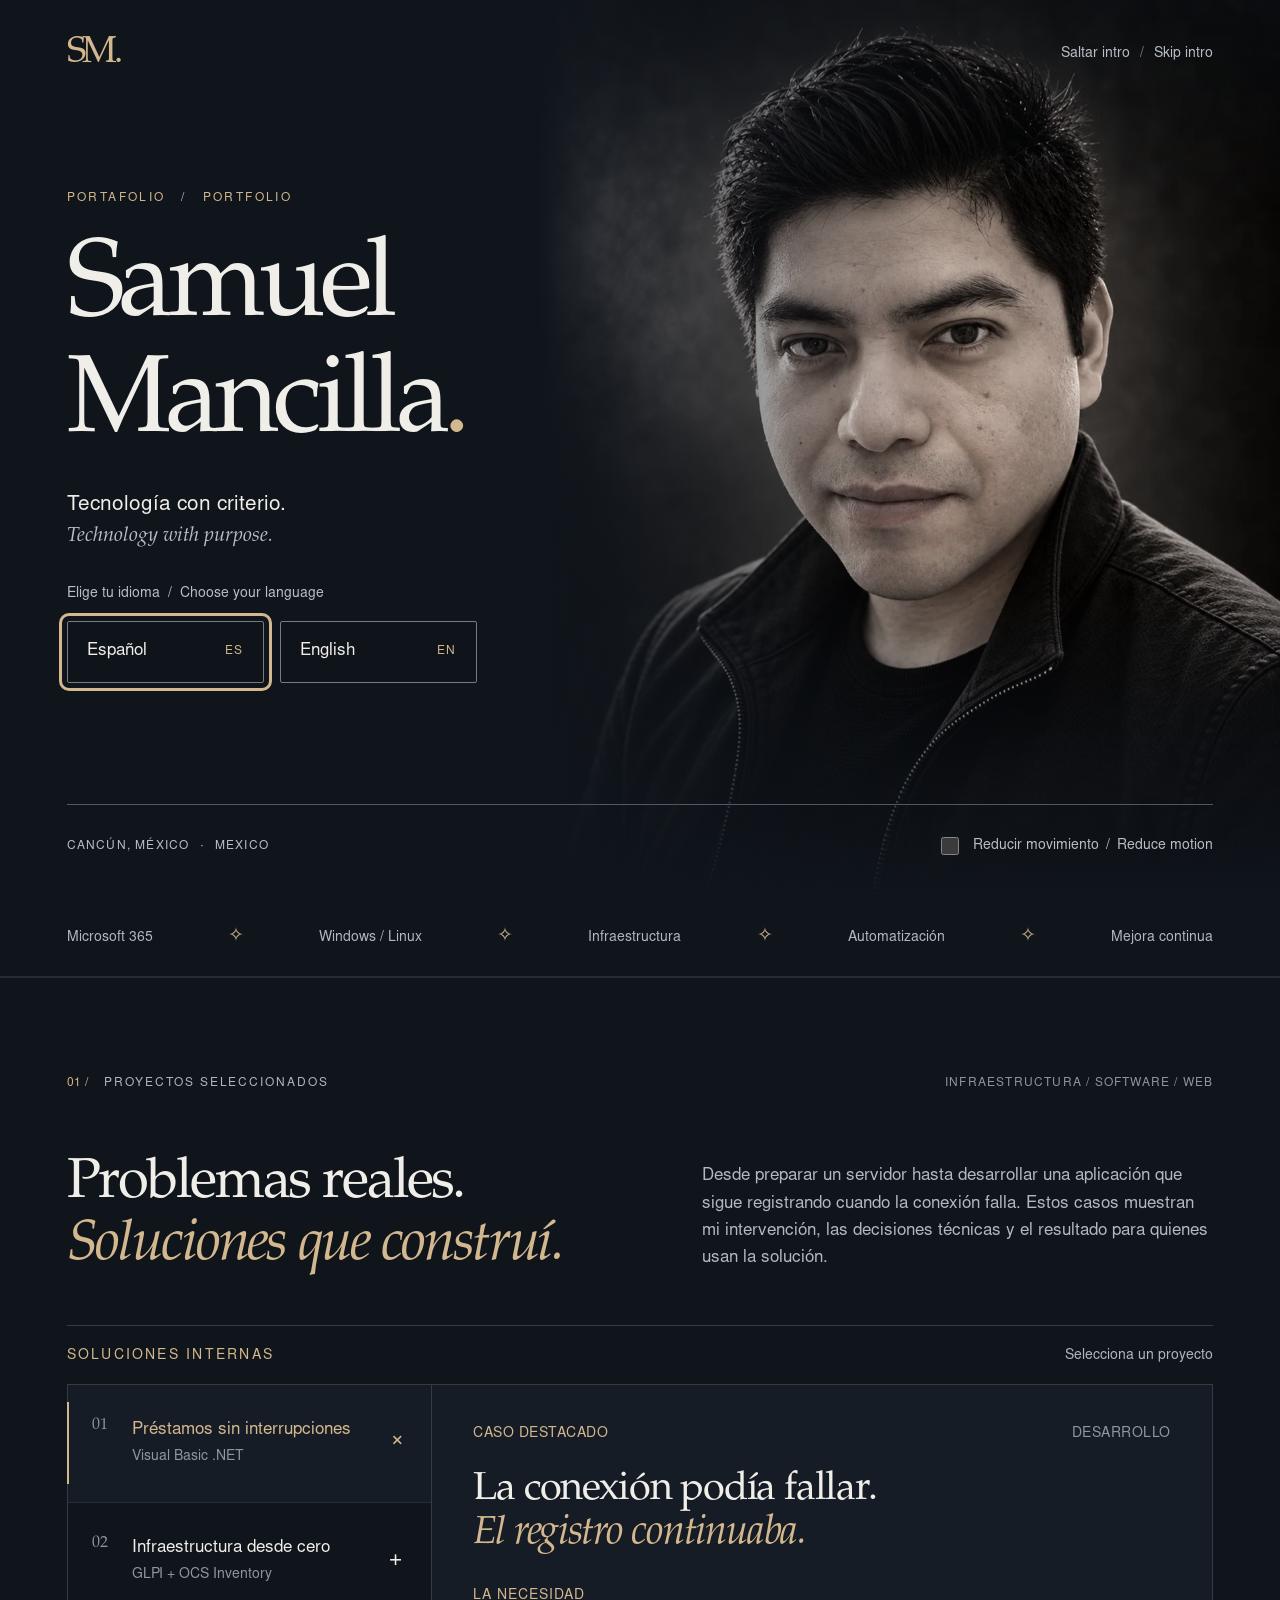
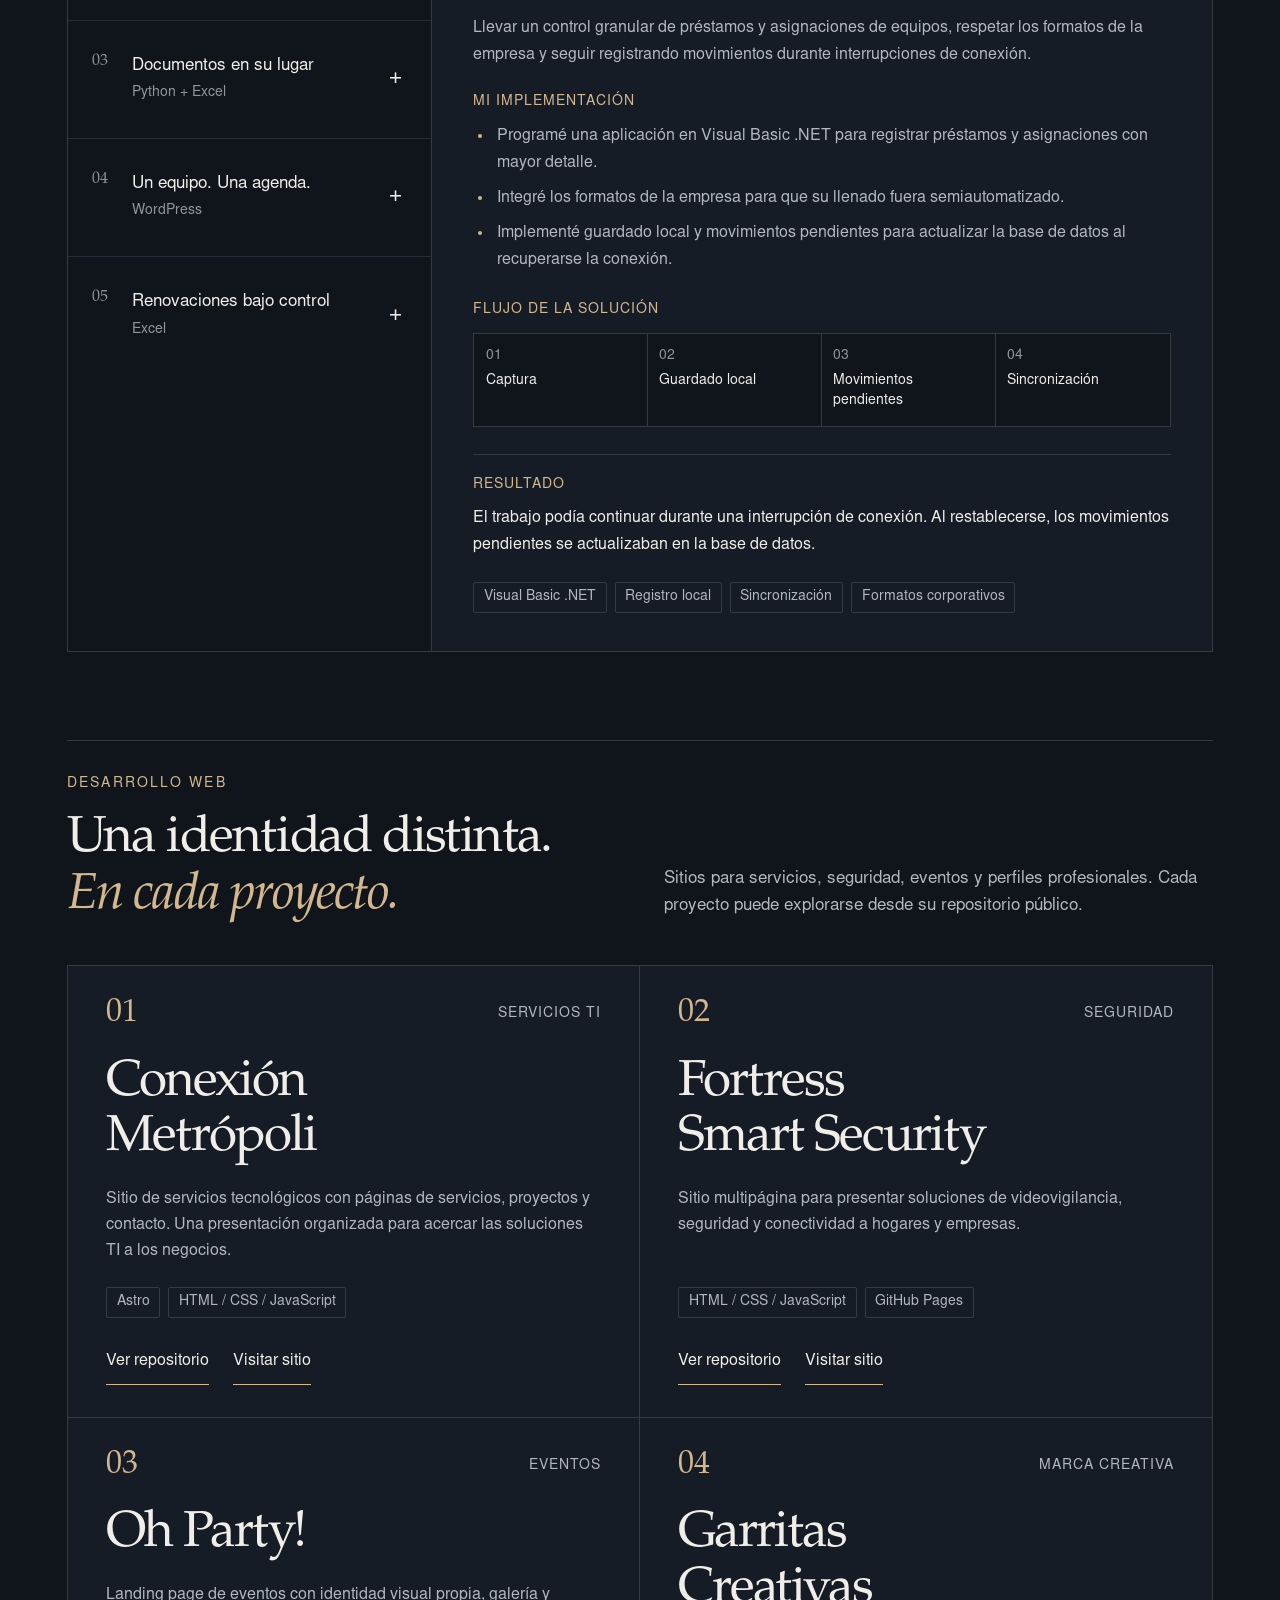
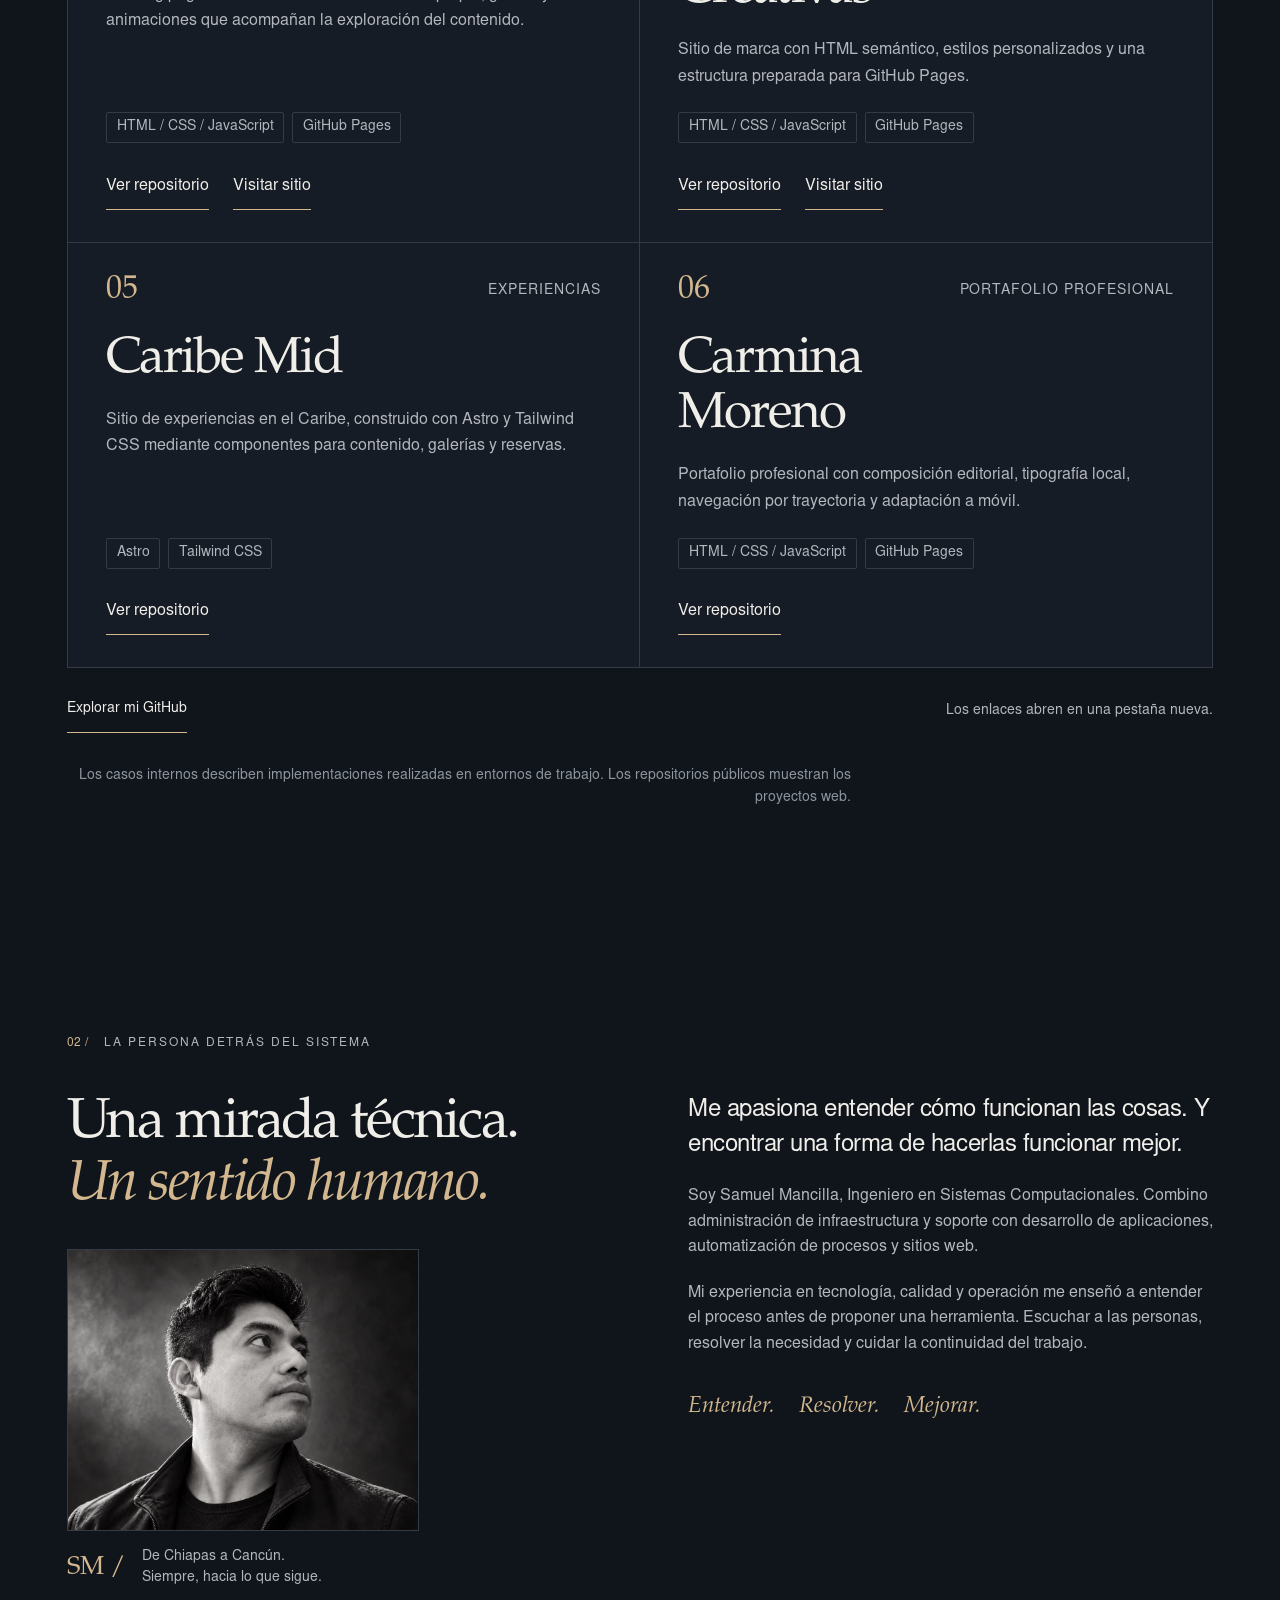
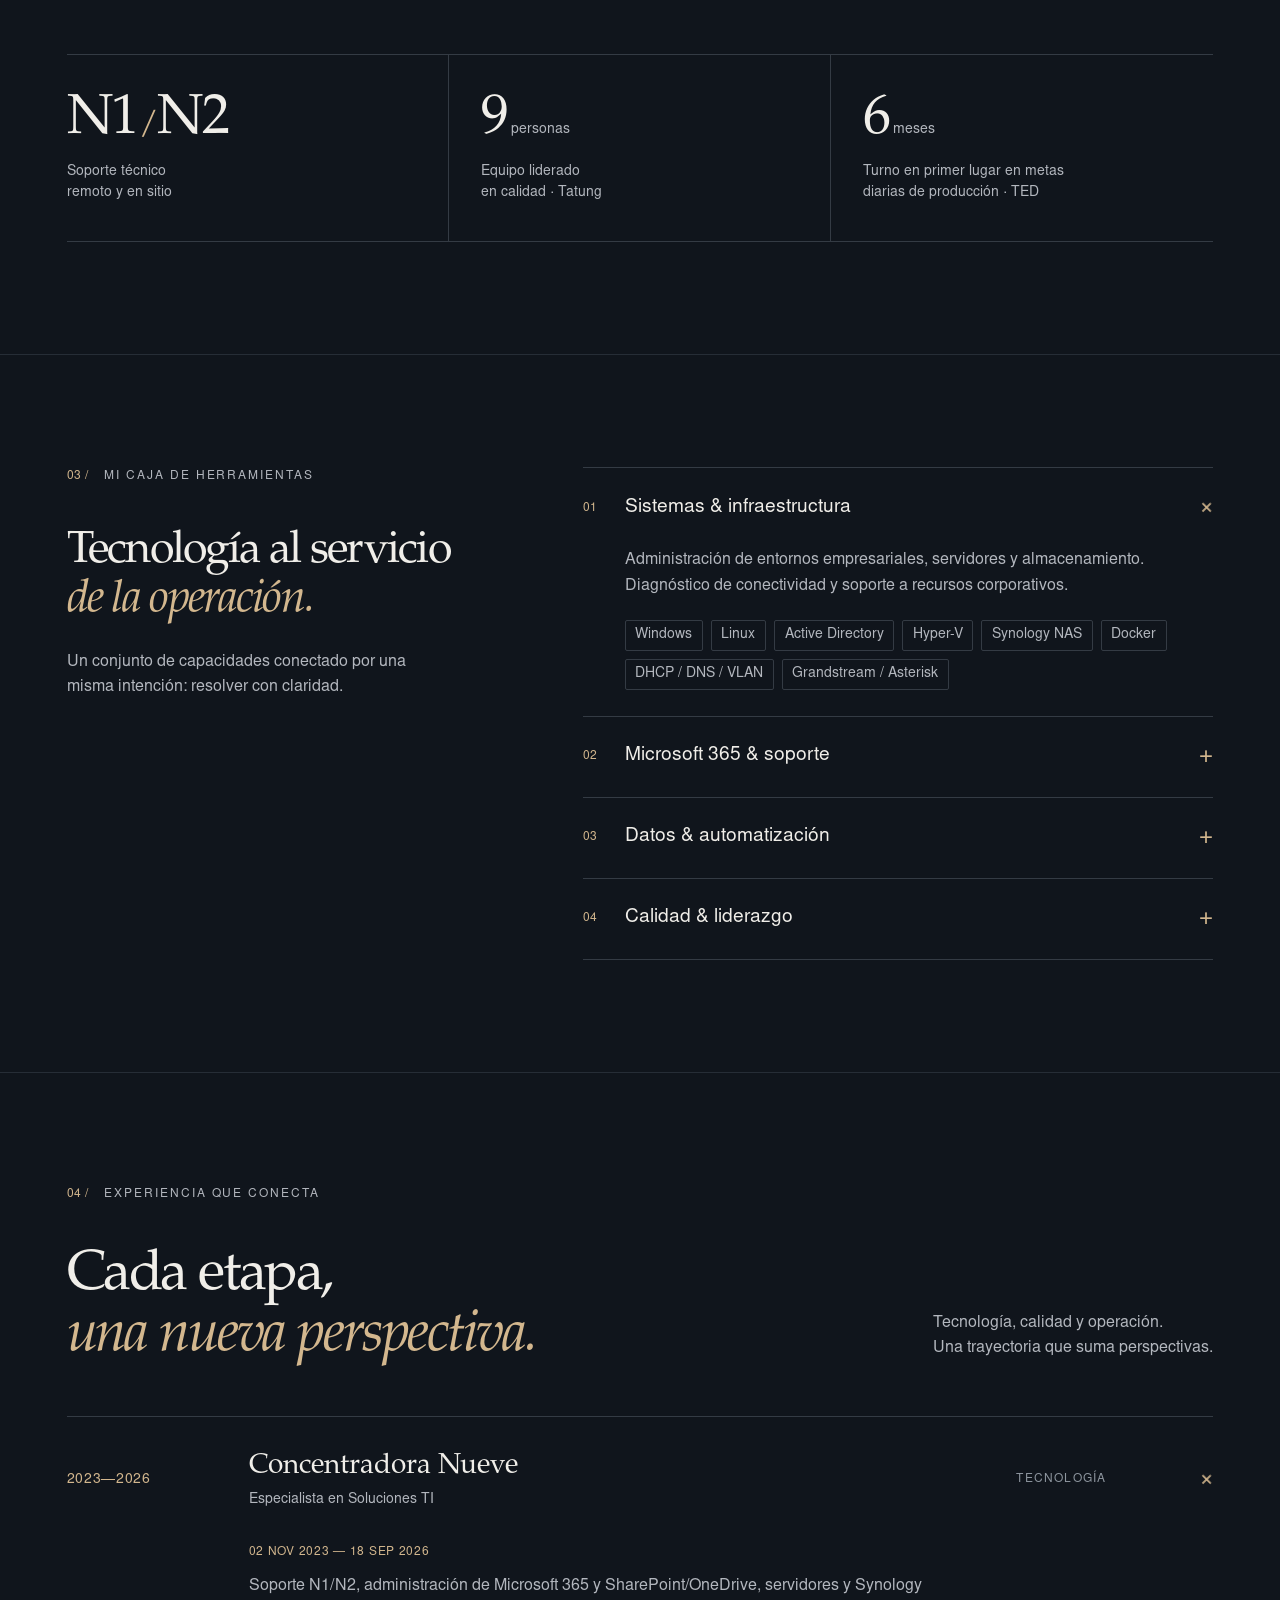
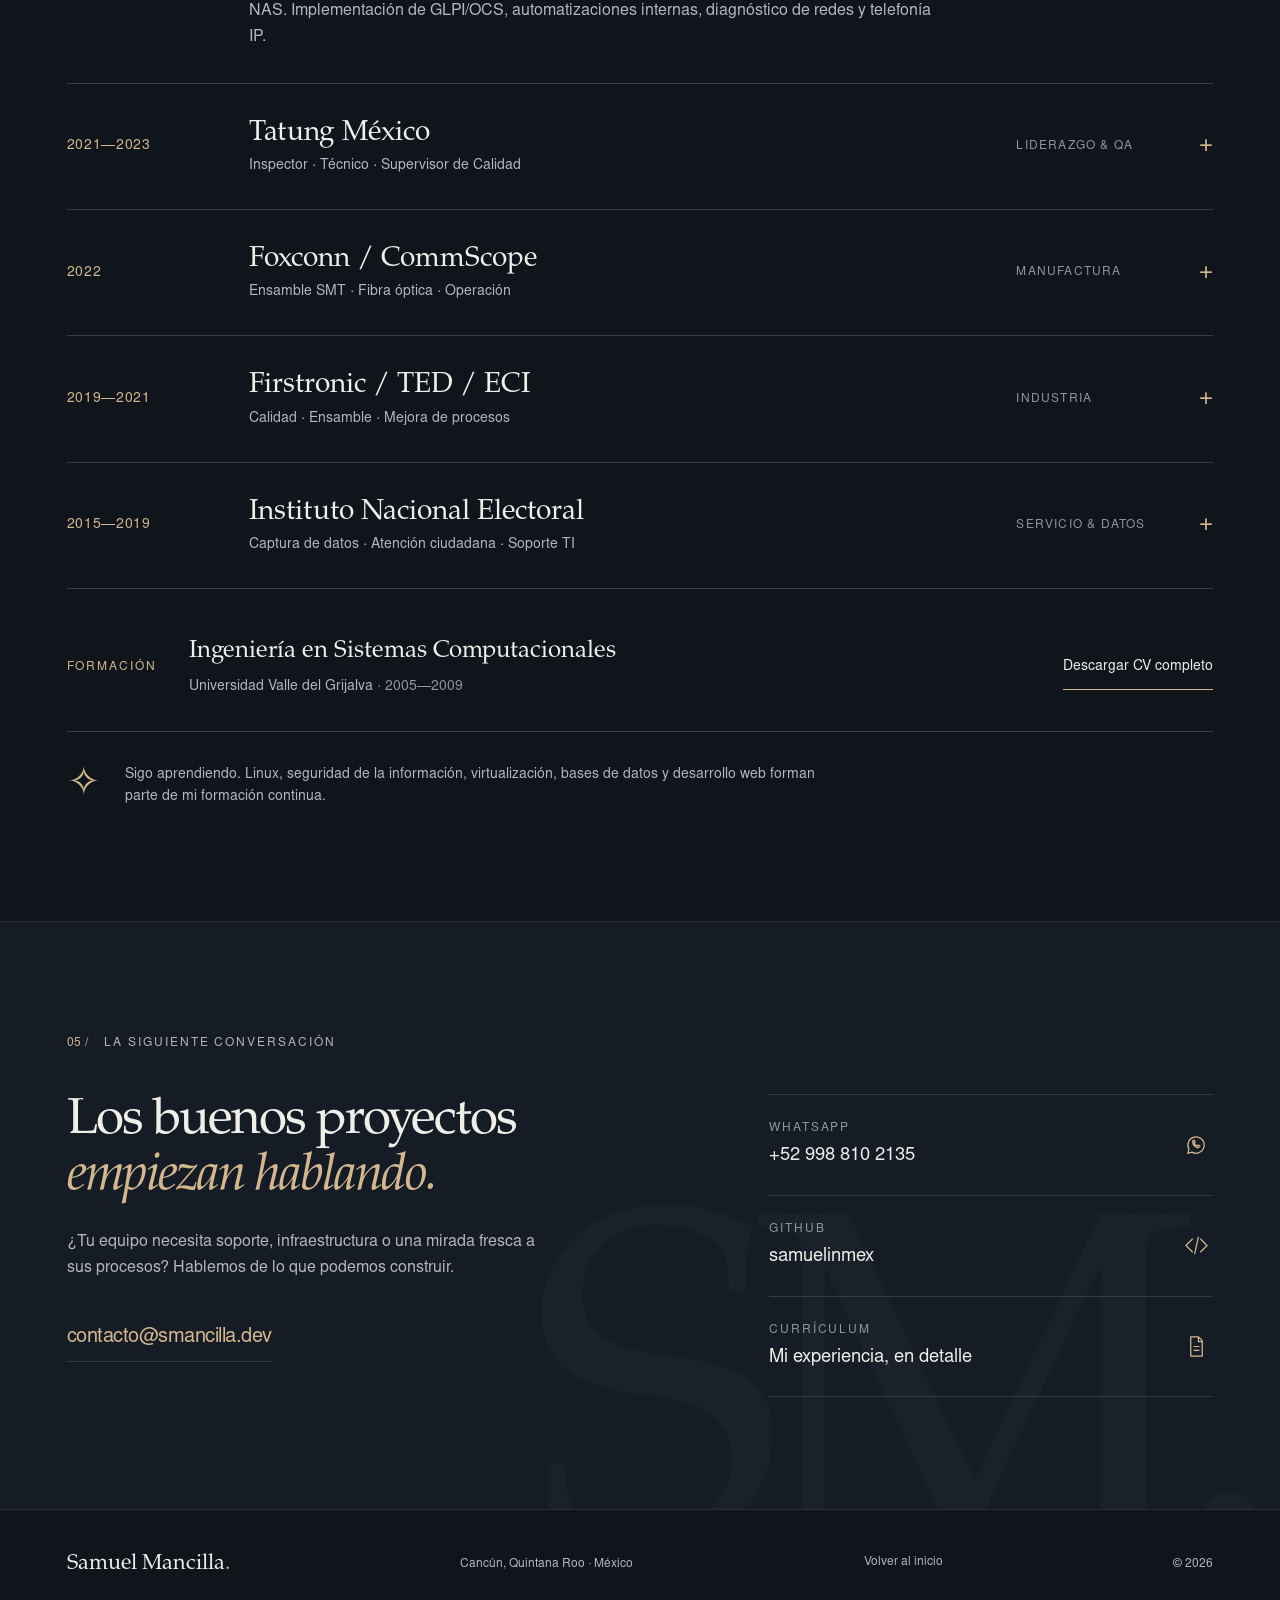
==== commit 694fbd26: "Add files via upload Actualización de portfolio" ====
--- a/index.html
+++ b/index.html
@@ -4,17 +4,21 @@
   <meta charset="UTF-8">
   <meta name="viewport" content="width=device-width, initial-scale=1">
   <meta name="theme-color" content="#10151c">
-  <meta name="description" content="Samuel Mancilla, Ingeniero en Sistemas Computacionales. Soporte N1/N2, Microsoft 365, infraestructura TI, automatización y mejora de procesos en Cancún, México.">
+  <meta name="description" content="Portafolio de Samuel Mancilla: implementación de GLPI/OCS sobre Ubuntu Server y MySQL, aplicaciones en Visual Basic .NET y Python, automatización y desarrollo web.">
   <meta property="og:title" content="Samuel Mancilla — Tecnología con criterio">
-  <meta property="og:description" content="Infraestructura TI, soporte y automatización con una mirada integral de la operación.">
+  <meta property="og:description" content="Infraestructura implementada desde cero, aplicaciones internas y sitios web. Proyectos de Samuel Mancilla.">
   <meta property="og:type" content="website">
+  <meta property="og:url" content="https://smancilla.dev/">
+  <meta property="og:image" content="https://smancilla.dev/assets/samuel-mancilla.webp">
+  <link rel="canonical" href="https://smancilla.dev/">
   <title>Samuel Mancilla — Tecnología con criterio</title>
-  <link rel="icon" type="image/svg+xml" href="data:image/svg+xml,%3Csvg xmlns='http://www.w3.org/2000/svg' viewBox='0 0 64 64'%3E%3Crect width='64' height='64' rx='12' fill='%2310151c'/%3E%3Ctext x='32' y='43' text-anchor='middle' font-family='Georgia,serif' font-size='32' fill='%23d3b78e'%3ESM%3C/text%3E%3C/svg%3E">
+  <link rel="icon" type="image/svg+xml" href="data:image/svg+xml,%3Csvg%20xmlns='http://www.w3.org/2000/svg'%20viewBox='0%200%2064%2064'%3E%3Crect%20width='64'%20height='64'%20rx='12'%20fill='%2310151c'/%3E%3Ctext%20x='32'%20y='43'%20text-anchor='middle'%20font-family='Georgia,serif'%20font-size='32'%20fill='%23d3b78e'%3ESM%3C/text%3E%3C/svg%3E">
   <link rel="preload" href="assets/fonts/serif-regular.woff" as="font" type="font/woff" crossorigin>
   <link rel="preload" href="assets/fonts/sans-regular.woff" as="font" type="font/woff" crossorigin>
   <link rel="preload" href="assets/samuel-mancilla.webp" as="image">
   <link rel="stylesheet" href="styles.css">
   <script>
+    document.documentElement.classList.add('js-enabled');
     try {
       const p = JSON.parse(localStorage.getItem('sm-portfolio-preferences') || '{}');
       const root = document.documentElement;
@@ -53,8 +57,8 @@
       <span class="brand-name">SAMUEL<br>MANCILLA</span>
     </a>
     <nav class="desktop-nav" aria-label="Navegación principal" data-i18n-aria="navLabel">
-      <a href="#perfil" data-i18n="navProfile">Perfil</a>
-      <a href="#impacto" data-i18n="navImpact">Impacto</a>
+      <a href="#impacto" data-i18n="navImpact">Proyectos</a>
+      <a href="#perfil" data-i18n="navProfile">Sobre mí</a>
       <a href="#trayectoria" data-i18n="navCareer">Trayectoria</a>
       <a href="#contacto" data-i18n="navContact">Contacto</a>
     </nav>
@@ -65,12 +69,12 @@
         <button class="language-button" type="button" data-lang="en" lang="en" aria-pressed="false" aria-label="View in English">EN</button>
       </div>
       <button id="preferences-open" class="icon-button preferences-button" type="button" aria-haspopup="dialog" aria-label="Abrir opciones de accesibilidad y apariencia" data-i18n-aria="openPreferences" title="Accesibilidad y apariencia" data-i18n-title="preferencesTitle">
-        <svg viewBox="0 0 24 24" fill="none" stroke="currentColor" stroke-width="1.5" aria-hidden="true"><circle cx="12" cy="4" r="2"/><path d="M4 8c5 2 11 2 16 0M12 10v5m0 0-4 6m4-6 4 6"/></svg>
+        <svg viewbox="0 0 24 24" fill="none" stroke="currentColor" stroke-width="1.5" aria-hidden="true"><circle cx="12" cy="4" r="2"></circle><path d="M4 8c5 2 11 2 16 0M12 10v5m0 0-4 6m4-6 4 6"></path></svg>
       </button>
       <button id="menu-toggle" class="icon-button menu-toggle" type="button" aria-expanded="false" aria-controls="mobile-nav" aria-label="Abrir menú" data-i18n-aria="openMenu"><span></span><span></span></button>
     </div>
     <nav id="mobile-nav" class="mobile-nav" aria-label="Navegación móvil" data-i18n-aria="mobileNavLabel" hidden>
-      <a href="#perfil" data-i18n="navProfile">Perfil</a><a href="#impacto" data-i18n="navImpact">Impacto</a><a href="#trayectoria" data-i18n="navCareer">Trayectoria</a><a href="#contacto" data-i18n="navContact">Contacto</a>
+      <a href="#impacto" data-i18n="navImpact">Proyectos</a><a href="#perfil" data-i18n="navProfile">Sobre mí</a><a href="#trayectoria" data-i18n="navCareer">Trayectoria</a><a href="#contacto" data-i18n="navContact">Contacto</a>
       <a href="assets/cv/Samuel-Mancilla-CV-ES.pdf" class="cv-download" download="Samuel-Mancilla-CV-ES.pdf" data-i18n="download">Descargar CV</a>
     </nav>
   </header>
@@ -84,25 +88,81 @@
       <div class="hero-content">
         <p class="eyebrow hero-eyebrow"><span class="short-rule" aria-hidden="true"></span><span data-i18n="heroEyebrow">INGENIERO EN SISTEMAS COMPUTACIONALES</span></p>
         <h1 id="hero-title"><span data-i18n="heroLineOne">Tecnología</span><br><em data-i18n="heroLineTwo">con criterio.</em></h1>
-        <p class="hero-intro" data-i18n="heroIntro">Detrás de cada sistema, hay personas.<br>Mi trabajo es hacer que ambos avancen.</p>
-        <p class="hero-specialties" data-i18n="heroSpecialties">Infraestructura TI · Soporte N1/N2 · Automatización</p>
+        <p class="hero-intro" data-i18n="heroIntro">Implemento infraestructura y desarrollo herramientas<br>que hacen más simple el trabajo de las personas.</p>
+        <p class="hero-specialties" data-i18n="heroSpecialties">Infraestructura TI · Automatización · Desarrollo web</p>
         <div class="hero-actions">
-          <a class="button button-primary" href="#impacto" data-i18n="explore">Explorar mi trabajo</a>
-          <a class="button button-outline cv-download" href="assets/cv/Samuel-Mancilla-CV-ES.pdf" download="Samuel-Mancilla-CV-ES.pdf"><svg viewBox="0 0 20 20" aria-hidden="true" fill="none" stroke="currentColor" stroke-width="1.3"><path d="M10 2v10m-4-4 4 4 4-4M3 13v4h14v-4"/></svg><span data-i18n="download">Descargar CV</span></a>
+          <a class="button button-primary" href="#impacto" data-i18n="explore">Explorar proyectos</a>
+          <a class="button button-outline cv-download" href="assets/cv/Samuel-Mancilla-CV-ES.pdf" download="Samuel-Mancilla-CV-ES.pdf"><svg viewbox="0 0 20 20" aria-hidden="true" fill="none" stroke="currentColor" stroke-width="1.3"><path d="M10 2v10m-4-4 4 4 4-4M3 13v4h14v-4"></path></svg><span data-i18n="download">Descargar CV</span></a>
         </div>
       </div>
-      <div class="hero-signature"><span class="signature-line" aria-hidden="true"></span><span>Samuel Mancilla</span><small data-i18n="signatureRole">Tecnología & mejora continua</small></div>
+      <div class="hero-signature"><span class="signature-line" aria-hidden="true"></span><span>Samuel Mancilla</span><small data-i18n="signatureRole">Tecnología &amp; mejora continua</small></div>
       <div class="hero-bottom">
-        <span class="location"><svg viewBox="0 0 20 20" aria-hidden="true" fill="none" stroke="currentColor" stroke-width="1.2"><path d="M15.5 8c0 4-5.5 9-5.5 9S4.5 12 4.5 8a5.5 5.5 0 1 1 11 0Z"/><circle cx="10" cy="8" r="1.8"/></svg><span data-i18n="location">CANCÚN, MÉXICO</span></span>
-        <a class="scroll-cue" href="#perfil"><span class="scroll-line" aria-hidden="true"></span><span data-i18n="scroll">UNA MIRADA MÁS CERCANA</span></a>
+        <span class="location"><svg viewbox="0 0 20 20" aria-hidden="true" fill="none" stroke="currentColor" stroke-width="1.2"><path d="M15.5 8c0 4-5.5 9-5.5 9S4.5 12 4.5 8a5.5 5.5 0 1 1 11 0Z"></path><circle cx="10" cy="8" r="1.8"></circle></svg><span data-i18n="location">CANCÚN, MÉXICO</span></span>
+        <a class="scroll-cue" href="#impacto"><span class="scroll-line" aria-hidden="true"></span><span data-i18n="scroll">EXPLORA LO QUE HE CONSTRUIDO</span></a>
         <span class="hero-index" aria-hidden="true">01 — 05</span>
       </div>
     </section>
 
     <div class="discipline-strip" aria-label="Áreas de experiencia" data-i18n-aria="disciplinesLabel"><span>Microsoft 365</span><span class="strip-star" aria-hidden="true">✧</span><span>Windows / Linux</span><span class="strip-star" aria-hidden="true">✧</span><span data-i18n="stripInfrastructure">Infraestructura</span><span class="strip-star" aria-hidden="true">✧</span><span data-i18n="stripAutomation">Automatización</span><span class="strip-star" aria-hidden="true">✧</span><span data-i18n="stripQuality">Mejora continua</span></div>
 
+    <section id="impacto" class="section impact-section" aria-labelledby="impact-title">
+      <div class="section-topline reveal"><div class="section-marker"><span class="section-number">01 /</span><span data-i18n="impactMarker" class="eyebrow">PROYECTOS SELECCIONADOS</span></div><span data-i18n="impactHint" class="micro-label">INFRAESTRUCTURA / SOFTWARE / WEB</span></div>
+      <div class="projects-heading reveal"><h2 data-i18n="impactTitle" id="impact-title">Problemas reales.<br><em>Soluciones que construí.</em></h2><p data-i18n="projectsIntro">Desde preparar un servidor hasta desarrollar una aplicación que sigue registrando cuando la conexión falla. Estos casos muestran mi intervención, las decisiones técnicas y el resultado para quienes usan la solución.</p></div>
+      <div class="project-explorer-heading reveal"><span data-i18n="projectsInternal" class="eyebrow">SOLUCIONES INTERNAS</span><span data-i18n="projectChoiceHint">Selecciona un proyecto</span></div>
+      <div class="case-explorer reveal">
+        <div class="case-selectors" role="tablist" aria-label="Proyectos técnicos internos" data-i18n-aria="caseTabsLabel" aria-orientation="vertical"><button type="button" id="tab-automation" role="tab" aria-selected="true" aria-controls="case-automation" tabindex="0" class="case-tab selected"><span class="case-num">01</span><span><strong data-i18n="loanTitle">Préstamos sin interrupciones</strong><small>Visual Basic .NET</small></span><span class="tab-symbol" aria-hidden="true">+</span></button><button type="button" id="tab-it" role="tab" aria-selected="false" aria-controls="case-it" tabindex="-1" class="case-tab"><span class="case-num">02</span><span><strong data-i18n="infraTitle">Infraestructura desde cero</strong><small>GLPI + OCS Inventory</small></span><span class="tab-symbol" aria-hidden="true">+</span></button><button type="button" id="tab-documents" role="tab" aria-selected="false" aria-controls="case-documents" tabindex="-1" class="case-tab"><span class="case-num">03</span><span><strong data-i18n="hrTitle">Documentos en su lugar</strong><small>Python + Excel</small></span><span class="tab-symbol" aria-hidden="true">+</span></button><button type="button" id="tab-booking" role="tab" aria-selected="false" aria-controls="case-booking" tabindex="-1" class="case-tab"><span class="case-num">04</span><span><strong data-i18n="bookingTitle">Un equipo. Una agenda.</strong><small>WordPress</small></span><span class="tab-symbol" aria-hidden="true">+</span></button><button type="button" id="tab-renewals" role="tab" aria-selected="false" aria-controls="case-renewals" tabindex="-1" class="case-tab"><span class="case-num">05</span><span><strong data-i18n="renewalsTitle">Renovaciones bajo control</strong><small>Excel</small></span><span class="tab-symbol" aria-hidden="true">+</span></button></div>
+        <div class="case-panels"><article id="case-automation" role="tabpanel" aria-labelledby="tab-automation" tabindex="0" class="case-panel project-case">
+            <div class="case-meta"><span data-i18n="projectFeatured">CASO DESTACADO</span><span data-i18n="loanType">DESARROLLO</span></div>
+            <h3 data-i18n="loanHeading">La conexión podía fallar.<br><em>El registro continuaba.</em></h3>
+            <div class="project-brief"><p data-i18n="projectChallenge" class="project-label">LA NECESIDAD</p><p data-i18n="loanChallenge">Llevar un control granular de préstamos y asignaciones de equipos, respetar los formatos de la empresa y seguir registrando movimientos durante interrupciones de conexión.</p></div>
+            <div class="project-scope"><p data-i18n="projectImplementation" class="project-label">MI IMPLEMENTACIÓN</p><ul><li data-i18n="loanStep1">Programé una aplicación en Visual Basic .NET para registrar préstamos y asignaciones con mayor detalle.</li><li data-i18n="loanStep2">Integré los formatos de la empresa para que su llenado fuera semiautomatizado.</li><li data-i18n="loanStep3">Implementé guardado local y movimientos pendientes para actualizar la base de datos al recuperarse la conexión.</li></ul></div>
+            <div class="project-flow-wrap"><p data-i18n="projectFlowLabel" class="project-label">FLUJO DE LA SOLUCIÓN</p><ol class="project-flow" aria-label="Flujo de préstamos: captura, guardado local, movimientos pendientes y sincronización al recuperar la conexión." data-i18n-aria="loanFlowAria"><li><span class="flow-index" aria-hidden="true">01</span><strong data-i18n="loanFlow1">Captura</strong></li><li><span class="flow-index" aria-hidden="true">02</span><strong data-i18n="loanFlow2">Guardado local</strong></li><li><span class="flow-index" aria-hidden="true">03</span><strong data-i18n="loanFlow3">Movimientos pendientes</strong></li><li><span class="flow-index" aria-hidden="true">04</span><strong data-i18n="loanFlow4">Sincronización</strong></li></ol></div>
+            <dl class="case-outcome"><dt data-i18n="projectResult">RESULTADO</dt><dd data-i18n="loanOutcome">El trabajo podía continuar durante una interrupción de conexión. Al restablecerse, los movimientos pendientes se actualizaban en la base de datos.</dd></dl>
+            <div class="tags"><span data-i18n="loanTag1">Visual Basic .NET</span><span data-i18n="loanTag2">Registro local</span><span data-i18n="loanTag3">Sincronización</span><span data-i18n="loanTag4">Formatos corporativos</span></div>
+          </article><article id="case-it" role="tabpanel" aria-labelledby="tab-it" tabindex="0" class="case-panel project-case">
+            <div class="case-meta"><span data-i18n="projectTypeInternal">PROYECTO INTERNO</span><span data-i18n="infraType">INFRAESTRUCTURA</span></div>
+            <h3 data-i18n="infraHeading">Del sistema operativo<br><em>a una URL interna.</em></h3>
+            <div class="project-brief"><p data-i18n="projectChallenge" class="project-label">LA NECESIDAD</p><p data-i18n="infraChallenge">Poner en operación GLPI y OCS Inventory sobre un servidor preparado desde cero y facilitar el acceso dentro de la red mediante una dirección interna.</p></div>
+            <div class="project-scope"><p data-i18n="projectImplementation" class="project-label">MI IMPLEMENTACIÓN</p><ul><li data-i18n="infraStep1">Instalé Ubuntu Server como sistema operativo del servidor.</li><li data-i18n="infraStep2">Configuré MySQL y realicé la implementación de GLPI y OCS Inventory.</li><li data-i18n="infraStep3">Configuré los registros DNS locales en Windows Server 2019 para acceder al sitio con una URL interna.</li></ul></div>
+            <div class="project-flow-wrap"><p data-i18n="projectFlowLabel" class="project-label">FLUJO DE LA SOLUCIÓN</p><ol class="project-flow" aria-label="Componentes implementados: Ubuntu Server, MySQL, GLPI y OCS Inventory, y DNS interno en Windows Server 2019." data-i18n-aria="infraFlowAria"><li><span class="flow-index" aria-hidden="true">01</span><strong data-i18n="infraFlow1">Ubuntu Server</strong></li><li><span class="flow-index" aria-hidden="true">02</span><strong data-i18n="infraFlow2">MySQL</strong></li><li><span class="flow-index" aria-hidden="true">03</span><strong data-i18n="infraFlow3">GLPI / OCS</strong></li><li><span class="flow-index" aria-hidden="true">04</span><strong data-i18n="infraFlow4">DNS interno</strong></li></ol></div>
+            <dl class="case-outcome"><dt data-i18n="projectResult">RESULTADO</dt><dd data-i18n="infraOutcome">Una plataforma interna de gestión TI e inventario con servidor, base de datos y acceso por nombre configurados como parte de la misma implementación.</dd></dl>
+            <div class="tags"><span data-i18n="infraTag1">Ubuntu Server</span><span data-i18n="infraTag2">MySQL</span><span data-i18n="infraTag3">GLPI / OCS</span><span data-i18n="infraTag4">Windows Server 2019</span></div>
+          </article><article id="case-documents" role="tabpanel" aria-labelledby="tab-documents" tabindex="0" class="case-panel project-case">
+            <div class="case-meta"><span data-i18n="projectTypeInternal">PROYECTO INTERNO</span><span data-i18n="hrType">AUTOMATIZACIÓN</span></div>
+            <h3 data-i18n="hrHeading">De archivos dispersos<br><em>a expedientes organizados.</em></h3>
+            <div class="project-brief"><p data-i18n="projectChallenge" class="project-label">LA NECESIDAD</p><p data-i18n="hrChallenge">Organizar documentos de Recursos Humanos y relacionarlos con el personal correcto, evitando la clasificación manual repetitiva.</p></div>
+            <div class="project-scope"><p data-i18n="projectImplementation" class="project-label">MI IMPLEMENTACIÓN</p><ul><li data-i18n="hrStep1">Diseñé una aplicación en Python que leía el ID específico de los archivos.</li><li data-i18n="hrStep2">Comparé ese ID contra una lista de registros en Excel para identificar al personal correspondiente.</li><li data-i18n="hrStep3">Organicé los documentos en carpetas con el nombre de cada persona.</li></ul></div>
+            <div class="project-flow-wrap"><p data-i18n="projectFlowLabel" class="project-label">FLUJO DE LA SOLUCIÓN</p><ol class="project-flow" aria-label="Flujo documental: leer el ID de archivos, compararlo con registros de Excel, identificar a la persona y organizar sus documentos por nombre." data-i18n-aria="hrFlowAria"><li><span class="flow-index" aria-hidden="true">01</span><strong data-i18n="hrFlow1">Archivos con ID</strong></li><li><span class="flow-index" aria-hidden="true">02</span><strong data-i18n="hrFlow2">Cruce con Excel</strong></li><li><span class="flow-index" aria-hidden="true">03</span><strong data-i18n="hrFlow3">Persona identificada</strong></li><li><span class="flow-index" aria-hidden="true">04</span><strong data-i18n="hrFlow4">Carpeta por nombre</strong></li></ol></div>
+            <dl class="case-outcome"><dt data-i18n="projectResult">RESULTADO</dt><dd data-i18n="hrOutcome">La clasificación estructurada redujo tiempos y errores en el proceso de organización documental de Recursos Humanos.</dd></dl>
+            <div class="tags"><span data-i18n="hrTag1">Python</span><span data-i18n="hrTag2">Excel</span><span data-i18n="hrTag3">Gestión documental</span><span data-i18n="hrTag4">Recursos Humanos</span></div>
+          </article><article id="case-booking" role="tabpanel" aria-labelledby="tab-booking" tabindex="0" class="case-panel project-case">
+            <div class="case-meta"><span data-i18n="projectTypeInternal">PROYECTO INTERNO</span><span data-i18n="bookingType">COORDINACIÓN</span></div>
+            <h3 data-i18n="bookingHeading">La disponibilidad,<br><em>a la vista de todos.</em></h3>
+            <div class="project-brief"><p data-i18n="projectChallenge" class="project-label">LA NECESIDAD</p><p data-i18n="bookingChallenge">Coordinar el préstamo de un equipo compartido utilizado en proyectos de diseño 3D, sin depender de consultas constantes entre los interesados.</p></div>
+            <div class="project-scope"><p data-i18n="projectImplementation" class="project-label">MI IMPLEMENTACIÓN</p><ul><li data-i18n="bookingStep1">Implementé un sitio en WordPress con un plugin de reservas.</li><li data-i18n="bookingStep2">Organicé el control de préstamo y seguimiento del equipo compartido.</li><li data-i18n="bookingStep3">Habilité la consulta de disponibilidad para que los interesados vieran si el equipo estaba reservado o libre.</li></ul></div>
+            <div class="project-flow-wrap"><p data-i18n="projectFlowLabel" class="project-label">FLUJO DE LA SOLUCIÓN</p><ol class="project-flow" aria-label="Flujo de reservas: consultar la agenda, ver la disponibilidad, reservar el equipo y dar seguimiento a su uso." data-i18n-aria="bookingFlowAria"><li><span class="flow-index" aria-hidden="true">01</span><strong data-i18n="bookingFlow1">Consultar agenda</strong></li><li><span class="flow-index" aria-hidden="true">02</span><strong data-i18n="bookingFlow2">Ver disponibilidad</strong></li><li><span class="flow-index" aria-hidden="true">03</span><strong data-i18n="bookingFlow3">Reservar equipo</strong></li><li><span class="flow-index" aria-hidden="true">04</span><strong data-i18n="bookingFlow4">Dar seguimiento</strong></li></ol></div>
+            <dl class="case-outcome"><dt data-i18n="projectResult">RESULTADO</dt><dd data-i18n="bookingOutcome">Los interesados podían consultar la disponibilidad del equipo sin preguntar directamente a otras personas, facilitando la coordinación de su uso.</dd></dl>
+            <div class="tags"><span data-i18n="bookingTag1">WordPress</span><span data-i18n="bookingTag2">Reservas</span><span data-i18n="bookingTag3">Equipo compartido</span><span data-i18n="bookingTag4">Diseño 3D</span></div>
+          </article><article id="case-renewals" role="tabpanel" aria-labelledby="tab-renewals" tabindex="0" class="case-panel project-case">
+            <div class="case-meta"><span data-i18n="projectTypeInternal">PROYECTO INTERNO</span><span data-i18n="renewalsType">CONTROL</span></div>
+            <h3 data-i18n="renewalsHeading">El próximo vencimiento<br><em>ya estaba identificado.</em></h3>
+            <div class="project-brief"><p data-i18n="projectChallenge" class="project-label">LA NECESIDAD</p><p data-i18n="renewalsChallenge">Mantener visibles las fechas de vencimiento de licenciamientos y dominios públicos para dar seguimiento a sus renovaciones.</p></div>
+            <div class="project-scope"><p data-i18n="projectImplementation" class="project-label">MI IMPLEMENTACIÓN</p><ul><li data-i18n="renewalsStep1">Diseñé un dashboard en Excel para controlar el licenciamiento.</li><li data-i18n="renewalsStep2">Incluí alertas para destacar los tres licenciamientos más próximos a vencer.</li><li data-i18n="renewalsStep3">También llevé el control de vencimiento de dominios públicos.</li></ul></div>
+            <div class="project-flow-wrap"><p data-i18n="projectFlowLabel" class="project-label">FLUJO DE LA SOLUCIÓN</p><ol class="project-flow" aria-label="Seguimiento de vencimientos: registros y fechas de licencias y dominios, alertas de las tres próximas licencias y seguimiento de renovación." data-i18n-aria="renewalsFlowAria"><li><span class="flow-index" aria-hidden="true">01</span><strong data-i18n="renewalsFlow1">Registro</strong></li><li><span class="flow-index" aria-hidden="true">02</span><strong data-i18n="renewalsFlow2">Fechas de vencimiento</strong></li><li><span class="flow-index" aria-hidden="true">03</span><strong data-i18n="renewalsFlow3">Tres próximas licencias</strong></li><li><span class="flow-index" aria-hidden="true">04</span><strong data-i18n="renewalsFlow4">Seguimiento</strong></li></ol></div>
+            <dl class="case-outcome"><dt data-i18n="projectResult">RESULTADO</dt><dd data-i18n="renewalsOutcome">Una vista de los vencimientos con las tres próximas licencias destacadas y seguimiento de dominios públicos para priorizar las renovaciones.</dd></dl>
+            <div class="tags"><span data-i18n="renewalsTag1">Excel</span><span data-i18n="renewalsTag2">Dashboard</span><span data-i18n="renewalsTag3">Licenciamiento</span><span data-i18n="renewalsTag4">Dominios públicos</span></div>
+          </article></div>
+      </div>
+      <div class="web-projects">
+        <div class="web-projects-heading reveal"><div><p data-i18n="webMarker" class="eyebrow">DESARROLLO WEB</p><h3 data-i18n="webTitle">Una identidad distinta.<br><em>En cada proyecto.</em></h3></div><p data-i18n="webIntro">Sitios para servicios, seguridad, eventos y perfiles profesionales. Cada proyecto puede explorarse desde su repositorio público.</p></div>
+        <div class="web-project-grid"><article class="web-card reveal" data-project="conexionmetropoli"><div class="web-card-top"><span class="web-number">01</span><span data-i18n="webCategoryServices" class="eyebrow">SERVICIOS TI</span></div><h4>Conexión<br>Metrópoli</h4><p data-i18n="webConexionBody" class="web-description">Sitio de servicios tecnológicos con páginas de servicios, proyectos y contacto. Una presentación organizada para acercar las soluciones TI a los negocios.</p><div class="tags"><span>Astro</span><span>HTML / CSS / JavaScript</span></div><div class="web-card-links"><a class="text-link" href="https://github.com/samuelinmex/conexionmetropoli" target="_blank" rel="noopener noreferrer" aria-label="Ver repositorio de Conexión Metrópoli, abre en otra pestaña" data-i18n-aria="webCodeAria1"><span data-i18n="webCode">Ver repositorio</span></a><a class="text-link" href="https://conexionmetropoli.com/" target="_blank" rel="noopener noreferrer" aria-label="Visitar sitio de Conexión Metrópoli, abre en otra pestaña" data-i18n-aria="webVisitAria1"><span data-i18n="webVisit">Visitar sitio</span></a></div></article><article class="web-card reveal" data-project="fortress"><div class="web-card-top"><span class="web-number">02</span><span data-i18n="webCategorySecurity" class="eyebrow">SEGURIDAD</span></div><h4>Fortress<br>Smart Security</h4><p data-i18n="webFortressBody" class="web-description">Sitio multipágina para presentar soluciones de videovigilancia, seguridad y conectividad a hogares y empresas.</p><div class="tags"><span>HTML / CSS / JavaScript</span><span>GitHub Pages</span></div><div class="web-card-links"><a class="text-link" href="https://github.com/samuelinmex/fortress" target="_blank" rel="noopener noreferrer" aria-label="Ver repositorio de Fortress Smart Security, abre en otra pestaña" data-i18n-aria="webCodeAria2"><span data-i18n="webCode">Ver repositorio</span></a><a class="text-link" href="https://fortresssecurity.com.mx/" target="_blank" rel="noopener noreferrer" aria-label="Visitar sitio de Fortress Smart Security, abre en otra pestaña" data-i18n-aria="webVisitAria2"><span data-i18n="webVisit">Visitar sitio</span></a></div></article><article class="web-card reveal" data-project="ohparty"><div class="web-card-top"><span class="web-number">03</span><span data-i18n="webCategoryEvents" class="eyebrow">EVENTOS</span></div><h4>Oh Party!</h4><p data-i18n="webOhpartyBody" class="web-description">Landing page de eventos con identidad visual propia, galería y animaciones que acompañan la exploración del contenido.</p><div class="tags"><span>HTML / CSS / JavaScript</span><span>GitHub Pages</span></div><div class="web-card-links"><a class="text-link" href="https://github.com/samuelinmex/ohparty" target="_blank" rel="noopener noreferrer" aria-label="Ver repositorio de Oh Party!, abre en otra pestaña" data-i18n-aria="webCodeAria3"><span data-i18n="webCode">Ver repositorio</span></a><a class="text-link" href="https://oh-party.com.mx/" target="_blank" rel="noopener noreferrer" aria-label="Visitar sitio de Oh Party!, abre en otra pestaña" data-i18n-aria="webVisitAria3"><span data-i18n="webVisit">Visitar sitio</span></a></div></article><article class="web-card reveal" data-project="garritascreativas"><div class="web-card-top"><span class="web-number">04</span><span data-i18n="webCategoryCreative" class="eyebrow">MARCA CREATIVA</span></div><h4>Garritas<br>Creativas</h4><p data-i18n="webGarritasBody" class="web-description">Sitio de marca con HTML semántico, estilos personalizados y una estructura preparada para GitHub Pages.</p><div class="tags"><span>HTML / CSS / JavaScript</span><span>GitHub Pages</span></div><div class="web-card-links"><a class="text-link" href="https://github.com/samuelinmex/garritascreativas" target="_blank" rel="noopener noreferrer" aria-label="Ver repositorio de Garritas Creativas, abre en otra pestaña" data-i18n-aria="webCodeAria4"><span data-i18n="webCode">Ver repositorio</span></a><a class="text-link" href="https://garritascreativas.com.mx/" target="_blank" rel="noopener noreferrer" aria-label="Visitar sitio de Garritas Creativas, abre en otra pestaña" data-i18n-aria="webVisitAria4"><span data-i18n="webVisit">Visitar sitio</span></a></div></article><article class="web-card reveal" data-project="caribemid-web"><div class="web-card-top"><span class="web-number">05</span><span data-i18n="webCategoryTravel" class="eyebrow">EXPERIENCIAS</span></div><h4>Caribe Mid</h4><p data-i18n="webCaribeBody" class="web-description">Sitio de experiencias en el Caribe, construido con Astro y Tailwind CSS mediante componentes para contenido, galerías y reservas.</p><div class="tags"><span>Astro</span><span>Tailwind CSS</span></div><div class="web-card-links"><a class="text-link" href="https://github.com/samuelinmex/caribemid-web" target="_blank" rel="noopener noreferrer" aria-label="Ver repositorio de Caribe Mid, abre en otra pestaña" data-i18n-aria="webCodeAria5"><span data-i18n="webCode">Ver repositorio</span></a></div></article><article class="web-card reveal" data-project="carmina-portfolio"><div class="web-card-top"><span class="web-number">06</span><span data-i18n="webCategoryProfessional" class="eyebrow">PORTAFOLIO PROFESIONAL</span></div><h4>Carmina<br>Moreno</h4><p data-i18n="webCarminaBody" class="web-description">Portafolio profesional con composición editorial, tipografía local, navegación por trayectoria y adaptación a móvil.</p><div class="tags"><span>HTML / CSS / JavaScript</span><span>GitHub Pages</span></div><div class="web-card-links"><a class="text-link" href="https://github.com/samuelinmex/carmina-portfolio" target="_blank" rel="noopener noreferrer" aria-label="Ver repositorio de Carmina Moreno, abre en otra pestaña" data-i18n-aria="webCodeAria6"><span data-i18n="webCode">Ver repositorio</span></a></div></article></div>
+        <div class="web-projects-footer reveal"><a class="text-link" href="https://github.com/samuelinmex?tab=repositories" target="_blank" rel="noopener noreferrer"><span data-i18n="webAll">Explorar mi GitHub</span></a><p data-i18n="webOpenHint">Los enlaces abren en una pestaña nueva.</p></div>
+      </div>
+      <p data-i18n="sourceNote" class="source-note">Los casos internos describen implementaciones realizadas en entornos de trabajo. Los repositorios públicos muestran los proyectos web.</p>
+    </section>
+
     <section id="perfil" class="section profile-section" aria-labelledby="profile-title">
-      <div class="section-marker reveal"><span class="section-number">01 /</span><span class="eyebrow" data-i18n="profileMarker">LA PERSONA DETRÁS DEL SISTEMA</span></div>
+      <div class="section-marker reveal"><span class="section-number">02 /</span><span class="eyebrow" data-i18n="profileMarker">LA PERSONA DETRÁS DEL SISTEMA</span></div>
       <div class="profile-layout">
         <div class="profile-heading reveal">
           <h2 id="profile-title" data-i18n="profileTitle">Una mirada técnica.<br><em>Un sentido humano.</em></h2>
@@ -113,8 +173,8 @@
         </div>
         <div class="profile-copy reveal">
           <p class="lead" data-i18n="profileLead">Me apasiona entender cómo funcionan las cosas. Y encontrar una forma de hacerlas funcionar mejor.</p>
-          <p data-i18n="profileBody">Soy Samuel Mancilla, Ingeniero en Sistemas Computacionales. Mi trayectoria conecta la tecnología con la operación industrial: soporte a usuarios, administración de infraestructura y Microsoft 365, automatización y liderazgo en calidad.</p>
-          <p data-i18n="profileBodyTwo">Esa combinación me enseñó a mirar más allá del incidente. Entender el proceso, escuchar a las personas y documentar una solución que tenga sentido para quienes la usan.</p>
+          <p data-i18n="profileBody">Soy Samuel Mancilla, Ingeniero en Sistemas Computacionales. Combino administración de infraestructura y soporte con desarrollo de aplicaciones, automatización de procesos y sitios web.</p>
+          <p data-i18n="profileBodyTwo">Mi experiencia en tecnología, calidad y operación me enseñó a entender el proceso antes de proponer una herramienta. Escuchar a las personas, resolver la necesidad y cuidar la continuidad del trabajo.</p>
           <div class="principles"><span data-i18n="principleOne">Entender.</span><span data-i18n="principleTwo">Resolver.</span><span data-i18n="principleThree">Mejorar.</span></div>
         </div>
       </div>
@@ -125,88 +185,13 @@
       </div>
     </section>
 
-    <section id="impacto" class="section impact-section" aria-labelledby="impact-title">
-      <div class="section-topline reveal"><div class="section-marker"><span class="section-number">02 /</span><span class="eyebrow" data-i18n="impactMarker">CONTRIBUCIONES QUE CUENTAN</span></div><span class="micro-label" data-i18n="impactHint">SELECCIONA UN CASO PARA EXPLORARLO</span></div>
-      <h2 id="impact-title" class="reveal" data-i18n="impactTitle">El criterio se convierte<br><em>en resultados.</em></h2>
-      <div class="case-explorer reveal">
-        <div class="case-selectors" role="tablist" aria-label="Logros profesionales" data-i18n-aria="caseTabsLabel" aria-orientation="vertical">
-          <button type="button" id="tab-it" role="tab" aria-selected="true" aria-controls="case-it" tabindex="0" class="case-tab selected"><span class="case-num">01</span><span><strong data-i18n="caseItTitle">Orden en la operación TI</strong><small data-i18n="caseItTag">GLPI + OCS Inventory</small></span><span class="tab-symbol" aria-hidden="true">+</span></button>
-          <button type="button" id="tab-automation" role="tab" aria-selected="false" aria-controls="case-automation" tabindex="-1" class="case-tab"><span class="case-num">02</span><span><strong data-i18n="caseAutoTitle">Menos tareas repetitivas</strong><small data-i18n="caseAutoTag">Automatización + datos</small></span><span class="tab-symbol" aria-hidden="true">+</span></button>
-          <button type="button" id="tab-quality" role="tab" aria-selected="false" aria-controls="case-quality" tabindex="-1" class="case-tab"><span class="case-num">03</span><span><strong data-i18n="caseQualityTitle">Calidad desde el proceso</strong><small data-i18n="caseQualityTag">Liderazgo + mejora continua</small></span><span class="tab-symbol" aria-hidden="true">+</span></button>
-          <button type="button" id="tab-offline" role="tab" aria-selected="false" aria-controls="case-offline" tabindex="-1" class="case-tab"><span class="case-num">04</span><span><strong data-i18n="caseOffTitle">Préstamos sin perder datos</strong><small data-i18n="caseOffTag">VB.NET + modo sin conexión</small></span><span class="tab-symbol" aria-hidden="true">+</span></button>
-          <button type="button" id="tab-hr" role="tab" aria-selected="false" aria-controls="case-hr" tabindex="-1" class="case-tab"><span class="case-num">05</span><span><strong data-i18n="caseHrTitle">Expedientes en orden</strong><small data-i18n="caseHrTag">Python + Excel</small></span><span class="tab-symbol" aria-hidden="true">+</span></button>
-          <button type="button" id="tab-control" role="tab" aria-selected="false" aria-controls="case-control" tabindex="-1" class="case-tab"><span class="case-num">06</span><span><strong data-i18n="caseCtlTitle">Control a la vista</strong><small data-i18n="caseCtlTag">WordPress + Excel</small></span><span class="tab-symbol" aria-hidden="true">+</span></button>
-          <button type="button" id="tab-web" role="tab" aria-selected="false" aria-controls="case-web" tabindex="-1" class="case-tab"><span class="case-num">07</span><span><strong data-i18n="caseWebTitle">Del boceto al navegador</strong><small data-i18n="caseWebTag">Desarrollo web + GitHub</small></span><span class="tab-symbol" aria-hidden="true">+</span></button>
-        </div>
-        <div class="case-panels">
-          <article id="case-it" role="tabpanel" aria-labelledby="tab-it" tabindex="0" class="case-panel">
-            <div class="case-meta"><span>CONCENTRADORA NUEVE</span><span>2023—2026</span></div>
-            <h3 data-i18n="caseItHeading">De incidencias aisladas<br>a una operación trazable.</h3>
-            <p data-i18n="caseItBody">Implementé y administré GLPI y OCS Inventory para centralizar el registro de incidencias, los activos TI y la trazabilidad de los equipos.</p>
-            <div class="system-map" aria-label="Áreas centralizadas con GLPI y OCS Inventory" data-i18n-aria="itMapLabel"><div><span class="map-node-label" data-i18n="incidents">Incidencias</span><strong>GLPI</strong></div><span class="map-connector" aria-hidden="true"></span><div class="map-center"><span data-i18n="traceability">Trazabilidad</span><svg viewBox="0 0 32 32" fill="none" stroke="currentColor" stroke-width="1.2" aria-hidden="true"><rect x="5" y="5" width="22" height="22" rx="3"/><path d="m10 16 4 4 8-9"/></svg></div><span class="map-connector" aria-hidden="true"></span><div><span class="map-node-label" data-i18n="assets">Activos</span><strong>OCS</strong></div></div>
-            <dl class="case-outcome"><dt data-i18n="contribution">CONTRIBUCIÓN</dt><dd data-i18n="caseItOutcome">Gestión centralizada de incidencias y activos, con seguimiento de equipos y apoyo a la continuidad operativa.</dd></dl>
-            <div class="tags"><span>GLPI</span><span>OCS Inventory</span><span>Ubuntu Server</span><span>MySQL</span><span data-i18n="tagLocalDns">DNS local · Windows Server 2019</span><span>Microsoft 365</span><span>Synology NAS</span></div>
-          </article>
-          <article id="case-automation" role="tabpanel" aria-labelledby="tab-automation" tabindex="0" class="case-panel" hidden>
-            <div class="case-meta"><span>INE / CONCENTRADORA NUEVE</span><span>2015—2026</span></div>
-            <h3 data-i18n="caseAutoHeading">La tecnología también está<br>en los pequeños cambios.</h3>
-            <p data-i18n="caseAutoBody">En el INE automaticé parcialmente la captura de movimientos extraordinarios y documentos testimoniales mediante una macro. Más adelante desarrollé herramientas internas para simplificar tareas operativas recurrentes.</p>
-            <div class="workflow-map"><span data-i18n="workflowInput">Información</span><i aria-hidden="true"></i><span class="workflow-core" data-i18n="workflowProcess">Organización<br>automática</span><i aria-hidden="true"></i><span data-i18n="workflowOutput">Registro</span></div>
-            <dl class="case-outcome"><dt data-i18n="contribution">CONTRIBUCIÓN</dt><dd data-i18n="caseAutoOutcome">Información organizada conforme al proceso del módulo y herramientas diseñadas para simplificar el trabajo diario.</dd></dl>
-            <div class="tags"><span>Excel</span><span>SQL</span><span>Visual Basic .NET</span><span data-i18n="tagDocumentation">Documentación</span></div>
-          </article>
-          <article id="case-quality" role="tabpanel" aria-labelledby="tab-quality" tabindex="0" class="case-panel" hidden>
-            <div class="case-meta"><span>TATUNG / TED DE MÉXICO</span><span>2019—2023</span></div>
-            <h3 data-i18n="caseQualityHeading">La mejora se sostiene<br>con personas y método.</h3>
-            <p data-i18n="caseQualityBody">En Tatung avancé de Inspector a Técnico y Supervisor de Calidad, liderando a 9 personas. En TED de México, nuestro turno se mantuvo en primer lugar en objetivos diarios de producción durante seis meses.</p>
-            <div class="quality-map"><div><strong>9</strong><span data-i18n="qualityTeam">personas en el equipo</span></div><span class="quality-divider" aria-hidden="true"></span><div><strong>6</strong><span data-i18n="qualityMonths">meses en primer lugar</span></div></div>
-            <dl class="case-outcome"><dt data-i18n="contribution">CONTRIBUCIÓN</dt><dd data-i18n="caseQualityOutcome">Capacitación QA, estandarización de inspección y análisis de causa raíz. Un enfoque preventivo para cuidar la calidad desde el proceso.</dd></dl>
-            <div class="tags"><span>8D</span><span>Ishikawa</span><span data-i18n="tagWhys">5 Porqués</span><span data-i18n="tagLeadership">Liderazgo QA</span></div>
-          </article>
-          <article id="case-offline" role="tabpanel" aria-labelledby="tab-offline" tabindex="0" class="case-panel" hidden>
-            <div class="case-meta"><span>VISUAL BASIC .NET</span><span data-i18n="caseOffMeta">APLICACIÓN DE ESCRITORIO</span></div>
-            <h3 data-i18n="caseOffHeading">Cada movimiento registrado,<br>incluso sin conexión.</h3>
-            <p data-i18n="caseOffBody">Programé una aplicación para llevar el control detallado de préstamos y asignaciones de equipo. Completa de forma semiautomática los formatos de la empresa y, si la conexión falla, guarda los movimientos en el equipo para actualizar la base de datos cuando se recupera.</p>
-            <div class="workflow-map"><span data-i18n="offInput">Préstamo o<br>asignación</span><i aria-hidden="true"></i><span class="workflow-core" data-i18n="offCore">Guardado local<br>si falla la red</span><i aria-hidden="true"></i><span data-i18n="offOutput">Base de datos<br>actualizada</span></div>
-            <dl class="case-outcome"><dt data-i18n="contribution">CONTRIBUCIÓN</dt><dd data-i18n="caseOffOutcome">Control granular de préstamos y asignaciones, formatos llenados de forma semiautomática y movimientos pendientes protegidos ante fallos de conexión.</dd></dl>
-            <div class="tags"><span>Visual Basic .NET</span><span data-i18n="tagOffline">Modo sin conexión</span><span data-i18n="tagSync">Sincronización</span><span data-i18n="tagForms">Formatos semiautomáticos</span></div>
-          </article>
-          <article id="case-hr" role="tabpanel" aria-labelledby="tab-hr" tabindex="0" class="case-panel" hidden>
-            <div class="case-meta"><span>PYTHON</span><span data-i18n="caseHrMeta">RECURSOS HUMANOS</span></div>
-            <h3 data-i18n="caseHrHeading">Cada documento,<br>en la carpeta de su persona.</h3>
-            <p data-i18n="caseHrBody">Diseñé una aplicación para Recursos Humanos que lee archivos identificados con un ID, los compara contra una lista de registros en Excel y los asigna a una carpeta con el nombre de cada persona. Así se organiza la información de forma estructurada, con menos tiempo y menos errores.</p>
-            <div class="workflow-map"><span data-i18n="hrInput">Archivos<br>con ID</span><i aria-hidden="true"></i><span class="workflow-core" data-i18n="hrCore">Comparación<br>con Excel</span><i aria-hidden="true"></i><span data-i18n="hrOutput">Carpeta por<br>persona</span></div>
-            <dl class="case-outcome"><dt data-i18n="contribution">CONTRIBUCIÓN</dt><dd data-i18n="caseHrOutcome">Documentación del personal clasificada de forma estructurada, con menos tiempo de proceso y menos errores de organización.</dd></dl>
-            <div class="tags"><span>Python</span><span>Excel</span><span data-i18n="tagFiles">Automatización de archivos</span></div>
-          </article>
-          <article id="case-control" role="tabpanel" aria-labelledby="tab-control" tabindex="0" class="case-panel" hidden>
-            <div class="case-meta"><span>WORDPRESS · EXCEL</span><span data-i18n="caseCtlMeta">CONTROL OPERATIVO</span></div>
-            <h3 data-i18n="caseCtlHeading">Disponibilidad y vencimientos,<br>siempre visibles.</h3>
-            <p data-i18n="caseCtlBody">Con WordPress y un plugin de reservas organicé el préstamo de un equipo compartido para proyectos de diseño 3D: quien lo necesita consulta si está libre o reservado, sin preguntar. En Excel armé un dashboard para controlar licenciamientos, con alerta de las tres próximas a vencer, y el vencimiento de dominios públicos.</p>
-            <div class="workflow-map"><span data-i18n="ctlInput">Equipo<br>compartido</span><i aria-hidden="true"></i><span class="workflow-core" data-i18n="ctlCore">Reserva<br>en línea</span><i aria-hidden="true"></i><span data-i18n="ctlOutput">Estado visible<br>para todos</span></div>
-            <dl class="case-outcome"><dt data-i18n="contribution">CONTRIBUCIÓN</dt><dd data-i18n="caseCtlOutcome">Seguimiento claro del uso de un equipo compartido y vencimientos de licencias y dominios bajo control en un dashboard.</dd></dl>
-            <div class="tags"><span>WordPress</span><span data-i18n="tagBooking">Plugin de reservas</span><span>Excel</span><span data-i18n="tagDashboard">Dashboard</span><span data-i18n="tagRenewals">Licencias y dominios</span></div>
-          </article>
-          <article id="case-web" role="tabpanel" aria-labelledby="tab-web" tabindex="0" class="case-panel" hidden>
-            <div class="case-meta"><span>GITHUB / SAMUELINMEX</span><span data-i18n="caseWebMeta">DESARROLLO WEB</span></div>
-            <h3 data-i18n="caseWebHeading">Del boceto<br>al navegador.</h3>
-            <p data-i18n="caseWebBody">He desarrollado sitios web y proyectos técnicos, y los mantengo en GitHub. Estos son algunos de mis repositorios.</p>
-            <ul class="repo-list" aria-label="Repositorios en GitHub" data-i18n-aria="reposLabel"><li><a href="https://github.com/samuelinmex/conexionmetropoli" target="_blank" rel="noopener noreferrer">conexionmetropoli</a></li><li><a href="https://github.com/samuelinmex/fast-track-english" target="_blank" rel="noopener noreferrer">fast-track-english</a></li><li><a href="https://github.com/samuelinmex/caribemid-web" target="_blank" rel="noopener noreferrer">caribemid-web</a></li><li><a href="https://github.com/samuelinmex/ohparty" target="_blank" rel="noopener noreferrer">ohparty</a></li><li><a href="https://github.com/samuelinmex/fortress" target="_blank" rel="noopener noreferrer">fortress</a></li><li><a href="https://github.com/samuelinmex/garritascreativas" target="_blank" rel="noopener noreferrer">garritascreativas</a></li><li><a href="https://github.com/samuelinmex/carmina-portfolio" target="_blank" rel="noopener noreferrer">carmina-portfolio</a></li><li><a href="https://github.com/samuelinmex/samuelinmex.github.io" target="_blank" rel="noopener noreferrer">samuelinmex.github.io</a></li><li><a href="https://github.com/samuelinmex/sqlite-debian-dbeaver-lab" target="_blank" rel="noopener noreferrer">sqlite-debian-dbeaver-lab</a></li><li><a href="https://github.com/samuelinmex/EnergyIT" target="_blank" rel="noopener noreferrer">EnergyIT</a></li></ul>
-            <dl class="case-outcome"><dt data-i18n="contribution">CONTRIBUCIÓN</dt><dd data-i18n="caseWebOutcome">Desarrollo web de principio a fin, desde la estructura hasta la puesta en producción.</dd></dl>
-            <div class="tags"><span>HTML</span><span>CSS</span><span>JavaScript</span><span>Git</span><span>GitHub Pages</span></div>
-          </article>
-        </div>
-      </div>
-      <p class="source-note" data-i18n="sourceNote">Contribuciones documentadas en mi trayectoria profesional.</p>
-    </section>
-
-    <section id="capacidades" class="section capabilities-section" aria-labelledby="capabilities-title">
+<section id="capacidades" class="section capabilities-section" aria-labelledby="capabilities-title">
       <div class="capabilities-intro reveal"><div class="section-marker"><span class="section-number">03 /</span><span class="eyebrow" data-i18n="capMarker">MI CAJA DE HERRAMIENTAS</span></div><h2 id="capabilities-title" data-i18n="capTitle">Tecnología al servicio<br><em>de la operación.</em></h2><p data-i18n="capIntro">Un conjunto de capacidades conectado por una misma intención: resolver con claridad.</p></div>
       <div class="capability-list">
-        <details class="capability reveal" open><summary><span class="capability-number">01</span><span data-i18n="capOne">Sistemas & infraestructura</span><span class="expand-symbol" aria-hidden="true">+</span></summary><div class="capability-content"><p data-i18n="capOneBody">Administración de entornos empresariales, servidores y almacenamiento. Diagnóstico de conectividad y soporte a recursos corporativos.</p><div class="tags"><span>Windows</span><span>Windows Server 2019</span><span>Linux</span><span>Ubuntu Server</span><span>Active Directory</span><span>Hyper-V</span><span>Synology NAS</span><span>Docker</span><span>DHCP / DNS / VLAN</span><span>Grandstream / Asterisk</span></div></div></details>
-        <details class="capability reveal"><summary><span class="capability-number">02</span><span data-i18n="capTwo">Microsoft 365 & soporte</span><span class="expand-symbol" aria-hidden="true">+</span></summary><div class="capability-content"><p data-i18n="capTwoBody">Atención N1/N2 remota y en sitio. Gestión de usuarios, permisos y licencias; acompañamiento a usuarios y coordinación con proveedores.</p><div class="tags"><span>Microsoft 365</span><span>Exchange Online</span><span>SharePoint</span><span>OneDrive</span><span>GLPI</span><span>OCS Inventory</span><span>Helpdesk</span></div></div></details>
-        <details class="capability reveal"><summary><span class="capability-number">03</span><span data-i18n="capThree">Datos & automatización</span><span class="expand-symbol" aria-hidden="true">+</span></summary><div class="capability-content"><p data-i18n="capThreeBody">Herramientas internas, organización de información y desarrollo web autodidacta: desde la estructura hasta la puesta en producción.</p><div class="tags"><span>SQL</span><span>MySQL / MariaDB</span><span>Power BI</span><span data-i18n="advancedExcel">Excel avanzado</span><span>Python</span><span>Visual Basic .NET</span><span>Java</span><span>WordPress</span><span data-i18n="webDevelopment">Desarrollo web</span></div></div></details>
-        <details class="capability reveal"><summary><span class="capability-number">04</span><span data-i18n="capFour">Calidad & liderazgo</span><span class="expand-symbol" aria-hidden="true">+</span></summary><div class="capability-content"><p data-i18n="capFourBody">Experiencia en inspección, metrología, manufactura y formación de equipos. Métodos de análisis para entender la causa y prevenir recurrencias.</p><div class="tags"><span>8D</span><span>Ishikawa</span><span data-i18n="tagWhys">5 Porqués</span><span data-i18n="tagLeadership">Liderazgo QA</span><span>SMT</span><span data-i18n="metrology">Metrología</span><span data-i18n="training">Capacitación</span></div></div></details>
+        <details class="capability reveal" open><summary><span class="capability-number">01</span><span data-i18n="capOne">Sistemas &amp; infraestructura</span><span class="expand-symbol" aria-hidden="true">+</span></summary><div class="capability-content"><p data-i18n="capOneBody">Administración de entornos empresariales, servidores y almacenamiento. Diagnóstico de conectividad y soporte a recursos corporativos.</p><div class="tags"><span>Windows</span><span>Linux</span><span>Active Directory</span><span>Hyper-V</span><span>Synology NAS</span><span>Docker</span><span>DHCP / DNS / VLAN</span><span>Grandstream / Asterisk</span></div></div></details>
+        <details class="capability reveal"><summary><span class="capability-number">02</span><span data-i18n="capTwo">Microsoft 365 &amp; soporte</span><span class="expand-symbol" aria-hidden="true">+</span></summary><div class="capability-content"><p data-i18n="capTwoBody">Atención N1/N2 remota y en sitio. Gestión de usuarios, permisos y licencias; acompañamiento a usuarios y coordinación con proveedores.</p><div class="tags"><span>Microsoft 365</span><span>Exchange Online</span><span>SharePoint</span><span>OneDrive</span><span>GLPI</span><span>OCS Inventory</span><span>Helpdesk</span></div></div></details>
+        <details class="capability reveal"><summary><span class="capability-number">03</span><span data-i18n="capThree">Datos &amp; automatización</span><span class="expand-symbol" aria-hidden="true">+</span></summary><div class="capability-content"><p data-i18n="capThreeBody">Desarrollo de herramientas en Visual Basic .NET y Python, automatización documental, seguimiento de vencimientos en Excel y sitios web con HTML, CSS, JavaScript, Astro y WordPress.</p><div class="tags"><span>SQL</span><span>MySQL / MariaDB</span><span>Power BI</span><span data-i18n="advancedExcel">Excel avanzado</span><span>Visual Basic .NET</span><span>Java</span><span data-i18n="webDevelopment">Desarrollo web</span><span>Python</span><span>WordPress</span><span>Astro</span></div></div></details>
+        <details class="capability reveal"><summary><span class="capability-number">04</span><span data-i18n="capFour">Calidad &amp; liderazgo</span><span class="expand-symbol" aria-hidden="true">+</span></summary><div class="capability-content"><p data-i18n="capFourBody">Experiencia en inspección, metrología, manufactura y formación de equipos. Métodos de análisis para entender la causa y prevenir recurrencias.</p><div class="tags"><span>8D</span><span>Ishikawa</span><span data-i18n="tagWhys">5 Porqués</span><span data-i18n="tagLeadership">Liderazgo QA</span><span>SMT</span><span data-i18n="metrology">Metrología</span><span data-i18n="training">Capacitación</span></div></div></details>
       </div>
     </section>
 
@@ -214,10 +199,10 @@
       <div class="career-header reveal"><div><div class="section-marker"><span class="section-number">04 /</span><span class="eyebrow" data-i18n="careerMarker">EXPERIENCIA QUE CONECTA</span></div><h2 id="career-title" data-i18n="careerTitle">Cada etapa,<br><em>una nueva perspectiva.</em></h2></div><p data-i18n="careerIntro">Tecnología, calidad y operación.<br>Una trayectoria que suma perspectivas.</p></div>
       <div class="timeline">
         <details class="career-entry reveal" open><summary><span class="career-date">2023—2026</span><span class="career-name"><strong>Concentradora Nueve</strong><span data-i18n="careerNueveRole">Especialista en Soluciones TI</span></span><span class="career-type" data-i18n="careerNueveType">TECNOLOGÍA</span><span class="expand-symbol" aria-hidden="true">+</span></summary><div class="career-detail"><p class="exact-dates" data-i18n="careerNueveDates">02 NOV 2023 — 18 SEP 2026</p><p data-i18n="careerNueveBody">Soporte N1/N2, administración de Microsoft 365 y SharePoint/OneDrive, servidores y Synology NAS. Implementación de GLPI/OCS, automatizaciones internas, diagnóstico de redes y telefonía IP.</p></div></details>
-        <details class="career-entry reveal"><summary><span class="career-date">2021—2023</span><span class="career-name"><strong>Tatung México</strong><span data-i18n="careerTatungRole">Inspector · Técnico · Supervisor de Calidad</span></span><span class="career-type" data-i18n="careerTatungType">LIDERAZGO & QA</span><span class="expand-symbol" aria-hidden="true">+</span></summary><div class="career-detail"><p class="exact-dates" data-i18n="careerTatungDates">21 JUL 2021 — 11 AGO 2023</p><p data-i18n="careerTatungBody">Promoción de Inspector a Técnico y Supervisor. Liderazgo de un equipo de 9 personas, capacitación QA, análisis 8D y estandarización de inspección, desde Incoming hasta liberación para embarque.</p></div></details>
+        <details class="career-entry reveal"><summary><span class="career-date">2021—2023</span><span class="career-name"><strong>Tatung México</strong><span data-i18n="careerTatungRole">Inspector · Técnico · Supervisor de Calidad</span></span><span class="career-type" data-i18n="careerTatungType">LIDERAZGO &amp; QA</span><span class="expand-symbol" aria-hidden="true">+</span></summary><div class="career-detail"><p class="exact-dates" data-i18n="careerTatungDates">21 JUL 2021 — 11 AGO 2023</p><p data-i18n="careerTatungBody">Promoción de Inspector a Técnico y Supervisor. Liderazgo de un equipo de 9 personas, capacitación QA, análisis 8D y estandarización de inspección, desde Incoming hasta liberación para embarque.</p></div></details>
         <details class="career-entry reveal"><summary><span class="career-date">2022</span><span class="career-name"><strong>Foxconn / CommScope</strong><span data-i18n="career2022Role">Ensamble SMT · Fibra óptica · Operación</span></span><span class="career-type" data-i18n="career2022Type">MANUFACTURA</span><span class="expand-symbol" aria-hidden="true">+</span></summary><div class="career-detail"><div class="career-subrole"><p class="exact-dates" data-i18n="careerCommscopeDates">ADC DE JUÁREZ (COMMSCOPE) · 06 JUN — 18 JUL 2022</p><p data-i18n="careerCommscopeBody">Inspección, ensamble, empaque y certificación de calidad de productos de fibra óptica. Apoyo como auxiliar de supervisor y seguimiento de materiales.</p></div><div class="career-subrole"><p class="exact-dates" data-i18n="careerFoxconnDates">SCIENTIFIC ATLANTA DE MÉXICO (FOXCONN) · 19 JUL — 14 SEP 2022</p><p data-i18n="careerFoxconnBody">Ensamble y operación SMT, inspección de soldadura, mantenimiento básico de equipo y control de disponibilidad de materiales.</p></div></div></details>
         <details class="career-entry reveal"><summary><span class="career-date">2019—2021</span><span class="career-name"><strong>Firstronic / TED / ECI</strong><span data-i18n="careerIndustryRole">Calidad · Ensamble · Mejora de procesos</span></span><span class="career-type" data-i18n="careerIndustryType">INDUSTRIA</span><span class="expand-symbol" aria-hidden="true">+</span></summary><div class="career-detail"><div class="career-subrole"><p class="exact-dates" data-i18n="careerFirstronicDates">IMS OPERACIONES (FIRSTRONIC) · 10 AGO 2020 — 08 JUL 2021</p><p data-i18n="careerFirstronicBody">Inspector y Técnico de Control de Calidad en electrónica automotriz. Liberación de líneas, alertas de calidad, análisis de causa raíz y capacitación.</p></div><div class="career-subrole"><p class="exact-dates" data-i18n="careerTedDates">TED DE MÉXICO · 27 JUN 2019 — 14 AGO 2020</p><p data-i18n="careerTedBody">Ensamble y soldadura de componentes automotrices. Turno reconocido por seis meses en primer lugar en objetivos diarios; colaboración con ingeniería en mejoras de operación.</p></div><div class="career-subrole"><p class="exact-dates" data-i18n="careerEciDates">ELECTRO COMPONENTES DE MÉXICO · 04 FEB — 23 MAY 2019</p><p data-i18n="careerEciBody">Ensamble de arneses, apoyo como auxiliar de supervisor e inspección de calidad de producto para embarque.</p></div></div></details>
-        <details class="career-entry reveal"><summary><span class="career-date">2015—2019</span><span class="career-name"><strong>Instituto Nacional Electoral</strong><span data-i18n="careerIneRole">Captura de datos · Atención ciudadana · Soporte TI</span></span><span class="career-type" data-i18n="careerIneType">SERVICIO & DATOS</span><span class="expand-symbol" aria-hidden="true">+</span></summary><div class="career-detail"><p class="exact-dates" data-i18n="careerIneDates">03 MAR 2015 — 02 ENE 2019</p><p data-i18n="careerIneBody">Captura y control documental, atención a usuarios y automatización parcial con macros. Instalación de aplicaciones, mantenimiento y configuración de impresoras, escáneres y pads de firma.</p></div></details>
+        <details class="career-entry reveal"><summary><span class="career-date">2015—2019</span><span class="career-name"><strong>Instituto Nacional Electoral</strong><span data-i18n="careerIneRole">Captura de datos · Atención ciudadana · Soporte TI</span></span><span class="career-type" data-i18n="careerIneType">SERVICIO &amp; DATOS</span><span class="expand-symbol" aria-hidden="true">+</span></summary><div class="career-detail"><p class="exact-dates" data-i18n="careerIneDates">03 MAR 2015 — 02 ENE 2019</p><p data-i18n="careerIneBody">Captura y control documental, atención a usuarios y automatización parcial con macros. Instalación de aplicaciones, mantenimiento y configuración de impresoras, escáneres y pads de firma.</p></div></details>
       </div>
       <div class="education-row reveal"><span class="eyebrow" data-i18n="educationLabel">FORMACIÓN</span><div><h3 data-i18n="degree">Ingeniería en Sistemas Computacionales</h3><p>Universidad Valle del Grijalva <span>· 2005—2009</span></p></div><a class="text-link cv-download" href="assets/cv/Samuel-Mancilla-CV-ES.pdf" download="Samuel-Mancilla-CV-ES.pdf" data-i18n="completeCv">Descargar CV completo</a></div>
       <div class="learning-note reveal"><span class="learning-glyph" aria-hidden="true">✧</span><p data-i18n="learningNote">Sigo aprendiendo. Linux, seguridad de la información, virtualización, bases de datos y desarrollo web forman parte de mi formación continua.</p></div>
@@ -226,14 +211,14 @@
     <section id="contacto" class="section contact-section" aria-labelledby="contact-title">
       <div class="contact-decor" aria-hidden="true">SM.</div>
       <div class="section-marker reveal"><span class="section-number">05 /</span><span class="eyebrow" data-i18n="contactMarker">LA SIGUIENTE CONVERSACIÓN</span></div>
-      <div class="contact-layout"><div class="reveal"><h2 id="contact-title" data-i18n="contactTitle">Los buenos proyectos<br><em>empiezan hablando.</em></h2><p data-i18n="contactIntro">¿Tu equipo necesita soporte, infraestructura o una mirada fresca a sus procesos? Hablemos de lo que podemos construir.</p><a class="contact-email" href="mailto:contacto@smancilla.dev">contacto@smancilla.dev</a></div><div class="contact-options reveal"><a href="https://wa.me/529988102135" target="_blank" rel="noopener noreferrer"><span class="eyebrow">WHATSAPP</span><span>+52 998 810 2135</span><svg viewBox="0 0 24 24" fill="none" stroke="currentColor" stroke-width="1.3" aria-hidden="true"><path d="M20 11.5a8.5 8.5 0 0 1-12.7 7.4L3 20l1.1-4.3A8.5 8.5 0 1 1 20 11.5Z"/><path d="M8 7.5c0 4 2 6 6 7l1.5-2-2-1-1 1c-2-1-3-2-3-3l1-1-1-2Z"/></svg></a><a href="https://github.com/samuelinmex" target="_blank" rel="noopener noreferrer"><span class="eyebrow">GITHUB</span><span>samuelinmex</span><svg viewBox="0 0 24 24" fill="none" stroke="currentColor" stroke-width="1.3" aria-hidden="true"><path d="m8 5-7 7 7 7m8-14 7 7-7 7M14 3l-4 18"/></svg></a><a class="cv-download" href="assets/cv/Samuel-Mancilla-CV-ES.pdf" download="Samuel-Mancilla-CV-ES.pdf"><span class="eyebrow" data-i18n="contactCvLabel">CURRÍCULUM</span><span data-i18n="contactCvText">Mi experiencia, en detalle</span><svg viewBox="0 0 24 24" fill="none" stroke="currentColor" stroke-width="1.3" aria-hidden="true"><path d="M6 2h8l4 4v16H6Z"/><path d="M14 2v5h4M9 12h6m-6 4h6"/></svg></a></div></div>
+      <div class="contact-layout"><div class="reveal"><h2 id="contact-title" data-i18n="contactTitle">Los buenos proyectos<br><em>empiezan hablando.</em></h2><p data-i18n="contactIntro">¿Tu equipo necesita soporte, infraestructura o una mirada fresca a sus procesos? Hablemos de lo que podemos construir.</p><a class="contact-email" href="mailto:contacto@smancilla.dev">contacto@smancilla.dev</a></div><div class="contact-options reveal"><a href="https://wa.me/529988102135" target="_blank" rel="noopener noreferrer"><span class="eyebrow">WHATSAPP</span><span>+52 998 810 2135</span><svg viewbox="0 0 24 24" fill="none" stroke="currentColor" stroke-width="1.3" aria-hidden="true"><path d="M20 11.5a8.5 8.5 0 0 1-12.7 7.4L3 20l1.1-4.3A8.5 8.5 0 1 1 20 11.5Z"></path><path d="M8 7.5c0 4 2 6 6 7l1.5-2-2-1-1 1c-2-1-3-2-3-3l1-1-1-2Z"></path></svg></a><a href="https://github.com/samuelinmex" target="_blank" rel="noopener noreferrer"><span class="eyebrow">GITHUB</span><span>samuelinmex</span><svg viewbox="0 0 24 24" fill="none" stroke="currentColor" stroke-width="1.3" aria-hidden="true"><path d="m8 5-7 7 7 7m8-14 7 7-7 7M14 3l-4 18"></path></svg></a><a class="cv-download" href="assets/cv/Samuel-Mancilla-CV-ES.pdf" download="Samuel-Mancilla-CV-ES.pdf"><span class="eyebrow" data-i18n="contactCvLabel">CURRÍCULUM</span><span data-i18n="contactCvText">Mi experiencia, en detalle</span><svg viewbox="0 0 24 24" fill="none" stroke="currentColor" stroke-width="1.3" aria-hidden="true"><path d="M6 2h8l4 4v16H6Z"></path><path d="M14 2v5h4M9 12h6m-6 4h6"></path></svg></a></div></div>
     </section>
   </main>
 
   <footer class="site-footer"><a class="footer-brand" href="#inicio">Samuel Mancilla<span>.</span></a><p data-i18n="footerLocation">Cancún, Quintana Roo · México</p><a href="#inicio" data-i18n="backToTop">Volver al inicio</a><span>© <span id="year">2026</span></span></footer>
 
   <dialog id="preferences" class="preferences-dialog" aria-labelledby="preferences-title">
-    <div class="dialog-header"><div><span class="eyebrow" data-i18n="preferencesEyebrow">A TU MANERA</span><h2 id="preferences-title" data-i18n="preferencesTitle">Accesibilidad y apariencia</h2></div><button class="icon-button close-dialog" type="button" aria-label="Cerrar opciones" data-i18n-aria="closePreferences"><svg viewBox="0 0 24 24" fill="none" stroke="currentColor" stroke-width="1.5" aria-hidden="true"><path d="m6 6 12 12M6 18 18 6"/></svg></button></div>
+    <div class="dialog-header"><div><span class="eyebrow" data-i18n="preferencesEyebrow">A TU MANERA</span><h2 id="preferences-title" data-i18n="preferencesTitle">Accesibilidad y apariencia</h2></div><button class="icon-button close-dialog" type="button" aria-label="Cerrar opciones" data-i18n-aria="closePreferences"><svg viewbox="0 0 24 24" fill="none" stroke="currentColor" stroke-width="1.5" aria-hidden="true"><path d="m6 6 12 12M6 18 18 6"></path></svg></button></div>
     <fieldset class="theme-fieldset"><legend data-i18n="themeLegend">Elige un tema</legend><div class="theme-options"><label class="theme-option"><input type="radio" name="theme" value="graphite" checked><span class="theme-preview graphite-preview" aria-hidden="true">Aa</span><span data-i18n="themeGraphite">Grafito</span></label><label class="theme-option"><input type="radio" name="theme" value="light"><span class="theme-preview light-preview" aria-hidden="true">Aa</span><span data-i18n="themeLight">Claro</span></label><label class="theme-option"><input type="radio" name="theme" value="contrast"><span class="theme-preview contrast-preview" aria-hidden="true">Aa</span><span data-i18n="themeContrast">Alto contraste</span></label></div></fieldset>
     <label class="preference-row" for="motion-toggle"><span><strong data-i18n="reduceMotion">Reducir movimiento</strong><small data-i18n="reduceMotionHelp">Desactiva animaciones y desplazamiento suave.</small></span><input id="motion-toggle" class="switch" type="checkbox" role="switch"></label>
     <label class="preference-row" for="cursor-toggle"><span><strong data-i18n="cursorLabel">Halo del cursor</strong><small data-i18n="cursorHelp">Visible con ratón, también en alto contraste.</small></span><input id="cursor-toggle" class="switch" type="checkbox" role="switch" checked></label>
@@ -244,4 +229,4 @@
   <div id="status-message" class="visually-hidden" role="status" aria-live="polite"></div>
   <noscript><div class="noscript-note">Para cambiar el idioma y las preferencias, activa JavaScript. <a href="assets/cv/Samuel-Mancilla-CV-EN.pdf" download>Download English résumé</a>. Los CV y el contenido en español están disponibles sin JavaScript.</div></noscript>
 </body>
-</html>
+</html>
--- a/styles.css
+++ b/styles.css
@@ -134,11 +134,112 @@
 html[data-large-text=true] .intro-language-picker{max-width:550px}
 @media(max-width:480px){html[data-large-text=true] .intro-name{font-size:clamp(1.8rem,10vw,3rem)}html[data-large-text=true] .intro-enter{gap:.5rem;padding:.8rem .6rem}html[data-large-text=true] .intro-skip{font-size:.75rem}}
 
-.case-tab{min-height:104px}
-.case-meta span:last-child{text-align:right}
-.repo-list{list-style:none;margin:1.5rem 0 1.8rem;padding:0;display:grid;grid-template-columns:repeat(2,minmax(0,1fr));gap:0 2rem;border-top:1px solid var(--line-soft)}
-.repo-list li{border-bottom:1px solid var(--line-soft)}
-.repo-list a{display:block;padding:.65rem 0;min-height:44px;font-size:.875rem;color:var(--muted);overflow-wrap:anywhere;transition:color .2s}
-.repo-list a:hover{color:var(--accent)}
-@media(max-width:800px){.case-selectors{scroll-snap-type:x proximity}.case-tab{flex:0 0 auto;width:min(68%,15rem);min-height:122px;scroll-snap-align:start}.repo-list{grid-template-columns:1fr}}
-@media(max-width:480px){.case-tab{width:72%;min-height:150px}.case-meta span:last-child{text-align:left}}
+/* Project cases lead the portfolio. Workflows describe real implementation steps. */
+.projects-heading{display:grid;grid-template-columns:1.15fr 1fr;gap:3rem;align-items:end;margin:1.25rem 0 3rem}
+.impact-section .projects-heading h2{margin:0;max-width:13em}
+.projects-heading>p{font-size:1.0625rem;color:var(--muted);max-width:36em;padding-bottom:.3rem}
+.project-explorer-heading{display:flex;justify-content:space-between;align-items:center;gap:1.5rem;margin-bottom:1rem;padding-top:1.2rem;border-top:1px solid var(--line)}
+.project-explorer-heading>.eyebrow{color:var(--accent);font-size:.875rem}
+.project-explorer-heading>span:last-child{color:var(--muted);font-size:.875rem}
+.impact-section .case-explorer{grid-template-columns:minmax(260px,.7fr) minmax(0,1.5fr)}
+.impact-section .case-selectors{padding:0;min-width:0}
+.impact-section .case-tab{min-height:118px;grid-template-columns:24px minmax(0,1fr) 18px;padding:1.5rem;gap:1rem}
+.impact-section .case-tab strong{font-size:1.0625rem;line-height:1.4}
+.impact-section .case-tab small{font-size:.875rem;margin-top:.35rem;line-height:1.4}
+.case-panels{min-width:0}
+.project-case{min-height:720px;padding:2.4rem 2.6rem}
+.project-case h3{font-size:clamp(2.1rem,3.1vw,3rem);line-height:1.1;max-width:18em}
+.project-case h3 em{display:inline;color:var(--accent)}
+.project-case .case-meta{font-size:.875rem;letter-spacing:.035em;flex-wrap:wrap;margin-bottom:1.5rem;gap:.5rem 1rem}
+.project-case .case-meta>span:first-child{color:var(--accent)}
+.project-brief{margin-top:1.8rem}
+.project-label{font-size:.875rem;letter-spacing:.07em;color:var(--accent);line-height:1.5}
+.project-brief>p:last-child{color:var(--muted);font-size:1rem;margin-top:.55rem;line-height:1.65}
+.project-scope{margin-top:1.5rem}
+.project-scope ul{padding:0 0 0 1.2rem;margin:.65rem 0 0;color:var(--muted);font-size:1rem;line-height:1.65}
+.project-scope li{padding-left:.25rem}
+.project-scope li+li{margin-top:.55rem}
+.project-scope li::marker{color:var(--accent)}
+.project-flow-wrap{margin:1.7rem 0}
+.project-flow{display:grid;grid-template-columns:repeat(4,minmax(0,1fr));list-style:none;padding:0;margin:.75rem 0 0;border:1px solid var(--line);background:var(--bg)}
+.project-flow>li{padding:.9rem .7rem;border-right:1px solid var(--line);min-width:0;display:flex;flex-direction:column;gap:.5rem}
+.project-flow>li:last-child{border-right:0}
+.flow-index{color:var(--faint);font-size:.875rem;line-height:1}
+.project-flow strong{font-size:.875rem;line-height:1.45;font-weight:400;overflow-wrap:anywhere}
+.project-case .case-outcome{border-top:1px solid var(--line);padding-top:1.2rem;margin-bottom:1.5rem}
+.project-case .case-outcome dt{font-size:.875rem;color:var(--accent);letter-spacing:.07em;margin-bottom:.55rem}
+.project-case .case-outcome dd{font-size:1rem;line-height:1.65;color:var(--text)}
+.web-projects{margin-top:5.5rem}
+.web-projects-heading{display:grid;grid-template-columns:1fr 1fr;gap:3rem;align-items:end;margin-bottom:2.5rem;border-top:1px solid var(--line);padding-top:2rem}
+.web-projects-heading .eyebrow{font-size:.875rem;color:var(--accent);margin-bottom:1rem}
+.web-projects-heading h3{font-family:var(--serif);font-size:clamp(2.3rem,4vw,3.8rem);line-height:1.1;letter-spacing:-.035em;font-weight:400}
+.web-projects-heading>p{font-size:1.0625rem;color:var(--muted);max-width:33em;padding-bottom:.3rem}
+.web-project-grid{display:grid;grid-template-columns:repeat(2,minmax(0,1fr));border:1px solid var(--line);background:var(--surface)}
+.web-card{padding:2rem 2.4rem;min-width:0;display:flex;flex-direction:column;align-items:start;border-bottom:1px solid var(--line);transition:background .25s}
+.web-card:nth-child(odd){border-right:1px solid var(--line)}
+.web-card:nth-last-child(-n+2){border-bottom:0}
+.web-card:hover,.web-card:focus-within{background:var(--surface-two)}
+.web-card-top{display:flex;gap:1.25rem;justify-content:space-between;align-items:center;width:100%;margin-bottom:1.6rem}
+.web-number{font-family:var(--serif);font-size:2rem;line-height:1;color:var(--accent)}
+.web-card-top .eyebrow{font-size:.875rem;letter-spacing:.07em;color:var(--muted);text-align:right}
+.web-card h4{font-family:var(--serif);font-size:clamp(2.5rem,4vw,4rem);letter-spacing:-.04em;line-height:1.08;font-weight:400;margin:0 0 1.2rem;overflow-wrap:anywhere}
+.web-description{font-size:1rem;color:var(--muted);max-width:36em;line-height:1.65;margin-bottom:1.4rem}
+.web-card .tags{margin-top:auto;gap:.5rem}
+.web-card-links{display:flex;flex-wrap:wrap;gap:.4rem 1.5rem;margin-top:1.3rem;width:100%}
+.web-card .text-link{font-size:1rem}
+.web-projects-footer{display:flex;justify-content:space-between;align-items:center;gap:1.5rem;margin-top:1.3rem}
+.web-projects-footer p{font-size:.875rem;color:var(--muted)}
+.impact-section .source-note{font-size:.875rem;max-width:56em;margin-top:2rem;line-height:1.6}
+html:not(.js-enabled) .case-selectors{display:none}
+html:not(.js-enabled) .impact-section .case-explorer{grid-template-columns:1fr}
+html:not(.js-enabled) .project-case+.project-case{border-top:1px solid var(--line)}
+html[data-large-text=true] .impact-section .case-explorer{grid-template-columns:1fr}
+html[data-large-text=true] .project-case{min-height:0}
+html[data-large-text=true] .project-flow{grid-template-columns:repeat(2,minmax(0,1fr))}
+html[data-large-text=true] .project-flow>li{border:0;border-bottom:1px solid var(--line)}
+html[data-large-text=true] .project-flow>li:nth-child(odd){border-right:1px solid var(--line)}
+html[data-large-text=true] .project-flow>li:nth-last-child(-n+2){border-bottom:0}
+html[data-large-text=true] .projects-heading,html[data-large-text=true] .web-projects-heading{grid-template-columns:1fr;gap:1.5rem}
+html[data-theme=contrast] .web-card:hover,html[data-theme=contrast] .web-card:focus-within{background:#101010}
+@media(max-width:1050px){.projects-heading{gap:2rem}.project-case{padding:2rem}.web-card{padding:2rem}.impact-section .case-tab{padding:1.3rem;gap:.7rem}}
+@media(max-width:800px){
+ .projects-heading,.web-projects-heading{grid-template-columns:1fr;gap:1.5rem}
+ .impact-section .case-explorer{grid-template-columns:1fr}
+ .impact-section .case-selectors{display:flex;overflow-x:auto;overscroll-behavior-x:contain;scroll-snap-type:x proximity;scroll-padding:1rem;border-right:0;border-bottom:1px solid var(--line)}
+ .impact-section .case-tab{flex:0 0 210px;width:210px;min-width:210px;min-height:140px;grid-template-columns:1fr;padding:1.2rem;align-content:start;gap:.5rem;scroll-snap-align:start;border-right:1px solid var(--line);border-bottom:0}
+ .impact-section .case-tab .tab-symbol{display:none}
+ .impact-section .case-tab:last-child{border-right:0}
+ .impact-section .case-tab strong{font-size:1rem}
+ .impact-section .case-tab small{font-size:.875rem}
+ .project-case{min-height:0;padding:2rem}
+ .project-case h3{font-size:2.4rem}
+ .web-projects{margin-top:4rem}
+ .web-card{padding:1.6rem}
+ .web-card h4{font-size:2.7rem}
+ html[data-large-text=true] .impact-section .case-selectors{display:flex;flex-direction:column;scroll-snap-type:none}
+ html[data-large-text=true] .impact-section .case-tab{width:100%;min-width:0;min-height:0;flex:auto;grid-template-columns:26px minmax(0,1fr);border-right:0;border-bottom:1px solid var(--line-soft);padding:1.2rem}
+ html[data-large-text=true] .impact-section .case-tab:before{left:0;top:15%;height:70%;width:2px;bottom:auto;transform:scaleY(0)}
+ html[data-large-text=true] .impact-section .case-tab.selected:before{transform:scaleY(1)}
+ html[data-large-text=true] .web-project-grid{grid-template-columns:1fr}
+ html[data-large-text=true] .web-card:nth-child(odd){border-right:0}
+ html[data-large-text=true] .web-card:nth-last-child(-n+2){border-bottom:1px solid var(--line)}
+ html[data-large-text=true] .web-card:last-child{border-bottom:0}
+}
+@media(max-width:600px){
+ .section-topline{align-items:start;flex-direction:column;gap:.75rem}
+ .project-explorer-heading{align-items:start;flex-direction:column;gap:.4rem}
+ .project-case{padding:1.6rem 1.2rem}
+ .project-case h3{font-size:2.1rem}
+ .project-flow{grid-template-columns:repeat(2,minmax(0,1fr))}
+ .project-flow>li{border:0;border-bottom:1px solid var(--line);padding:1rem .8rem}
+ .project-flow>li:nth-child(odd){border-right:1px solid var(--line)}
+ .project-flow>li:nth-last-child(-n+2){border-bottom:0}
+ .web-project-grid{grid-template-columns:1fr}
+ .web-card{padding:1.7rem 1.3rem}
+ .web-card:nth-child(odd){border-right:0}
+ .web-card:nth-last-child(-n+2){border-bottom:1px solid var(--line)}
+ .web-card:last-child{border-bottom:0}
+ .web-card h4{font-size:3rem}
+ .web-projects-footer{align-items:start;flex-direction:column;gap:.5rem}
+ .project-case .case-meta{font-size:.875rem;letter-spacing:0}
+}
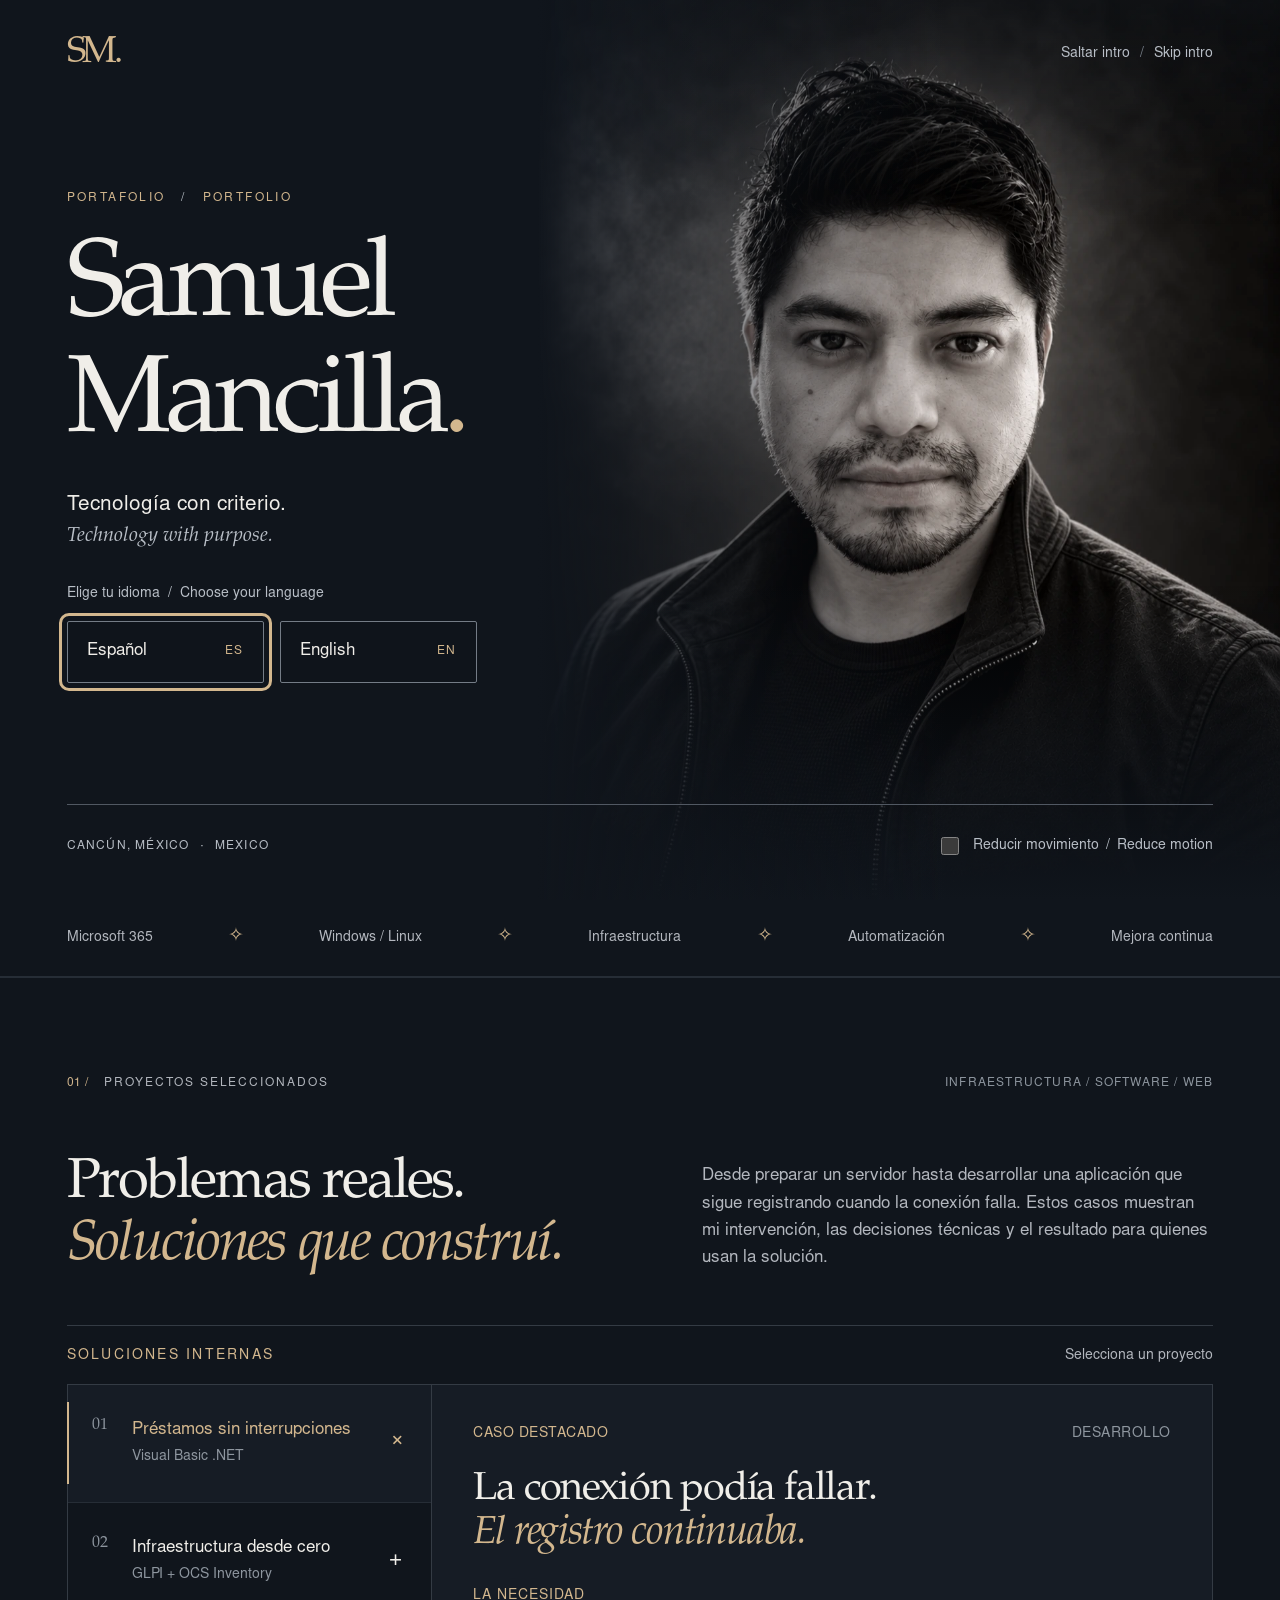
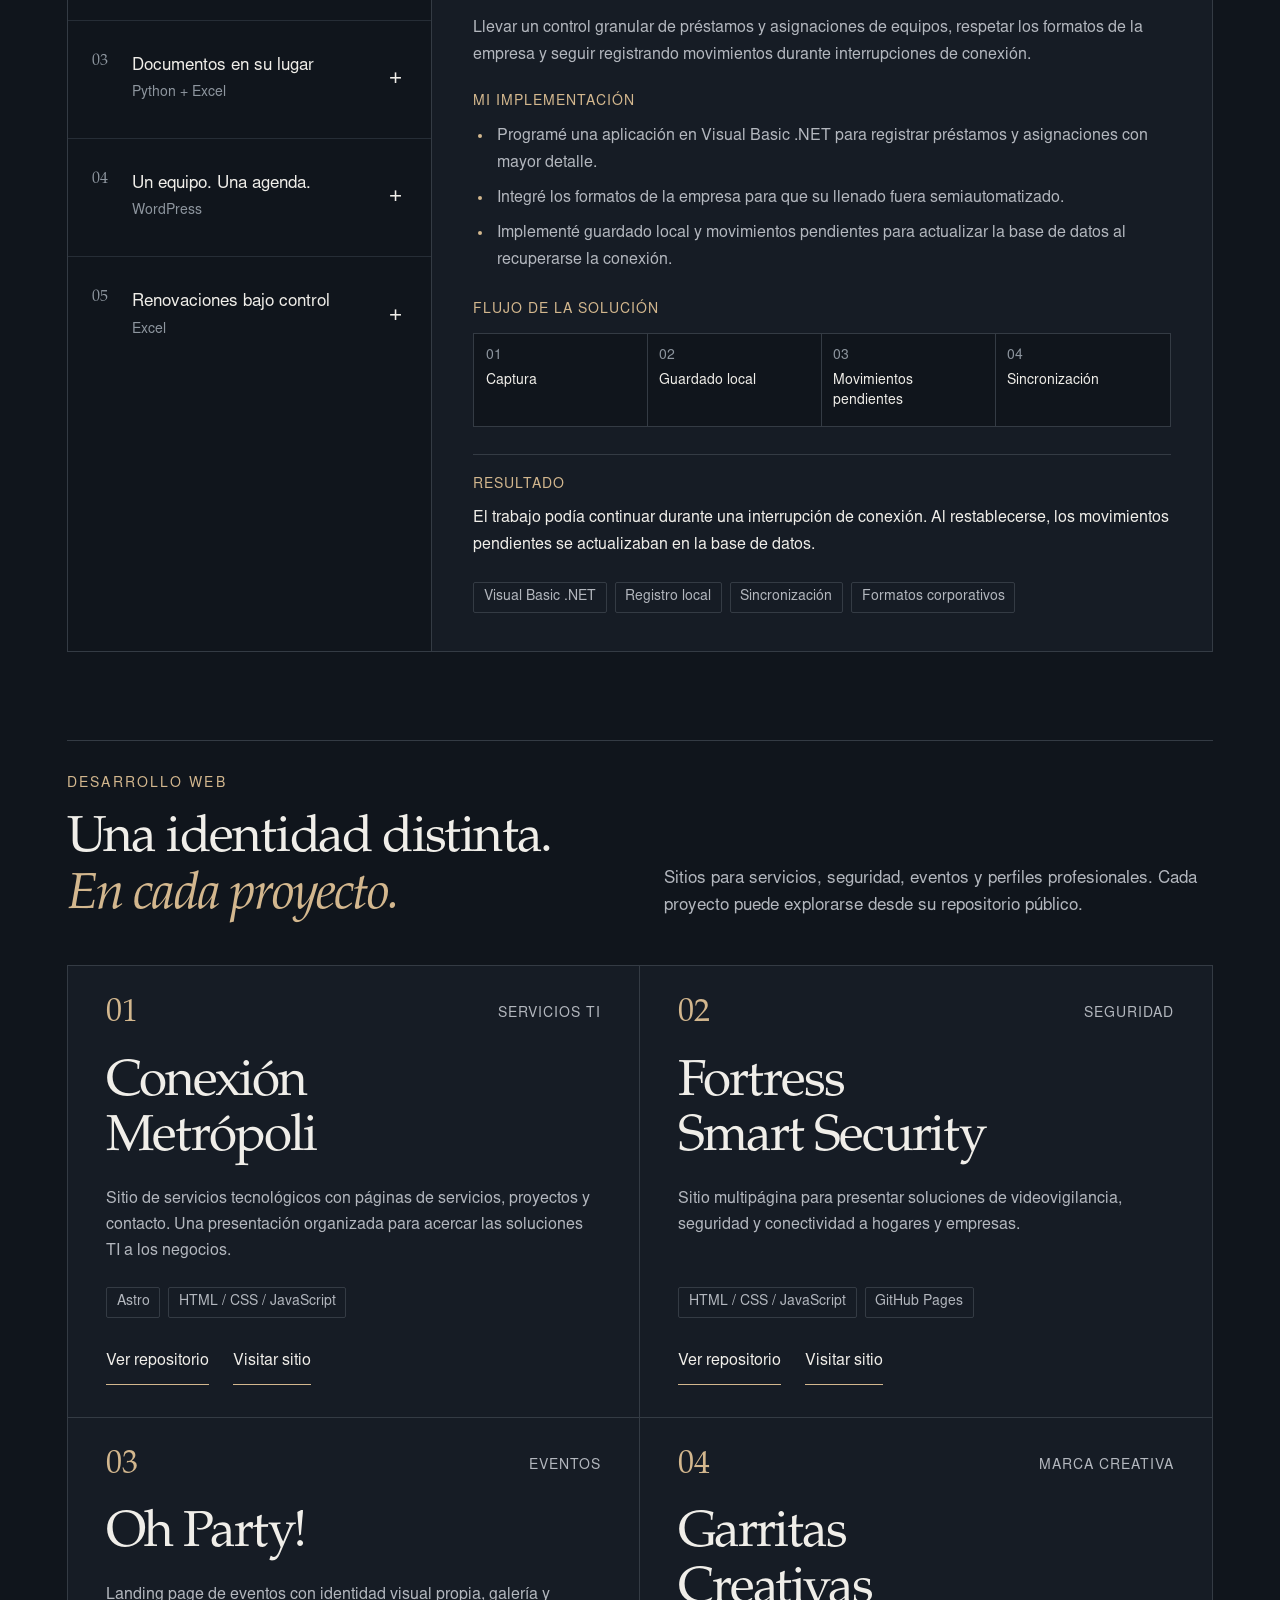
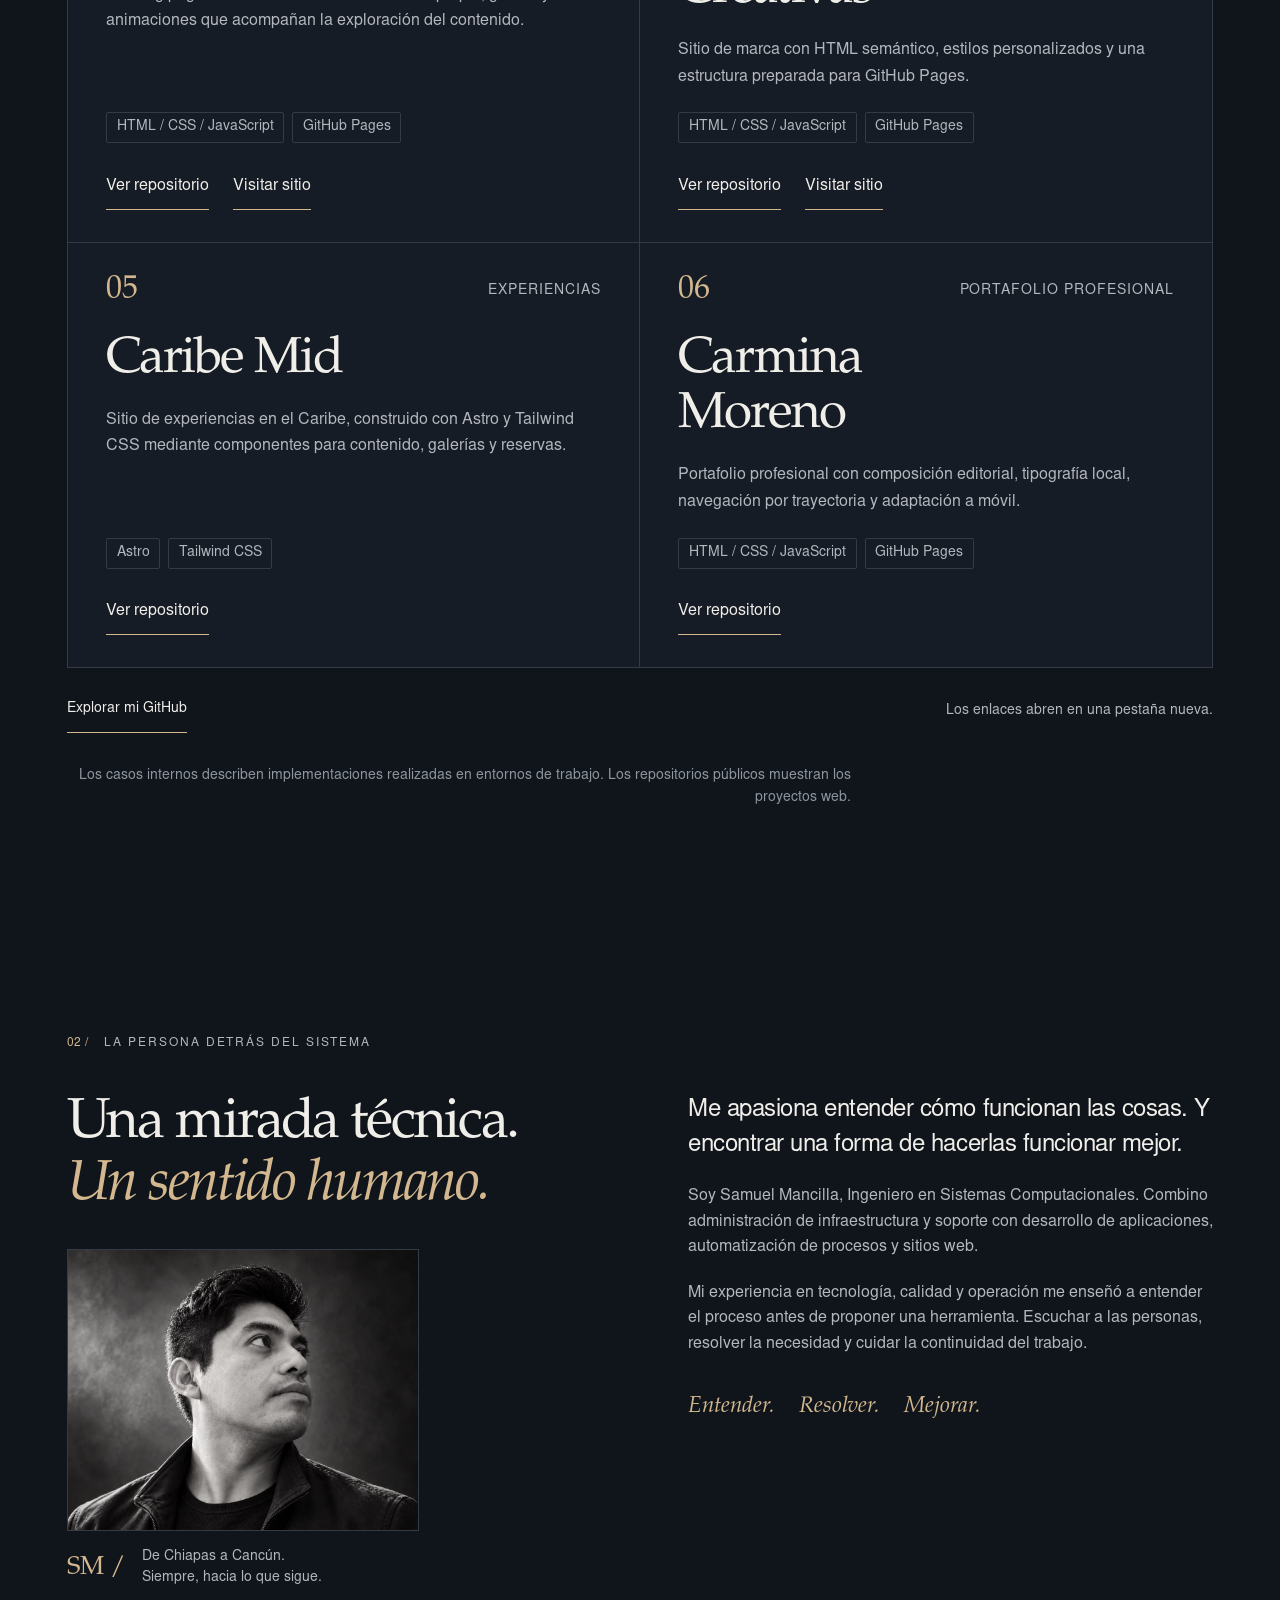
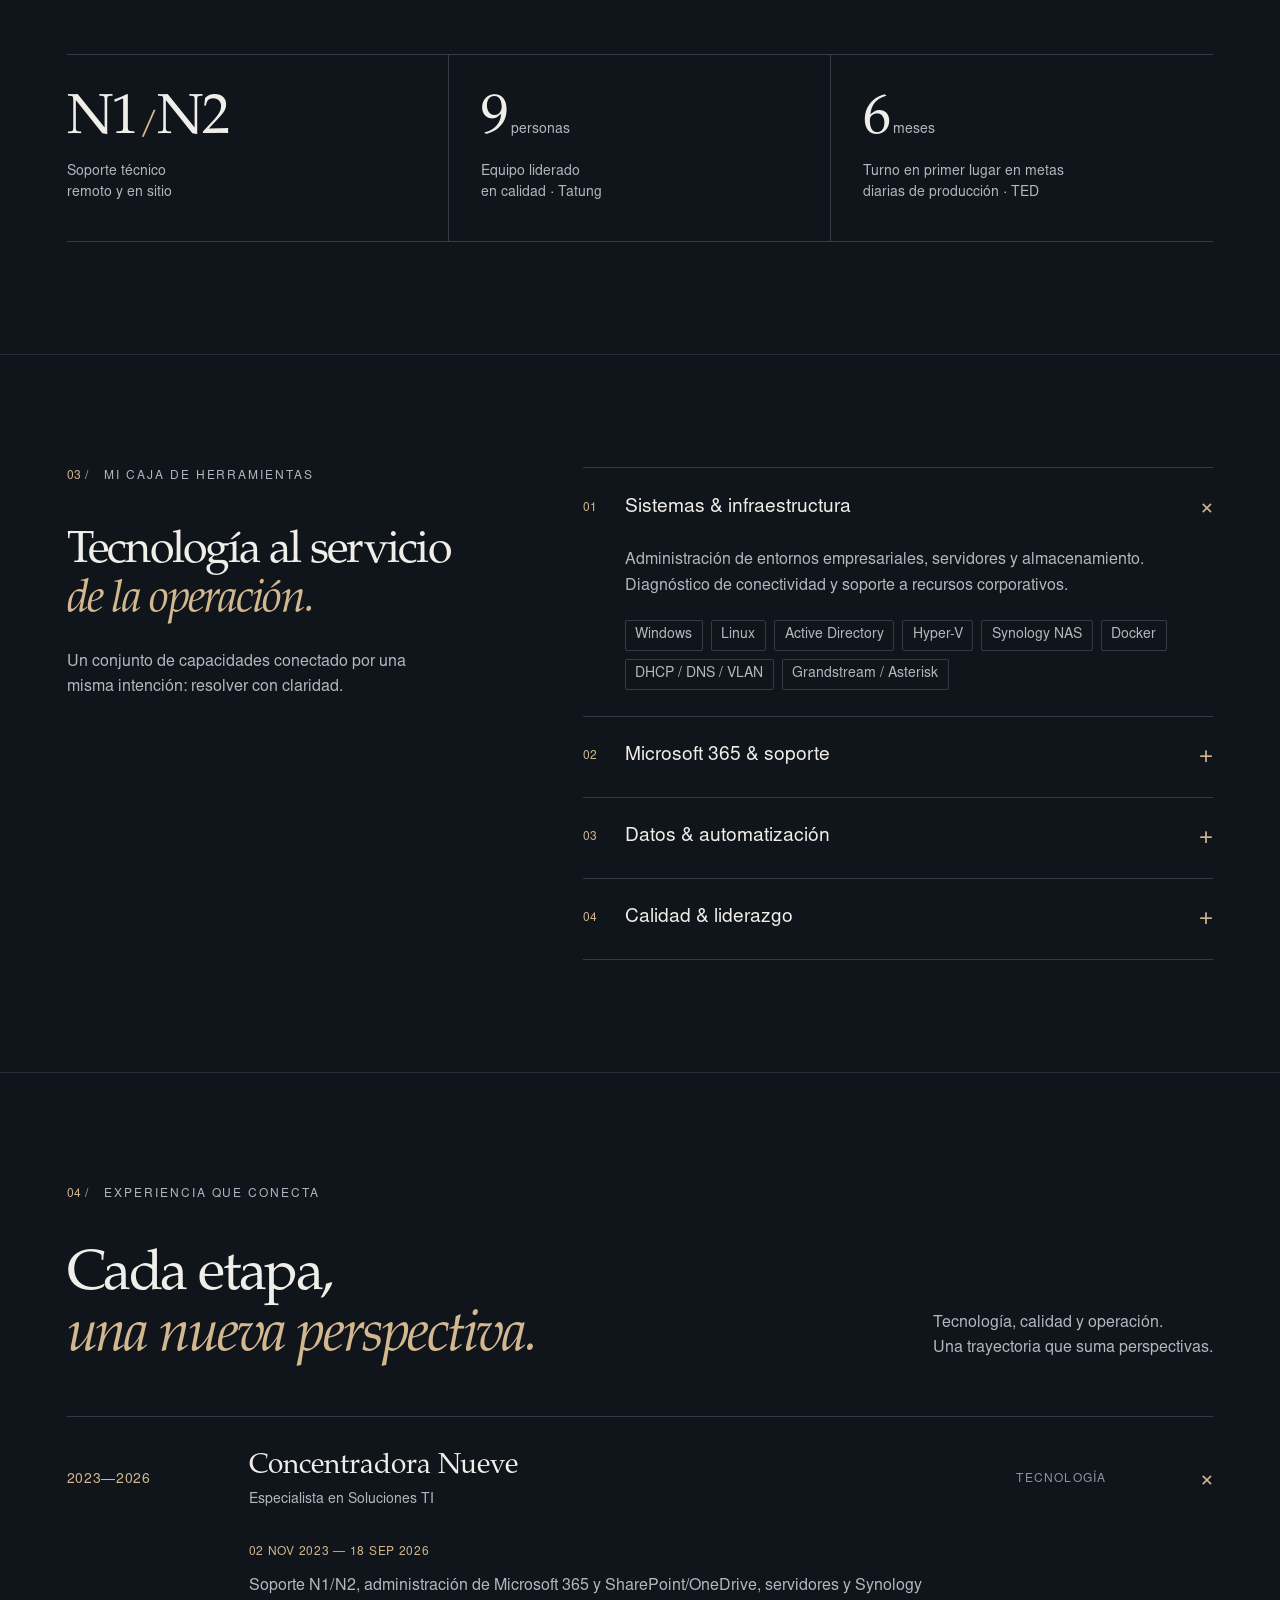
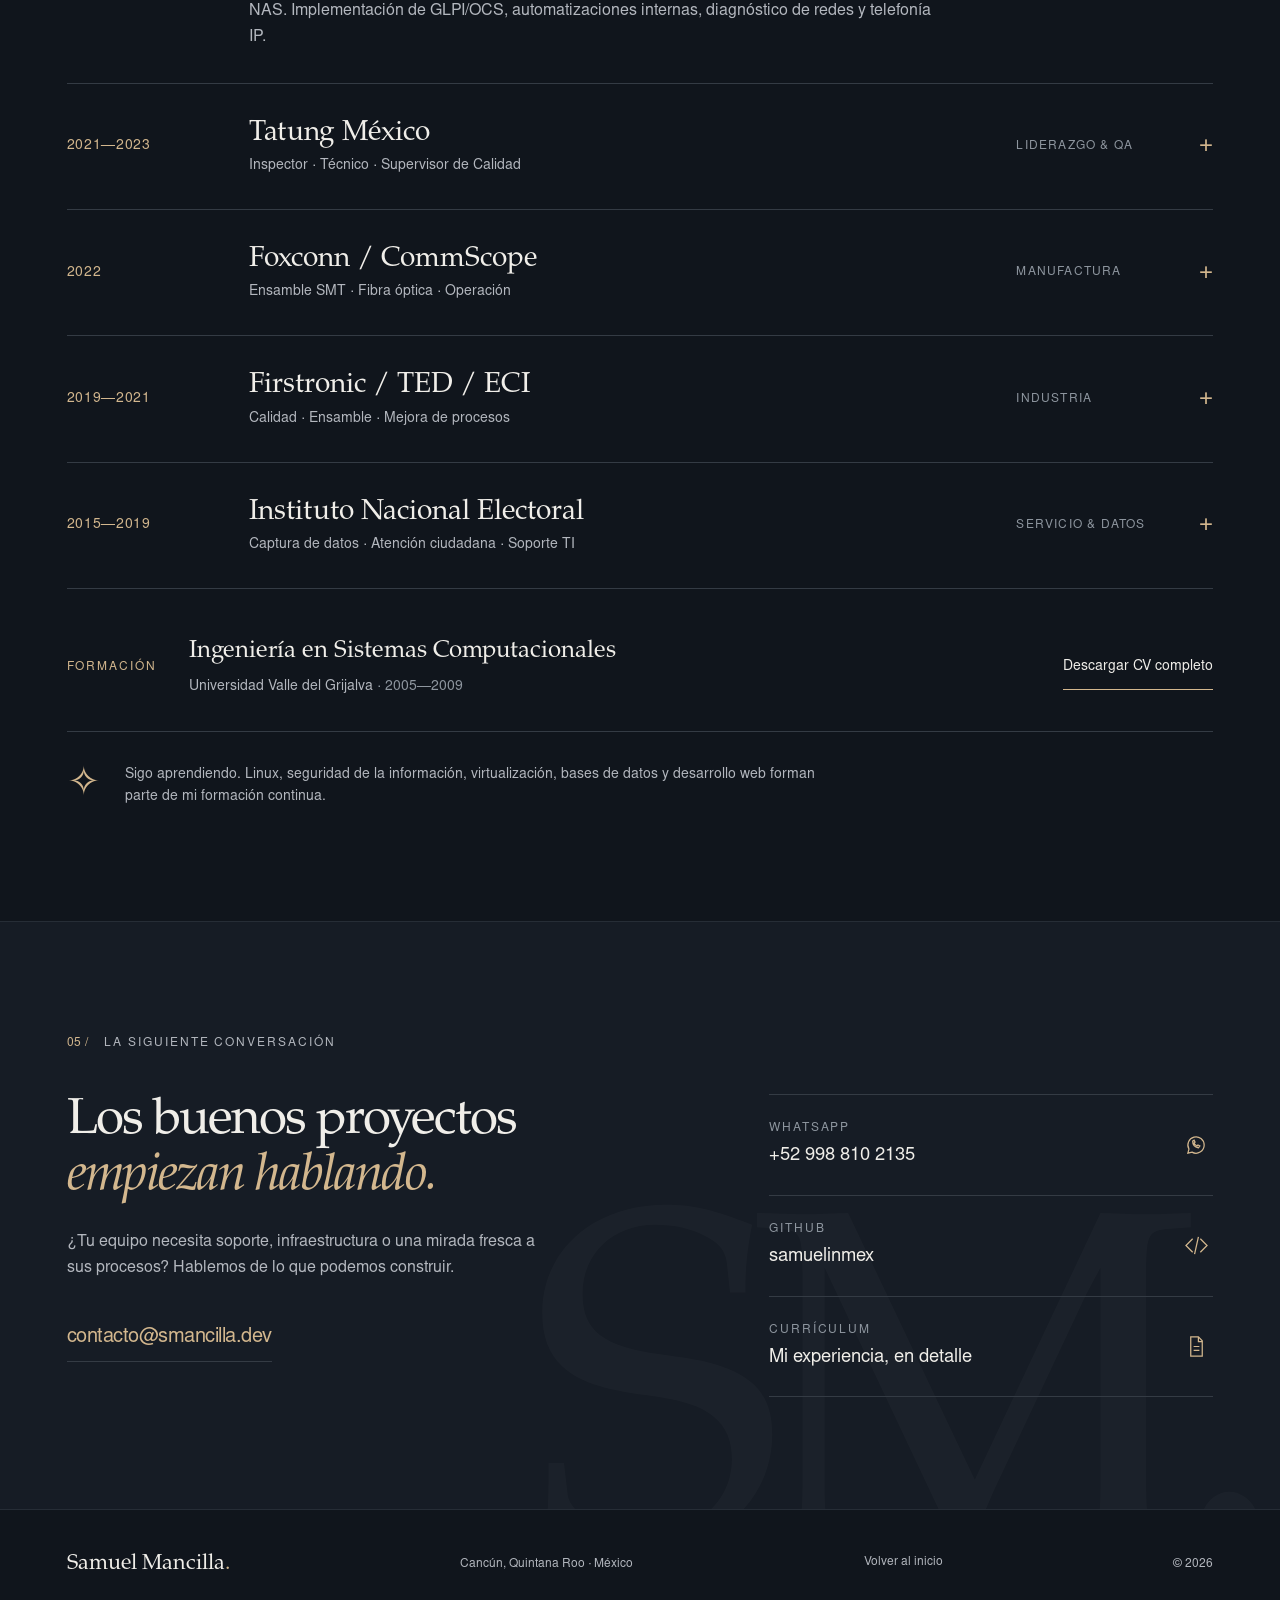
==== commit 3d17da2a: "Add files via upload Se mejora la experiencia de navegación en la versión móvil" ====
--- a/index.html
+++ b/index.html
@@ -74,7 +74,7 @@
       <button id="menu-toggle" class="icon-button menu-toggle" type="button" aria-expanded="false" aria-controls="mobile-nav" aria-label="Abrir menú" data-i18n-aria="openMenu"><span></span><span></span></button>
     </div>
     <nav id="mobile-nav" class="mobile-nav" aria-label="Navegación móvil" data-i18n-aria="mobileNavLabel" hidden>
-      <a href="#impacto" data-i18n="navImpact">Proyectos</a><a href="#perfil" data-i18n="navProfile">Sobre mí</a><a href="#trayectoria" data-i18n="navCareer">Trayectoria</a><a href="#contacto" data-i18n="navContact">Contacto</a>
+      <a href="#impacto" data-i18n="navImpact">Proyectos</a><a href="#perfil" data-i18n="navProfile">Sobre mí</a><a href="#capacidades" data-i18n="navCapabilities">Capacidades</a><a href="#trayectoria" data-i18n="navCareer">Trayectoria</a><a href="#contacto" data-i18n="navContact">Contacto</a>
       <a href="assets/cv/Samuel-Mancilla-CV-ES.pdf" class="cv-download" download="Samuel-Mancilla-CV-ES.pdf" data-i18n="download">Descargar CV</a>
     </nav>
   </header>
@@ -105,53 +105,57 @@
 
     <div class="discipline-strip" aria-label="Áreas de experiencia" data-i18n-aria="disciplinesLabel"><span>Microsoft 365</span><span class="strip-star" aria-hidden="true">✧</span><span>Windows / Linux</span><span class="strip-star" aria-hidden="true">✧</span><span data-i18n="stripInfrastructure">Infraestructura</span><span class="strip-star" aria-hidden="true">✧</span><span data-i18n="stripAutomation">Automatización</span><span class="strip-star" aria-hidden="true">✧</span><span data-i18n="stripQuality">Mejora continua</span></div>
 
+
+    <nav id="mobile-reading-nav" class="mobile-reading-nav" aria-label="Navegación por secciones" data-i18n-aria="mobileSectionNav"><label for="mobile-section-select" data-i18n="mobileSectionLabel">Sección</label><select id="mobile-section-select" aria-label="Ir a una sección del portafolio" data-i18n-aria="mobileSectionSelect"><option value="inicio" data-i18n="navHome">Inicio</option><option value="impacto" data-i18n="navImpact">Proyectos</option><option value="perfil" data-i18n="navProfile">Sobre mí</option><option value="capacidades" data-i18n="navCapabilities">Capacidades</option><option value="trayectoria" data-i18n="navCareer">Trayectoria</option><option value="contacto" data-i18n="navContact">Contacto</option></select></nav>
+
     <section id="impacto" class="section impact-section" aria-labelledby="impact-title">
+      <div class="mobile-chapter-heading"><span class="mobile-chapter-index" aria-hidden="true">01</span><h2 id="mobile-title-impacto" data-i18n="navImpact">Proyectos</h2></div>
       <div class="section-topline reveal"><div class="section-marker"><span class="section-number">01 /</span><span data-i18n="impactMarker" class="eyebrow">PROYECTOS SELECCIONADOS</span></div><span data-i18n="impactHint" class="micro-label">INFRAESTRUCTURA / SOFTWARE / WEB</span></div>
-      <div class="projects-heading reveal"><h2 data-i18n="impactTitle" id="impact-title">Problemas reales.<br><em>Soluciones que construí.</em></h2><p data-i18n="projectsIntro">Desde preparar un servidor hasta desarrollar una aplicación que sigue registrando cuando la conexión falla. Estos casos muestran mi intervención, las decisiones técnicas y el resultado para quienes usan la solución.</p></div>
-      <div class="project-explorer-heading reveal"><span data-i18n="projectsInternal" class="eyebrow">SOLUCIONES INTERNAS</span><span data-i18n="projectChoiceHint">Selecciona un proyecto</span></div>
+      <div class="projects-heading reveal"><h2 data-i18n="impactTitle" id="impact-title">Problemas reales.<br><em>Soluciones que construí.</em></h2><p data-i18n="projectsIntro">Desde preparar un servidor hasta desarrollar una aplicación que sigue registrando cuando la conexión falla. Estos casos muestran mi intervención, las decisiones técnicas y el resultado para quienes usan la solución.</p></div><p class="mobile-projects-intro" data-i18n="mobileProjectsIntro">Soluciones internas y sitios web que he desarrollado. Abre cada proyecto para conocer su resultado y cómo lo implementé.</p>
+      <div class="project-explorer-heading reveal"><span data-i18n="projectsInternal" class="eyebrow">SOLUCIONES INTERNAS</span><span class="project-desktop-hint" data-i18n="projectChoiceHint">Selecciona un proyecto</span><span class="project-mobile-hint" data-i18n="projectMobileHint">Abre un proyecto para conocer el resultado.</span></div>
       <div class="case-explorer reveal">
         <div class="case-selectors" role="tablist" aria-label="Proyectos técnicos internos" data-i18n-aria="caseTabsLabel" aria-orientation="vertical"><button type="button" id="tab-automation" role="tab" aria-selected="true" aria-controls="case-automation" tabindex="0" class="case-tab selected"><span class="case-num">01</span><span><strong data-i18n="loanTitle">Préstamos sin interrupciones</strong><small>Visual Basic .NET</small></span><span class="tab-symbol" aria-hidden="true">+</span></button><button type="button" id="tab-it" role="tab" aria-selected="false" aria-controls="case-it" tabindex="-1" class="case-tab"><span class="case-num">02</span><span><strong data-i18n="infraTitle">Infraestructura desde cero</strong><small>GLPI + OCS Inventory</small></span><span class="tab-symbol" aria-hidden="true">+</span></button><button type="button" id="tab-documents" role="tab" aria-selected="false" aria-controls="case-documents" tabindex="-1" class="case-tab"><span class="case-num">03</span><span><strong data-i18n="hrTitle">Documentos en su lugar</strong><small>Python + Excel</small></span><span class="tab-symbol" aria-hidden="true">+</span></button><button type="button" id="tab-booking" role="tab" aria-selected="false" aria-controls="case-booking" tabindex="-1" class="case-tab"><span class="case-num">04</span><span><strong data-i18n="bookingTitle">Un equipo. Una agenda.</strong><small>WordPress</small></span><span class="tab-symbol" aria-hidden="true">+</span></button><button type="button" id="tab-renewals" role="tab" aria-selected="false" aria-controls="case-renewals" tabindex="-1" class="case-tab"><span class="case-num">05</span><span><strong data-i18n="renewalsTitle">Renovaciones bajo control</strong><small>Excel</small></span><span class="tab-symbol" aria-hidden="true">+</span></button></div>
-        <div class="case-panels"><article id="case-automation" role="tabpanel" aria-labelledby="tab-automation" tabindex="0" class="case-panel project-case">
+        <div class="case-panels"><details class="mobile-project" id="project-automation" open=""><summary class="mobile-project-summary" id="project-summary-automation"><span class="mobile-project-number" aria-hidden="true">01</span><span class="mobile-project-copy"><strong id="project-title-automation" data-i18n="loanTitle">Préstamos sin interrupciones</strong><span data-i18n="loanSummary">Registros que continúan sin conexión.</span></span><span class="project-disclosure-symbol" aria-hidden="true">+</span></summary><article id="case-automation" role="tabpanel" aria-labelledby="tab-automation" tabindex="0" class="case-panel project-case">
             <div class="case-meta"><span data-i18n="projectFeatured">CASO DESTACADO</span><span data-i18n="loanType">DESARROLLO</span></div>
             <h3 data-i18n="loanHeading">La conexión podía fallar.<br><em>El registro continuaba.</em></h3>
-            <div class="project-brief"><p data-i18n="projectChallenge" class="project-label">LA NECESIDAD</p><p data-i18n="loanChallenge">Llevar un control granular de préstamos y asignaciones de equipos, respetar los formatos de la empresa y seguir registrando movimientos durante interrupciones de conexión.</p></div>
+            <details class="project-technical-details" id="technical-automation" open=""><summary class="project-technical-summary" id="technical-summary-automation"><span data-i18n="projectTechnicalDetails">Ver cómo lo implementé</span><span class="project-disclosure-symbol" aria-hidden="true">+</span></summary><div class="project-brief"><p data-i18n="projectChallenge" class="project-label">LA NECESIDAD</p><p data-i18n="loanChallenge">Llevar un control granular de préstamos y asignaciones de equipos, respetar los formatos de la empresa y seguir registrando movimientos durante interrupciones de conexión.</p></div>
             <div class="project-scope"><p data-i18n="projectImplementation" class="project-label">MI IMPLEMENTACIÓN</p><ul><li data-i18n="loanStep1">Programé una aplicación en Visual Basic .NET para registrar préstamos y asignaciones con mayor detalle.</li><li data-i18n="loanStep2">Integré los formatos de la empresa para que su llenado fuera semiautomatizado.</li><li data-i18n="loanStep3">Implementé guardado local y movimientos pendientes para actualizar la base de datos al recuperarse la conexión.</li></ul></div>
             <div class="project-flow-wrap"><p data-i18n="projectFlowLabel" class="project-label">FLUJO DE LA SOLUCIÓN</p><ol class="project-flow" aria-label="Flujo de préstamos: captura, guardado local, movimientos pendientes y sincronización al recuperar la conexión." data-i18n-aria="loanFlowAria"><li><span class="flow-index" aria-hidden="true">01</span><strong data-i18n="loanFlow1">Captura</strong></li><li><span class="flow-index" aria-hidden="true">02</span><strong data-i18n="loanFlow2">Guardado local</strong></li><li><span class="flow-index" aria-hidden="true">03</span><strong data-i18n="loanFlow3">Movimientos pendientes</strong></li><li><span class="flow-index" aria-hidden="true">04</span><strong data-i18n="loanFlow4">Sincronización</strong></li></ol></div>
-            <dl class="case-outcome"><dt data-i18n="projectResult">RESULTADO</dt><dd data-i18n="loanOutcome">El trabajo podía continuar durante una interrupción de conexión. Al restablecerse, los movimientos pendientes se actualizaban en la base de datos.</dd></dl>
+            </details><dl class="case-outcome"><dt data-i18n="projectResult">RESULTADO</dt><dd data-i18n="loanOutcome">El trabajo podía continuar durante una interrupción de conexión. Al restablecerse, los movimientos pendientes se actualizaban en la base de datos.</dd></dl>
             <div class="tags"><span data-i18n="loanTag1">Visual Basic .NET</span><span data-i18n="loanTag2">Registro local</span><span data-i18n="loanTag3">Sincronización</span><span data-i18n="loanTag4">Formatos corporativos</span></div>
-          </article><article id="case-it" role="tabpanel" aria-labelledby="tab-it" tabindex="0" class="case-panel project-case">
+          </article></details><details class="mobile-project" id="project-it" open=""><summary class="mobile-project-summary" id="project-summary-it"><span class="mobile-project-number" aria-hidden="true">02</span><span class="mobile-project-copy"><strong id="project-title-it" data-i18n="infraTitle">Infraestructura desde cero</strong><span data-i18n="infraSummary">Servidor, inventario y acceso interno.</span></span><span class="project-disclosure-symbol" aria-hidden="true">+</span></summary><article id="case-it" role="tabpanel" aria-labelledby="tab-it" tabindex="0" class="case-panel project-case">
             <div class="case-meta"><span data-i18n="projectTypeInternal">PROYECTO INTERNO</span><span data-i18n="infraType">INFRAESTRUCTURA</span></div>
             <h3 data-i18n="infraHeading">Del sistema operativo<br><em>a una URL interna.</em></h3>
-            <div class="project-brief"><p data-i18n="projectChallenge" class="project-label">LA NECESIDAD</p><p data-i18n="infraChallenge">Poner en operación GLPI y OCS Inventory sobre un servidor preparado desde cero y facilitar el acceso dentro de la red mediante una dirección interna.</p></div>
+            <details class="project-technical-details" id="technical-it" open=""><summary class="project-technical-summary" id="technical-summary-it"><span data-i18n="projectTechnicalDetails">Ver cómo lo implementé</span><span class="project-disclosure-symbol" aria-hidden="true">+</span></summary><div class="project-brief"><p data-i18n="projectChallenge" class="project-label">LA NECESIDAD</p><p data-i18n="infraChallenge">Poner en operación GLPI y OCS Inventory sobre un servidor preparado desde cero y facilitar el acceso dentro de la red mediante una dirección interna.</p></div>
             <div class="project-scope"><p data-i18n="projectImplementation" class="project-label">MI IMPLEMENTACIÓN</p><ul><li data-i18n="infraStep1">Instalé Ubuntu Server como sistema operativo del servidor.</li><li data-i18n="infraStep2">Configuré MySQL y realicé la implementación de GLPI y OCS Inventory.</li><li data-i18n="infraStep3">Configuré los registros DNS locales en Windows Server 2019 para acceder al sitio con una URL interna.</li></ul></div>
             <div class="project-flow-wrap"><p data-i18n="projectFlowLabel" class="project-label">FLUJO DE LA SOLUCIÓN</p><ol class="project-flow" aria-label="Componentes implementados: Ubuntu Server, MySQL, GLPI y OCS Inventory, y DNS interno en Windows Server 2019." data-i18n-aria="infraFlowAria"><li><span class="flow-index" aria-hidden="true">01</span><strong data-i18n="infraFlow1">Ubuntu Server</strong></li><li><span class="flow-index" aria-hidden="true">02</span><strong data-i18n="infraFlow2">MySQL</strong></li><li><span class="flow-index" aria-hidden="true">03</span><strong data-i18n="infraFlow3">GLPI / OCS</strong></li><li><span class="flow-index" aria-hidden="true">04</span><strong data-i18n="infraFlow4">DNS interno</strong></li></ol></div>
-            <dl class="case-outcome"><dt data-i18n="projectResult">RESULTADO</dt><dd data-i18n="infraOutcome">Una plataforma interna de gestión TI e inventario con servidor, base de datos y acceso por nombre configurados como parte de la misma implementación.</dd></dl>
+            </details><dl class="case-outcome"><dt data-i18n="projectResult">RESULTADO</dt><dd data-i18n="infraOutcome">Una plataforma interna de gestión TI e inventario con servidor, base de datos y acceso por nombre configurados como parte de la misma implementación.</dd></dl>
             <div class="tags"><span data-i18n="infraTag1">Ubuntu Server</span><span data-i18n="infraTag2">MySQL</span><span data-i18n="infraTag3">GLPI / OCS</span><span data-i18n="infraTag4">Windows Server 2019</span></div>
-          </article><article id="case-documents" role="tabpanel" aria-labelledby="tab-documents" tabindex="0" class="case-panel project-case">
+          </article></details><details class="mobile-project" id="project-documents" open=""><summary class="mobile-project-summary" id="project-summary-documents"><span class="mobile-project-number" aria-hidden="true">03</span><span class="mobile-project-copy"><strong id="project-title-documents" data-i18n="hrTitle">Documentos en su lugar</strong><span data-i18n="hrSummary">Expedientes ordenados por persona.</span></span><span class="project-disclosure-symbol" aria-hidden="true">+</span></summary><article id="case-documents" role="tabpanel" aria-labelledby="tab-documents" tabindex="0" class="case-panel project-case">
             <div class="case-meta"><span data-i18n="projectTypeInternal">PROYECTO INTERNO</span><span data-i18n="hrType">AUTOMATIZACIÓN</span></div>
             <h3 data-i18n="hrHeading">De archivos dispersos<br><em>a expedientes organizados.</em></h3>
-            <div class="project-brief"><p data-i18n="projectChallenge" class="project-label">LA NECESIDAD</p><p data-i18n="hrChallenge">Organizar documentos de Recursos Humanos y relacionarlos con el personal correcto, evitando la clasificación manual repetitiva.</p></div>
+            <details class="project-technical-details" id="technical-documents" open=""><summary class="project-technical-summary" id="technical-summary-documents"><span data-i18n="projectTechnicalDetails">Ver cómo lo implementé</span><span class="project-disclosure-symbol" aria-hidden="true">+</span></summary><div class="project-brief"><p data-i18n="projectChallenge" class="project-label">LA NECESIDAD</p><p data-i18n="hrChallenge">Organizar documentos de Recursos Humanos y relacionarlos con el personal correcto, evitando la clasificación manual repetitiva.</p></div>
             <div class="project-scope"><p data-i18n="projectImplementation" class="project-label">MI IMPLEMENTACIÓN</p><ul><li data-i18n="hrStep1">Diseñé una aplicación en Python que leía el ID específico de los archivos.</li><li data-i18n="hrStep2">Comparé ese ID contra una lista de registros en Excel para identificar al personal correspondiente.</li><li data-i18n="hrStep3">Organicé los documentos en carpetas con el nombre de cada persona.</li></ul></div>
             <div class="project-flow-wrap"><p data-i18n="projectFlowLabel" class="project-label">FLUJO DE LA SOLUCIÓN</p><ol class="project-flow" aria-label="Flujo documental: leer el ID de archivos, compararlo con registros de Excel, identificar a la persona y organizar sus documentos por nombre." data-i18n-aria="hrFlowAria"><li><span class="flow-index" aria-hidden="true">01</span><strong data-i18n="hrFlow1">Archivos con ID</strong></li><li><span class="flow-index" aria-hidden="true">02</span><strong data-i18n="hrFlow2">Cruce con Excel</strong></li><li><span class="flow-index" aria-hidden="true">03</span><strong data-i18n="hrFlow3">Persona identificada</strong></li><li><span class="flow-index" aria-hidden="true">04</span><strong data-i18n="hrFlow4">Carpeta por nombre</strong></li></ol></div>
-            <dl class="case-outcome"><dt data-i18n="projectResult">RESULTADO</dt><dd data-i18n="hrOutcome">La clasificación estructurada redujo tiempos y errores en el proceso de organización documental de Recursos Humanos.</dd></dl>
+            </details><dl class="case-outcome"><dt data-i18n="projectResult">RESULTADO</dt><dd data-i18n="hrOutcome">La clasificación estructurada redujo tiempos y errores en el proceso de organización documental de Recursos Humanos.</dd></dl>
             <div class="tags"><span data-i18n="hrTag1">Python</span><span data-i18n="hrTag2">Excel</span><span data-i18n="hrTag3">Gestión documental</span><span data-i18n="hrTag4">Recursos Humanos</span></div>
-          </article><article id="case-booking" role="tabpanel" aria-labelledby="tab-booking" tabindex="0" class="case-panel project-case">
+          </article></details><details class="mobile-project" id="project-booking" open=""><summary class="mobile-project-summary" id="project-summary-booking"><span class="mobile-project-number" aria-hidden="true">04</span><span class="mobile-project-copy"><strong id="project-title-booking" data-i18n="bookingTitle">Un equipo. Una agenda.</strong><span data-i18n="bookingSummary">La disponibilidad del equipo, en una agenda.</span></span><span class="project-disclosure-symbol" aria-hidden="true">+</span></summary><article id="case-booking" role="tabpanel" aria-labelledby="tab-booking" tabindex="0" class="case-panel project-case">
             <div class="case-meta"><span data-i18n="projectTypeInternal">PROYECTO INTERNO</span><span data-i18n="bookingType">COORDINACIÓN</span></div>
             <h3 data-i18n="bookingHeading">La disponibilidad,<br><em>a la vista de todos.</em></h3>
-            <div class="project-brief"><p data-i18n="projectChallenge" class="project-label">LA NECESIDAD</p><p data-i18n="bookingChallenge">Coordinar el préstamo de un equipo compartido utilizado en proyectos de diseño 3D, sin depender de consultas constantes entre los interesados.</p></div>
+            <details class="project-technical-details" id="technical-booking" open=""><summary class="project-technical-summary" id="technical-summary-booking"><span data-i18n="projectTechnicalDetails">Ver cómo lo implementé</span><span class="project-disclosure-symbol" aria-hidden="true">+</span></summary><div class="project-brief"><p data-i18n="projectChallenge" class="project-label">LA NECESIDAD</p><p data-i18n="bookingChallenge">Coordinar el préstamo de un equipo compartido utilizado en proyectos de diseño 3D, sin depender de consultas constantes entre los interesados.</p></div>
             <div class="project-scope"><p data-i18n="projectImplementation" class="project-label">MI IMPLEMENTACIÓN</p><ul><li data-i18n="bookingStep1">Implementé un sitio en WordPress con un plugin de reservas.</li><li data-i18n="bookingStep2">Organicé el control de préstamo y seguimiento del equipo compartido.</li><li data-i18n="bookingStep3">Habilité la consulta de disponibilidad para que los interesados vieran si el equipo estaba reservado o libre.</li></ul></div>
             <div class="project-flow-wrap"><p data-i18n="projectFlowLabel" class="project-label">FLUJO DE LA SOLUCIÓN</p><ol class="project-flow" aria-label="Flujo de reservas: consultar la agenda, ver la disponibilidad, reservar el equipo y dar seguimiento a su uso." data-i18n-aria="bookingFlowAria"><li><span class="flow-index" aria-hidden="true">01</span><strong data-i18n="bookingFlow1">Consultar agenda</strong></li><li><span class="flow-index" aria-hidden="true">02</span><strong data-i18n="bookingFlow2">Ver disponibilidad</strong></li><li><span class="flow-index" aria-hidden="true">03</span><strong data-i18n="bookingFlow3">Reservar equipo</strong></li><li><span class="flow-index" aria-hidden="true">04</span><strong data-i18n="bookingFlow4">Dar seguimiento</strong></li></ol></div>
-            <dl class="case-outcome"><dt data-i18n="projectResult">RESULTADO</dt><dd data-i18n="bookingOutcome">Los interesados podían consultar la disponibilidad del equipo sin preguntar directamente a otras personas, facilitando la coordinación de su uso.</dd></dl>
+            </details><dl class="case-outcome"><dt data-i18n="projectResult">RESULTADO</dt><dd data-i18n="bookingOutcome">Los interesados podían consultar la disponibilidad del equipo sin preguntar directamente a otras personas, facilitando la coordinación de su uso.</dd></dl>
             <div class="tags"><span data-i18n="bookingTag1">WordPress</span><span data-i18n="bookingTag2">Reservas</span><span data-i18n="bookingTag3">Equipo compartido</span><span data-i18n="bookingTag4">Diseño 3D</span></div>
-          </article><article id="case-renewals" role="tabpanel" aria-labelledby="tab-renewals" tabindex="0" class="case-panel project-case">
+          </article></details><details class="mobile-project" id="project-renewals" open=""><summary class="mobile-project-summary" id="project-summary-renewals"><span class="mobile-project-number" aria-hidden="true">05</span><span class="mobile-project-copy"><strong id="project-title-renewals" data-i18n="renewalsTitle">Renovaciones bajo control</strong><span data-i18n="renewalsSummary">Vencimientos visibles de licencias y dominios.</span></span><span class="project-disclosure-symbol" aria-hidden="true">+</span></summary><article id="case-renewals" role="tabpanel" aria-labelledby="tab-renewals" tabindex="0" class="case-panel project-case">
             <div class="case-meta"><span data-i18n="projectTypeInternal">PROYECTO INTERNO</span><span data-i18n="renewalsType">CONTROL</span></div>
             <h3 data-i18n="renewalsHeading">El próximo vencimiento<br><em>ya estaba identificado.</em></h3>
-            <div class="project-brief"><p data-i18n="projectChallenge" class="project-label">LA NECESIDAD</p><p data-i18n="renewalsChallenge">Mantener visibles las fechas de vencimiento de licenciamientos y dominios públicos para dar seguimiento a sus renovaciones.</p></div>
+            <details class="project-technical-details" id="technical-renewals" open=""><summary class="project-technical-summary" id="technical-summary-renewals"><span data-i18n="projectTechnicalDetails">Ver cómo lo implementé</span><span class="project-disclosure-symbol" aria-hidden="true">+</span></summary><div class="project-brief"><p data-i18n="projectChallenge" class="project-label">LA NECESIDAD</p><p data-i18n="renewalsChallenge">Mantener visibles las fechas de vencimiento de licenciamientos y dominios públicos para dar seguimiento a sus renovaciones.</p></div>
             <div class="project-scope"><p data-i18n="projectImplementation" class="project-label">MI IMPLEMENTACIÓN</p><ul><li data-i18n="renewalsStep1">Diseñé un dashboard en Excel para controlar el licenciamiento.</li><li data-i18n="renewalsStep2">Incluí alertas para destacar los tres licenciamientos más próximos a vencer.</li><li data-i18n="renewalsStep3">También llevé el control de vencimiento de dominios públicos.</li></ul></div>
             <div class="project-flow-wrap"><p data-i18n="projectFlowLabel" class="project-label">FLUJO DE LA SOLUCIÓN</p><ol class="project-flow" aria-label="Seguimiento de vencimientos: registros y fechas de licencias y dominios, alertas de las tres próximas licencias y seguimiento de renovación." data-i18n-aria="renewalsFlowAria"><li><span class="flow-index" aria-hidden="true">01</span><strong data-i18n="renewalsFlow1">Registro</strong></li><li><span class="flow-index" aria-hidden="true">02</span><strong data-i18n="renewalsFlow2">Fechas de vencimiento</strong></li><li><span class="flow-index" aria-hidden="true">03</span><strong data-i18n="renewalsFlow3">Tres próximas licencias</strong></li><li><span class="flow-index" aria-hidden="true">04</span><strong data-i18n="renewalsFlow4">Seguimiento</strong></li></ol></div>
-            <dl class="case-outcome"><dt data-i18n="projectResult">RESULTADO</dt><dd data-i18n="renewalsOutcome">Una vista de los vencimientos con las tres próximas licencias destacadas y seguimiento de dominios públicos para priorizar las renovaciones.</dd></dl>
+            </details><dl class="case-outcome"><dt data-i18n="projectResult">RESULTADO</dt><dd data-i18n="renewalsOutcome">Una vista de los vencimientos con las tres próximas licencias destacadas y seguimiento de dominios públicos para priorizar las renovaciones.</dd></dl>
             <div class="tags"><span data-i18n="renewalsTag1">Excel</span><span data-i18n="renewalsTag2">Dashboard</span><span data-i18n="renewalsTag3">Licenciamiento</span><span data-i18n="renewalsTag4">Dominios públicos</span></div>
-          </article></div>
+          </article></details></div>
       </div>
       <div class="web-projects">
         <div class="web-projects-heading reveal"><div><p data-i18n="webMarker" class="eyebrow">DESARROLLO WEB</p><h3 data-i18n="webTitle">Una identidad distinta.<br><em>En cada proyecto.</em></h3></div><p data-i18n="webIntro">Sitios para servicios, seguridad, eventos y perfiles profesionales. Cada proyecto puede explorarse desde su repositorio público.</p></div>
@@ -162,6 +166,7 @@
     </section>
 
     <section id="perfil" class="section profile-section" aria-labelledby="profile-title">
+      <div class="mobile-chapter-heading"><span class="mobile-chapter-index" aria-hidden="true">02</span><h2 id="mobile-title-perfil" data-i18n="navProfile">Sobre mí</h2></div>
       <div class="section-marker reveal"><span class="section-number">02 /</span><span class="eyebrow" data-i18n="profileMarker">LA PERSONA DETRÁS DEL SISTEMA</span></div>
       <div class="profile-layout">
         <div class="profile-heading reveal">
@@ -186,6 +191,7 @@
     </section>
 
 <section id="capacidades" class="section capabilities-section" aria-labelledby="capabilities-title">
+      <div class="mobile-chapter-heading"><span class="mobile-chapter-index" aria-hidden="true">03</span><h2 id="mobile-title-capacidades" data-i18n="navCapabilities">Capacidades</h2></div>
       <div class="capabilities-intro reveal"><div class="section-marker"><span class="section-number">03 /</span><span class="eyebrow" data-i18n="capMarker">MI CAJA DE HERRAMIENTAS</span></div><h2 id="capabilities-title" data-i18n="capTitle">Tecnología al servicio<br><em>de la operación.</em></h2><p data-i18n="capIntro">Un conjunto de capacidades conectado por una misma intención: resolver con claridad.</p></div>
       <div class="capability-list">
         <details class="capability reveal" open><summary><span class="capability-number">01</span><span data-i18n="capOne">Sistemas &amp; infraestructura</span><span class="expand-symbol" aria-hidden="true">+</span></summary><div class="capability-content"><p data-i18n="capOneBody">Administración de entornos empresariales, servidores y almacenamiento. Diagnóstico de conectividad y soporte a recursos corporativos.</p><div class="tags"><span>Windows</span><span>Linux</span><span>Active Directory</span><span>Hyper-V</span><span>Synology NAS</span><span>Docker</span><span>DHCP / DNS / VLAN</span><span>Grandstream / Asterisk</span></div></div></details>
@@ -196,6 +202,7 @@
     </section>
 
     <section id="trayectoria" class="section career-section" aria-labelledby="career-title">
+      <div class="mobile-chapter-heading"><span class="mobile-chapter-index" aria-hidden="true">04</span><h2 id="mobile-title-trayectoria" data-i18n="navCareer">Trayectoria</h2></div>
       <div class="career-header reveal"><div><div class="section-marker"><span class="section-number">04 /</span><span class="eyebrow" data-i18n="careerMarker">EXPERIENCIA QUE CONECTA</span></div><h2 id="career-title" data-i18n="careerTitle">Cada etapa,<br><em>una nueva perspectiva.</em></h2></div><p data-i18n="careerIntro">Tecnología, calidad y operación.<br>Una trayectoria que suma perspectivas.</p></div>
       <div class="timeline">
         <details class="career-entry reveal" open><summary><span class="career-date">2023—2026</span><span class="career-name"><strong>Concentradora Nueve</strong><span data-i18n="careerNueveRole">Especialista en Soluciones TI</span></span><span class="career-type" data-i18n="careerNueveType">TECNOLOGÍA</span><span class="expand-symbol" aria-hidden="true">+</span></summary><div class="career-detail"><p class="exact-dates" data-i18n="careerNueveDates">02 NOV 2023 — 18 SEP 2026</p><p data-i18n="careerNueveBody">Soporte N1/N2, administración de Microsoft 365 y SharePoint/OneDrive, servidores y Synology NAS. Implementación de GLPI/OCS, automatizaciones internas, diagnóstico de redes y telefonía IP.</p></div></details>
@@ -209,6 +216,7 @@
     </section>
 
     <section id="contacto" class="section contact-section" aria-labelledby="contact-title">
+      <div class="mobile-chapter-heading"><span class="mobile-chapter-index" aria-hidden="true">05</span><h2 id="mobile-title-contacto" data-i18n="navContact">Contacto</h2></div>
       <div class="contact-decor" aria-hidden="true">SM.</div>
       <div class="section-marker reveal"><span class="section-number">05 /</span><span class="eyebrow" data-i18n="contactMarker">LA SIGUIENTE CONVERSACIÓN</span></div>
       <div class="contact-layout"><div class="reveal"><h2 id="contact-title" data-i18n="contactTitle">Los buenos proyectos<br><em>empiezan hablando.</em></h2><p data-i18n="contactIntro">¿Tu equipo necesita soporte, infraestructura o una mirada fresca a sus procesos? Hablemos de lo que podemos construir.</p><a class="contact-email" href="mailto:contacto@smancilla.dev">contacto@smancilla.dev</a></div><div class="contact-options reveal"><a href="https://wa.me/529988102135" target="_blank" rel="noopener noreferrer"><span class="eyebrow">WHATSAPP</span><span>+52 998 810 2135</span><svg viewbox="0 0 24 24" fill="none" stroke="currentColor" stroke-width="1.3" aria-hidden="true"><path d="M20 11.5a8.5 8.5 0 0 1-12.7 7.4L3 20l1.1-4.3A8.5 8.5 0 1 1 20 11.5Z"></path><path d="M8 7.5c0 4 2 6 6 7l1.5-2-2-1-1 1c-2-1-3-2-3-3l1-1-1-2Z"></path></svg></a><a href="https://github.com/samuelinmex" target="_blank" rel="noopener noreferrer"><span class="eyebrow">GITHUB</span><span>samuelinmex</span><svg viewbox="0 0 24 24" fill="none" stroke="currentColor" stroke-width="1.3" aria-hidden="true"><path d="m8 5-7 7 7 7m8-14 7 7-7 7M14 3l-4 18"></path></svg></a><a class="cv-download" href="assets/cv/Samuel-Mancilla-CV-ES.pdf" download="Samuel-Mancilla-CV-ES.pdf"><span class="eyebrow" data-i18n="contactCvLabel">CURRÍCULUM</span><span data-i18n="contactCvText">Mi experiencia, en detalle</span><svg viewbox="0 0 24 24" fill="none" stroke="currentColor" stroke-width="1.3" aria-hidden="true"><path d="M6 2h8l4 4v16H6Z"></path><path d="M14 2v5h4M9 12h6m-6 4h6"></path></svg></a></div></div>
--- a/styles.css
+++ b/styles.css
@@ -243,3 +243,138 @@
  .web-projects-footer{align-items:start;flex-direction:column;gap:.5rem}
  .project-case .case-meta{font-size:.875rem;letter-spacing:0}
 }
+
+/* The desktop case layout stays intact; mobile uses progressive disclosure. */
+.mobile-project,.project-technical-details{display:contents}
+.mobile-project-summary,.project-technical-summary,.project-mobile-hint{display:none}
+.project-desktop-hint{color:var(--muted);font-size:.875rem}
+@media(max-width:800px){
+ .project-desktop-hint{display:none}
+ .project-mobile-hint{display:block;color:var(--muted);font-size:.875rem;line-height:1.5}
+ .impact-section .case-explorer{display:block;border:0;background:transparent}
+ .impact-section .case-selectors,html[data-large-text=true] .impact-section .case-selectors{display:none}
+ .impact-section .case-panels{display:grid;gap:.85rem}
+ .mobile-project{display:block;min-width:0;border:1px solid var(--line);border-radius:4px;background:var(--surface)}
+ .mobile-project-summary{display:grid;grid-template-columns:1.35rem minmax(0,1fr) 1.5rem;gap:.8rem;align-items:start;padding:1.3rem 1.1rem;list-style:none;cursor:pointer;min-height:100px}
+ .mobile-project-summary::-webkit-details-marker,.project-technical-summary::-webkit-details-marker{display:none}
+ .mobile-project-number{color:var(--accent);font-size:.8125rem;line-height:1.6;padding-top:.1rem}
+ .mobile-project-copy{display:grid;gap:.5rem;min-width:0}
+ .mobile-project-copy strong{font-size:1.0625rem;line-height:1.4;font-weight:600;overflow-wrap:anywhere}
+ .mobile-project-copy>span{color:var(--muted);font-size:.9375rem;line-height:1.5;overflow-wrap:anywhere}
+ .project-disclosure-symbol{font-size:1.375rem;color:var(--accent);line-height:1;width:1.5rem;text-align:center;transition:transform .2s}
+ .mobile-project[open]>.mobile-project-summary{border-bottom:1px solid var(--line)}
+ .mobile-project[open]>.mobile-project-summary>.project-disclosure-symbol,.project-technical-details[open]>.project-technical-summary>.project-disclosure-symbol{transform:rotate(45deg)}
+ .impact-section .project-case{display:flex;flex-direction:column;gap:0;min-height:0;padding:1.25rem 1.1rem 1rem;background:transparent}
+ .project-case>.case-meta,.project-case>h3,.project-case>.tags{display:none}
+ .project-case>.case-outcome{order:1;border:0;padding:0;margin:0 0 1rem}
+ .project-case>.case-outcome dt{font-size:.8125rem;margin-bottom:.5rem;letter-spacing:.05em}
+ .project-case>.case-outcome dd{font-size:1rem;line-height:1.65}
+ .project-technical-details{display:block;order:2;border-top:1px solid var(--line);min-width:0}
+ .project-technical-summary{display:flex;align-items:center;justify-content:space-between;gap:1rem;min-height:48px;padding:.85rem 0 .15rem;list-style:none;cursor:pointer;color:var(--accent);font-size:.9375rem;line-height:1.5}
+ .project-technical-summary .project-disclosure-symbol{flex:0 0 1.5rem}
+ .project-technical-details .project-brief{margin-top:1.1rem}
+ .project-technical-details .project-scope{margin-top:1.35rem}
+ .project-technical-details .project-label{font-size:.8125rem;letter-spacing:.05em}
+ .project-technical-details .project-scope ul{margin-top:.65rem;padding-left:1.1rem}
+ .project-technical-details .project-flow-wrap{margin:1.35rem 0 .3rem}
+ .project-technical-details .project-flow,html[data-large-text=true] .project-technical-details .project-flow{display:flex;flex-direction:column;gap:0;border:0;background:transparent;margin-top:.65rem}
+ .project-technical-details .project-flow>li,html[data-large-text=true] .project-technical-details .project-flow>li{display:grid;grid-template-columns:1.5rem minmax(0,1fr);gap:.65rem;align-items:baseline;border:0;border-bottom:1px solid var(--line-soft);padding:.75rem 0}
+ .project-technical-details .project-flow>li:last-child,html[data-large-text=true] .project-technical-details .project-flow>li:last-child{border-bottom:0}
+ .project-technical-details .project-flow strong{font-size:.9375rem;line-height:1.5}
+ html[data-theme=contrast] .mobile-project{border-color:var(--text)}
+ html[data-motion=reduced] .project-disclosure-symbol{transition:none}
+}
+@media(max-width:360px){
+ .mobile-project-summary{gap:.65rem;padding:1.15rem .9rem;grid-template-columns:1.1rem minmax(0,1fr) 1.25rem}
+ .impact-section .project-case{padding:1.15rem .9rem .9rem}
+}
+
+/* Mobile chapters provide a clear boundary and a compact way to change section. */
+.mobile-chapter-heading,.mobile-reading-nav,.mobile-projects-intro{display:none}
+@media(max-width:800px){
+ :root{--mobile-header-height:72px;--mobile-reading-nav-height:58px;scroll-padding-top:calc(var(--mobile-header-height) + var(--mobile-reading-nav-height) + 12px)}
+ .site-header{height:72px;gap:.65rem}
+ html[data-large-text=true] .site-header{min-height:76px;padding-top:.65rem;padding-bottom:.65rem}
+ .mobile-nav:not([hidden]){top:100%;max-height:calc(100dvh - var(--mobile-header-height));overflow-y:auto;overscroll-behavior:contain}
+ .menu-toggle{width:44px;min-width:44px;min-height:44px}
+ html.js-enabled .mobile-reading-nav{display:grid;grid-template-columns:auto minmax(0,1fr);align-items:center;gap:1rem;position:sticky;top:var(--mobile-header-height);z-index:90;padding:.45rem 1.25rem;background:var(--bg);border-bottom:1px solid var(--line);box-shadow:0 5px 12px rgba(0,0,0,.1)}
+ .mobile-reading-nav label{font-size:.8125rem;line-height:1.4;color:var(--muted)}
+ .mobile-reading-nav select{width:100%;min-width:0;min-height:44px;padding:.5rem .65rem;border:1px solid var(--line);border-radius:4px;background:var(--surface);color:var(--text);font-size:1rem;line-height:1.4;cursor:pointer}
+ .mobile-reading-nav select:focus-visible{outline-offset:2px}
+ .discipline-strip{padding:1.4rem 1.25rem;gap:.55rem 1.1rem;font-size:.8125rem;line-height:1.5}
+ main>.section{display:block;width:auto;max-width:none;margin:1.75rem .75rem;padding:1.75rem 1.1rem 2rem;border:1px solid var(--line);border-radius:8px;background:var(--surface);scroll-margin-top:12px;min-width:0}
+ .section:focus{outline-offset:3px}
+ .mobile-chapter-heading{display:flex;align-items:center;gap:.85rem;margin:0 0 1.75rem;padding:0 0 1.25rem;border-bottom:1px solid var(--line)}
+ .mobile-chapter-index{display:flex;align-items:center;justify-content:center;flex:0 0 32px;min-height:32px;border:1px solid var(--line);border-radius:50%;color:var(--accent);font-size:.75rem;line-height:1}
+ .section .mobile-chapter-heading h2{margin:0;font-family:var(--serif);font-weight:400;font-size:clamp(2rem,7vw,2.5rem);line-height:1.15;letter-spacing:-.025em;overflow-wrap:anywhere}
+ .section .section-marker,.section .section-topline,.projects-heading,.profile-heading>h2,.capabilities-intro>h2,.career-header h2,.contact-layout h2{display:none}
+ .mobile-projects-intro{display:block;color:var(--muted);font-size:1rem;line-height:1.7;margin:0 0 1.75rem}
+ .project-explorer-heading{padding:0;border-top:0;display:flex;flex-direction:column;align-items:start;gap:.4rem;margin-bottom:1.1rem}
+ .project-explorer-heading>.eyebrow{font-size:.9375rem;letter-spacing:.07em}
+ .mobile-project{background:var(--bg)}
+ .impact-section .case-panels{gap:1rem}
+ .web-projects{margin-top:2.75rem;border-top:1px solid var(--line);padding-top:1.75rem}
+ .web-projects-heading{display:block;border:0;padding:0;margin:0 0 1.5rem}
+ .web-projects-heading .eyebrow{margin-bottom:.65rem}
+ .web-projects-heading h3{font-size:1.9rem;line-height:1.2;letter-spacing:-.025em}
+ .web-projects-heading>p{font-size:1rem;line-height:1.7;margin-top:.9rem;padding:0}
+ .web-project-grid,html[data-large-text=true] .web-project-grid{grid-template-columns:1fr;gap:1rem;border:0;background:transparent}
+ .web-card,.web-card:nth-child(odd),.web-card:nth-last-child(-n+2),.web-card:last-child,html[data-large-text=true] .web-card:nth-child(odd),html[data-large-text=true] .web-card:nth-last-child(-n+2),html[data-large-text=true] .web-card:last-child{padding:1.4rem 1.15rem;border:1px solid var(--line);border-radius:4px;background:var(--bg)}
+ .web-card-top{margin-bottom:1rem;gap:1rem}
+ .web-number{font-size:1.5rem}
+ .web-card h4{font-size:2.3rem;line-height:1.15;margin-bottom:1rem}
+ .web-card-links{gap:.5rem 1.2rem;margin-top:1rem}
+ .web-card .text-link{min-height:44px;align-items:center}
+ .web-projects-footer{flex-direction:column;align-items:start;gap:.5rem;margin-top:1.25rem}
+ .impact-section .source-note{margin-top:1.75rem;text-align:left;padding-top:1.25rem;border-top:1px solid var(--line-soft);font-size:.8125rem;line-height:1.65}
+ .profile-layout{display:block}
+ .profile-portrait{max-width:22rem;margin:0 auto 1.75rem}
+ .profile-portrait-frame{border-radius:4px}
+ .profile-copy .lead{font-size:1.2rem;line-height:1.6;margin-bottom:1.5rem}
+ .profile-copy p{font-size:1rem;line-height:1.75}
+ .principles{gap:.5rem 1rem;font-size:1.2rem;margin-top:1.75rem}
+ .evidence-stats{display:grid;grid-template-columns:1fr;margin-top:2rem;border-bottom:0}
+ .evidence-stats>div,.evidence-stats>div:first-child{display:flex;align-items:center;justify-content:space-between;gap:1rem;padding:1.2rem 0;border-right:0;border-bottom:1px solid var(--line)}
+ .stat-value{font-size:2.4rem}
+ .stat-unit{display:inline;font-size:.8125rem}
+ .evidence-stats p{margin:0;font-size:.875rem;text-align:right;max-width:14em}
+ .capabilities-intro>p{margin:0 0 1.75rem;max-width:none;font-size:1rem;line-height:1.7}
+ .capability-list,.timeline{display:grid;gap:.85rem;border:0}
+ .capability,.capability:first-child,.career-entry{border:1px solid var(--line);border-radius:4px;background:var(--bg)}
+ .capability summary{grid-template-columns:20px minmax(0,1fr) 20px;padding:1.15rem .95rem;gap:.65rem;font-size:1rem;line-height:1.5;min-height:68px}
+ .capability-content{padding:0 1rem 1.2rem}
+ .capability-content p{line-height:1.7}
+ .career-header{margin:0 0 1.75rem}
+ .career-header>p{margin:0;max-width:none;font-size:1rem;line-height:1.7}
+ .career-entry>summary,html[data-large-text=true] .career-entry>summary{grid-template-columns:minmax(0,1fr) 20px;gap:.5rem 1rem;padding:1.1rem 1rem}
+ .career-date{grid-column:1;grid-row:1;font-size:.8125rem}
+ .career-name{grid-column:1;grid-row:2;gap:.35rem;min-width:0}
+ .career-name strong{font-size:1.4rem;line-height:1.3;overflow-wrap:anywhere}
+ .career-entry>summary>.expand-symbol{grid-column:2;grid-row:1/3;align-self:center}
+ .career-detail{padding:0 1rem 1.2rem;line-height:1.7}
+ .education-row{display:block;margin-top:2rem;padding:1.5rem 0;border-bottom:0}
+ .education-row>div{margin-top:.75rem}
+ .education-row>.text-link{margin-top:1rem;min-height:44px}
+ .learning-note{margin-top:1rem}
+ .contact-decor{display:none}
+ .contact-layout{display:block}
+ .contact-layout p{margin-top:0;line-height:1.7}
+ .contact-email{font-size:clamp(1rem,4.7vw,1.4rem);overflow-wrap:anywhere;margin-top:1.5rem}
+ .contact-options{margin-top:2rem}
+ .contact-options a{grid-template-columns:minmax(0,1fr) 24px;gap:.4rem 1rem;padding:1.2rem 0}
+ .contact-options a>.eyebrow{grid-column:1;grid-row:1;font-size:.8125rem}
+ .contact-options a>span:nth-of-type(2){grid-column:1;grid-row:2;overflow-wrap:anywhere}
+ .contact-options a>svg{grid-column:2;grid-row:1/3;align-self:center}
+ .site-footer{padding:2rem 1.25rem 2.5rem;margin-top:.5rem}
+ html[data-theme=contrast] main>.section{border-width:2px}
+ html[data-theme=contrast] .mobile-chapter-heading{border-bottom-width:2px}
+ html[data-large-text=true] .evidence-stats>div{flex-wrap:wrap}
+ html[data-large-text=true] .evidence-stats p{text-align:left;max-width:none}
+}
+@media(max-width:360px){
+ .brand-name{display:none}
+ main>.section{margin:1.5rem .6rem;padding:1.5rem .85rem 1.75rem}
+ html.js-enabled .mobile-reading-nav{padding:.45rem 1rem;gap:.65rem}
+ .section .mobile-chapter-heading h2{font-size:1.9rem}
+ .web-card{padding:1.2rem 1rem}
+}
